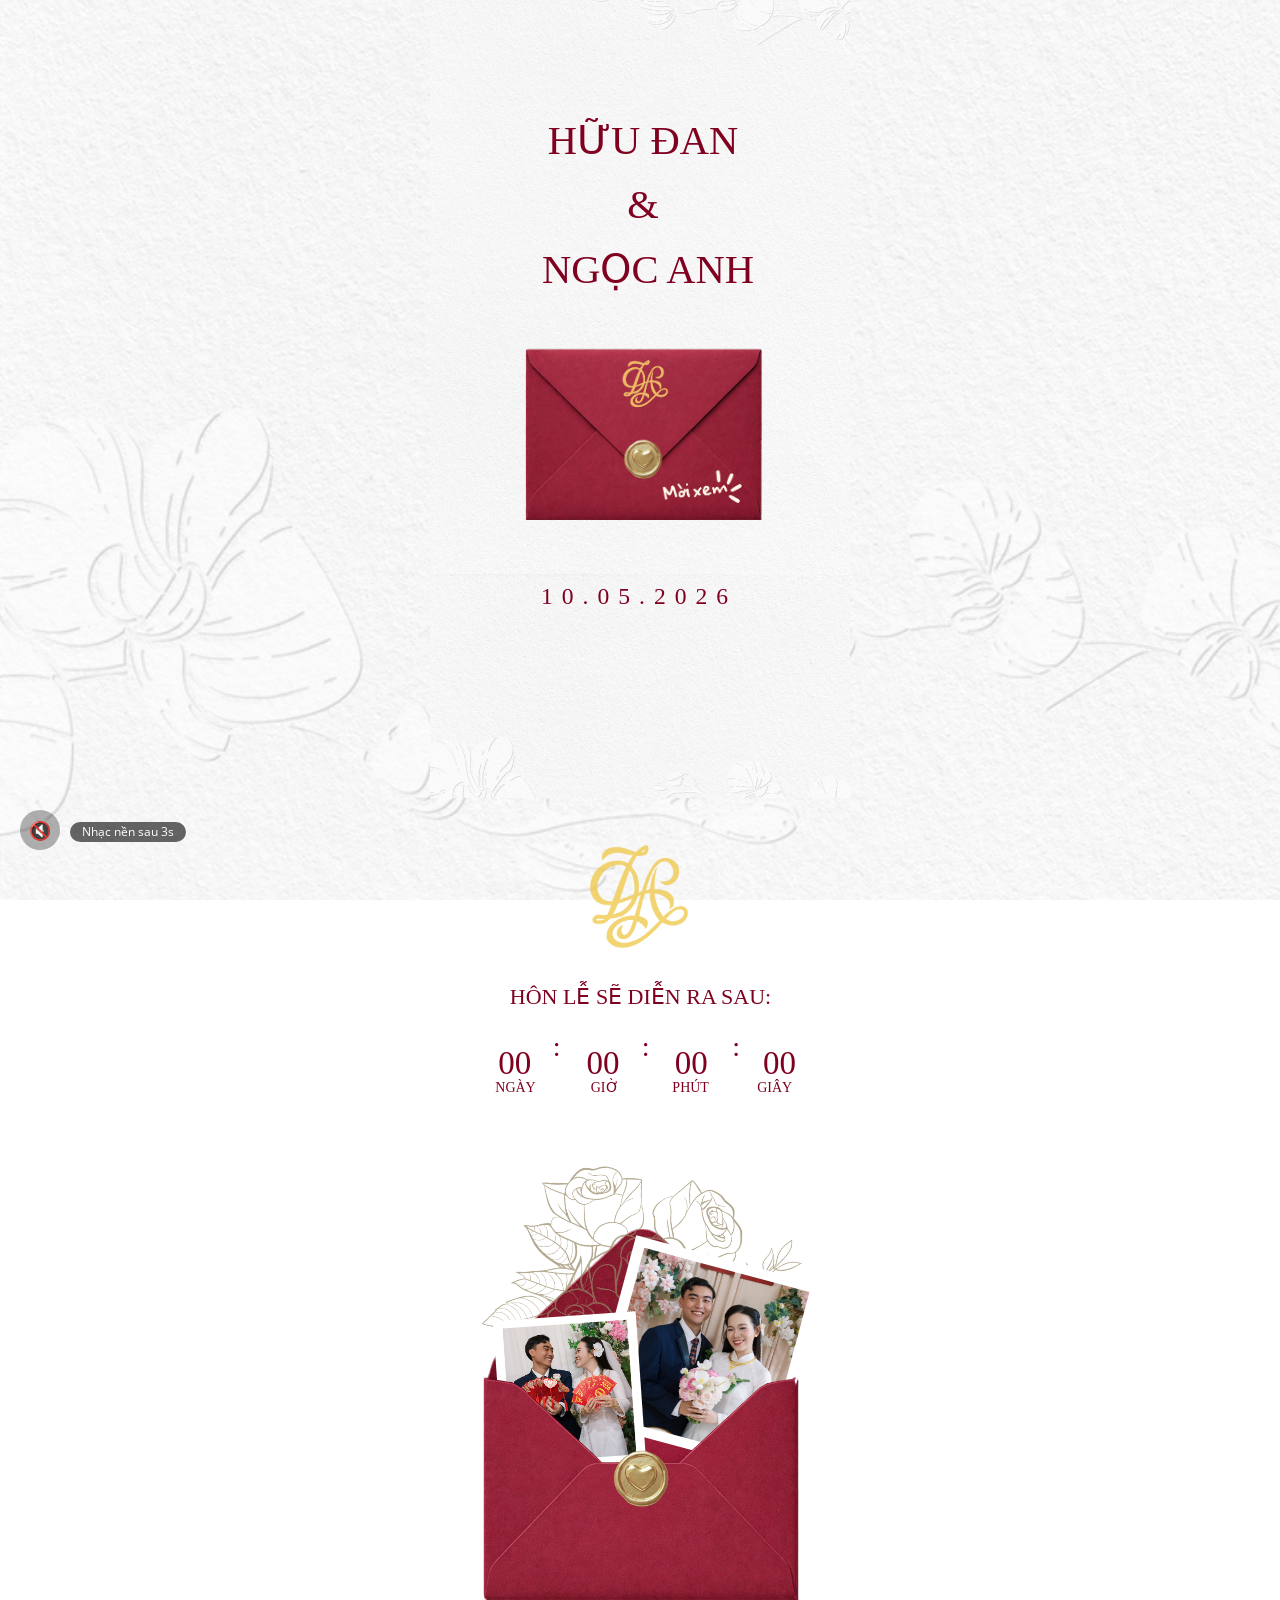
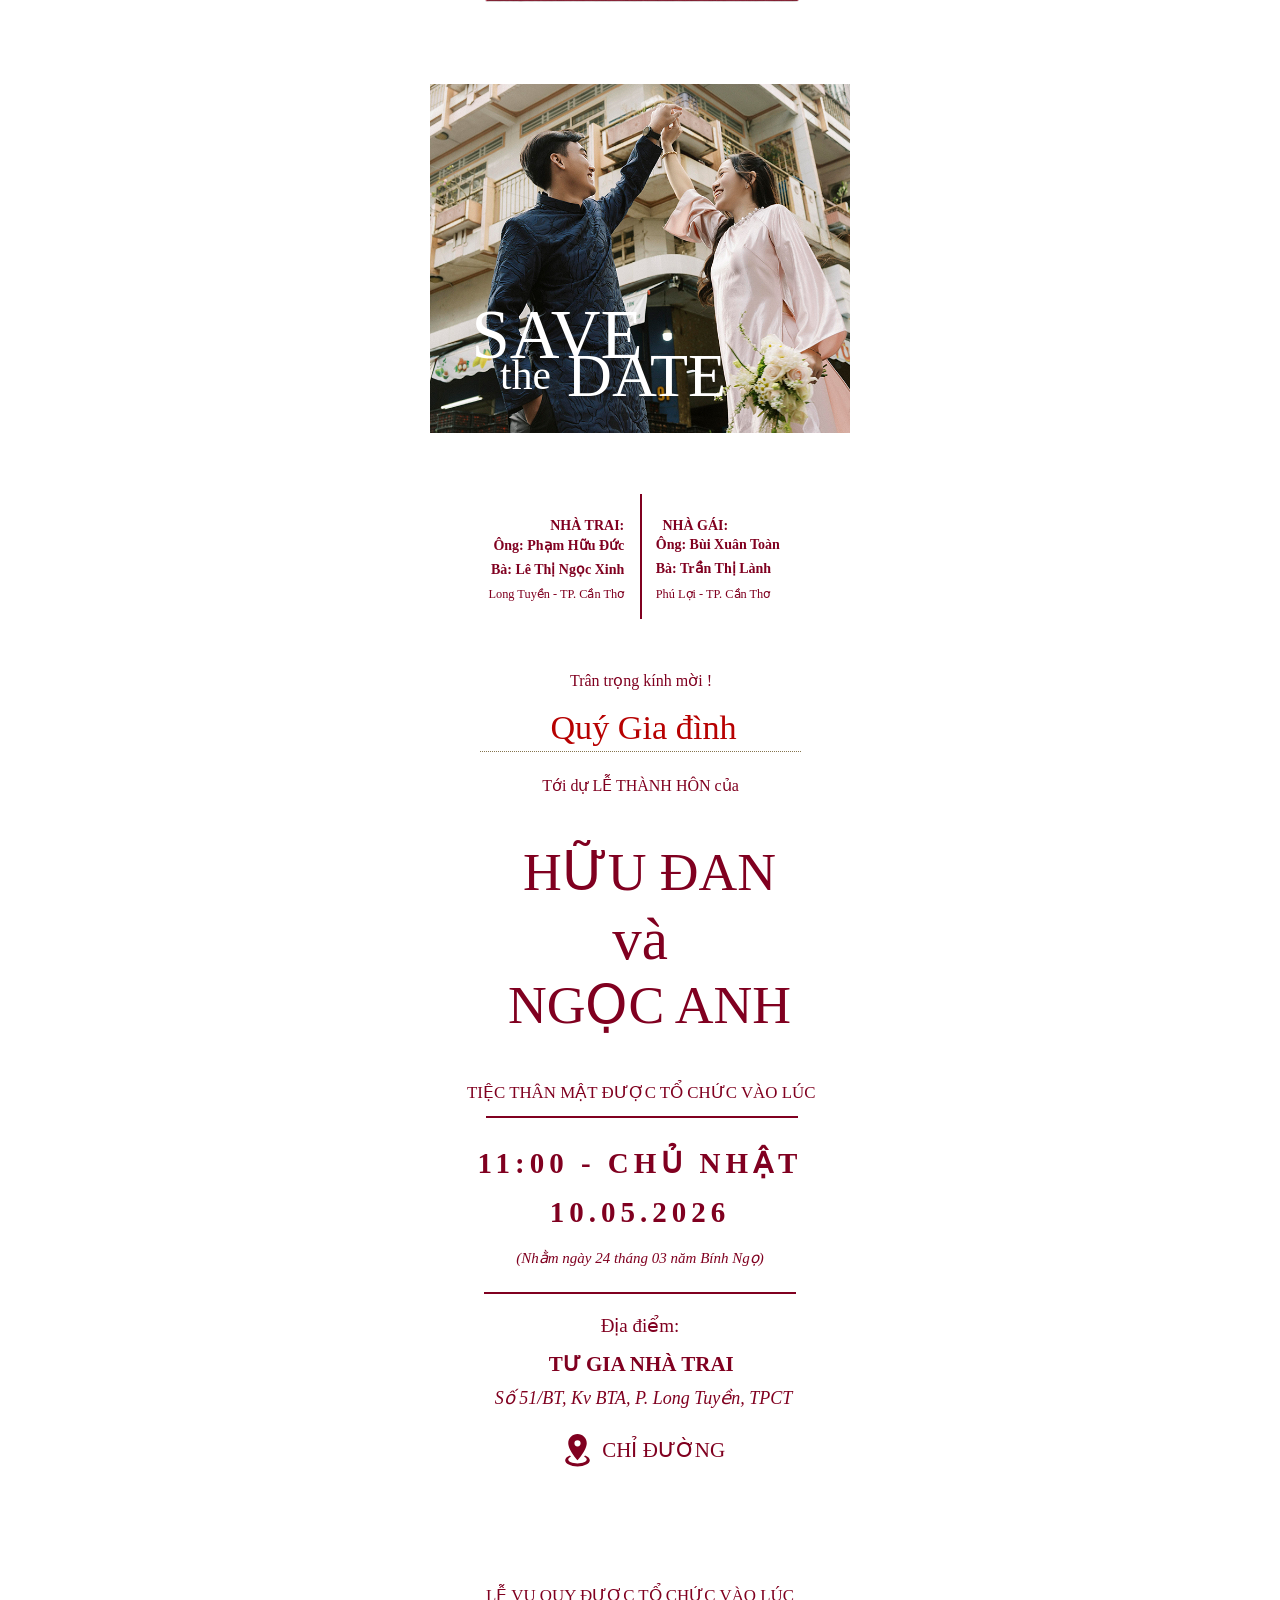
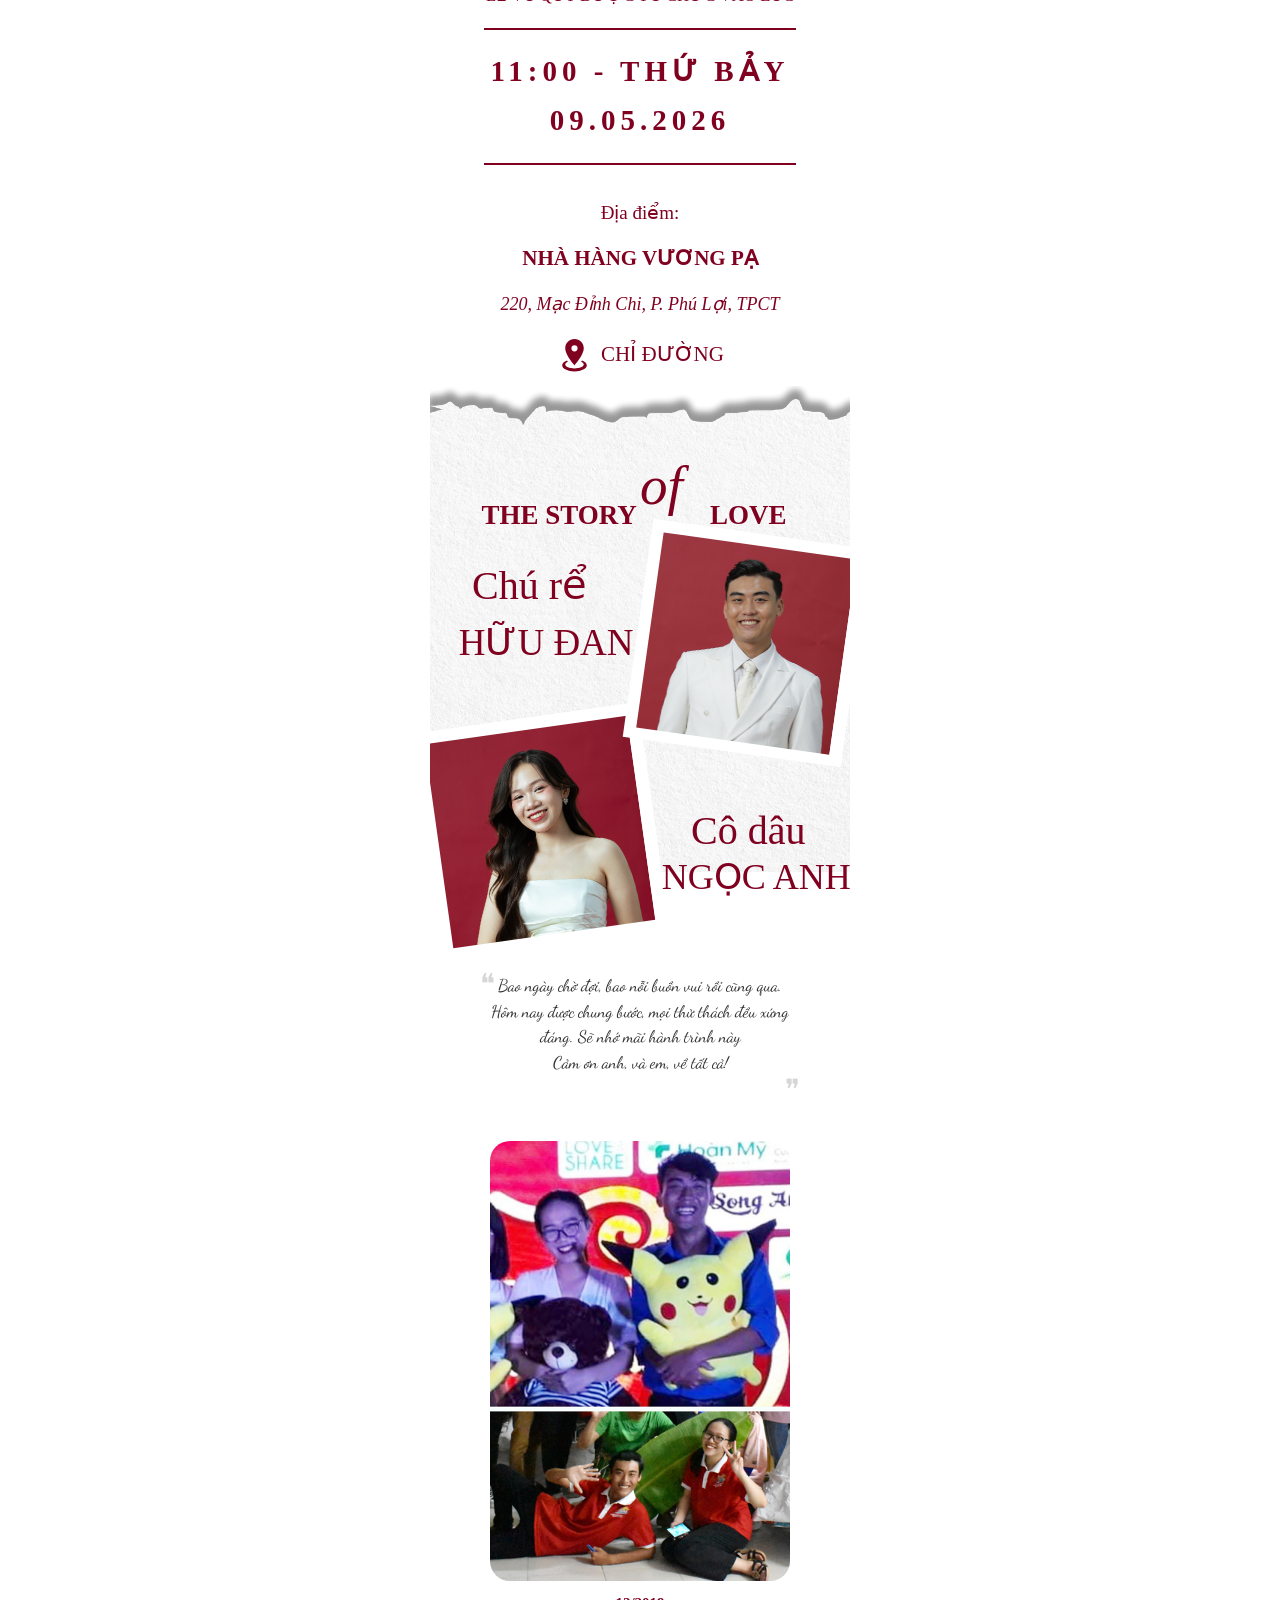
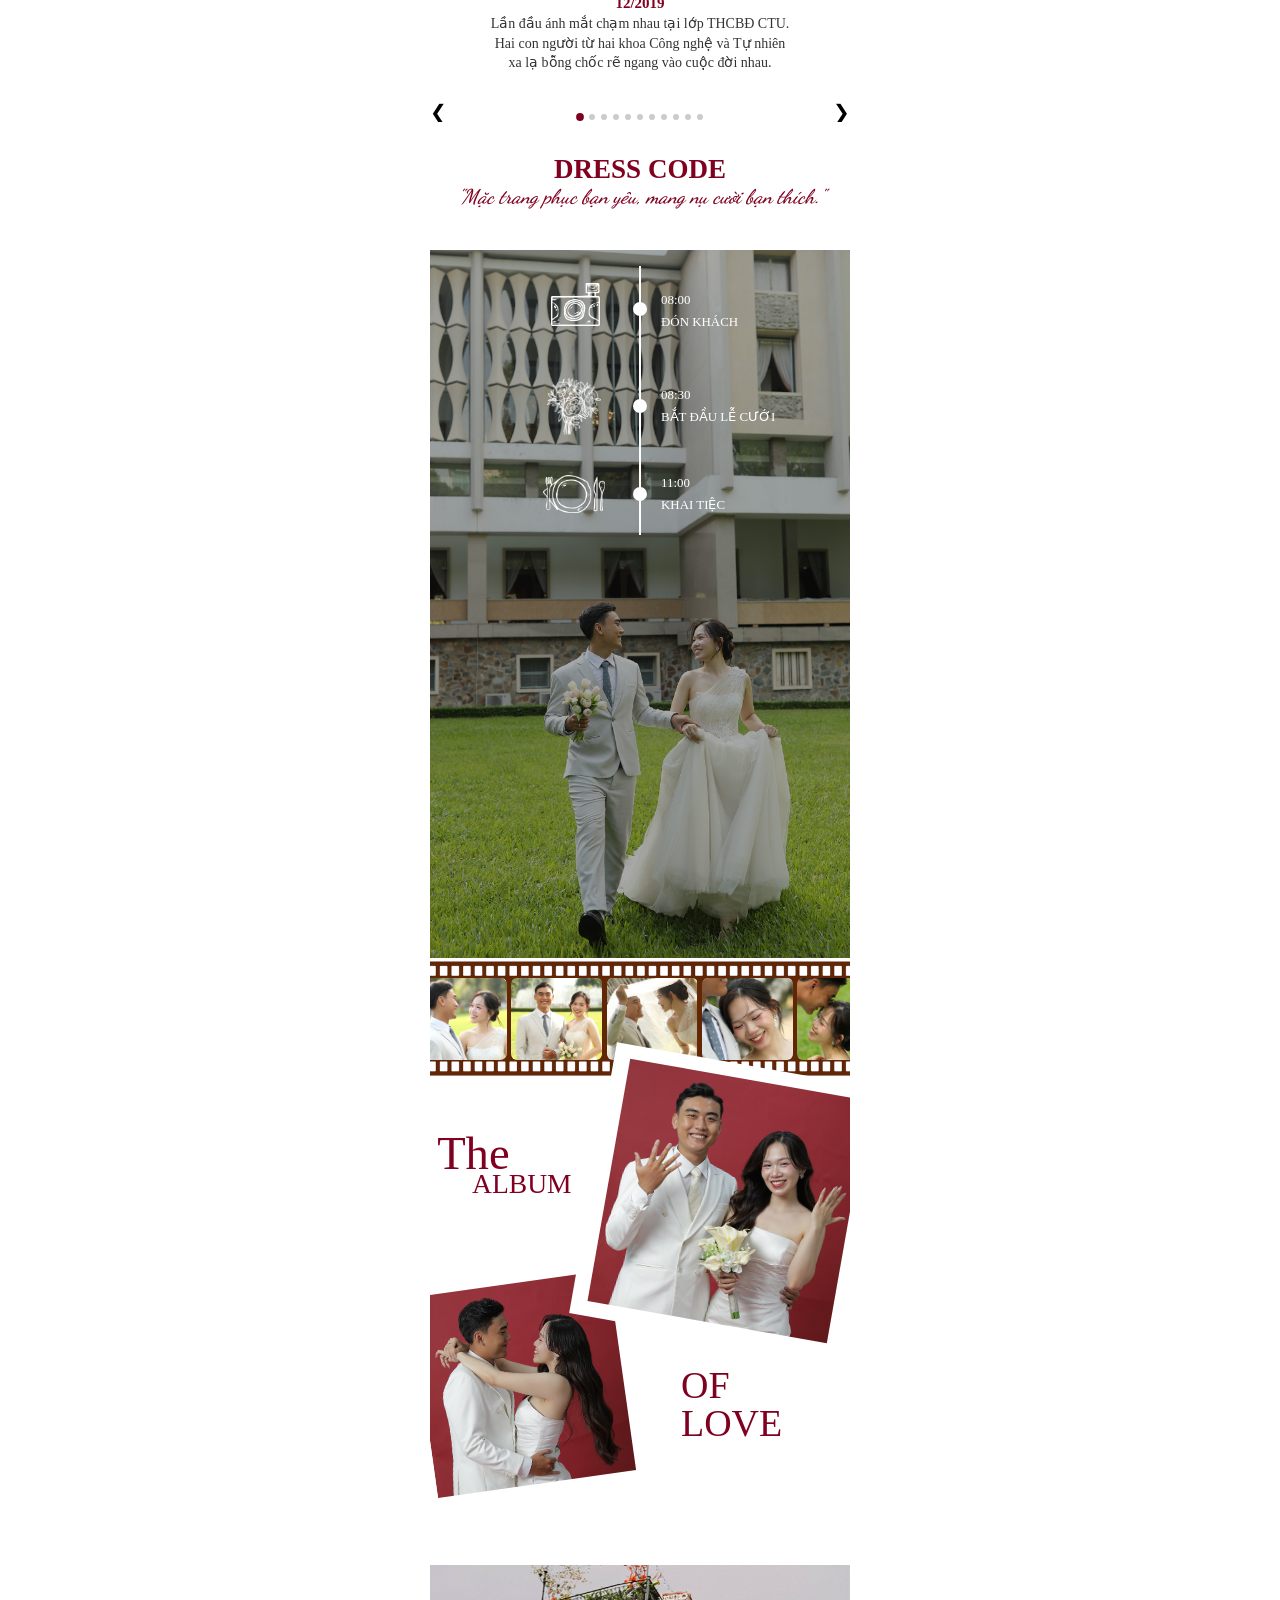
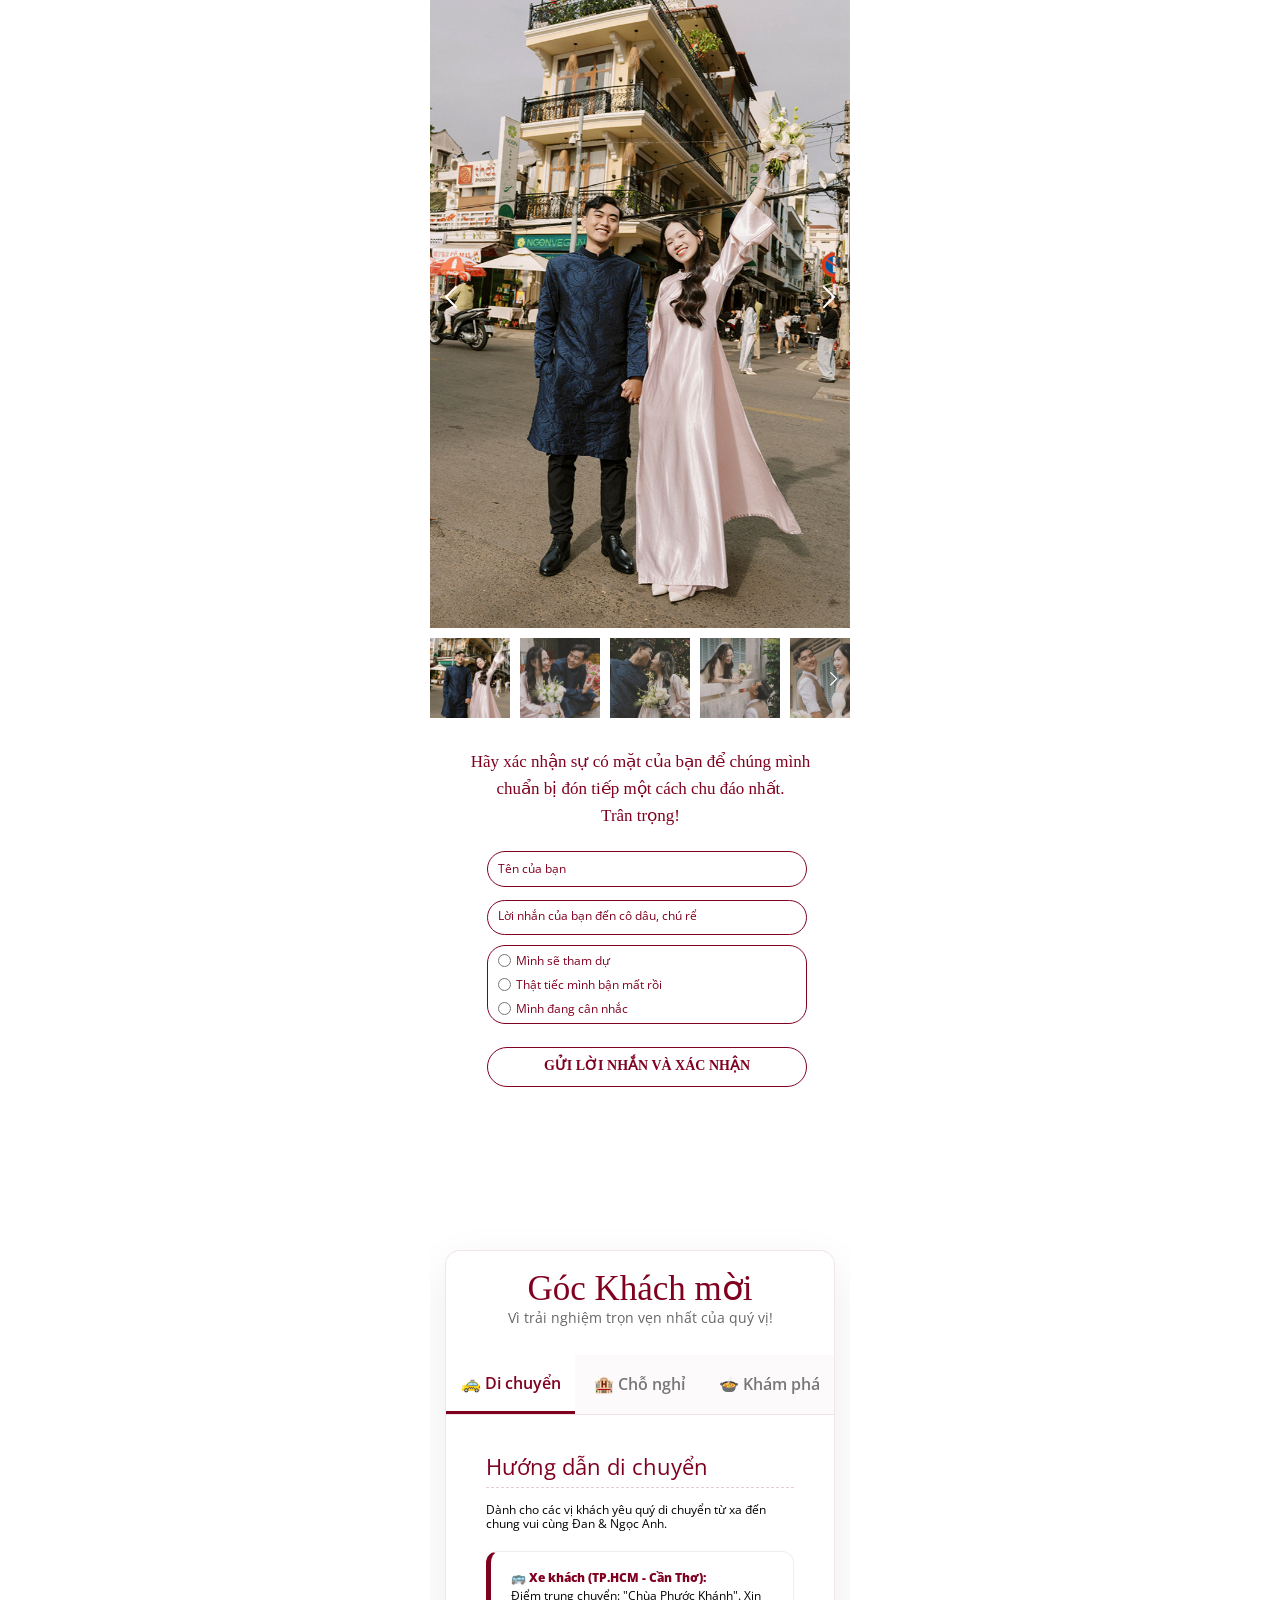
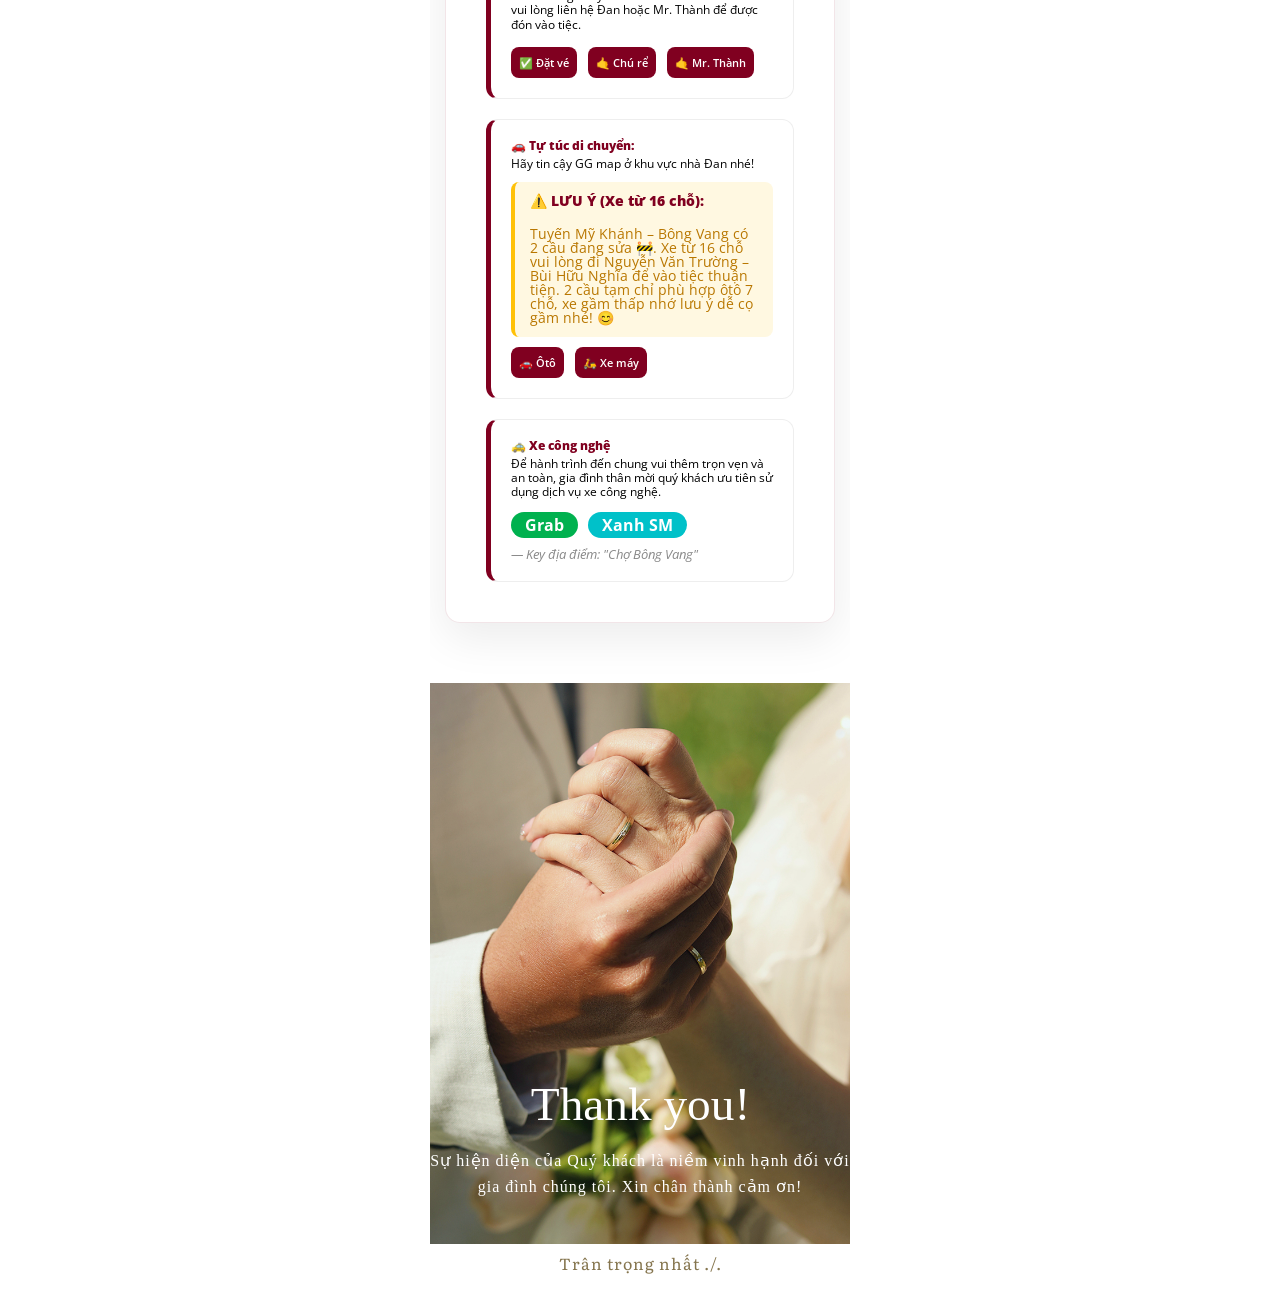
==== dananh-100526/index.html @ b5637a64 "thêm scroll hint, chỉnh text" ====
<!doctype html>
<html lang="vi">
  <head>
    <meta charset="UTF-8" />
    <title>Đám cưới Đan & Anh | 10.05.26</title>
    <link rel="icon" type="image/svg+xml" href="scr/img/favicon_adan.svg" />
    <meta http-equiv="Cache-Control" content="no-cache" />
    <meta http-equiv="X-UA-Compatible" content="IE=edge" />
    <meta http-equiv="Expires" content="-1" />
    <meta name="keywords" content="" />
    <meta name="description" content="Thiệp cưới Online" />
    <meta name="viewport" content="width=device-width, initial-scale=1" />
    <script type="text/javascript">
      window.ladi_viewport = function (b) {
        var a = document;
        b = b ? b : "innerWidth";
        var c = window[b];
        var d = true;
        if (
          typeof window.ladi_is_desktop == "undefined" ||
          window.ladi_is_desktop == undefined
        ) {
          window.ladi_is_desktop = !d;
        }
        var e = 960;
        var f = 420;
        var g = "";
        if (!d) {
          g = "width=" + e + ",user-scalable=no,initial-scale=1.0";
        } else {
          var h = 1;
          var i = f;
          if (i != c) {
            h = c / i;
          }
          g =
            "width=" +
            i +
            ",user-scalable=no,initial-scale=" +
            h +
            ",minimum-scale=" +
            h +
            ",maximum-scale=" +
            h;
        }
        var j = a.getElementById("viewport");
        if (!j) {
          j = a.createElement("meta");
          j.id = "viewport";
          j.name = "viewport";
          a.head.appendChild(j);
        }
        j.setAttribute("content", g);
      };
      window.ladi_viewport();
      window.ladi_fbq_data = [];
      window.ladi_fbq = function () {
        window.ladi_fbq_data.push(arguments);
      };
      window.ladi_ttq_data = [];
      window.ladi_ttq = function () {
        window.ladi_ttq_data.push(arguments);
      };
    </script>
    <link rel="canonical" href="index.html" />
    <link
      href="https://fonts.googleapis.com/css2?family=Dancing+Script:wght@400;600&display=swap"
      rel="stylesheet"
    />
    <meta property="og:url" content="https://plhuudan.io.vn/dananh-100526/" />
    <meta property="og:title" content="Đám cưới Đan & Anh | 10.05.26" />
    <meta property="og:type" content="website" />
    <meta property="og:image" content="scr/img/save_theday.jpg" />
    <meta property="og:description" content="Thiệp cưới Online" />
    <meta name="format-detection" content="telephone=no" />
    <link rel="dns-prefetch" />
    <link rel="preconnect" href="https://fonts.googleapis.com/" crossorigin />
    <link rel="preconnect" href="https://fonts.gstatic.com/" crossorigin />
    <link rel="preconnect" href="https://w.ladicdn.com/" crossorigin />
    <link rel="preconnect" href="https://s.ladicdn.com/" crossorigin />
    <link rel="preconnect" href="https://api1.ldpform.com/" crossorigin />
    <link rel="preconnect" href="https://a.ladipage.com/" crossorigin />
    <link rel="preconnect" href="https://api.sales.ldpform.net/" crossorigin />
    <link
      rel="preload"
      href="https://fonts.googleapis.com/css2?family=Open+Sans:wght@400;700&amp;family=Tinos:wght@400;700&amp;family=Literata:wght@400;700&amp;display=swap"
      as="style"
      onload="
        this.onload = null;
        this.rel = 'stylesheet';
      "
    />
    <link
      rel="preload"
      href="scr/v5/source/ladipagev3.min7676.js?v=1773896661130"
      as="script"
    />
    <style id="style_ladi" type="text/css">
      a,
      abbr,
      acronym,
      address,
      applet,
      article,
      aside,
      audio,
      b,
      big,
      blockquote,
      body,
      button,
      canvas,
      caption,
      center,
      cite,
      code,
      dd,
      del,
      details,
      dfn,
      div,
      dl,
      dt,
      em,
      embed,
      fieldset,
      figcaption,
      figure,
      footer,
      form,
      h1,
      h2,
      h3,
      h4,
      h5,
      h6,
      header,
      hgroup,
      html,
      i,
      iframe,
      img,
      input,
      ins,
      kbd,
      label,
      legend,
      li,
      mark,
      menu,
      nav,
      object,
      ol,
      output,
      p,
      pre,
      q,
      ruby,
      s,
      samp,
      section,
      select,
      small,
      span,
      strike,
      strong,
      sub,
      summary,
      sup,
      table,
      tbody,
      td,
      textarea,
      tfoot,
      th,
      thead,
      time,
      tr,
      tt,
      u,
      ul,
      var,
      video {
        margin: 0;
        padding: 0;
        border: 0;
        outline: 0;
        font-size: 100%;
        font: inherit;
        vertical-align: baseline;
        box-sizing: border-box;
        -webkit-font-smoothing: antialiased;
        -moz-osx-font-smoothing: grayscale;
      }
      article,
      aside,
      details,
      figcaption,
      figure,
      footer,
      header,
      hgroup,
      menu,
      nav,
      section {
        display: block;
      }
      body {
        line-height: 1;
      }
      a {
        text-decoration: none;
      }
      ol,
      ul {
        list-style: none;
      }
      blockquote,
      q {
        quotes: none;
      }
      blockquote:after,
      blockquote:before,
      q:after,
      q:before {
        content: "";
        content: none;
      }
      table {
        border-collapse: collapse;
        border-spacing: 0;
      }
      .ladi-loading {
        z-index: 900000000000;
        position: fixed;
        width: 100%;
        height: 100%;
        top: 0;
        left: 0;
        background-color: rgba(0, 0, 0, 0.1);
      }
      .ladi-loading .loading {
        width: 80px;
        height: 80px;
        top: 0;
        left: 0;
        bottom: 0;
        right: 0;
        margin: auto;
        overflow: hidden;
        position: absolute;
      }
      .ladi-loading .loading div {
        position: absolute;
        width: 6px;
        height: 6px;
        background: #fff;
        border-radius: 50%;
        animation: ladi-loading 1.2s linear infinite;
      }
      .ladi-loading .loading div:nth-child(1) {
        animation-delay: 0s;
        top: 37px;
        left: 66px;
      }
      .ladi-loading .loading div:nth-child(2) {
        animation-delay: -0.1s;
        top: 22px;
        left: 62px;
      }
      .ladi-loading .loading div:nth-child(3) {
        animation-delay: -0.2s;
        top: 11px;
        left: 52px;
      }
      .ladi-loading .loading div:nth-child(4) {
        animation-delay: -0.3s;
        top: 7px;
        left: 37px;
      }
      .ladi-loading .loading div:nth-child(5) {
        animation-delay: -0.4s;
        top: 11px;
        left: 22px;
      }
      .ladi-loading .loading div:nth-child(6) {
        animation-delay: -0.5s;
        top: 22px;
        left: 11px;
      }
      .ladi-loading .loading div:nth-child(7) {
        animation-delay: -0.6s;
        top: 37px;
        left: 7px;
      }
      .ladi-loading .loading div:nth-child(8) {
        animation-delay: -0.7s;
        top: 52px;
        left: 11px;
      }
      .ladi-loading .loading div:nth-child(9) {
        animation-delay: -0.8s;
        top: 62px;
        left: 22px;
      }
      .ladi-loading .loading div:nth-child(10) {
        animation-delay: -0.9s;
        top: 66px;
        left: 37px;
      }
      .ladi-loading .loading div:nth-child(11) {
        animation-delay: -1s;
        top: 62px;
        left: 52px;
      }
      .ladi-loading .loading div:nth-child(12) {
        animation-delay: -1.1s;
        top: 52px;
        left: 62px;
      }
      @keyframes ladi-loading {
        0%,
        100%,
        20%,
        80% {
          transform: scale(1);
        }
        50% {
          transform: scale(1.5);
        }
      }
      .ladipage-message {
        position: fixed;
        width: 100%;
        height: 100%;
        top: 0;
        left: 0;
        z-index: 10000000000;
        background: rgba(0, 0, 0, 0.3);
      }
      .ladipage-message .ladipage-message-box {
        width: 400px;
        max-width: calc(100% - 50px);
        height: 160px;
        border: 1px solid rgba(0, 0, 0, 0.3);
        background-color: #fff;
        position: fixed;
        top: calc(50% - 155px);
        left: 0;
        right: 0;
        margin: auto;
        border-radius: 10px;
      }
      .ladipage-message .ladipage-message-box span {
        display: block;
        background-color: rgba(6, 21, 40, 0.05);
        color: #000;
        padding: 12px 15px;
        font-weight: 600;
        font-size: 16px;
        line-height: 16px;
        border-top-left-radius: 10px;
        border-top-right-radius: 10px;
      }
      .ladipage-message .ladipage-message-box .ladipage-message-text {
        display: -webkit-box;
        font-size: 14px;
        padding: 0 20px;
        margin-top: 16px;
        line-height: 20px;
        -webkit-line-clamp: 3;
        -webkit-box-orient: vertical;
        overflow: hidden;
        text-overflow: ellipsis;
        word-break: break-word;
      }
      .ladipage-message .ladipage-message-box .ladipage-message-close {
        display: block;
        position: absolute;
        right: 15px;
        bottom: 10px;
        margin: 0 auto;
        padding: 10px 0;
        border: none;
        width: 80px;
        text-transform: uppercase;
        text-align: center;
        color: #000;
        background-color: #e6e6e6;
        border-radius: 5px;
        text-decoration: none;
        font-size: 14px;
        line-height: 14px;
        font-weight: 600;
        cursor: pointer;
        outline: 0;
      }
      .lightbox-screen {
        display: none;
        position: fixed;
        width: 100%;
        height: 100%;
        top: 0;
        left: 0;
        bottom: 0;
        right: 0;
        margin: auto;
        z-index: 9000000080;
        background: #7f7f7f;
        user-select: none;
        -webkit-user-select: none;
        -moz-user-select: none;
        -ms-user-select: none;
      }
      .lightbox-screen * {
        user-select: none;
        -webkit-user-select: none;
        -moz-user-select: none;
        -ms-user-select: none;
      }
      .lightbox-screen img {
        -webkit-user-drag: none;
        -khtml-user-drag: none;
        -moz-user-drag: none;
        -o-user-drag: none;
        user-drag: none;
        pointer-events: auto;
      }
      .lightbox-screen .lightbox-close {
        position: absolute;
        z-index: 9000000090;
        cursor: pointer;
      }
      .lightbox-screen .lightbox-hidden {
        display: none;
      }
      .lightbox-screen .lightbox-close {
        width: 16px;
        height: 16px;
        margin: 10px;
        background-repeat: no-repeat;
        background-position: center center;
        background-image: url("data:image/svg+xml;utf8, %3Csvg%20width%3D%2224%22%20height%3D%2224%22%20viewBox%3D%220%200%2024%2024%22%20xmlns%3D%22http%3A%2F%2Fwww.w3.org%2F2000%2Fsvg%22%20fill%3D%22%23fff%22%3E%3Cpath%20fill-rule%3D%22evenodd%22%20clip-rule%3D%22evenodd%22%20d%3D%22M23.4144%202.00015L2.00015%2023.4144L0.585938%2022.0002L22.0002%200.585938L23.4144%202.00015Z%22%3E%3C%2Fpath%3E%3Cpath%20fill-rule%3D%22evenodd%22%20clip-rule%3D%22evenodd%22%20d%3D%22M2.00015%200.585938L23.4144%2022.0002L22.0002%2023.4144L0.585938%202.00015L2.00015%200.585938Z%22%3E%3C%2Fpath%3E%3C%2Fsvg%3E");
      }
      .lightbox-screen img.lightbox-item {
        max-width: none;
      }
      .lightbox-gallery-track {
        touch-action: none;
        display: flex;
        align-items: center;
        justify-content: center;
      }
      .lightbox-gallery-track .lightbox-gallery-preview,
      .lightbox-gallery-track .lightbox-item {
        will-change: transform;
        backface-visibility: hidden;
        margin: 0 !important;
        transform-origin: center center;
        position: absolute;
        left: 50%;
        top: 50%;
      }
      .lightbox-nav-btn {
        position: fixed;
        top: 50%;
        transform: translateY(-50%);
        width: 50px;
        height: 50px;
        background-color: rgba(0, 0, 0, 0.5);
        color: #fff;
        border-radius: 50%;
        display: flex;
        justify-content: center;
        align-items: center;
        cursor: pointer;
        z-index: 9999;
        user-select: none;
        font-size: 24px;
        font-weight: 700;
      }
      .lightbox-nav-btn:hover {
        background-color: rgba(0, 0, 0, 0.8);
      }
      .lightbox-prev {
        left: 20px;
      }
      .lightbox-next {
        right: 20px;
      }
      * {
        -webkit-tap-highlight-color: #fff0;
      }
      body {
        font-size: 12px;
        -ms-text-size-adjust: none;
        -moz-text-size-adjust: none;
        -o-text-size-adjust: none;
        -webkit-text-size-adjust: none;
        background-color: #fff;
      }
      .overflow-hidden {
        overflow: hidden;
      }
      .ladi-transition {
        transition: all 150ms linear 0s;
      }
      .z-index-1 {
        z-index: 1;
      }
      .opacity-0 {
        opacity: 0;
      }
      .height-0 {
        height: 0 !important;
      }
      .pointer-events-none {
        pointer-events: none;
      }
      .transition-parent-collapse-height {
        transition: height 150ms linear 0s;
      }
      .transition-parent-collapse-top {
        transition: top 150ms linear 0s;
      }
      .transition-readmore {
        transition: height 350ms linear 0s;
      }
      .transition-collapse {
        transition: height 150ms linear 0s;
      }
      body.grab {
        cursor: grab;
      }
      .ladi-wraper {
        width: 100%;
        min-height: 100%;
        overflow: hidden;
        touch-action: manipulation;
      }
      .ladi-container {
        position: relative;
        margin: 0 auto;
        height: 100%;
      }
      .ladi-overlay {
        position: absolute;
        top: 0;
        left: 0;
        height: 100%;
        width: 100%;
        pointer-events: none;
      }
      .ladi-element {
        position: absolute;
      }
      @media (hover: hover) {
        .ladi-check-hover {
          opacity: 0;
        }
      }
      .ladi-section {
        margin: 0 auto;
        position: relative;
      }
      .ladi-section[data-tab-id] {
        display: none;
      }
      .ladi-section.selected[data-tab-id] {
        display: block;
      }
      .ladi-section .ladi-section-background {
        position: absolute;
        width: 100%;
        height: 100%;
        top: 0;
        left: 0;
        pointer-events: none;
        overflow: hidden;
      }
      .ladi-gallery {
        position: absolute;
        width: 100%;
        height: 100%;
        overflow: hidden;
      }
      .ladi-gallery .ladi-gallery-view {
        position: absolute;
        overflow: hidden;
      }
      .ladi-gallery .ladi-gallery-view > .ladi-gallery-view-item {
        background-size: cover;
        background-repeat: no-repeat;
        background-position: center center;
        width: 100%;
        height: 100%;
        position: relative;
        display: none;
        transition: transform 500ms ease-in-out;
        -webkit-backface-visibility: hidden;
        backface-visibility: hidden;
        -webkit-perspective: 1000px;
        perspective: 1000px;
      }
      .ladi-gallery .ladi-gallery-view > .ladi-gallery-view-item.play-video {
        cursor: pointer;
      }
      .ladi-gallery
        .ladi-gallery-view
        > .ladi-gallery-view-item.play-video:after {
        content: "";
        position: absolute;
        top: 0;
        left: 0;
        right: 0;
        bottom: 0;
        margin: auto;
        width: 60px;
        height: 60px;
        background: url(https://w.ladicdn.com/source/ladipage-play.svg?v=1.0)
          no-repeat center center;
        background-size: contain;
        pointer-events: none;
        cursor: pointer;
      }
      .ladi-gallery .ladi-gallery-view > .ladi-gallery-view-item.next,
      .ladi-gallery
        .ladi-gallery-view
        > .ladi-gallery-view-item.selected.right {
        left: 0;
        transform: translate3d(100%, 0, 0);
      }
      .ladi-gallery .ladi-gallery-view > .ladi-gallery-view-item.prev,
      .ladi-gallery .ladi-gallery-view > .ladi-gallery-view-item.selected.left {
        left: 0;
        transform: translate3d(-100%, 0, 0);
      }
      .ladi-gallery .ladi-gallery-view > .ladi-gallery-view-item.next.left,
      .ladi-gallery .ladi-gallery-view > .ladi-gallery-view-item.prev.right,
      .ladi-gallery .ladi-gallery-view > .ladi-gallery-view-item.selected {
        left: 0;
        transform: translate3d(0, 0, 0);
      }
      .ladi-gallery .ladi-gallery-view > .selected,
      .ladi-gallery .ladi-gallery-view > .next,
      .ladi-gallery .ladi-gallery-view > .prev {
        display: block;
      }
      .ladi-gallery .ladi-gallery-view > .selected {
        left: 0;
      }
      .ladi-gallery .ladi-gallery-view > .next,
      .ladi-gallery .ladi-gallery-view > .prev {
        position: absolute;
        top: 0;
        width: 100%;
      }
      .ladi-gallery .ladi-gallery-view > .next {
        left: 100%;
      }
      .ladi-gallery .ladi-gallery-view > .prev {
        left: -100%;
      }
      .ladi-gallery .ladi-gallery-view > .next.left,
      .ladi-gallery .ladi-gallery-view > .prev.right {
        left: 0;
      }
      .ladi-gallery .ladi-gallery-view > .selected.left {
        left: -100%;
      }
      .ladi-gallery .ladi-gallery-view > .selected.right {
        left: 100%;
      }
      .ladi-gallery .ladi-gallery-control {
        position: absolute;
        overflow: hidden;
      }
      .ladi-gallery .ladi-gallery-view .ladi-gallery-view-arrow {
        position: absolute;
        top: calc(50% - (33px) / 2);
        cursor: pointer;
        z-index: 90000040;
      }
      .ladi-gallery .ladi-gallery-view .ladi-gallery-view-arrow-left {
        left: 5px;
        transform: rotateY(180deg);
        -webkit-transform: rotateY(180deg);
      }
      .ladi-gallery .ladi-gallery-view .ladi-gallery-view-arrow-right {
        right: 5px;
      }
      .ladi-gallery .ladi-gallery-control .ladi-gallery-control-arrow {
        position: absolute;
        cursor: pointer;
        z-index: 90000040;
      }
      .ladi-gallery .ladi-gallery-control .ladi-gallery-control-box {
        position: relative;
      }
      .ladi-gallery
        .ladi-gallery-control
        .ladi-gallery-control-box
        .ladi-gallery-control-item {
        background-size: cover;
        background-repeat: no-repeat;
        background-position: center center;
        float: left;
        position: relative;
        cursor: pointer;
        filter: invert(15%);
      }
      .ladi-gallery
        .ladi-gallery-control
        .ladi-gallery-control-box
        .ladi-gallery-control-item.play-video:after {
        content: "";
        position: absolute;
        top: 0;
        left: 0;
        right: 0;
        bottom: 0;
        margin: auto;
        width: 30px;
        height: 30px;
        background: url(https://w.ladicdn.com/source/ladipage-play.svg?v=1.0)
          no-repeat center center;
        background-size: contain;
        pointer-events: none;
        cursor: pointer;
      }
      .ladi-gallery
        .ladi-gallery-control
        .ladi-gallery-control-box
        .ladi-gallery-control-item:hover {
        filter: none;
      }
      .ladi-gallery
        .ladi-gallery-control
        .ladi-gallery-control-box
        .ladi-gallery-control-item.selected {
        filter: none;
      }
      .ladi-gallery
        .ladi-gallery-control
        .ladi-gallery-control-box
        .ladi-gallery-control-item:last-child {
        margin-right: 0 !important;
        margin-bottom: 0 !important;
      }
      .ladi-gallery .ladi-gallery-view .ladi-gallery-view-arrow,
      .ladi-gallery .ladi-gallery-control .ladi-gallery-control-arrow {
        width: 33px;
        height: 33px;
        background-repeat: no-repeat;
        background-position: center center;
        background-image: url("data:image/svg+xml;utf8, %3Csvg%20width%3D%2224%22%20height%3D%2224%22%20viewBox%3D%220%200%2024%2024%22%20xmlns%3D%22http%3A%2F%2Fwww.w3.org%2F2000%2Fsvg%22%20fill%3D%22%23000%22%3E%3Cpath%20fill-rule%3D%22evenodd%22%20clip-rule%3D%22evenodd%22%20d%3D%22M7.00015%200.585938L18.4144%2012.0002L7.00015%2023.4144L5.58594%2022.0002L15.5859%2012.0002L5.58594%202.00015L7.00015%200.585938Z%22%3E%3C%2Fpath%3E%3C%2Fsvg%3E");
      }
      .ladi-gallery.ladi-gallery-bottom .ladi-gallery-view {
        top: 0;
        width: 100%;
      }
      .ladi-gallery.ladi-gallery-bottom .ladi-gallery-control {
        width: 100%;
        bottom: 0;
      }
      .ladi-gallery.ladi-gallery-bottom
        .ladi-gallery-control
        .ladi-gallery-control-arrow {
        top: calc(50% - (33px) / 2);
      }
      .ladi-gallery.ladi-gallery-bottom
        .ladi-gallery-control
        .ladi-gallery-control-arrow-left {
        left: 0px;
        transform: rotateY(180deg) scale(0.6);
        -webkit-transform: rotateY(180deg) scale(0.6);
      }
      .ladi-gallery.ladi-gallery-bottom
        .ladi-gallery-control
        .ladi-gallery-control-arrow-right {
        right: 0px;
        transform: scale(0.6);
        -webkit-transform: scale(0.6);
      }
      .ladi-gallery.ladi-gallery-bottom
        .ladi-gallery-control
        .ladi-gallery-control-box {
        display: -webkit-inline-flex;
        display: inline-flex;
        left: 0;
        transition: left 150ms ease-in-out;
      }
      .ladi-box {
        position: absolute;
        width: 100%;
        height: 100%;
        overflow: hidden;
      }
      #SECTION_POPUP .ladi-container {
        z-index: 90000070;
      }
      #SECTION_POPUP .ladi-container > .ladi-element {
        z-index: 90000070;
        position: fixed;
        display: none;
      }
      #SECTION_POPUP .ladi-container > .ladi-element[data-fixed-close="true"] {
        position: relative !important;
      }
      #SECTION_POPUP .ladi-container > .ladi-element.hide-visibility {
        display: block !important;
        visibility: hidden !important;
      }
      #SECTION_POPUP .popup-close {
        position: absolute;
        right: 0px;
        top: 0px;
        z-index: 9000000080;
        cursor: pointer;
        width: 16px;
        height: 16px;
        margin: 10px;
        background-repeat: no-repeat;
        background-position: center center;
        background-image: url("data:image/svg+xml;utf8, %3Csvg%20width%3D%2224%22%20height%3D%2224%22%20viewBox%3D%220%200%2024%2024%22%20xmlns%3D%22http%3A%2F%2Fwww.w3.org%2F2000%2Fsvg%22%20fill%3D%22%23000%22%3E%3Cpath%20fill-rule%3D%22evenodd%22%20clip-rule%3D%22evenodd%22%20d%3D%22M23.4144%202.00015L2.00015%2023.4144L0.585938%2022.0002L22.0002%200.585938L23.4144%202.00015Z%22%3E%3C%2Fpath%3E%3Cpath%20fill-rule%3D%22evenodd%22%20clip-rule%3D%22evenodd%22%20d%3D%22M2.00015%200.585938L23.4144%2022.0002L22.0002%2023.4144L0.585938%202.00015L2.00015%200.585938Z%22%3E%3C%2Fpath%3E%3C%2Fsvg%3E");
      }
      .ladi-popup {
        position: absolute;
        width: 100%;
        height: 100%;
      }
      .ladi-popup .ladi-popup-background {
        height: 100%;
        width: 100%;
        pointer-events: none;
      }
      .ladi-countdown {
        position: absolute;
        width: 100%;
        height: 100%;
        display: flex;
      }
      .ladi-countdown .ladi-countdown-background {
        position: absolute;
        width: 100%;
        height: 100%;
        top: 0;
        left: 0;
        background-size: inherit;
        background-attachment: inherit;
        background-origin: inherit;
        display: table;
        pointer-events: none;
      }
      .ladi-countdown .ladi-countdown-text {
        position: absolute;
        width: 100%;
        height: 100%;
        text-decoration: inherit;
        display: table;
        pointer-events: none;
      }
      .ladi-countdown .ladi-countdown-text span {
        display: table-cell;
        vertical-align: middle;
      }
      .ladi-countdown > .ladi-element {
        text-decoration: inherit;
        background-size: inherit;
        background-attachment: inherit;
        background-origin: inherit;
        position: relative;
        display: inline-block;
      }
      .ladi-countdown > .ladi-element:last-child {
        margin-right: 0px !important;
      }
      .ladi-button {
        position: absolute;
        width: 100%;
        height: 100%;
        overflow: hidden;
      }
      .ladi-button:active {
        transform: translateY(2px);
        transition: transform 0.2s linear;
      }
      .ladi-button .ladi-button-background {
        height: 100%;
        width: 100%;
        pointer-events: none;
        transition: inherit;
      }
      .ladi-button > .ladi-button-headline,
      .ladi-button > .ladi-button-shape {
        width: 100% !important;
        height: 100% !important;
        top: 0 !important;
        left: 0 !important;
        display: table;
        user-select: none;
        -webkit-user-select: none;
        -moz-user-select: none;
        -ms-user-select: none;
      }
      .ladi-button > .ladi-button-shape .ladi-shape {
        margin: auto;
        top: 0;
        bottom: 0;
      }
      .ladi-button > .ladi-button-headline .ladi-headline {
        display: table-cell;
        vertical-align: middle;
      }
      .ladi-checkout-product-cart-icon .ladi-cart-number {
        position: absolute;
        top: -2px;
        right: -7px;
        background: #f36e36;
        text-align: center;
        min-width: 18px;
        min-height: 18px;
        font-size: 12px;
        font-weight: 700;
        color: #fff;
        border-radius: 100%;
        z-index: 90000000;
        padding: 3px 4px;
      }
      .ladi-checkout-product-add-to-cart .ladi-button .loading-dots {
        width: 100%;
        height: 100%;
        top: 0;
        left: 0;
        position: absolute;
        display: flex;
        align-items: center;
        justify-content: center;
      }
      .ladi-checkout-product-add-to-cart .ladi-button .loading-dots p {
        display: inline-block;
        font-size: 32px;
        line-height: 1;
        animation: 0.6s infinite loading;
      }
      .ladi-checkout-product-add-to-cart
        .ladi-button
        .loading-dots
        p:first-child {
        animation-delay: 0s;
      }
      .ladi-checkout-product-add-to-cart
        .ladi-button
        .loading-dots
        p:nth-child(2) {
        animation-delay: 0.2s;
      }
      .ladi-checkout-product-add-to-cart
        .ladi-button
        .loading-dots
        p:nth-child(3) {
        animation-delay: 0.4s;
      }
      @keyframes loading {
        0%,
        100% {
          opacity: 0;
        }
        50% {
          opacity: 1;
        }
      }
      .ladi-form .ladi-form-checkout-bump-offer-check.multiple.checked:before,
      .ladi-form .ladi-form-checkout-payment-check.multiple.checked:before {
        --url: url("data:image/svg+xml,%0A%3Csvg%20width%3D%2224%22%20height%3D%2224%22%20viewBox%3D%220%200%2024%2024%22%20fill%3D%22none%22%20xmlns%3D%22http%3A%2F%2Fwww.w3.org%2F2000%2Fsvg%22%3E%0A%3Cpath%20d%3D%22M18.71%207.20998C18.617%207.11625%2018.5064%207.04186%2018.3846%206.99109C18.2627%206.94032%2018.132%206.91418%2018%206.91418C17.868%206.91418%2017.7373%206.94032%2017.6154%206.99109C17.4936%207.04186%2017.383%207.11625%2017.29%207.20998L9.84%2014.67L6.71%2011.53C6.61348%2011.4367%206.49954%2011.3634%206.37468%2011.3142C6.24983%2011.265%206.1165%2011.2409%205.98232%2011.2432C5.84814%2011.2455%205.71573%2011.2743%205.59265%2011.3278C5.46957%2011.3812%205.35824%2011.4585%205.265%2011.555C5.17176%2011.6515%205.09845%2011.7654%205.04924%2011.8903C5.00004%2012.0152%204.97591%2012.1485%204.97823%2012.2827C4.98055%2012.4168%205.00928%2012.5492%205.06277%2012.6723C5.11627%2012.7954%205.19348%2012.9067%205.29%2013L9.13%2016.84C9.22296%2016.9337%209.33356%2017.0081%209.45542%2017.0589C9.57728%2017.1096%209.70799%2017.1358%209.84%2017.1358C9.97201%2017.1358%2010.1027%2017.1096%2010.2246%2017.0589C10.3464%2017.0081%2010.457%2016.9337%2010.55%2016.84L18.71%208.67998C18.8115%208.58634%2018.8925%208.47269%2018.9479%208.34619C19.0033%208.21969%2019.0319%208.08308%2019.0319%207.94498C19.0319%207.80688%2019.0033%207.67028%2018.9479%207.54378C18.8925%207.41728%2018.8115%207.30363%2018.71%207.20998Z%22%20fill%3D%22%231852FA%22%2F%3E%0A%3C%2Fsvg%3E%0A");
        pointer-events: none;
        top: -1px;
        left: -1px;
        transform: none;
      }
      .ladi-form,
      .ladi-form .ladi-form-item-container {
        position: absolute;
        width: 100%;
        height: 100%;
      }
      .ladi-form > .ladi-element,
      .ladi-form > .ladi-element .ladi-form-item-container,
      .ladi-form
        > .ladi-element
        .ladi-form-item-container
        .ladi-form-item
        .ladi-form-checkbox-item
        span[data-checked="true"],
      .ladi-form
        > .ladi-element
        .ladi-form-item-container
        .ladi-form-item
        .ladi-form-control:not(.ladi-form-control-select) {
        text-transform: inherit;
        text-decoration: inherit;
        text-align: inherit;
        letter-spacing: inherit;
        color: inherit;
        background-size: inherit;
        background-attachment: inherit;
        background-origin: inherit;
      }
      .ladi-form .ladi-button > .ladi-button-headline {
        color: initial;
        font-size: initial;
        font-weight: initial;
        text-transform: initial;
        text-decoration: initial;
        font-style: initial;
        text-align: initial;
        letter-spacing: initial;
        line-height: initial;
      }
      .ladi-form [data-form-checkout-item="bump_offer"] .ladi-form-item,
      .ladi-form > [data-quantity="true"] .ladi-form-item-container {
        overflow: hidden;
      }
      .ladi-form > .ladi-element .ladi-form-item-container .ladi-form-item {
        text-transform: inherit;
        text-decoration: inherit;
        text-align: inherit;
        letter-spacing: inherit;
        color: inherit;
      }
      .ladi-form
        > .ladi-element
        .ladi-form-item-container
        .ladi-form-item-background {
        background-size: inherit;
        background-attachment: inherit;
        background-origin: inherit;
      }
      .ladi-form
        > .ladi-element
        .ladi-form-item-container
        .ladi-form-item
        .ladi-form-control-select {
        -webkit-appearance: none;
        -moz-appearance: none;
        appearance: none;
        background-size: 9px 6px !important;
        background-position: right 0.5rem center;
        background-repeat: no-repeat;
        padding-right: 24px;
        text-transform: inherit;
        text-align: inherit;
        letter-spacing: inherit;
        color: inherit;
        background-size: inherit;
        background-attachment: inherit;
        background-origin: inherit;
      }
      .ladi-form
        > .ladi-element
        .ladi-form-item-container
        .ladi-form-item
        .ladi-form-checkbox-item,
      .ladi-form
        > .ladi-element
        .ladi-form-item-container
        .ladi-form-item
        .ladi-form-checkbox-item
        span[data-checked="false"] {
        text-transform: inherit;
        text-align: inherit;
        letter-spacing: inherit;
        background-size: inherit;
        background-attachment: inherit;
        background-origin: inherit;
        color: inherit;
      }
      .ladi-form
        > .ladi-element
        .ladi-form-item-container
        .ladi-form-item
        .ladi-form-control-select-2 {
        width: calc(100% / 2 - 5px);
        max-width: calc(100% / 2 - 5px);
        min-width: calc(100% / 2 - 5px);
      }
      .ladi-form
        > .ladi-element
        .ladi-form-item-container
        .ladi-form-item
        .ladi-form-control-select-2:nth-child(3),
      .ladi-form
        > .ladi-element
        .ladi-form-item-container
        .ladi-form-item
        .ladi-form-control-select-3:nth-child(3),
      .ladi-form
        > .ladi-element
        .ladi-form-item-container
        .ladi-form-item
        .ladi-form-control-select-3:nth-child(4) {
        margin-left: 7.5px;
      }
      .ladi-form
        > .ladi-element
        .ladi-form-item-container
        .ladi-form-item
        .ladi-form-control-select-3 {
        width: calc(100% / 3 - 5px);
        max-width: calc(100% / 3 - 5px);
        min-width: calc(100% / 3 - 5px);
      }
      .ladi-form
        > .ladi-element
        .ladi-form-item-container
        .ladi-form-item
        .ladi-form-control-select
        option {
        color: initial;
      }
      .ladi-form
        > .ladi-element
        .ladi-form-item-container
        .ladi-form-item
        .ladi-form-control-select:not([data-selected=""]) {
        text-decoration: inherit;
      }
      .ladi-form
        > .ladi-element
        .ladi-form-item-container
        .ladi-form-item
        .ladi-form-checkbox-item {
        text-decoration: inherit;
        vertical-align: middle;
      }
      .ladi-form
        > .ladi-element
        .ladi-form-item-container
        .ladi-form-item
        .ladi-form-checkbox-box-item {
        display: inline-block;
        width: fit-content;
      }
      .ladi-form
        > .ladi-element
        .ladi-form-item-container
        .ladi-form-item
        .ladi-form-checkbox-item
        span {
        user-select: none;
        -webkit-user-select: none;
        -moz-user-select: none;
        -ms-user-select: none;
      }
      .ladi-form .ladi-form-item-title-value {
        font-weight: 700;
        word-break: break-word;
      }
      .ladi-form .ladi-form-label-container {
        position: relative;
        width: 100%;
      }
      .ladi-form .ladi-form-control-file {
        background-repeat: no-repeat;
        background-position: calc(100% - 5px) center;
      }
      .ladi-form .ladi-form-label-container .ladi-form-label-item {
        display: inline-block;
        cursor: pointer;
        position: relative;
        border-radius: 0 !important;
        user-select: none;
        -webkit-user-select: none;
        -moz-user-select: none;
        -ms-user-select: none;
      }
      .ladi-form .ladi-form-label-container .ladi-form-label-item.image {
        background-size: cover;
        background-repeat: no-repeat;
        background-position: center;
      }
      .ladi-form .ladi-form-label-container .ladi-form-label-item.no-value {
        display: none !important;
      }
      .ladi-form
        .ladi-form-label-container
        .ladi-form-label-item.text.disabled {
        opacity: 0.35;
      }
      .ladi-form
        .ladi-form-label-container
        .ladi-form-label-item.image.disabled {
        opacity: 0.2;
      }
      .ladi-form
        .ladi-form-label-container
        .ladi-form-label-item.color.disabled {
        opacity: 0.15;
      }
      .ladi-form
        .ladi-form-label-container
        .ladi-form-label-item.selected:before {
        content: "";
        width: 0;
        height: 0;
        bottom: -1px;
        right: -1px;
        position: absolute;
        border-width: 0 0 15px 15px;
        border-color: transparent;
        border-style: solid;
      }
      .ladi-form
        .ladi-form-label-container
        .ladi-form-label-item.selected:after {
        content: "";
        background-image: url("data:image/svg+xml;utf8,%3Csvg xmlns='http://www.w3.org/2000/svg' enable-background='new 0 0 12 12' viewBox='0 0 12 12' x='0' fill='%23fff' y='0'%3E%3Cg%3E%3Cpath d='m5.2 10.9c-.2 0-.5-.1-.7-.2l-4.2-3.7c-.4-.4-.5-1-.1-1.4s1-.5 1.4-.1l3.4 3 5.1-7c .3-.4 1-.5 1.4-.2s.5 1 .2 1.4l-5.7 7.9c-.2.2-.4.4-.7.4 0-.1 0-.1-.1-.1z'%3E%3C/path%3E%3C/g%3E%3C/svg%3E");
        background-repeat: no-repeat;
        background-position: bottom right;
        width: 7px;
        height: 7px;
        bottom: 0;
        right: 0;
        position: absolute;
      }
      .ladi-form .ladi-form-item {
        width: 100%;
        height: 100%;
        position: absolute;
      }
      .ladi-form .ladi-form-item-background {
        position: absolute;
        width: 100%;
        height: 100%;
        top: 0;
        left: 0;
        pointer-events: none;
      }
      .ladi-form .ladi-form-item.ladi-form-checkbox {
        height: auto;
        padding: 0 5px;
      }
      .ladi-form .ladi-form-item .ladi-form-control {
        background-color: transparent;
        min-width: 100%;
        min-height: 100%;
        max-width: 100%;
        max-height: 100%;
        width: 100%;
        height: 100%;
        padding: 0 5px;
        color: inherit;
        font-size: inherit;
        border: none;
      }
      .ladi-form
        .ladi-form-item.ladi-form-checkbox.ladi-form-checkbox-vertical
        .ladi-form-checkbox-item {
        margin-top: 0 !important;
        margin-left: 0 !important;
        margin-right: 0 !important;
        display: flex;
        align-items: center;
        border: none;
      }
      .ladi-form
        .ladi-form-item.ladi-form-checkbox.ladi-form-checkbox-horizontal
        .ladi-form-checkbox-item {
        margin-top: 0 !important;
        margin-left: 0 !important;
        margin-right: 10px !important;
        display: inline-flex;
        align-items: center;
        border: none;
        position: relative;
      }
      .ladi-form
        .ladi-form-item.ladi-form-checkbox
        .ladi-form-checkbox-item
        input {
        margin-right: 5px;
        display: block;
      }
      .ladi-form
        .ladi-form-item.ladi-form-checkbox
        .ladi-form-checkbox-item
        span {
        cursor: default;
        word-break: break-word;
      }
      .ladi-form .ladi-form-item textarea.ladi-form-control {
        resize: none;
        padding: 5px;
      }
      .ladi-form .ladi-button {
        cursor: pointer;
      }
      .ladi-form .ladi-button .ladi-headline {
        cursor: pointer;
        user-select: none;
      }
      .ladi-form .ladi-element .ladi-form-otp::-webkit-inner-spin-button,
      .ladi-form .ladi-element .ladi-form-otp::-webkit-outer-spin-button {
        -webkit-appearance: none;
        margin: 0;
      }
      .ladi-form .ladi-element .ladi-form-item .button-get-code {
        display: none;
        position: absolute;
        right: 0;
        top: 0;
        bottom: 0;
        margin: auto 0;
        line-height: initial;
        padding: 5px 10px;
        height: max-content;
        cursor: pointer;
        user-select: none;
        -webkit-user-select: none;
        -moz-user-select: none;
        -ms-user-select: none;
      }
      .ladi-form
        .ladi-element
        .ladi-form-item
        .button-get-code.hide-visibility {
        display: block !important;
        visibility: hidden !important;
      }
      .ladi-form .ladi-form-checkout-bump-offer-product.option-2,
      .ladi-form .ladi-form-item.otp-resend .button-get-code,
      .ladi-form
        [data-form-checkout-item="payment"]
        .ladi-form-checkout-payment-content
        div
        > span {
        display: block;
      }
      .ladi-form .ladi-form-item.otp-countdown:before {
        content: attr(data-countdown-time) "s";
        position: absolute;
        top: 0;
        bottom: 0;
        margin: auto 0;
        height: max-content;
        line-height: initial;
      }
      .ladi-form [data-variant="true"] select option[disabled] {
        background: #fff;
        color: #b8b8b8 !important;
      }
      .ladi-google-recaptcha-checkbox {
        position: absolute;
        display: inline-block;
        transform: translateY(-100%);
        margin-top: -5px;
        z-index: 90000010;
      }
      .ladi-element[data-form-checkout-item] {
        padding: 0;
      }
      .ladi-form .ladi-form-checkout-title {
        margin-bottom: 8px;
      }
      .ladi-form .ladi-element[data-form-checkout-item] .ladi-form-item,
      .ladi-form
        .ladi-element[data-form-checkout-item]
        .ladi-form-item-container {
        height: auto !important;
        position: unset !important;
      }
      .ladi-form .ladi-form-checkout-box {
        gap: 12px;
        display: flex;
        flex-flow: column;
        margin: 8px 12px;
        margin-top: 14px !important;
        padding-bottom: 14px;
        border-left: none !important;
        border-right: none !important;
        border-top: none !important;
        border-radius: 0 !important;
      }
      .ladi-form .ladi-form-checkout-box:last-child {
        border: none !important;
        padding-bottom: 4px;
      }
      .ladi-form .ladi-form-checkout-box:first-child,
      .ladi-form
        .ladi-form-checkout-bump-offer-product
        .item-product:first-child {
        margin-top: 0;
      }
      .ladi-form .ladi-form-checkout-payment-item {
        display: flex;
        flex-flow: row;
        gap: 12px;
        align-items: center;
        --check-size: 18px;
        --width-quantity: 65px;
      }
      .ladi-form .ladi-form-checkout-payment-check {
        --border-size: 1px;
        width: var(--check-size);
        height: var(--check-size);
        flex: 0 0 var(--check-size);
        border: var(--border-size) solid;
        border-radius: 100%;
        display: block;
        position: relative;
      }
      .ladi-form .ladi-form-checkout-payment-check.checked:before {
        content: "";
        width: calc(var(--check-size) / 2);
        height: calc(var(--check-size) / 2);
        border-radius: inherit;
        display: block;
        position: absolute;
        top: 0;
        left: 0;
        transform: translate(
          calc(50% - var(--border-size)),
          calc(50% - var(--border-size))
        );
      }
      .ladi-form .ladi-form-checkout-bump-offer-check.multiple,
      .ladi-form .ladi-form-checkout-payment-check.multiple {
        border-radius: 4px;
      }
      .ladi-form .ladi-form-checkout-payment-check.multiple.checked:before {
        content: "";
        -webkit-mask-image: var(--url);
        mask-image: var(--url);
        width: var(--check-size);
        height: var(--check-size);
        -webkit-mask-size: var(--check-size);
        mask-size: var(--check-size);
        background-color: #fff;
        position: absolute;
      }
      .ladi-form .ladi-form-checkout-payment-content,
      .ladi-form .ladi-form-checkout-product-content {
        display: flex;
        flex-flow: row;
        --gap: 10px;
        gap: var(--gap);
        align-items: center;
        width: calc(
          100% - var(--width-quantity) - var(--check-size) - var(--gap) * 2
        );
      }
      .ladi-form .ladi-form-checkout-payment-content img,
      .ladi-form .ladi-form-checkout-product-content img {
        width: 36px;
        max-height: 36px;
        border-radius: 4px;
      }
      .ladi-form .ladi-form-checkout-payment-content div,
      .ladi-form .ladi-form-checkout-product-content div {
        display: flex;
        flex-flow: column;
      }
      .ladi-form .ladi-form-checkout-payment-content div > span,
      .ladi-form .ladi-form-checkout-product-content div > span {
        font-size: inherit;
      }
      .ladi-form .ladi-form-checkout-payment-content div > span.small,
      .ladi-form .ladi-form-checkout-product-content div > span.small {
        font-size: 80%;
        opacity: 0.8;
      }
      .ladi-form .ladi-form-checkout-payment-content div .price.price-compare,
      .ladi-form .ladi-form-checkout-product-content div .price.price-compare {
        display: flex;
        align-items: center;
        gap: 8px;
        flex-direction: row !important;
      }
      .ladi-form .ladi-form-checkout-payment-quantity,
      .ladi-form .ladi-form-checkout-product-quantity {
        position: relative;
        --icon-size: calc(var(--check-size) * 0.8);
      }
      .ladi-form .ladi-form-checkout-payment-quantity input,
      .ladi-form .ladi-form-checkout-product-quantity input {
        padding: 4px calc(var(--check-size)) 4px 8px;
        border-radius: 8px;
        position: relative;
        width: var(--width-quantity);
        min-height: 34px;
        border: 1px solid;
        background-color: transparent;
        top: 0;
        left: 0;
        display: block;
      }
      .ladi-form
        .ladi-form-checkout-payment-quantity
        input::-webkit-inner-spin-button,
      .ladi-form
        .ladi-form-checkout-payment-quantity
        input::-webkit-outer-spin-button {
        -webkit-appearance: none;
        margin: 0;
      }
      .ladi-form .ladi-form-checkout-payment-quantity .up {
        width: var(--icon-size);
        height: var(--icon-size);
        top: -1px;
        right: 5px;
        cursor: pointer;
        display: block;
        position: absolute;
      }
      .ladi-form .ladi-form-checkout-payment-quantity .up:before {
        content: "";
        --url: url("data:image/svg+xml,%3Csvg%20width%3D%2216%22%20height%3D%2216%22%20viewBox%3D%220%200%2016%2016%22%20fill%3D%22none%22%20xmlns%3D%22http%3A%2F%2Fwww.w3.org%2F2000%2Fsvg%22%3E%3Cpath%20fill-rule%3D%22evenodd%22%20clip-rule%3D%22evenodd%22%20d%3D%22M3.14645%206.14645C3.34171%205.95118%203.65829%205.95118%203.85355%206.14645L8%2010.2929L12.1464%206.14645C12.3417%205.95118%2012.6583%205.95118%2012.8536%206.14645C13.0488%206.34171%2013.0488%206.65829%2012.8536%206.85355L8.35355%2011.3536C8.15829%2011.5488%207.84171%2011.5488%207.64645%2011.3536L3.14645%206.85355C2.95118%206.65829%202.95118%206.34171%203.14645%206.14645Z%22%20fill%3D%22black%22%20transform%3D%22rotate(180%208%208)%22%2F%3E%3C%2Fsvg%3E");
        -webkit-mask-image: var(--url);
        mask-image: var(--url);
        display: block;
        position: absolute;
        width: var(--icon-size);
        height: var(--icon-size);
        pointer-events: none;
        top: 4px;
        left: 2px;
        -webkit-mask-size: var(--icon-size);
        mask-size: var(--icon-size);
      }
      .ladi-form .ladi-form-checkout-payment-quantity .down {
        width: var(--icon-size);
        height: var(--icon-size);
        right: 5px;
        cursor: pointer;
        display: block;
        position: absolute;
        bottom: 3px;
      }
      .ladi-form .ladi-form-checkout-payment-quantity .down:before {
        content: "";
        --url: url("data:image/svg+xml,%3Csvg%20width%3D%2216%22%20height%3D%2216%22%20viewBox%3D%220%200%2016%2016%22%20fill%3D%22none%22%20xmlns%3D%22http%3A%2F%2Fwww.w3.org%2F2000%2Fsvg%22%3E%0A%3Cpath%20fill-rule%3D%22evenodd%22%20clip-rule%3D%22evenodd%22%20d%3D%22M3.14645%206.14645C3.34171%205.95118%203.65829%205.95118%203.85355%206.14645L8%2010.2929L12.1464%206.14645C12.3417%205.95118%2012.6583%205.95118%2012.8536%206.14645C13.0488%206.34171%2013.0488%206.65829%2012.8536%206.85355L8.35355%2011.3536C8.15829%2011.5488%207.84171%2011.5488%207.64645%2011.3536L3.14645%206.85355C2.95118%206.65829%202.95118%206.34171%203.14645%206.14645Z%22%20fill%3D%22black%22%2F%3E%0A%3C%2Fsvg%3E");
        -webkit-mask-image: var(--url);
        mask-image: var(--url);
        display: block;
        position: absolute;
        width: var(--icon-size);
        height: var(--icon-size);
        pointer-events: none;
        left: 2px;
        -webkit-mask-size: var(--icon-size);
        mask-size: var(--icon-size);
      }
      .ladi-form [data-form-checkout-item="payment"] .ladi-form-item {
        display: table;
      }
      .ladi-form
        [data-form-checkout-item="payment"]
        .ladi-form-item
        .ladi-form-checkout-payment-content {
        width: calc(100% - 18px);
      }
      .ladi-form
        [data-form-checkout-item="payment"]
        .ladi-form-item
        .ladi-form-checkout-payment-content
        div {
        display: table-cell;
        vertical-align: middle;
        padding: 0 6px;
        cursor: pointer;
        width: 100%;
        position: relative;
      }
      .ladi-form
        [data-form-checkout-item="payment"]
        .ladi-form-item
        .ladi-form-checkout-payment-content
        div.arrow:before {
        content: "";
        --url: url("data:image/svg+xml,%3Csvg%20width%3D%2216%22%20height%3D%2216%22%20viewBox%3D%220%200%2016%2016%22%20fill%3D%22none%22%20xmlns%3D%22http%3A%2F%2Fwww.w3.org%2F2000%2Fsvg%22%3E%0A%3Cpath%20fill-rule%3D%22evenodd%22%20clip-rule%3D%22evenodd%22%20d%3D%22M6.14645%203.14645C6.34171%202.95118%206.65829%202.95118%206.85355%203.14645L11.3536%207.64645C11.5488%207.84171%2011.5488%208.15829%2011.3536%208.35355L6.85355%2012.8536C6.65829%2013.0488%206.34171%2013.0488%206.14645%2012.8536C5.95118%2012.6583%205.95118%2012.3417%206.14645%2012.1464L10.2929%208L6.14645%203.85355C5.95118%203.65829%205.95118%203.34171%206.14645%203.14645Z%22%20fill%3D%22black%22%2F%3E%0A%3C%2Fsvg%3E");
        -webkit-mask-image: var(--url);
        mask-image: var(--url);
        position: absolute;
        width: 20px;
        height: 20px;
        top: 0;
        right: 0;
        bottom: 0;
        display: block;
        margin: auto;
        -webkit-mask-size: 100%;
        mask-size: 100%;
      }
      .ladi-form [data-form-checkout-item="total_price"] {
        display: flex;
        flex-flow: column;
        gap: 3px;
        justify-content: center;
      }
      .ladi-form [data-form-checkout-item="total_price"] .line {
        display: inline-flex;
        justify-content: space-between;
        align-items: center;
      }
      .ladi-form
        [data-form-checkout-item="total_price"]
        .title-number-price.big,
      .ladi-form [data-form-checkout-item="total_price"] .title-price.big {
        font-weight: 700;
        font-size: 130%;
      }
      .ladi-form [data-form-checkout-item="total_price"] .title-number-price {
        font-size: 115%;
      }
      .ladi-form [data-form-checkout-item="total_price"] .space {
        border-top: 1px solid;
        margin: 15px 0 10px;
      }
      .ladi-form .ladi-form-checkout-bump-offer-checkbox {
        display: flex;
        flex-flow: row;
        gap: 8px;
        padding: 8px;
        margin: 12px 8px 0;
        border-radius: 8px;
        align-items: center;
        --check-size-bumpoffer: 18px;
        --width-quantity-bumpoffer: 60px;
      }
      .ladi-form .ladi-form-checkout-bump-offer-checkbox.checkbox-bump-offer-1 {
        background-color: #3c72f9;
        margin: 0;
      }
      .ladi-form
        .ladi-form-checkout-bump-offer-checkbox.checkbox-bump-offer-1
        p {
        color: #fff;
      }
      .ladi-form .ladi-form-checkout-bump-offer-checkbox.checkbox-bump-offer-2 {
        background-color: #fde298;
        margin: 12px 0 4px;
      }
      .ladi-form .ladi-form-checkout-bump-offer-checkbox.checkbox-bump-offer-3 {
        background-color: #f3f4f5;
        margin: 8px 0 0;
        padding: 4px 8px;
        width: max-content;
      }
      .ladi-form
        .ladi-form-checkout-bump-offer-checkbox.checkbox-bump-offer-3
        .ladi-form-checkout-bump-offer-check {
        width: 12px;
        height: 12px;
        flex: 0 0 12px;
      }
      .ladi-form .ladi-form-checkout-bump-offer-check {
        --border-size: 1px;
        width: var(--check-size-bumpoffer);
        height: var(--check-size-bumpoffer);
        flex: 0 0 var(--check-size-bumpoffer);
        border: var(--border-size) solid #cfd3d8;
        background-color: #fff;
        border-radius: 100%;
        display: block;
        position: relative;
      }
      .ladi-form .ladi-form-checkout-bump-offer-check.checked:before {
        content: "";
        width: calc(var(--check-size-bumpoffer) / 2);
        height: calc(var(--check-size-bumpoffer) / 2);
        border-radius: inherit;
        display: block;
        position: absolute;
        top: 0;
        left: 0;
        transform: translate(
          calc(50% - var(--border-size)),
          calc(50% - var(--border-size))
        );
      }
      .ladi-form .ladi-form-checkout-bump-offer-check.multiple.checked:before {
        content: "";
        -webkit-mask-image: var(--url);
        mask-image: var(--url);
        width: var(--check-size-bumpoffer);
        height: var(--check-size-bumpoffer);
        -webkit-mask-size: var(--check-size-bumpoffer);
        mask-size: var(--check-size-bumpoffer);
        background-color: #000;
        position: absolute;
      }
      .ladi-form
        .ladi-form-checkout-bump-offer-checkbox.checkbox-bump-offer-3
        .ladi-form-checkout-bump-offer-check.multiple.checked:before {
        top: -5px;
        left: -3px;
      }
      .ladi-form .ladi-form-checkout-bump-offer-product {
        display: flex;
        flex-flow: row;
        gap: 16px;
        margin: 8px 12px;
        align-items: center;
        border-left: none !important;
        border-right: none !important;
        border-top: none !important;
        border-radius: 0 !important;
      }
      .ladi-form .ladi-form-checkout-bump-offer-product.option-1 {
        display: block !important;
        padding-bottom: 8px;
      }
      .ladi-form
        .ladi-form-item:last-child
        .ladi-form-checkout-bump-offer-product {
        border: none !important;
      }
      .ladi-form .ladi-form-checkout-bump-offer-product .item-product {
        display: flex;
        gap: 16px;
        align-items: flex-start;
        margin-top: 16px;
        margin-bottom: 12px;
      }
      .ladi-form
        .ladi-form-checkout-bump-offer-product
        .item-product:last-child {
        margin-bottom: 0;
      }
      .ladi-form .ladi-form-checkout-bump-offer-product .item-product img {
        width: 48px;
        height: 48px;
        border-radius: 4px;
        overflow: hidden;
      }
      .ladi-form
        .ladi-form-checkout-bump-offer-product
        .item-product
        .item-product-title {
        font-size: 90%;
        opacity: 0.6;
      }
      .ladi-form
        .ladi-form-checkout-bump-offer-product
        .item-product
        .item-product-description {
        color: #9fa7b1;
        text-overflow: ellipsis;
        overflow: hidden;
        -webkit-line-clamp: 2;
        display: -webkit-box;
        -webkit-box-orient: vertical;
      }
      .ladi-form .ladi-form-checkout-bump-offer-product .item-detail {
        display: flex;
        flex-direction: column;
      }
      .ladi-form
        .ladi-form-checkout-bump-offer-product
        .item-detail
        .shock-promotion-label {
        background-color: #ef9300;
        width: max-content;
        border-radius: 4px;
        padding: 2px 8px;
        color: #fff;
        margin-bottom: 4px;
        font-weight: 600;
      }
      .ladi-form .ladi-form-checkout-bump-offer-product .item-detail .pr-name {
        font-weight: 400;
        font-size: 120%;
        line-height: 1.4;
      }
      .ladi-form .ladi-form-checkout-bump-offer-product .item-detail .pr-price {
        font-weight: 400;
        line-height: 1.4;
      }
      .ladi-form .ladi-form-checkout-bump-offer-product .item-detail span a {
        text-decoration: line-through;
        opacity: 0.6;
      }
      .ladi-form .ladi-form-checkout-bump-offer-product .item-detail .special {
        background-color: #e01a1a;
        padding: 2px 8px;
        margin-right: 6px;
        color: #fff;
        border-radius: 4px;
        font-size: 80%;
      }
      .ladi-form
        [data-form-checkout-item="coupon_code"]
        .content-discount-block {
        padding: 12px;
        border-radius: 4px;
        display: flex;
        align-items: center;
        justify-content: space-between;
      }
      .ladi-form [data-form-checkout-item="coupon_code"] .ladi-form-item {
        display: flex;
        align-items: center;
        justify-content: space-between;
      }
      .ladi-form
        [data-form-checkout-item="coupon_code"]
        .content-discount-block
        .title {
        display: flex;
        align-items: center;
        gap: 8px;
      }
      .ladi-form
        [data-form-checkout-item="coupon_code"]
        .content-discount-block
        .placeholder
        span,
      .ladi-form
        [data-form-checkout-item="coupon_code"]
        .content-discount-block
        .title
        span {
        font-weight: 400;
        font-size: 100%;
        line-height: 1.4;
      }
      .ladi-form
        [data-form-checkout-item="coupon_code"]
        .content-discount-block
        .title
        i {
        width: 16px;
        height: 16px;
        mask-image: url(https://w.ladicdn.com/ladiui/icons/ldicon-discount-coupon.svg);
        display: inline-block;
        mask-size: cover;
      }
      .ladi-form
        [data-form-checkout-item="coupon_code"]
        .content-discount-block
        .placeholder {
        display: flex;
        align-items: center;
        gap: 8px;
        cursor: pointer;
      }
      .ladi-form
        [data-form-checkout-item="coupon_code"]
        .content-discount-block
        .placeholder
        i {
        width: 16px;
        height: 16px;
        mask-image: url(https://w.ladicdn.com/ladiui/icons/new-ldicon-arrow-left.svg);
        display: inline-block;
        mask-size: cover;
        background-color: #6d6d6d !important;
      }
      .ladi-group {
        position: absolute;
        width: 100%;
        height: 100%;
      }
      .ladi-shape {
        position: absolute;
        width: 100%;
        height: 100%;
        pointer-events: none;
      }
      .ladi-shape .ladi-cart-number {
        position: absolute;
        top: -2px;
        right: -7px;
        background: #f36e36;
        text-align: center;
        width: 18px;
        height: 18px;
        line-height: 18px;
        font-size: 12px;
        font-weight: bold;
        color: #fff;
        border-radius: 100%;
      }
      .ladi-image {
        position: absolute;
        width: 100%;
        height: 100%;
        overflow: hidden;
      }
      .ladi-image .ladi-image-background {
        background-repeat: no-repeat;
        background-position: left top;
        background-size: cover;
        background-attachment: scroll;
        background-origin: content-box;
        position: absolute;
        margin: 0 auto;
        width: 100%;
        height: 100%;
        pointer-events: none;
      }
      .ladi-headline {
        width: 100%;
        display: inline-block;
        word-break: break-word;
        background-size: cover;
        background-position: center center;
      }
      .ladi-headline a {
        text-decoration: underline;
      }
      .ladi-line {
        position: relative;
      }
      .ladi-line .ladi-line-container {
        border-bottom: 0 !important;
        border-right: 0 !important;
        width: 100%;
        height: 100%;
      }
      a[data-action] {
        user-select: none;
        -webkit-user-select: none;
        -moz-user-select: none;
        -ms-user-select: none;
        cursor: pointer;
      }
      a:visited {
        color: inherit;
      }
      a:link {
        color: inherit;
      }
      [data-opacity="0"] {
        opacity: 0;
      }
      [data-hidden="true"] {
        display: none;
      }
      [data-action="true"] {
        cursor: pointer;
      }
      .ladi-hidden {
        display: none;
      }
      .ladi-animation-hidden {
        visibility: hidden !important;
        opacity: 0 !important;
      }
      .element-click-selected {
        cursor: pointer;
      }
      .is-2nd-click {
        cursor: pointer;
      }
      .ladi-button-shape.is-2nd-click,
      .ladi-accordion-shape.is-2nd-click {
        z-index: 3;
      }
      .backdrop-popup {
        display: none;
        position: fixed;
        top: 0;
        left: 0;
        right: 0;
        bottom: 0;
        z-index: 90000060;
      }
      .backdrop-dropbox {
        display: none;
        position: fixed;
        top: 0;
        left: 0;
        right: 0;
        bottom: 0;
        z-index: 90000040;
      }
      #BODY_BACKGROUND {
        position: fixed;
        pointer-events: none;
        top: 0;
        left: 0;
        right: 0;
        margin: 0 auto;
        height: 100vh !important;
      }
      .ladi-element.ladi-auto-scroll {
        overflow-x: auto;
        overflow-y: hidden;
        width: 100% !important;
        left: 0 !important;
        -webkit-overflow-scrolling: touch;
      }
      [data-hint]:not([data-timeout-id-copied]):before,
      [data-hint]:not([data-timeout-id-copied]):after {
        display: none !important;
      }
      .ladi-section.ladi-auto-scroll {
        overflow-x: auto;
        overflow-y: hidden;
        -webkit-overflow-scrolling: touch;
      }
      .ladi-gallery .ladi-gallery-view > .ladi-gallery-view-item {
        transition: transform 300ms ease-in-out;
      }
    </style>
    <style type="text/css" id="style_animation">
      @media (min-width: 768px) {
        #HEADLINE17,
        #HEADLINE18,
        #HEADLINE19,
        #HEADLINE20,
        #HEADLINE22,
        #HEADLINE23,
        #HEADLINE24,
        #HEADLINE25,
        #HEADLINE26,
        #HEADLINE27,
        #HEADLINE28,
        #HEADLINE29,
        #HEADLINE30,
        #HEADLINE31,
        #HEADLINE32,
        #HEADLINE33,
        #HEADLINE35,
        #HEADLINE36,
        #HEADLINE37,
        #HEADLINE38,
        #HEADLINE39,
        #HEADLINE40,
        #HEADLINE41,
        #HEADLINE42,
        #HEADLINE43,
        #HEADLINE45,
        #HEADLINE47,
        #HEADLINE48,
        #HEADLINE49,
        #HEADLINE50,
        #HEADLINE51,
        #HEADLINE53,
        #HEADLINE54,
        #HEADLINE55,
        #HEADLINE56,
        #HEADLINE57,
        #HEADLINE58,
        #HEADLINE68,
        #HEADLINE69,
        #HEADLINE70,
        #HEADLINE71,
        #HEADLINE72,
        #HEADLINE73,
        #HEADLINE74,
        #HEADLINE75,
        #HEADLINE76,
        #HEADLINE77,
        #HEADLINE78,
        #HEADLINE79,
        #HEADLINE84,
        #HEADLINE89,
        #HEADLINE90,
        #HEADLINE91 {
          opacity: 0 !important;
          pointer-events: none !important;
        }
      }
      @media (max-width: 767px) {
        #IMAGE3,
        #HEADLINE3,
        #HEADLINE17,
        #HEADLINE18,
        #HEADLINE19,
        #HEADLINE20,
        #HEADLINE22,
        #HEADLINE23,
        #HEADLINE24,
        #HEADLINE25,
        #HEADLINE26,
        #GROUP6,
        #HEADLINE28,
        #HEADLINE29,
        #GROUP7,
        #GROUP9,
        #HEADLINE30,
        #HEADLINE31,
        #HEADLINE32,
        #HEADLINE33,
        #HEADLINE35,
        #HEADLINE36,
        #HEADLINE37,
        #HEADLINE38,
        #HEADLINE39,
        #HEADLINE40,
        #GROUP16,
        #GROUP17,
        #IMAGE39,
        #HEADLINE41,
        #HEADLINE42,
        #HEADLINE43,
        #HEADLINE45,
        #BUTTON3,
        #HEADLINE46,
        #HEADLINE47,
        #HEADLINE48,
        #HEADLINE49,
        #HEADLINE50,
        #HEADLINE51,
        #IMAGE52,
        #IMAGE56,
        #HEADLINE53,
        #HEADLINE54,
        #HEADLINE55,
        #HEADLINE56,
        #HEADLINE57,
        #HEADLINE58,
        #GROUP44,
        #HEADLINE65,
        #HEADLINE66,
        #HEADLINE67,
        #HEADLINE68,
        #BOX12,
        #BOX13,
        #BOX14,
        #BOX15,
        #HEADLINE69,
        #HEADLINE70,
        #HEADLINE71,
        #HEADLINE72,
        #HEADLINE73,
        #HEADLINE74,
        #HEADLINE75,
        #HEADLINE76,
        #HEADLINE77,
        #HEADLINE78,
        #IMAGE75,
        #HEADLINE79,
        #HEADLINE84,
        #IMAGE78,
        #IMAGE79,
        #IMAGE80,
        #HEADLINE89,
        #HEADLINE90,
        #HEADLINE91 {
          opacity: 0 !important;
          pointer-events: none !important;
        }
      }
    </style>
    <style id="style_page" type="text/css">
      body {
        direction: ltr;
      }
      .ladi-wraper {
        margin: 0 auto;
        width: 420px;
      }
      @font-face {
        font-family: "MUZUViWSVAtQmVsaWkYSBdmVudWUtcmVndWxhcivdGY";
        src: url("https://w.ladicdn.com/649340684a3700001217851c/1ftv-vip-belinda-avenue-regular-20250317143100-bzur3.otf");
      }
      @font-face {
        font-family: "MUZUVlZJUEFsYnJhRGlzcGxheSMaWdodCdGY";
        src: url("https://w.ladicdn.com/649340684a3700001217851c/1ftvvipalbradisplay-light-20250527041101-zjp2q.ttf")
          format("truetype");
      }
      @font-face {
        font-family: "VVRNIEFWTyUVEY";
        src: url("https://w.ladicdn.com/649340684a3700001217851c/utm-avo-20250418075341-itwii.ttf")
          format("truetype");
      }
      @font-face {
        font-family: "MUZUViWSVAtVmVuZHlhLmZg";
        src: url("https://w.ladicdn.com/649340684a3700001217851c/1ftv-vip-vendya-20250527035116-mhdne.otf");
      }
      @font-face {
        font-family: "MUZUViWSVAtTnVyYSBclpZmEubRm";
        src: url("https://w.ladicdn.com/649340684a3700001217851c/1ftv-vip-nura-asyifa-20250317143241-dxivo.otf");
      }
      @font-face {
        font-family: "MUZUViWSVAtUGFsaXNhZGUudHRm";
        src: url("https://w.ladicdn.com/649340684a3700001217851c/1ftv-vip-palisade-20251212171919-elnud.ttf")
          format("truetype");
      }
      @font-face {
        font-family: "RnotTXJhdHRvbMtUlnbmFdXJlLnRZg";
        src: url("https://w.ladicdn.com/649340684a3700001217851c/fz-mrattoos-signature-20250416034244-wvqej.ttf")
          format("truetype");
      }
      @font-face {
        font-family: "VVRNIFRJTUVTLlRURg";
        src: url("https://w.ladicdn.com/649340684a3700001217851c/utm-times-20250418055107-icis3.ttf")
          format("truetype");
      }
      @font-face {
        font-family: "TlROIFYyLnRZg";
        src: url("https://w.ladicdn.com/649340684a3700001217851c/ntn-v2-20250514141132-ljxdl.ttf")
          format("truetype");
      }
      @font-face {
        font-family: "MUZUViWSVAtQXNraWxvbivdGY";
        src: url("https://w.ladicdn.com/649340684a3700001217851c/1ftv-vip-askilon-20250527035116-t2uat.otf");
      }
      @font-face {
        font-family: "VVRNIFdlZGRpbmcgSyZULnRZg";
        src: url("https://w.ladicdn.com/649340684a3700001217851c/utm-wedding-kt-20250321035205-zgf_m.ttf")
          format("truetype");
      }
      body {
        font-family: "Open Sans", sans-serif;
      }
    </style>
    <style id="style_element" type="text/css">
      #BODY_BACKGROUND,
      #SECTION_POPUP {
        height: 0px;
      }
      #BODY_BACKGROUND > .ladi-section-background {
        background-image: url("scr/s768x0/649340684a3700001217851c/imgi_17_0012_14-20251020190433-xq7wr-20251212165248-wrqrm.png");
        background-size: cover;
        background-origin: content-box;
        background-position: center bottom;
        background-repeat: repeat;
        background-attachment: scroll;
      }
      #SECTION1 {
        height: 1684.3px;
      }
      #IMAGE62 {
        width: 361.656px;
        height: 195.637px;
        top: 843.492px;
        left: -550px;
      }
      #IMAGE62 > .ladi-image > .ladi-image-background {
        width: 361.656px;
        height: 361.656px;
        background-image: url("scr/s700x700/649340684a3700001217851c/hoa-tang-20250825073356-yyt-h.png");
      }
      #IMAGE62 > .ladi-image > .ladi-image-background,
      #IMAGE3 > .ladi-image > .ladi-image-background,
      #IMAGE13 > .ladi-image > .ladi-image-background,
      #IMAGE10 > .ladi-image > .ladi-image-background,
      #IMAGE11 > .ladi-image > .ladi-image-background,
      #BOX2,
      #BOX3,
      #IMAGE12,
      #IMAGE46 > .ladi-image > .ladi-image-background,
      #IMAGE8 > .ladi-image > .ladi-image-background,
      #HEADLINE51,
      #GROUP23,
      #IMAGE48 > .ladi-image > .ladi-image-background,
      #IMAGE49 > .ladi-image > .ladi-image-background,
      #IMAGE50,
      #IMAGE50 > .ladi-image > .ladi-image-background,
      #IMAGE56 > .ladi-image > .ladi-image-background,
      #IMAGE51 > .ladi-image > .ladi-image-background,
      #HEADLINE3,
      #IMAGE71 > .ladi-image > .ladi-image-background,
      #SHAPE1,
      #IMAGE75 > .ladi-image > .ladi-image-background,
      #BOX4,
      #BOX5,
      #LINE4,
      #HEADLINE68,
      #IMAGE73 > .ladi-image > .ladi-image-background,
      #IMAGE78 > .ladi-image > .ladi-image-background,
      #IMAGE79 > .ladi-image > .ladi-image-background,
      #IMAGE80 > .ladi-image > .ladi-image-background,
      #IMAGE66 > .ladi-image > .ladi-image-background,
      #IMAGE33 > .ladi-image > .ladi-image-background,
      #BOX9,
      #IMAGE72 > .ladi-image > .ladi-image-background,
      #GALLERY1,
      #FORM_ITEM2,
      #IMAGE77,
      #HEADLINE83,
      #POPUP1,
      #IMAGE53 > .ladi-image > .ladi-image-background,
      #POPUP2,
      #IMAGE54,
      #POPUP3,
      #IMAGE76 > .ladi-image > .ladi-image-background,
      #POPUP4,
      #HEADLINE82 {
        top: 0px;
        left: 0px;
      }
      #IMAGE67 {
        width: 433.2px;
        height: 316.2px;
        top: 367.1px;
        left: -536.7px;
      }
      #IMAGE67 > .ladi-image > .ladi-image-background {
        width: 459.2px;
        height: 459.2px;
        top: -1px;
        left: 30px;
      }
      #IMAGE67 > .ladi-image > .ladi-image-background,
      #IMAGE8 > .ladi-image > .ladi-image-background {
        background-image: url("scr/s800x800/649340684a3700001217851c/hoa-tang-20250825073356-yyt-h.png");
      }
      #IMAGE67 > .ladi-image {
        transform: perspective(1000px) rotate(2deg) rotateY(180deg);
      }
      #IMAGE3 {
        width: 176.208px;
        height: 139px;
        top: 817.65px;
        left: 120.646px;
      }
      #IMAGE3 > .ladi-image > .ladi-image-background {
        width: 176.208px;
        height: 176.208px;
        background-image: url("scr/s500x500/649340684a3700001217851c/rbg/logo-na-20250527032723-ypoxa.png");
      }
      #IMAGE3 > .ladi-image {
        opacity: 0.74;
        filter: contrast(92%) saturate(88%);
      }
      #IMAGE3.ladi-animation > .ladi-image,
      #HEADLINE25.ladi-animation > .ladi-headline {
        animation-name: pulse;
        animation-delay: 0s;
        animation-duration: 2s;
        animation-iteration-count: 1;
      }
      #IMAGE13,
      #IMAGE13 > .ladi-image > .ladi-image-background {
        width: 140px;
        height: 140px;
      }
      #IMAGE13 {
        top: 1332.6px;
        left: -220.5px;
      }
      #IMAGE13 > .ladi-image > .ladi-image-background {
        background-image: url("scr/s450x450/649340684a3700001217851c/on-1-20250527042256-cgmj9.png");
      }
      #IMAGE13 > .ladi-image {
        transform: rotate(13deg);
      }
      #GROUP36 {
        width: 455.5px;
        height: 513.48px;
        top: 1126.62px;
        left: -19px;
      }
      #IMAGE10,
      #IMAGE10 > .ladi-image > .ladi-image-background,
      #IMAGE12 > .ladi-image > .ladi-image-background {
        width: 450px;
        height: 450px;
      }
      #IMAGE10 {
        top: 63.48px;
        left: 5.5px;
      }
      #IMAGE10 > .ladi-image > .ladi-image-background {
        background-image: url("scr/s800x800/649340684a3700001217851c/phong-bi-mo-20250527045312--nmhl.png");
      }
      #IMAGE10 > .ladi-image {
        filter: contrast(95%) brightness(105%) saturate(96%);
      }
      #IMAGE11,
      #IMAGE11 > .ladi-image > .ladi-image-background {
        width: 349px;
        height: 349px;
      }
      #IMAGE11 {
        top: 0px;
        left: 50.5px;
      }
      #IMAGE11 > .ladi-image > .ladi-image-background {
        background-image: url("scr/s650x650/649340684a3700001217851c/logo-na-20250527045520-ccnwm.png");
      }
      #IMAGE11 > .ladi-image {
        transform: rotate(28deg);
        opacity: 0.71;
      }
      #GROUP7,
      #BOX2 {
        width: 193px;
        height: 193px;
      }
      #GROUP7 {
        top: 130.48px;
        left: 197px;
      }
      #GROUP7.ladi-animation > .ladi-group {
        animation-name: fadeInUp;
        animation-delay: 1s;
        animation-duration: 1s;
        animation-iteration-count: 1;
      }
      #BOX2 > .ladi-box,
      #BOX3 > .ladi-box,
      #BOX4 > .ladi-box,
      #BOX5 > .ladi-box,
      #BOX10 > .ladi-box,
      #BOX9 > .ladi-box,
      #BOX11 > .ladi-box {
        border-radius: 0px;
      }
      #BOX2 > .ladi-box,
      #BOX3 > .ladi-box,
      #BOX4 > .ladi-box,
      #BOX5 > .ladi-box,
      #BOX12 > .ladi-box,
      #BOX16 > .ladi-box,
      #BOX17 > .ladi-box,
      #BOX18 > .ladi-box,
      #BOX10 > .ladi-box,
      #BOX9 > .ladi-box,
      #POPUP1 > .ladi-popup > .ladi-popup-background,
      #POPUP2 > .ladi-popup > .ladi-popup-background,
      #POPUP3 > .ladi-popup > .ladi-popup-background,
      #POPUP4 > .ladi-popup > .ladi-popup-background {
        background-color: rgb(255, 255, 255);
      }
      #BOX2 > .ladi-box,
      #IMAGE21 > .ladi-image {
        transform: rotate(15deg);
      }
      #BOX2 > .ladi-box:hover,
      #BOX3 > .ladi-box:hover,
      #BOX4 > .ladi-box:hover,
      #BOX5 > .ladi-box:hover,
      #BOX10 > .ladi-box:hover,
      #BOX9 > .ladi-box:hover {
        transform: rotate(0deg);
        opacity: 1;
      }
      #IMAGE21 {
        width: 171px;
        height: 173px;
        top: 10px;
        left: 11px;
      }
      #IMAGE21 > .ladi-image > .ladi-image-background {
        width: 174px;
        height: 261px;
        top: -21px;
        left: -2.33333px;
        background-image: url("scr/img/pbi_1.jpg");
      }
      #GROUP44,
      #BOX3 {
        width: 142.606px;
        height: 150px;
      }
      #GROUP44 {
        top: 189.08px;
        left: 87px;
      }
      #GROUP44.ladi-animation > .ladi-group {
        animation-name: fadeInUp;
        animation-delay: 0s;
        animation-duration: 2s;
        animation-iteration-count: 1;
      }
      #BOX3 > .ladi-box,
      #IMAGE22 > .ladi-image {
        transform: rotate(-4deg);
      }
      #IMAGE22 {
        width: 124.627px;
        height: 135.197px;
        top: 8.401px;
        left: 8.5954px;
      }
      #IMAGE22 > .ladi-image > .ladi-image-background {
        width: 124.627px;
        height: 188.435px;
        top: -37.4737px;
        left: 0px;
        background-image: url("scr/img/pbi_2.jpg");
      }
      #GROUP32,
      #IMAGE12 {
        width: 450px;
        height: 266px;
      }
      #GROUP32 {
        top: 232.98px;
        left: 0px;
      }
      #IMAGE12 > .ladi-image > .ladi-image-background {
        top: -101px;
        left: 4px;
        background-image: url("scr/s800x800/649340684a3700001217851c/phong-bi-mo-1-20250527045312-74ir8.png");
      }
      #IMAGE12 > .ladi-image {
        filter: contrast(95%) brightness(105%) saturate(96%);
      }
      #IMAGE46,
      #IMAGE46 > .ladi-image > .ladi-image-background {
        width: 134px;
        height: 134px;
      }
      #IMAGE46 {
        top: 66px;
        left: 163px;
      }
      #IMAGE46 > .ladi-image > .ladi-image-background {
        background-image: url("scr/s450x450/649340684a3700001217851c/rbg/z6644255860270_53a3283f2ce14a10720ed12d696a94ef-20250527085021-hynni.png");
      }
      #IMAGE8,
      #IMAGE8 > .ladi-image > .ladi-image-background {
        width: 457.2px;
        height: 457.2px;
      }
      #IMAGE8 {
        top: 472.1px;
        left: -653.4px;
      }
      #IMAGE8 > .ladi-image {
        transform: rotate(2deg);
      }
      #IMAGE1 {
        width: 431.958px;
        height: 799.12px;
        top: -1.02px;
        left: -5px;
      }
      #IMAGE1 > .ladi-image > .ladi-image-background {
        width: 529.18px;
        height: 800.12px;
        top: -3px;
        left: -33px;
        background-image: url("scr/img/main_pic.jpg");
      }
      #GROUP26 {
        width: 548px;
        height: 687.3px;
        top: 27.9px;
        left: -56.8194px;
        display: none !important;
      }
      #HEADLINE51 {
        width: 548px;
      }
      #HEADLINE51 > .ladi-headline {
        font-family: MUZUViWSVAtVmVuZHlhLmZg;
        font-size: 39.67px;
        line-height: 1.7;
        color: rgb(255, 255, 255);
        text-transform: uppercase;
        text-align: center;
        text-shadow: rgb(0, 0, 0) 3px 2px 3px;
      }
      #HEADLINE51.ladi-animation > .ladi-headline {
        animation-name: fadeInDown;
        animation-delay: 0s;
        animation-duration: 3s;
        animation-iteration-count: 1;
      }
      #HEADLINE51 > .ladi-headline:hover,
      #HEADLINE47 > .ladi-headline:hover,
      #HEADLINE48 > .ladi-headline:hover,
      #HEADLINE49 > .ladi-headline:hover,
      #HEADLINE50 > .ladi-headline:hover,
      #HEADLINE3 > .ladi-headline:hover,
      #HEADLINE4 > .ladi-headline:hover,
      #HEADLINE5 > .ladi-headline:hover,
      #HEADLINE6 > .ladi-headline:hover,
      #HEADLINE85 > .ladi-headline:hover,
      #HEADLINE86 > .ladi-headline:hover,
      #HEADLINE87 > .ladi-headline:hover,
      #HEADLINE88 > .ladi-headline:hover,
      #HEADLINE58 > .ladi-headline:hover,
      #HEADLINE57 > .ladi-headline:hover,
      #HEADLINE56 > .ladi-headline:hover,
      #HEADLINE55 > .ladi-headline:hover,
      #HEADLINE54 > .ladi-headline:hover,
      #HEADLINE53 > .ladi-headline:hover,
      #HEADLINE17 > .ladi-headline:hover,
      #HEADLINE18 > .ladi-headline:hover,
      #HEADLINE19 > .ladi-headline:hover,
      #HEADLINE20 > .ladi-headline:hover,
      #HEADLINE22 > .ladi-headline:hover,
      #HEADLINE23 > .ladi-headline:hover,
      #HEADLINE24 > .ladi-headline:hover,
      #HEADLINE25 > .ladi-headline:hover,
      #HEADLINE27 > .ladi-headline:hover,
      #HEADLINE33 > .ladi-headline:hover,
      #HEADLINE78 > .ladi-headline:hover,
      #HEADLINE79 > .ladi-headline:hover,
      #HEADLINE76 > .ladi-headline:hover,
      #HEADLINE77 > .ladi-headline:hover,
      #HEADLINE28 > .ladi-headline:hover,
      #HEADLINE29 > .ladi-headline:hover,
      #HEADLINE26 > .ladi-headline:hover,
      #HEADLINE30 > .ladi-headline:hover,
      #HEADLINE31 > .ladi-headline:hover,
      #HEADLINE32 > .ladi-headline:hover,
      #BOX6 > .ladi-box:hover,
      #BOX7 > .ladi-box:hover,
      #BOX8 > .ladi-box:hover,
      #HEADLINE37 > .ladi-headline:hover,
      #HEADLINE38 > .ladi-headline:hover,
      #HEADLINE35 > .ladi-headline:hover,
      #HEADLINE36 > .ladi-headline:hover,
      #HEADLINE39 > .ladi-headline:hover,
      #HEADLINE40 > .ladi-headline:hover,
      #BOX15 > .ladi-box:hover,
      #BOX14 > .ladi-box:hover,
      #HEADLINE68 > .ladi-headline:hover,
      #BOX13 > .ladi-box:hover,
      #BOX12 > .ladi-box:hover,
      #HEADLINE69 > .ladi-headline:hover,
      #HEADLINE70 > .ladi-headline:hover,
      #HEADLINE71 > .ladi-headline:hover,
      #HEADLINE72 > .ladi-headline:hover,
      #HEADLINE73 > .ladi-headline:hover,
      #HEADLINE74 > .ladi-headline:hover,
      #HEADLINE75 > .ladi-headline:hover,
      #BOX16 > .ladi-box:hover,
      #BOX17 > .ladi-box:hover,
      #BOX18 > .ladi-box:hover,
      #HEADLINE89 > .ladi-headline:hover,
      #HEADLINE90 > .ladi-headline:hover,
      #HEADLINE91 > .ladi-headline:hover,
      #HEADLINE41 > .ladi-headline:hover,
      #HEADLINE42 > .ladi-headline:hover,
      #HEADLINE43 > .ladi-headline:hover,
      #BUTTON3 > .ladi-button:hover,
      #BUTTON_TEXT3 > .ladi-headline:hover,
      #HEADLINE45 > .ladi-headline:hover,
      #BUTTON2 > .ladi-button:hover,
      #BUTTON_TEXT2 > .ladi-headline:hover,
      #HEADLINE46 > .ladi-headline:hover,
      #BOX11 > .ladi-box:hover {
        opacity: 1;
      }
      #HEADLINE47,
      #HEADLINE48 {
        width: 387px;
      }
      #HEADLINE47 {
        top: 598.3px;
        left: 70.021px;
      }
      #HEADLINE47 > .ladi-headline {
        font-family: MUZUViWSVAtVmVuZHlhLmZg;
        font-size: 28px;
        line-height: 1.7;
        color: rgb(255, 255, 255);
        text-transform: uppercase;
        text-align: center;
      }
      #HEADLINE47.ladi-animation > .ladi-headline,
      #HEADLINE56.ladi-animation > .ladi-headline,
      #HEADLINE55.ladi-animation > .ladi-headline {
        animation-name: fadeInLeft;
        animation-delay: 0s;
        animation-duration: 3s;
        animation-iteration-count: 1;
      }
      #HEADLINE48 {
        top: 640.3px;
        left: 70.021px;
      }
      #HEADLINE48 > .ladi-headline {
        font-family: MUZUViWSVAtVmVuZHlhLmZg;
        font-size: 23.6px;
        line-height: 2;
        color: rgb(255, 255, 255);
        text-transform: uppercase;
        letter-spacing: 9px;
        text-align: center;
      }
      #HEADLINE48.ladi-animation > .ladi-headline {
        animation-name: fadeInUp;
        animation-delay: 0s;
        animation-duration: 4s;
        animation-iteration-count: 1;
      }
      #GROUP40 {
        width: 1478.62px;
        height: 933.7px;
        top: -135.6px;
        left: -983.14px;
      }
      #IMAGE47 {
        width: 424.508px;
        height: 803.6px;
        top: 130.1px;
        left: 978.807px;
      }
      #IMAGE47 > .ladi-image > .ladi-image-background {
        width: 429.277px;
        height: 973.6px;
        top: -67px;
        left: -3.0018px;
        background-image: url("scr/s750x1300/649340684a3700001217851c/imgi_17_0012_14-20251020190433-xq7wr-20251212165248-wrqrm.png");
      }
      #GROUP23 {
        width: 579.317px;
        height: 361.2px;
      }
      #IMAGE48,
      #IMAGE48 > .ladi-image > .ladi-image-background {
        width: 315.551px;
        height: 312.2px;
      }
      #IMAGE48 {
        top: 0px;
        left: 263.766px;
      }
      #IMAGE48 > .ladi-image > .ladi-image-background,
      #IMAGE49 > .ladi-image > .ladi-image-background,
      #IMAGE69 > .ladi-image > .ladi-image-background,
      #IMAGE65 > .ladi-image > .ladi-image-background,
      #IMAGE66 > .ladi-image > .ladi-image-background,
      #IMAGE72 > .ladi-image > .ladi-image-background {
        background-image: url("scr/s650x650/649340684a3700001217851c/hoa-tang-20250825073356-yyt-h.png");
      }
      #IMAGE48 > .ladi-image {
        transform: perspective(1000px) rotate(4deg) rotateX(180deg)
          rotateY(180deg);
      }
      #IMAGE49,
      #IMAGE49 > .ladi-image > .ladi-image-background {
        width: 342.841px;
        height: 339.2px;
      }
      #IMAGE49 {
        top: 22px;
        left: 0px;
      }
      #IMAGE49 > .ladi-image {
        transform: rotate(-12deg);
        opacity: 0.9;
      }
      #HEADLINE49 {
        width: 565px;
        top: 244.3px;
        left: 913.615px;
      }
      #HEADLINE49 > .ladi-headline {
        font-family: MUZUViWSVAtVmVuZHlhLmZg;
        font-size: 40.48px;
        line-height: 1.6;
        color: rgb(128, 0, 32);
        text-transform: uppercase;
        text-align: center;
      }
      #HEADLINE49.ladi-animation > .ladi-headline,
      #HEADLINE3.ladi-animation > .ladi-headline,
      #HEADLINE57.ladi-animation > .ladi-headline,
      #HEADLINE54.ladi-animation > .ladi-headline,
      #HEADLINE53.ladi-animation > .ladi-headline,
      #HEADLINE17.ladi-animation > .ladi-headline,
      #HEADLINE22.ladi-animation > .ladi-headline,
      #HEADLINE69.ladi-animation > .ladi-headline,
      #HEADLINE45.ladi-animation > .ladi-headline,
      #HEADLINE46.ladi-animation > .ladi-headline {
        animation-name: fadeInDown;
        animation-delay: 0s;
        animation-duration: 2s;
        animation-iteration-count: 1;
      }
      #HEADLINE50 {
        width: 391px;
        top: 708.3px;
        left: 996.636px;
      }
      #HEADLINE50 > .ladi-headline {
        font-family: MUZUViWSVAtVmVuZHlhLmZg;
        font-size: 23.6px;
        line-height: 2;
        color: rgb(128, 0, 32);
        text-transform: uppercase;
        letter-spacing: 9px;
        text-align: center;
      }
      #HEADLINE50.ladi-animation > .ladi-headline {
        animation-name: fadeInUpBig;
        animation-delay: 0s;
        animation-duration: 1s;
        animation-iteration-count: 1;
      }
      #GROUP39,
      #IMAGE50 {
        width: 263.117px;
        height: 216.8px;
      }
      #GROUP39 {
        top: 438.3px;
        left: 1064.56px;
      }
      #IMAGE50 > .ladi-image > .ladi-image-background {
        width: 263.117px;
        height: 260.323px;
        background-image: url("scr/s600x600/649340684a3700001217851c/rbg/phong-bi-be-dong-20250527045312-nqgn9.png");
      }
      #IMAGE50 > .ladi-image {
        filter: contrast(95%) brightness(105%) saturate(96%);
      }
      #IMAGE56 {
        width: 79.44px;
        height: 62px;
        top: 45.3px;
        left: 93.8607px;
      }
      #IMAGE56 > .ladi-image > .ladi-image-background {
        width: 79.44px;
        height: 78.5964px;
        background-image: url("scr/s400x400/649340684a3700001217851c/rbg/logo-na-20250527032723-ypoxa.png");
      }
      #IMAGE56 > .ladi-image {
        opacity: 1;
        filter: contrast(92%) saturate(88%);
      }
      #IMAGE56.ladi-animation > .ladi-image {
        animation-name: pulse;
        animation-delay: 1s;
        animation-duration: 3s;
        animation-iteration-count: infinite;
      }
      #IMAGE51,
      #IMAGE51 > .ladi-image > .ladi-image-background {
        width: 92.1047px;
        height: 91.1267px;
      }
      #IMAGE51 {
        top: 101.531px;
        left: 85.506px;
      }
      #IMAGE51 > .ladi-image > .ladi-image-background {
        background-image: url("scr/s400x400/649340684a3700001217851c/rbg/z6644255860270_53a3283f2ce14a10720ed12d696a94ef-20250527085021-hynni.png");
      }

      #IMAGE52 {
        width: 91.1704px;
        height: 81px;
        top: 145.8px;
        left: 149.398px;
      }

      #IMAGE52 > .ladi-image > .ladi-image-background {
        width: 84.6457px;
        height: 85.5708px;
        top: -2.5604px;
        left: -0.47528px;
        background-image: url("scr/s400x400/649340684a3700001217851c/imgi_8_fff-20250420034256-byv87-20251212170558-mogh7.png");
      }

      #IMAGE52.ladi-animation > .ladi-image {
        animation-name: pulse;
        animation-delay: 0s;
        animation-duration: 1s;
        animation-iteration-count: infinite;
      }

      #GROUP60 {
        width: 421px;
        height: 120px;
        top: 979.4px;
        left: 0px;
      }
      #HEADLINE3,
      #HEADLINE46 {
        width: 421px;
      }
      #HEADLINE3 > .ladi-headline {
        font-family: MUZUVlZJUEFsYnJhRGlzcGxheSMaWdodCdGY;
        font-size: 22px;
        line-height: 1.6;
        color: rgb(128, 0, 32);
        text-transform: uppercase;
        text-align: center;
      }
      #GROUP29 {
        width: 320px;
        height: 68px;
        top: 44.22px;
        left: 57.1806px;
      }
      #HEADLINE4 {
        width: 76px;
        top: 0px;
        left: 31.5px;
      }
      #HEADLINE4 > .ladi-headline,
      #HEADLINE5 > .ladi-headline,
      #HEADLINE6 > .ladi-headline {
        font-family: VVRNIEFWTyUVEY;
        font-size: 28.27px;
        line-height: 1.6;
        color: rgb(128, 0, 32);
        text-transform: uppercase;
        text-align: center;
      }
      #HEADLINE5 {
        width: 80px;
        top: 0px;
        left: 118.5px;
      }
      #HEADLINE6 {
        width: 142px;
        top: 0px;
        left: 178px;
      }
      #COUNTDOWN1 {
        width: 320px;
        height: 57px;
        top: 11px;
        left: 0px;
      }
      #COUNTDOWN1 > .ladi-countdown {
        font-family: MUZUViWSVAtQmVsaWkYSBdmVudWUtcmVndWxhcivdGY;
        font-size: 33px;
        color: rgb(128, 0, 32);
        text-align: center;
      }
      #COUNTDOWN1 > .ladi-countdown > .ladi-element {
        width: calc(25% - 24.75px);
        height: 100%;
        margin-right: 33px;
      }
      #COUNTDOWN1 > .ladi-countdown .ladi-countdown-background {
        border-width: 1px;
        border-color: rgb(128, 0, 32);
      }
      #HEADLINE85,
      #HEADLINE86,
      #HEADLINE87,
      #HEADLINE88 {
        width: 108px;
      }
      #HEADLINE85 {
        top: 98px;
        left: 31.5px;
      }
      #HEADLINE85 > .ladi-headline,
      #HEADLINE86 > .ladi-headline,
      #HEADLINE87 > .ladi-headline,
      #HEADLINE88 > .ladi-headline {
        font-family: MUZUVlZJUEFsYnJhRGlzcGxheSMaWdodCdGY;
        font-size: 14px;
        line-height: 1.6;
        color: rgb(128, 0, 32);
        text-transform: uppercase;
        text-align: center;
      }
      #HEADLINE86 {
        top: 98px;
        left: 120.646px;
      }
      #HEADLINE87 {
        top: 98px;
        left: 206.646px;
      }
      #HEADLINE88 {
        top: 98px;
        left: 290.646px;
      }
      #SECTION4 {
        height: 351.979px;
      }
      #SECTION10 {
        height: 211.1px;
      }
      #IMAGE69,
      #IMAGE65 {
        width: 339.2px;
        height: 280.567px;
      }
      #IMAGE69 {
        top: -799.179px;
        left: -701px;
      }
      #IMAGE69 > .ladi-image > .ladi-image-background,
      #IMAGE65 > .ladi-image > .ladi-image-background,
      #IMAGE66,
      #IMAGE66 > .ladi-image > .ladi-image-background,
      #IMAGE72,
      #IMAGE72 > .ladi-image > .ladi-image-background {
        width: 339.2px;
        height: 339.2px;
      }
      #IMAGE69 > .ladi-image > .ladi-image-background,
      #IMAGE65 > .ladi-image > .ladi-image-background {
        top: 5px;
        left: 4px;
      }
      #IMAGE69 > .ladi-image {
        transform: perspective(1000px) rotate(5deg) rotateX(180deg)
          rotateY(180deg);
      }
      #IMAGE65 {
        top: -762.785px;
        left: -990.1px;
      }
      #IMAGE65 > .ladi-image {
        transform: rotate(5deg);
      }
      #GROUP47 {
        width: 765px;
        height: 348.979px;
        top: -351.979px;
        left: -255.5px;
      }
      #IMAGE71,
      #IMAGE71 > .ladi-image > .ladi-image-background {
        width: 524.864px;
        height: 348.979px;
      }
      #IMAGE71 {
        top: 0px;
        left: 216px;
      }
      #IMAGE71 > .ladi-image > .ladi-image-background {
        background-image: url("scr/img/save_theday.jpg");
      }
      #HEADLINE65 {
        width: 765px;
        top: 195.3px;
        left: 0px;
      }
      #HEADLINE65 > .ladi-headline {
        font-family: MUZUViWSVAtQmVsaWkYSBdmVudWUtcmVndWxhcivdGY;
        font-size: 68.9px;
        line-height: 1.6;
        color: rgb(255, 255, 255);
        text-transform: uppercase;
        text-align: center;
      }
      #HEADLINE65.ladi-animation > .ladi-headline,
      #HEADLINE78.ladi-animation > .ladi-headline {
        animation-name: fadeInDown;
        animation-delay: 0s;
        animation-duration: 1s;
        animation-iteration-count: 1;
      }
      #HEADLINE66 {
        width: 462px;
        top: 257.979px;
        left: 120px;
      }
      #HEADLINE66 > .ladi-headline {
        font-family: RnotTXJhdHRvbMtUlnbmFdXJlLnRZg;
        font-size: 41.59px;
        line-height: 1.6;
        color: rgb(255, 255, 255);
        text-align: center;
      }
      #HEADLINE66.ladi-animation > .ladi-headline,
      #HEADLINE38.ladi-animation > .ladi-headline,
      #HEADLINE36.ladi-animation > .ladi-headline,
      #IMAGE39.ladi-animation > .ladi-image {
        animation-name: fadeInRight;
        animation-delay: 1s;
        animation-duration: 1s;
        animation-iteration-count: 1;
      }
      #HEADLINE67 {
        width: 220px;
        top: 241.479px;
        left: 362px;
      }
      #HEADLINE67 > .ladi-headline {
        font-family: MUZUVlZJUEFsYnJhRGlzcGxheSMaWdodCdGY;
        font-size: 62.19px;
        line-height: 1.6;
        color: rgb(255, 255, 255);
        text-transform: uppercase;
        text-align: center;
      }
      #HEADLINE67.ladi-animation > .ladi-headline,
      #HEADLINE23.ladi-animation > .ladi-headline,
      #HEADLINE30.ladi-animation > .ladi-headline,
      #BOX13.ladi-animation > .ladi-box {
        animation-name: fadeInLeft;
        animation-delay: 1s;
        animation-duration: 1s;
        animation-iteration-count: 1;
      }
      #HEADLINE58,
      #HEADLINE57,
      #HEADLINE56,
      #HEADLINE55,
      #HEADLINE54 {
        width: 165px;
      }
      #HEADLINE58 {
        top: 97.849px;
        left: 29.2503px;
      }
      #HEADLINE58 > .ladi-headline {
        font-family: MUZUViWSVAtQXNraWxvbivdGY;
        font-size: 14px;
        font-weight: bold;
        line-height: 1.7;
        color: rgb(128, 0, 32);
        text-align: right;
      }
      #HEADLINE58.ladi-animation > .ladi-headline,
      #HEADLINE20.ladi-animation > .ladi-headline,
      #HEADLINE24.ladi-animation > .ladi-headline,
      #HEADLINE33.ladi-animation > .ladi-headline,
      #HEADLINE79.ladi-animation > .ladi-headline,
      #HEADLINE32.ladi-animation > .ladi-headline {
        animation-name: fadeInLeft;
        animation-delay: 0s;
        animation-duration: 2s;
        animation-iteration-count: 1;
      }
      #HEADLINE57 {
        top: 96.549px;
        left: 225.75px;
      }
      #HEADLINE57 > .ladi-headline {
        font-family: MUZUViWSVAtQXNraWxvbivdGY;
        font-size: 14px;
        font-weight: bold;
        line-height: 1.7;
        color: rgb(128, 0, 32);
        text-align: left;
      }
      #HEADLINE56 {
        top: 148.849px;
        left: 225.75px;
      }
      #HEADLINE56 > .ladi-headline {
        font-family: VVRNIEFWTyUVEY;
        font-size: 12.35px;
        line-height: 1.6;
        color: rgb(128, 0, 32);
        text-align: left;
      }
      #HEADLINE55 {
        top: 148.849px;
        left: 29.2503px;
      }
      #HEADLINE55 > .ladi-headline {
        font-family: VVRNIEFWTyUVEY;
        font-size: 12.35px;
        line-height: 1.6;
        color: rgb(128, 0, 32);
        text-align: right;
      }
      #HEADLINE54 {
        top: 77.849px;
        left: 232.5px;
      }
      #HEADLINE54 > .ladi-headline {
        font-family: MUZUViWSVAtQmVsaWkYSBdmVudWUtcmVndWxhcivdGY;
        font-size: 14px;
        font-weight: bold;
        line-height: 1.7;
        color: rgb(128, 0, 32);
        text-transform: uppercase;
        text-align: left;
      }
      #HEADLINE53 {
        width: 127px;
        top: 77.849px;
        left: 67.2503px;
      }
      #HEADLINE53 > .ladi-headline {
        font-family: MUZUViWSVAtQmVsaWkYSBdmVudWUtcmVndWxhcivdGY;
        font-size: 14px;
        font-weight: bold;
        line-height: 1.7;
        color: rgb(128, 0, 32);
        text-transform: uppercase;
        text-align: right;
      }
      #LINE5 {
        height: 125px;
        top: 58.049px;
        left: 201.75px;
      }
      #LINE5 > .ladi-line > .ladi-line-container,
      #LINE4 > .ladi-line > .ladi-line-container {
        border-top: 0px !important;
        border-right: 2px solid rgb(128, 0, 32);
        border-bottom: 2px solid rgb(128, 0, 32);
        border-left: 2px solid rgb(128, 0, 32);
      }
      #LINE5 > .ladi-line,
      #LINE4 > .ladi-line,
      #LINE7 > .ladi-line {
        height: 100%;
        padding: 0px 8px;
      }
      #SECTION5 {
        height: 875.1px;
      }
      #HEADLINE17,
      #HEADLINE18 {
        width: 453px;
      }
      #HEADLINE17 {
        top: 180px;
        left: -7px;
      }
      #HEADLINE17 > .ladi-headline,
      #HEADLINE18 > .ladi-headline {
        font-family: MUZUViWSVAtVmVuZHlhLmZg;
        font-size: 53.68px;
        line-height: 1.7;
        color: rgb(128, 0, 32);
        text-transform: uppercase;
        text-align: center;
      }
      #HEADLINE18 {
        top: 313px;
        left: -7px;
      }
      #HEADLINE18.ladi-animation > .ladi-headline,
      #HEADLINE35.ladi-animation > .ladi-headline,
      #HEADLINE40.ladi-animation > .ladi-headline,
      #HEADLINE68.ladi-animation > .ladi-headline,
      #HEADLINE89.ladi-animation > .ladi-headline,
      #HEADLINE90.ladi-animation > .ladi-headline,
      #HEADLINE91.ladi-animation > .ladi-headline {
        animation-name: fadeInRight;
        animation-delay: 0s;
        animation-duration: 2s;
        animation-iteration-count: 1;
      }
      #HEADLINE19 {
        width: 314px;
        top: 242px;
        left: 53px;
      }
      #HEADLINE19 > .ladi-headline {
        font-family: MUZUViWSVAtTnVyYSBclpZmEubRm;
        font-size: 59px;
        line-height: 1.7;
        color: rgb(128, 0, 32);
        text-align: center;
      }
      #HEADLINE19.ladi-animation > .ladi-headline,
      #BOX14.ladi-animation > .ladi-box {
        animation-name: fadeInLeft;
        animation-delay: 1s;
        animation-duration: 2s;
        animation-iteration-count: 1;
      }
      #HEADLINE20 {
        width: 375px;
        top: 431.521px;
        left: 23.75px;
      }
      #HEADLINE20 > .ladi-headline {
        font-family: MUZUVlZJUEFsYnJhRGlzcGxheSMaWdodCdGY;
        font-size: 16.89px;
        line-height: 1.7;
        color: rgb(128, 0, 32);
        text-transform: uppercase;
        text-align: center;
      }
      #LINE2,
      #LINE3 {
        width: 312px;
      }
      #LINE2 {
        top: 460.521px;
        left: 55.5px;
      }
      #LINE2 > .ladi-line > .ladi-line-container,
      #LINE3 > .ladi-line > .ladi-line-container {
        border-top: 2px solid rgb(128, 0, 32);
        border-right: 2px solid rgb(128, 0, 32);
        border-bottom: 2px solid rgb(128, 0, 32);
        border-left: 0px !important;
      }
      #LINE2 > .ladi-line,
      #LINE3 > .ladi-line,
      #LINE6 > .ladi-line {
        width: 100%;
        padding: 8px 0px;
      }
      #LINE3 {
        top: 636.521px;
        left: 54px;
      }
      #HEADLINE22,
      #HEADLINE24,
      #HEADLINE25,
      #HEADLINE76,
      #HEADLINE77,
      #HEADLINE28,
      #HEADLINE37,
      #HEADLINE35,
      #HEADLINE39,
      #HEADLINE68,
      #HEADLINE69 {
        width: 396px;
      }
      #HEADLINE22 {
        top: 491.521px;
        left: 12.0003px;
      }
      #HEADLINE22 > .ladi-headline {
        font-family: MUZUVlZJUEFsYnJhRGlzcGxheSMaWdodCdGY;
        font-size: 29px;
        font-weight: bold;
        line-height: 1.7;
        color: rgb(128, 0, 32);
        text-transform: uppercase;
        letter-spacing: 5px;
        text-align: center;
      }
      #HEADLINE23,
      #HEADLINE79,
      #HEADLINE84 {
        width: 420px;
      }
      #HEADLINE23 {
        top: 647.3px;
        left: -632px;
      }
      #HEADLINE23 > .ladi-headline {
        font-family: MUZUVlZJUEFsYnJhRGlzcGxheSMaWdodCdGY;
        font-size: 23.8px;
        line-height: 1.7;
        color: rgb(128, 0, 32);
        text-transform: uppercase;
        text-align: center;
      }
      #HEADLINE24 {
        top: 663px;
        left: 12px;
      }
      #HEADLINE24 > .ladi-headline {
        font-family: MUZUVlZJUEFsYnJhRGlzcGxheSMaWdodCdGY;
        font-size: 19px;
        line-height: 1.7;
        color: rgb(128, 0, 32);
        text-align: center;
      }
      #HEADLINE25 {
        top: 699.35px;
        left: 13.25px;
      }
      #HEADLINE25 > .ladi-headline {
        font-family: MUZUVlZJUEFsYnJhRGlzcGxheSMaWdodCdGY;
        font-size: 21px;
        font-weight: bold;
        line-height: 1.7;
        color: rgb(128, 0, 32);
        text-transform: uppercase;
        text-align: center;
      }
      #GROUP6 {
        width: 180.5px;
        height: 38px;
        top: 783.221px;
        left: 129.25px;
      }
      #GROUP6.ladi-animation > .ladi-group,
      #IMAGE75.ladi-animation > .ladi-image,
      #BUTTON3.ladi-animation > .ladi-button {
        animation-name: pulse;
        animation-delay: 1s;
        animation-duration: 1s;
        animation-iteration-count: infinite;
      }
      #SHAPE1 {
        width: 37px;
        height: 37px;
      }
      #SHAPE1 svg:last-child {
        fill: rgb(128, 0, 32);
      }
      #HEADLINE27 {
        width: 152px;
        top: 2px;
        left: 28.5px;
      }
      #HEADLINE27 > .ladi-headline {
        font-family: MUZUVlZJUEFsYnJhRGlzcGxheSMaWdodCdGY;
        font-size: 21px;
        line-height: 1.7;
        color: rgb(128, 0, 32);
        text-transform: uppercase;
        text-align: center;
      }
      #HEADLINE33 {
        width: 427px;
        top: 735.699px;
        left: 0px;
      }
      #HEADLINE33 > .ladi-headline {
        font-family: MUZUVlZJUEFsYnJhRGlzcGxheSMaWdodCdGY;
        font-size: 18px;
        font-style: italic;
        line-height: 1.7;
        color: rgb(128, 0, 32);
        text-align: center;
      }
      #HEADLINE78 {
        width: 368px;
        top: 52.121px;
        left: 29.5px;
      }
      #HEADLINE78 > .ladi-headline {
        font-family: VVRNIFdlZGRpbmcgSyZULnRZg;
        font-size: 34.21px;
        line-height: 1.7;
        color: rgb(183, 1, 1);
        text-align: center;
      }
      #IMAGE75,
      #IMAGE75 > .ladi-image > .ladi-image-background {
        width: 73.9767px;
        height: 73.9767px;
      }
      #IMAGE75 {
        top: 560.521px;
        left: -487.988px;
      }
      #IMAGE75 > .ladi-image > .ladi-image-background {
        background-image: url("scr/s400x400/649340684a3700001217851c/rbg/dau-re-12-20250529061737-xb-5n.png");
      }
      #HEADLINE79 {
        top: 598.621px;
        left: 0px;
      }
      #HEADLINE79 > .ladi-headline {
        font-family: MUZUVlZJUEFsYnJhRGlzcGxheSMaWdodCdGY;
        font-size: 15px;
        font-style: italic;
        line-height: 1.7;
        color: rgb(128, 0, 32);
        text-align: center;
      }
      #LINE6 {
        width: 321px;
        top: 96.121px;
        left: 49.5003px;
      }
      #LINE6 > .ladi-line > .ladi-line-container {
        border-top: 1px dotted rgb(133, 117, 78);
        border-right: 1px dotted rgb(133, 117, 78);
        border-bottom: 1px dotted rgb(133, 117, 78);
        border-left: 0px !important;
      }
      #HEADLINE76 {
        top: 19.621px;
        left: 13px;
      }
      #HEADLINE76 > .ladi-headline,
      #HEADLINE77 > .ladi-headline {
        font-family: MUZUVlZJUEFsYnJhRGlzcGxheSMaWdodCdGY;
        font-size: 16px;
        line-height: 1.7;
        color: rgb(128, 0, 32);
        text-align: center;
      }
      #HEADLINE76.ladi-animation > .ladi-headline {
        animation-name: bounceIn;
        animation-delay: 0s;
        animation-duration: 2s;
        animation-iteration-count: 1;
      }
      #HEADLINE77 {
        top: 124.621px;
        left: 12.5px;
      }
      #HEADLINE77.ladi-animation > .ladi-headline,
      #HEADLINE28.ladi-animation > .ladi-headline,
      #HEADLINE26.ladi-animation > .ladi-headline,
      #HEADLINE31.ladi-animation > .ladi-headline,
      #BOX12.ladi-animation > .ladi-box {
        animation-name: fadeInLeft;
        animation-delay: 0s;
        animation-duration: 1s;
        animation-iteration-count: 1;
      }
      #SECTION6 {
        height: 1276.1px;
      }
      #IMAGE28 {
        width: 420px;
        height: 485.212px;
        top: -36.879px;
        left: 0px;
      }
      #IMAGE28 > .ladi-image > .ladi-image-background {
        width: 420px;
        height: 664.212px;
        top: -170px;
        left: 0px;
        background-image: url("scr/s750x1000/649340684a3700001217851c/nen-be-doc-cat-20250527032724-_q-ip.png");
      }
      #IMAGE28 > .ladi-image {
        opacity: 0.7;
      }
      #GROUP17,
      #BOX4,
      #BOX10 {
        width: 229.701px;
        height: 229.702px;
      }
      #GROUP17 {
        top: 293.319px;
        left: -4.897px;
      }
      #GROUP17.ladi-animation > .ladi-group {
        animation-name: rotateInDownLeft;
        animation-delay: 1s;
        animation-duration: 1s;
        animation-iteration-count: 1;
      }
      #BOX4 > .ladi-box,
      #IMAGE29 > .ladi-image,
      #BOX10 > .ladi-box,
      #IMAGE39 > .ladi-image {
        transform: rotate(-8deg);
      }
      #IMAGE29 {
        width: 203.517px;
        height: 205.898px;
        top: 11.901px;
        left: 13.0918px;
      }
      #IMAGE29 > .ladi-image > .ladi-image-background {
        width: 204.902px;
        height: 310.632px;
        top: -2.9934px;
        left: -0.77703px;
        background-image: url("scr/img/na.jpg");
      }
      #GROUP9,
      #BOX5 {
        width: 219.627px;
        height: 219.627px;
      }
      #GROUP9 {
        top: 109.9px;
        left: 206.56px;
      }
      #GROUP9.ladi-animation > .ladi-group {
        animation-name: rotateInDownRight;
        animation-delay: 1s;
        animation-duration: 1s;
        animation-iteration-count: 1;
      }
      #BOX5 > .ladi-box,
      #IMAGE30 > .ladi-image {
        transform: rotate(8deg);
      }
      #IMAGE30 {
        width: 194.591px;
        height: 196.867px;
        top: 11.3796px;
        left: 12.5176px;
      }
      #IMAGE30 > .ladi-image > .ladi-image-background {
        width: 198.005px;
        height: 297.007px;
        top: -23.8972px;
        left: -2.65523px;
        background-image: url("scr/img/dan.jpg");
      }
      #GROUP56 {
        width: 396px;
        height: 94px;
        top: 15.9px;
        left: 6px;
      }
      #HEADLINE28 {
        top: 24px;
        left: 0px;
      }
      #HEADLINE28 > .ladi-headline,
      #HEADLINE68 > .ladi-headline {
        font-family: MUZUVlZJUEFsYnJhRGlzcGxheSMaWdodCdGY;
        font-size: 27px;
        font-weight: bold;
        margin-top: 30px;
        line-height: 1.7;
        color: rgb(128, 0, 32);
        text-transform: uppercase;
        text-align: center;
      }
      #HEADLINE29 {
        width: 118px;
        top: 0px;
        left: 166.5px;
      }
      #HEADLINE29 > .ladi-headline {
        font-family: RnotTXJhdHRvbMtUlnbmFdXJlLnRZg;
        font-size: 55px;
        font-style: italic;
        line-height: 1.7;
        color: rgb(128, 0, 32);
        text-align: center;
      }
      #HEADLINE29.ladi-animation > .ladi-headline {
        animation-name: bounceIn;
        animation-delay: 1s;
        animation-duration: 1s;
        animation-iteration-count: 1;
      }
      #HEADLINE26,
      #HEADLINE31 {
        width: 187px;
      }
      #HEADLINE26 {
        top: 128.9px;
        left: 6px;
      }
      #HEADLINE26 > .ladi-headline,
      #HEADLINE31 > .ladi-headline {
        font-family: MUZUViWSVAtUGFsaXNhZGUudHRm;
        font-size: 40px;
        line-height: 1.7;
        color: rgb(128, 0, 32);
        text-align: center;
      }
      #HEADLINE30,
      #HEADLINE32 {
        width: 319px;
      }
      #HEADLINE30 {
        top: 188.214px;
        left: -43.3734px;
      }
      #HEADLINE30 > .ladi-headline {
        font-family: MUZUViWSVAtVmVuZHlhLmZg;
        font-size: 37px;
        line-height: 1.7;
        color: rgb(128, 0, 32);
        text-transform: uppercase;
        text-align: center;
      }
      #HEADLINE31 {
        top: 374.17px;
        left: 224.804px;
      }
      #HEADLINE32 {
        top: 423.781px;
        left: 166.873px;
      }
      #HEADLINE32 > .ladi-headline {
        font-family: MUZUViWSVAtVmVuZHlhLmZg;
        font-size: 36px;
        line-height: 1.7;
        color: rgb(128, 0, 32);
        text-transform: uppercase;
        text-align: center;
      }
      #BOX6,
      #BOX7,
      #BOX8,
      #BOX16,
      #BOX17,
      #BOX18 {
        width: 14px;
        height: 14px;
      }
      #BOX6 {
        top: 1008.12px;
        left: 8px;
      }
      #BOX6 > .ladi-box,
      #BOX7 > .ladi-box,
      #BOX8 > .ladi-box,
      #BOX15 > .ladi-box,
      #BOX14 > .ladi-box,
      #BOX13 > .ladi-box,
      #BOX12 > .ladi-box,
      #BOX16 > .ladi-box,
      #BOX17 > .ladi-box,
      #BOX18 > .ladi-box,
      #BUTTON4 > .ladi-button,
      #BUTTON5 > .ladi-button {
        border-radius: 100px;
      }
      #BOX6 > .ladi-box,
      #BOX7 > .ladi-box,
      #BOX8 > .ladi-box,
      #FORM2
        .ladi-form
        [data-form-checkout-item="product"]
        .ladi-form-checkout-payment-check.multiple.checked:before,
      #FORM2
        .ladi-form
        [data-form-checkout-item="product"]
        .ladi-form-checkout-payment-check:not(.multiple).checked:before,
      #FORM2
        .ladi-form
        [data-form-checkout-item="payment"]
        .ladi-form-checkout-payment-check.checked:before,
      #FORM2
        .ladi-form
        [data-form-checkout-item="fee_shipping"]
        .ladi-form-checkout-payment-check.checked:before,
      #FORM2 .ladi-form-item-container .ladi-form-quantity .button,
      #FORM2
        .ladi-form
        [data-form-checkout-item="coupon_code"]
        .content-discount-block
        .placeholder
        i,
      #FORM2 .ladi-form-checkout-payment-quantity .up:before,
      #FORM2 .ladi-form-checkout-payment-quantity .down:before,
      #FORM2
        [data-form-checkout-item="payment"]
        .ladi-form-item
        .ladi-form-checkout-payment-content
        div:before {
        background-color: rgb(128, 0, 32);
      }
      #BOX7 {
        top: 805.521px;
        left: 8px;
      }
      #BOX8 {
        top: 600.121px;
        left: 8px;
      }
      #GROUP62 {
        width: 430px;
        height: 656px;
        top: 576.421px;
        left: 6px;
      }
      #LINE4 {
        height: 656px;
      }
      #HEADLINE37 {
        top: 210px;
        left: 34px;
      }
      #HEADLINE37 > .ladi-headline,
      #HEADLINE35 > .ladi-headline,
      #HEADLINE39 > .ladi-headline {
        font-family: MUZUVlZJUEFsYnJhRGlzcGxheSMaWdodCdGY;
        font-size: 27px;
        font-weight: bold;
        line-height: 1.7;
        color: rgb(128, 0, 32);
        text-transform: uppercase;
        text-align: left;
      }
      #HEADLINE37.ladi-animation > .ladi-headline,
      #HEADLINE39.ladi-animation > .ladi-headline {
        animation-name: fadeInRight;
        animation-delay: 0s;
        animation-duration: 1s;
        animation-iteration-count: 1;
      }
      #HEADLINE38,
      #HEADLINE36,
      #HEADLINE40 {
        width: 358px;
      }
      #HEADLINE38 {
        top: 261px;
        left: 34px;
      }
      #HEADLINE38 > .ladi-headline,
      #HEADLINE36 > .ladi-headline,
      #HEADLINE40 > .ladi-headline {
        font-family: MUZUVlZJUEFsYnJhRGlzcGxheSMaWdodCdGY;
        font-size: 14.08px;
        line-height: 1.7;
        color: rgb(128, 0, 32);
        text-align: left;
      }
      #HEADLINE35 {
        top: 6px;
        left: 34px;
      }
      #HEADLINE36 {
        top: 57px;
        left: 53px;
      }
      #HEADLINE39 {
        top: 414px;
        left: 34px;
      }
      #HEADLINE40 {
        top: 464.999px;
        left: 34px;
      }
      #SECTION11 {
        height: 156px;
      }
      #GROUP55 {
        width: 396px;
        height: 107px;
        top: 17.699px;
        left: 12px;
      }
      #BOX15,
      #BOX14,
      #BOX13,
      #BOX12 {
        width: 50px;
        height: 50px;
      }
      #BOX15 {
        top: 57px;
        left: 229.5px;
      }

      /* Định dạng dòng chữ Dresscode mới */
      #DRESSCODE_TEXT {
        width: 396px; /* Bằng chiều rộng của GROUP55 */
        top: 70px; /* Nằm dưới chữ DRESS CODE */
        left: 0;
        z-index: 10;
      }

      #DRESSCODE_TEXT .ladi-headline {
        font-family:
          "Dancing Script", cursive; /* Font chữ nghệ thuật giống phần Story */
        font-size: 20px;
        color: rgb(128, 0, 32); /* Màu đỏ đô chuẩn thiệp */
        text-align: center;
        font-style: italic;
        font-weight: 600;
      }

      /* Xóa hoặc comment lại các dòng cũ này để tránh rác code */
      #BOX12,
      #BOX13,
      #BOX14,
      #BOX15 {
        display: none !important;
      }

      #BOX15 > .ladi-box {
        background-color: rgb(128, 0, 32);
      }
      #BOX15 > .ladi-box,
      #BOX14 > .ladi-box,
      #BOX13 > .ladi-box,
      #BOX12 > .ladi-box {
        box-shadow: rgb(0, 0, 0) 0px 15px 20px -15px;
      }
      #BOX15.ladi-animation > .ladi-box {
        animation-name: fadeInLeft;
        animation-delay: 1s;
        animation-duration: 3s;
        animation-iteration-count: 1;
      }
      #BOX14 {
        top: 57px;
        left: 193.576px;
      }
      #BOX14 > .ladi-box {
        background-color: rgb(55, 86, 57);
      }
      #BOX13 {
        top: 57px;
        left: 156.5px;
      }
      #BOX13 > .ladi-box {
        background-color: rgb(205, 191, 159);
      }
      #BOX12 {
        top: 57px;
        left: 116.5px;
      }
      #SECTION12 {
        height: 707.7px;
      }
      #IMAGE73,
      #IMAGE73 > .ladi-image > .ladi-image-background {
        width: 420px;
        height: 707.7px;
      }
      #IMAGE73,
      #IMAGE34 > .ladi-image > .ladi-image-background {
        top: -5px;
        left: 0px;
      }
      #IMAGE73 > .ladi-image > .ladi-image-background {
        background-image: url("scr/img/time_line.jpg");
      }
      #IMAGE73 > .ladi-image {
        filter: brightness(66%);
      }
      #GROUP53 {
        width: 564.844px;
        height: 289.138px;
        top: 0px;
        left: -669px;
      }
      #HEADLINE69 {
        top: 0px;
        left: 97px;
      }
      #HEADLINE69 > .ladi-headline {
        font-family: MUZUVlZJUEFsYnJhRGlzcGxheSMaWdodCdGY;
        font-size: 27px;
        font-weight: bold;
        line-height: 1.7;
        color: rgb(255, 255, 255);
        text-transform: uppercase;
        text-align: center;
      }
      #IMAGE74 {
        width: 564.844px;
        height: 196.351px;
        top: 46px;
        left: 0px;
      }
      #IMAGE74 > .ladi-image > .ladi-image-background {
        width: 568.783px;
        height: 575.119px;
        top: -178.616px;
        left: -2.53355px;
        background-image: url("scr/s900x900/649340684a3700001217851c/timeline-20250825085930-9trgx.png");
      }
      #HEADLINE70,
      #HEADLINE71,
      #HEADLINE72,
      #HEADLINE73,
      #HEADLINE74,
      #HEADLINE75 {
        width: 159px;
      }
      #HEADLINE70 {
        top: 71.547px;
        left: 102.21px;
      }
      #HEADLINE70 > .ladi-headline,
      #HEADLINE71 > .ladi-headline,
      #HEADLINE72 > .ladi-headline {
        font-family: MUZUVlZJUEFsYnJhRGlzcGxheSMaWdodCdGY;
        font-size: 12px;
        line-height: 1.7;
        color: rgb(255, 255, 255);
        text-transform: uppercase;
        text-align: center;
      }
      #HEADLINE70.ladi-animation > .ladi-headline,
      #HEADLINE41.ladi-animation > .ladi-headline {
        animation-name: fadeInDown;
        animation-delay: 1s;
        animation-duration: 2s;
        animation-iteration-count: 1;
      }
      #HEADLINE71 {
        top: 248.138px;
        left: 212.144px;
      }
      #HEADLINE71.ladi-animation > .ladi-headline,
      #HEADLINE43.ladi-animation > .ladi-headline {
        animation-name: fadeInUp;
        animation-delay: 1s;
        animation-duration: 2s;
        animation-iteration-count: 1;
      }
      #HEADLINE72 {
        top: 71.547px;
        left: 322.785px;
      }
      #HEADLINE72.ladi-animation > .ladi-headline,
      #IMAGE78.ladi-animation > .ladi-image,
      #IMAGE79.ladi-animation > .ladi-image,
      #IMAGE80.ladi-animation > .ladi-image,
      #GROUP16.ladi-animation > .ladi-group {
        animation-name: fadeInDown;
        animation-delay: 1s;
        animation-duration: 1s;
        animation-iteration-count: 1;
      }
      #HEADLINE73 {
        top: 158.67px;
        left: 100.21px;
      }
      #HEADLINE73 > .ladi-headline,
      #HEADLINE74 > .ladi-headline,
      #HEADLINE75 > .ladi-headline {
        font-family: MUZUVlZJUEFsYnJhRGlzcGxheSMaWdodCdGY;
        font-size: 17px;
        line-height: 1.7;
        color: rgb(133, 117, 78);
        text-transform: uppercase;
        text-align: center;
      }
      #HEADLINE73.ladi-animation > .ladi-headline,
      #HEADLINE74.ladi-animation > .ladi-headline,
      #HEADLINE75.ladi-animation > .ladi-headline {
        animation-name: pulse;
        animation-delay: 1s;
        animation-duration: 2s;
        animation-iteration-count: 1;
      }
      #HEADLINE74 {
        top: 158.67px;
        left: 212.084px;
      }
      #HEADLINE75 {
        top: 158.67px;
        left: 322.785px;
      }
      #BOX16 {
        top: 231.421px;
        left: 203px;
      }
      #BOX17 {
        top: 143.921px;
        left: 203px;
      }
      #BOX18 {
        top: 46.921px;
        left: 203px;
      }
      #GROUP61 {
        width: 307px;
        height: 269px;
        top: 10.921px;
        left: 113px;
      }
      #IMAGE78,
      #IMAGE78 > .ladi-image > .ladi-image-background {
        width: 54.15px;
        height: 57px;
      }
      #IMAGE78 {
        top: 111.5px;
        left: 3.687px;
      }
      #IMAGE78 > .ladi-image > .ladi-image-background {
        background-image: url("scr/s400x400/649340684a3700001217851c/imgi_23_thiep-ly-ly-copy_0002_vector-smart-object-20250607182940-cftzt-20251212180154-xyakc.png");
      }
      #IMAGE79,
      #IMAGE79 > .ladi-image > .ladi-image-background {
        width: 61.5238px;
        height: 38px;
      }
      #IMAGE79 {
        top: 208.5px;
        left: 0px;
      }
      #IMAGE79 > .ladi-image > .ladi-image-background {
        background-image: url("scr/s400x350/649340684a3700001217851c/imgi_22_0009_17-20251020191322-zx5cy-20251212180154-8e6lx.png");
      }
      #IMAGE80,
      #IMAGE80 > .ladi-image > .ladi-image-background {
        width: 49.6154px;
        height: 43px;
      }
      #IMAGE80 {
        top: 16.5px;
        left: 7.5px;
      }
      #IMAGE80 > .ladi-image > .ladi-image-background {
        background-image: url("scr/s350x350/649340684a3700001217851c/imgi_21_0010_16-20251020191322-6wqva-20251212180154-r_k9l.png");
      }
      #LINE7 {
        height: 269px;
        top: 0px;
        left: 88px;
      }
      #LINE7 > .ladi-line > .ladi-line-container {
        border-top: 0px !important;
        border-right: 2px solid rgb(255, 255, 255);
        border-bottom: 2px solid rgb(255, 255, 255);
        border-left: 2px solid rgb(255, 255, 255);
      }
      #HEADLINE89,
      #HEADLINE90,
      #HEADLINE91 {
        width: 189px;
      }
      #HEADLINE89 {
        top: 23px;
        left: 118px;
      }
      #HEADLINE89 > .ladi-headline,
      #HEADLINE90 > .ladi-headline,
      #HEADLINE91 > .ladi-headline {
        font-family: MUZUVlZJUEFsYnJhRGlzcGxheSMaWdodCdGY;
        font-size: 12.91px;
        line-height: 1.7;
        color: rgb(255, 255, 255);
        text-transform: uppercase;
        text-align: left;
      }
      #HEADLINE90 {
        top: 118px;
        left: 118px;
      }
      #HEADLINE91 {
        top: 205.5px;
        left: 118px;
      }
      #SECTION7 {
        height: 601.969px;
      }
      #IMAGE66 {
        top: 87.769px;
        left: -636.1px;
      }
      #IMAGE66 > .ladi-image {
        transform: rotate(-27deg);
        opacity: 0.9;
      }
      #IMAGE32 {
        width: 477px;
        height: 126px;
        top: -5px;
        left: -17px;
      }
      #IMAGE32 > .ladi-image > .ladi-image-background {
        width: 477px;
        height: 477px;
        top: -178px;
        left: 1px;
        background-image: url("scr/s800x800/649340684a3700001217851c/rbg/tam-phim-20250527032730-8ey_o.png");
      }
      #IMAGE33,
      #IMAGE34,
      #IMAGE35,
      #IMAGE36,
      #IMAGE37 {
        width: 90.849px;
        height: 82.4px;
      }
      #IMAGE33 {
        top: 14.921px;
        left: -14px;
      }
      #IMAGE33 > .ladi-image > .ladi-image-background {
        width: 90.849px;
        height: 137.364px;
        background-image: url("scr/img/sq_1.jpg");
      }
      #IMAGE33 > .ladi-image {
        border-radius: 7px;
      }
      #IMAGE34 {
        top: 14.921px;
        left: 81px;
      }
      #IMAGE34 > .ladi-image > .ladi-image-background,
      #IMAGE36 > .ladi-image > .ladi-image-background {
        width: 90.6095px;
        height: 137.364px;
      }
      #IMAGE34 > .ladi-image > .ladi-image-background {
        background-image: url("scr/img/sq_2.jpg");
      }
      #IMAGE34 > .ladi-image,
      #IMAGE35 > .ladi-image,
      #IMAGE36 > .ladi-image,
      #IMAGE37 > .ladi-image {
        border-radius: 6px;
      }
      #IMAGE35 {
        top: 14.921px;
        left: 177.076px;
      }
      #IMAGE35 > .ladi-image > .ladi-image-background {
        width: 90.8492px;
        height: 137.364px;
        top: -52px;
        left: -1px;
        background-image: url("scr/img/sq_3.jpg");
      }
      #IMAGE36 {
        top: 14.921px;
        left: 272.076px;
      }
      #IMAGE36 > .ladi-image > .ladi-image-background {
        top: -29px;
        left: 0px;
        background-image: url("scr/img/sq_4.jpg");
      }
      #IMAGE37 {
        top: 14.921px;
        left: 367.076px;
      }
      #IMAGE37 > .ladi-image > .ladi-image-background {
        width: 91.0902px;
        height: 137.364px;
        top: -25px;
        left: -14px;
        background-image: url("scr/img/sq_5.jpg");
      }
      #BOX10 {
        top: 305.97px;
        left: -21.8505px;
      }
      #IMAGE39 {
        width: 199.563px;
        height: 201.898px;
        top: 319.872px;
        left: -6.7815px;
      }
      #IMAGE39 > .ladi-image > .ladi-image-background {
        width: 200.921px;
        height: 304.597px;
        top: -101.973px;
        left: 0.218638px;
        background-image: url("scr/img/story_2.jpg");
      }
      #GROUP16,
      #BOX9 {
        width: 274.627px;
        height: 274.627px;
      }
      #GROUP16 {
        top: 100.407px;
        left: 161.186px;
      }
      #BOX9 > .ladi-box,
      #IMAGE38 > .ladi-image {
        transform: rotate(10deg);
      }
      #IMAGE38 {
        width: 243.321px;
        height: 246.167px;
        top: 14.2298px;
        left: 15.6528px;
      }
      #IMAGE38 > .ladi-image > .ladi-image-background {
        width: 247.59px;
        height: 371.384px;
        top: -29.8816px;
        left: -3.32016px;
        background-image: url("scr/img/story_1.jpg");
      }
      #HEADLINE41,
      #HEADLINE42 {
        width: 139px;
      }
      #HEADLINE41 {
        top: 151.05px;
        left: 7.1495px;
      }
      #HEADLINE41 > .ladi-headline {
        font-family: RnotTXJhdHRvbMtUlnbmFdXJlLnRZg;
        font-size: 46.6px;
        line-height: 1.7;
        color: rgb(128, 0, 32);
        text-align: left;
      }
      #HEADLINE42 {
        top: 198.05px;
        left: 42px;
      }
      #HEADLINE42 > .ladi-headline {
        font-family: MUZUVlZJUEFsYnJhRGlzcGxheSMaWdodCdGY;
        font-size: 27.57px;
        line-height: 1.7;
        color: rgb(128, 0, 32);
        text-transform: uppercase;
        text-align: left;
      }
      #HEADLINE42.ladi-animation > .ladi-headline {
        animation-name: fadeInRight;
        animation-delay: 1s;
        animation-duration: 2s;
        animation-iteration-count: 1;
      }
      #HEADLINE43 {
        width: 192px;
        top: 404.05px;
        left: 251px;
      }
      #HEADLINE43 > .ladi-headline {
        font-family: MUZUVlZJUEFsYnJhRGlzcGxheSMaWdodCdGY;
        font-size: 37.97px;
        line-height: 1;
        color: rgb(128, 0, 32);
        text-transform: uppercase;
        text-align: left;
      }
      #IMAGE72 {
        top: 186.233px;
        left: 604.851px;
      }
      #IMAGE72 > .ladi-image {
        transform: perspective(1000px) rotate(-27deg) rotateY(180deg);
      }
      #SECTION8 {
        height: 754px;
      }
      #GALLERY1 {
        width: 420px;
        height: 753px;
      }
      #GALLERY1 > .ladi-gallery {
        border-width: 0px;
        border-style: solid;
        border-color: rgb(133, 117, 78);
      }
      #GALLERY1 .ladi-gallery .ladi-gallery-view .ladi-gallery-view-arrow,
      #GALLERY1
        .ladi-gallery
        .ladi-gallery-control
        .ladi-gallery-control-arrow {
        background-image: url("data:image/svg+xml;utf8, %3Csvg%20width%3D%2224%22%20height%3D%2224%22%20viewBox%3D%220%200%2024%2024%22%20xmlns%3D%22http%3A%2F%2Fwww.w3.org%2F2000%2Fsvg%22%20fill%3D%22%23FFFFFF%22%3E%3Cpath%20fill-rule%3D%22evenodd%22%20clip-rule%3D%22evenodd%22%20d%3D%22M7.00015%200.585938L18.4144%2012.0002L7.00015%2023.4144L5.58594%2022.0002L15.5859%2012.0002L5.58594%202.00015L7.00015%200.585938Z%22%3E%3C%2Fpath%3E%3C%2Fsvg%3E");
      }
      #GALLERY1 > .ladi-gallery > .ladi-gallery-view {
        height: calc(100% - 90px);
      }
      #GALLERY1 > .ladi-gallery > .ladi-gallery-control {
        height: 80px;
      }
      #GALLERY1
        > .ladi-gallery
        > .ladi-gallery-control
        > .ladi-gallery-control-box
        > .ladi-gallery-control-item {
        width: 80px;
        height: 80px;
        margin-right: 10px;
      }
      #GALLERY1 .ladi-gallery .ladi-gallery-view-item[data-index="0"] {
        background-image: url("scr/img/Gallery/glr_1.jpg");
      }
      #GALLERY1 .ladi-gallery .ladi-gallery-control-item[data-index="0"] {
        background-image: url("scr/img/Gallery/glr_1_thumb.jpg");
      }

      #GALLERY1 .ladi-gallery .ladi-gallery-view-item[data-index="1"] {
        background-image: url("scr/img/Gallery/glr_2.jpg");
      }
      #GALLERY1 .ladi-gallery .ladi-gallery-control-item[data-index="1"] {
        background-image: url("scr/img/Gallery/glr_2_thumb.jpg");
      }

      #GALLERY1 .ladi-gallery .ladi-gallery-view-item[data-index="2"] {
        background-image: url("scr/img/Gallery/glr_3.jpg");
      }
      #GALLERY1 .ladi-gallery .ladi-gallery-control-item[data-index="2"] {
        background-image: url("scr/img/Gallery/glr_3_thumb.jpg");
      }

      #GALLERY1 .ladi-gallery .ladi-gallery-view-item[data-index="3"] {
        background-image: url("scr/img/Gallery/glr_4.jpg");
      }
      #GALLERY1 .ladi-gallery .ladi-gallery-control-item[data-index="3"] {
        background-image: url("scr/img/Gallery/glr_4_thumb.jpg");
      }

      #GALLERY1 .ladi-gallery .ladi-gallery-view-item[data-index="4"] {
        background-image: url("scr/img/Gallery/glr_5.jpg");
      }
      #GALLERY1 .ladi-gallery .ladi-gallery-control-item[data-index="4"] {
        background-image: url("scr/img/Gallery/glr_5_thumb.jpg");
      }

      #GALLERY1 .ladi-gallery .ladi-gallery-view-item[data-index="5"] {
        background-image: url("scr/img/Gallery/glr_6.jpg");
      }
      #GALLERY1 .ladi-gallery .ladi-gallery-control-item[data-index="5"] {
        background-image: url("scr/img/Gallery/glr_6_thumb.jpg");
      }

      #GALLERY1 .ladi-gallery .ladi-gallery-view-item[data-index="6"] {
        background-image: url("scr/img/Gallery/glr_7.jpg");
      }
      #GALLERY1 .ladi-gallery .ladi-gallery-control-item[data-index="6"] {
        background-image: url("scr/img/Gallery/glr_7_thumb.jpg");
      }

      #GALLERY1 .ladi-gallery .ladi-gallery-view-item[data-index="7"] {
        background-image: url("scr/img/Gallery/glr_8.jpg");
      }
      #GALLERY1 .ladi-gallery .ladi-gallery-control-item[data-index="7"] {
        background-image: url("scr/img/Gallery/glr_8_thumb.jpg");
      }

      #GALLERY1 .ladi-gallery .ladi-gallery-view-item[data-index="8"] {
        background-image: url("scr/img/Gallery/glr_9.jpg");
      }
      #GALLERY1 .ladi-gallery .ladi-gallery-control-item[data-index="8"] {
        background-image: url("scr/img/Gallery/glr_9_thumb.jpg");
      }

      #GALLERY1 .ladi-gallery .ladi-gallery-view-item[data-index="9"] {
        background-image: url("scr/img/Gallery/glr_10.jpg");
      }
      #GALLERY1 .ladi-gallery .ladi-gallery-control-item[data-index="9"] {
        background-image: url("scr/img/Gallery/glr_10_thumb.jpg");
      }

      #GALLERY1 .ladi-gallery .ladi-gallery-view-item[data-index="10"] {
        background-image: url("scr/img/Gallery/glr_11.jpg");
      }
      #GALLERY1 .ladi-gallery .ladi-gallery-control-item[data-index="10"] {
        background-image: url("scr/img/Gallery/glr_11_thumb.jpg");
      }

      #GALLERY1 .ladi-gallery .ladi-gallery-view-item[data-index="11"] {
        background-image: url("scr/img/Gallery/glr_12.jpg");
      }
      #GALLERY1 .ladi-gallery .ladi-gallery-control-item[data-index="11"] {
        background-image: url("scr/img/Gallery/glr_12_thumb.jpg");
      }

      #GALLERY1 .ladi-gallery .ladi-gallery-view-item[data-index="12"] {
        background-image: url("scr/img/Gallery/glr_13.jpg");
      }
      #GALLERY1 .ladi-gallery .ladi-gallery-control-item[data-index="12"] {
        background-image: url("scr/img/Gallery/glr_13_thumb.jpg");
      }

      #GALLERY1 .ladi-gallery .ladi-gallery-view-item[data-index="13"] {
        background-image: url("scr/img/Gallery/glr_14.jpg");
      }
      #GALLERY1 .ladi-gallery .ladi-gallery-control-item[data-index="13"] {
        background-image: url("scr/img/Gallery/glr_14_thumb.jpg");
      }

      #GALLERY1 .ladi-gallery .ladi-gallery-view-item[data-index="14"] {
        background-image: url("scr/img/Gallery/glr_15.jpg");
      }
      #GALLERY1 .ladi-gallery .ladi-gallery-control-item[data-index="14"] {
        background-image: url("scr/img/Gallery/glr_15_thumb.jpg");
      }

      #SECTION9 {
        height: 470.767px;
      }
      #BUTTON3,
      #BUTTON2 {
        width: 320px;
        height: 40px;
      }
      #BUTTON3 {
        top: 384.566px;
        left: 57px;
      }
      #BUTTON3 > .ladi-button > .ladi-button-background {
        background-color: rgb(128, 0, 32);
      }
      #BUTTON3 > .ladi-button,
      #BUTTON2 > .ladi-button {
        border-width: 1px;
        border-radius: 25px;
        border-style: solid;
        border-color: rgb(128, 0, 32);
      }
      #BUTTON_TEXT3,
      #BUTTON_TEXT2 {
        width: 318px;
      }
      #BUTTON_TEXT3,
      #BUTTON_TEXT2,
      #BUTTON_TEXT4,
      #BUTTON_TEXT5 {
        top: 9px;
        left: 0px;
      }
      #BUTTON_TEXT3 > .ladi-headline {
        font-family: VVRNIFRJTUVTLlRURg;
        font-size: 14px;
        font-weight: bold;
        line-height: 1.6;
        color: rgb(255, 255, 255);
        text-transform: uppercase;
        text-align: center;
      }
      #HEADLINE45 {
        width: 452px;
        top: 28.566px;
        left: -15.5px;
      }
      #HEADLINE45 > .ladi-headline {
        font-family: MUZUVlZJUEFsYnJhRGlzcGxheSMaWdodCdGY;
        font-size: 17px;
        line-height: 1.6;
        color: rgb(128, 0, 32);
        text-align: center;
      }
      #FORM2 {
        width: 320px;
        height: 236px;
        top: 131.566px;
        left: 57px;
      }
      #FORM2 > .ladi-form {
        font-size: 12px;
        line-height: 1.6;
        color: rgb(128, 0, 32);
      }
      #FORM2 .ladi-form .ladi-form-checkout-payment-item {
        --check-size: calc(12px * 1.5);
        --width-quantity: calc(12px * 2.5 + 30px);
      }
      #FORM2
        .ladi-form
        .ladi-form-item.ladi-form-checkbox
        .ladi-form-checkbox-item
        span[data-checked="false"],
      #FORM2
        .ladi-form
        .ladi-form-item.ladi-form-checkbox
        .ladi-form-checkbox-item
        .ladi-editing,
      #FORM2
        .ladi-form
        .ladi-form-item.ladi-form-checkbox
        .ladi-form-checkbox-item
        .ladi-editing::placeholder,
      #FORM2 .ladi-form .ladi-survey-option .ladi-survey-option-label,
      #FORM2 .ladi-form-item .ladi-form-control::placeholder,
      #FORM2 .ladi-form-item select.ladi-form-control[data-selected=""],
      #FORM2 .ladi-form-checkout-payment-quantity input {
        color: rgb(128, 0, 32);
      }
      #FORM2:hover .overlay-checkout {
        display: flex !important;
      }
      #FORM2 .ladi-form-item {
        padding-left: 5px;
        padding-right: 5px;
      }
      #FORM2 .ladi-form-item.otp-countdown:before {
        right: 10px;
      }
      #FORM2 .ladi-form-item.ladi-form-checkbox {
        padding-left: 10px;
        padding-right: 10px;
      }
      #FORM2
        .ladi-form-item-container
        .ladi-form-item
        .ladi-form-control-select {
        background-image: url("data:image/svg+xml;utf8, %3Csvg%20width%3D%2232%22%20height%3D%2224%22%20viewBox%3D%220%200%2032%2024%22%20xmlns%3D%22http%3A%2F%2Fwww.w3.org%2F2000%2Fsvg%22%3E%3Cpolygon%20points%3D%220%2C0%2032%2C0%2016%2C24%22%20style%3D%22fill%3A%20rgb(146%2C%20132%2C%2098)%22%3E%3C%2Fpolygon%3E%3C%2Fsvg%3E");
      }
      #FORM2 .ladi-survey-option {
        text-align: left;
      }
      #FORM2 .ladi-form-item-container,
      #FORM2 .ladi-form-checkout-box,
      #FORM2 .ladi-form-checkout-bump-offer-product,
      #FORM2 .ladi-form-label-container .ladi-form-label-item {
        border-width: 1px;
        border-radius: 18px;
        border-style: solid;
        border-color: rgb(128, 0, 32);
      }
      #FORM2 .ladi-form-item-container .ladi-form-item.ladi-form-quantity {
        width: calc(100% + 1px);
      }
      #FORM2 .ladi-form [data-form-checkout-item="total_price"] .space,
      #FORM2 .ladi-form-checkout-payment-quantity input {
        border-color: rgb(128, 0, 32);
      }
      #FORM2 .ladi-form-checkout-payment-quantity input {
        width: 65px;
      }
      #FORM2 .ladi-form-item-background {
        border-radius: 17px;
      }
      #FORM2 .ladi-form-item-background,
      #BUTTON2 > .ladi-button > .ladi-button-background {
        background-color: rgba(147, 133, 99, 0);
      }
      #BUTTON2 {
        top: 196px;
        left: 0px;
      }
      #BUTTON_TEXT2 > .ladi-headline {
        font-family: VVRNIFRJTUVTLlRURg;
        font-size: 14px;
        font-weight: bold;
        line-height: 1.6;
        color: rgb(128, 0, 32);
        text-transform: uppercase;
        text-align: center;
      }
      #FORM_ITEM2 {
        width: 320px;
        height: 36px;
      }
      #FORM_ITEM2 .ladi-form-item,
      #FORM_ITEM3 .ladi-form-item,
      #FORM_ITEM4 .ladi-form-item {
        background-image: none !important;
      }
      #FORM_ITEM3 {
        width: 320px;
        height: 35px;
        top: 49px;
        left: 0px;
      }
      #FORM_ITEM4 {
        width: 320px;
        height: 79px;
        top: 94px;
        left: 0px;
      }
      #FORM_ITEM4 .ladi-form-checkbox-item {
        margin: 5px;
      }
      #FORM_ITEM4 .ladi-form-item.ladi-form-checkbox {
        padding-top: 5px;
        padding-bottom: 5px;
      }
      #FORM_ITEM4
        .ladi-form-item.ladi-form-checkbox
        .ladi-form-checkbox-item
        input {
        width: 13px;
        height: 13px;
      }
      #FORM_ITEM4
        .ladi-form-item.ladi-form-checkbox
        .ladi-form-checkbox-item
        span {
        width: calc(100% - 17px);
      }
      #SECTION13 {
        height: 608.7px;
      }
      #IMAGE77 {
        width: 420px;
        height: 561.7px;
      }
      #IMAGE77 > .ladi-image > .ladi-image-background {
        width: 457.734px;
        height: 689.7px;
        top: -128px;
        left: -37.1656px;
        background-image: url("scr/img/thanks.jpg");
      }
      #GROUP59,
      #GROUP58 {
        width: 344.925px;
        height: 26px;
      }
      #GROUP59 {
        top: 568.7px;
        left: 38.0375px;
      }
      #SHAPE6,
      #SHAPE3 {
        width: 18.9197px;
        height: 18.9197px;
        top: 3.32012px;
        left: 292.139px;
      }
      #SHAPE6 svg:last-child,
      #SHAPE7 svg:last-child,
      #SHAPE8 svg:last-child,
      #SHAPE3 svg:last-child,
      #SHAPE4 svg:last-child,
      #SHAPE5 svg:last-child {
        fill: rgb(133, 117, 78);
      }
      #SHAPE7,
      #SHAPE4 {
        width: 21.319px;
        height: 21.319px;
        top: 2.92702px;
        left: 323.606px;
      }
      #SHAPE8,
      #SHAPE5 {
        width: 23.5599px;
        height: 23.5599px;
        top: 1px;
        left: 256.737px;
      }
      #HEADLINE83,
      #HEADLINE82 {
        width: 252px;
      }
      #HEADLINE83 > .ladi-headline,
      #HEADLINE82 > .ladi-headline {
        font-family: Literata, serif;
        font-size: 16px;
        line-height: 1.6;
        color: rgb(133, 117, 78);
        letter-spacing: 1px;
        text-align: center;
      }
      #HEADLINE46 {
        top: 384.349px;
        left: 0px;
      }
      #HEADLINE46 > .ladi-headline {
        font-family: TlROIFYyLnRZg;
        font-size: 47.3px;
        line-height: 1.6;
        color: rgb(255, 255, 255);
        text-align: center;
      }
      #HEADLINE84 {
        top: 465.449px;
        left: 0px;
      }
      #HEADLINE84 > .ladi-headline {
        font-family: MUZUViWSVAtQXNraWxvbivdGY;
        font-size: 16px;
        line-height: 1.6;
        color: rgb(255, 255, 255);
        letter-spacing: 1px;
        text-align: center;
      }
      #HEADLINE84.ladi-animation > .ladi-headline {
        animation-name: fadeInUp;
        animation-delay: 0s;
        animation-duration: 1s;
        animation-iteration-count: 1;
      }
      #POPUP1,
      #POPUP3 {
        width: 281px;
        height: 400px;
      }
      #POPUP1,
      #POPUP2,
      #POPUP3,
      #POPUP4 {
        right: 0px;
        bottom: 0px;
        margin: auto;
      }
      #IMAGE53,
      #IMAGE53 > .ladi-image > .ladi-image-background,
      #IMAGE76,
      #IMAGE76 > .ladi-image > .ladi-image-background {
        width: 258.793px;
        height: 276px;
      }
      #IMAGE53 {
        top: 62px;
        left: 11px;
      }
      #IMAGE53 > .ladi-image > .ladi-image-background,
      #IMAGE76 > .ladi-image > .ladi-image-background {
        background-image: url("scr/img/gift.jpg");
      }
      #POPUP2 {
        width: 422px;
        height: 495px;
      }
      #IMAGE54 {
        width: 420px;
        height: 495px;
      }
      #IMAGE54 > .ladi-image > .ladi-image-background {
        width: 420.001px;
        height: 636.041px;
        top: -64px;
        left: 1px;
        background-image: url("scr/s750x950/649340684a3700001217851c/z6642320153213_e4c91d2722a5ac970f29f3fea38950e6-20250527032523-_vagz.jpg");
      }
      #BOX11 {
        width: 431px;
        height: 105px;
        top: 232.821px;
        left: -5.5px;
      }
      #BOX11 > .ladi-box {
        background-color: rgba(242, 243, 244, 0.8);
      }
      #HEADLINE52 {
        width: 406px;
        top: 258.321px;
        left: 8px;
      }
      #HEADLINE52 > .ladi-headline {
        font-family: MUZUViWSVAtQXNraWxvbivdGY;
        font-size: 17px;
        font-weight: bold;
        line-height: 1.6;
        color: rgb(100, 1, 1);
        text-align: center;
      }
      #IMAGE76 {
        top: 8px;
        left: 11.1035px;
      }
      #BUTTON4,
      #BUTTON5 {
        width: 160px;
        height: 40px;
      }
      #BUTTON4 {
        top: 297px;
        left: 60.5px;
      }
      #BUTTON4 > .ladi-button > .ladi-button-background,
      #BUTTON5 > .ladi-button > .ladi-button-background {
        background-color: rgb(28, 0, 194);
      }
      #BUTTON_TEXT4,
      #BUTTON_TEXT5 {
        width: 160px;
      }
      #BUTTON_TEXT4 > .ladi-headline,
      #BUTTON_TEXT5 > .ladi-headline {
        font-size: 14px;
        font-weight: bold;
        line-height: 1.6;
        color: rgb(255, 255, 255);
        text-align: center;
      }
      #BUTTON5 {
        top: 345px;
        left: 60.5px;
      }
      #POPUP4 {
        width: 420px;
        height: 400px;
      }
      #GROUP58 {
        top: 187px;
        left: 37.5375px;
      }

      .timeline-slider {
        width: 100%;
        max-width: 420px; /* Vừa khít khung LadiPage mobile */
        margin: 40px auto 0; /* margin: auto giúp toàn bộ cụm nằm giữa trang */
        overflow: hidden;
        position: relative;
        top: 550px;
      }

      .slider-container {
        display: flex;
        transition: transform 0.6s cubic-bezier(0.22, 1, 0.36, 1);
      }

      .slide {
        min-width: 300px; /* Chốt cứng chiều rộng 300px */
        margin: 0 60px; /* 420px tổng - 300px ảnh = 120px dư. Chia đều mỗi lề 60px để ép ảnh vào giữa */
        opacity: 0.3;
        transform: scale(0.8) rotateY(20deg);
        transition: all 0.6s ease;
        text-align: center;
      }

      /* 3. Chốt kích thước ảnh hiển thị */
      .slide img {
        width: 300px;
        height: auto; /* Chiều cao 400px fen muốn */
        object-fit: cover; /* Đảm bảo ảnh không bị bóp méo hình */
        border-radius: 20px;
        display: block;
        margin: 0 auto;
      }

      /* card chính */
      .slide.active {
        opacity: 1;
        transform: scale(1) rotateY(0deg);
        z-index: 2;
      }

      /* card bên trái */
      .slide.prev {
        opacity: 0.5;
        transform: scale(0.9) rotateY(10deg);
      }

      /* card bên phải */
      .slide.next {
        opacity: 0.5;
        transform: scale(0.9) rotateY(-10deg);
      }

      /* nav */
      .nav {
        display: flex;
        justify-content: space-between;
        align-items: center;
        margin-top: 10px;
      }

      .prev,
      .next {
        cursor: pointer;
        font-size: 20px;
      }

      .dots {
        display: flex;
        justify-content: center;
        gap: 6px;
        margin-top: 10px;
      }

      .dots span {
        width: 6px;
        height: 6px;
        background: #ccc; /* xám */
        border-radius: 50%;
        transition: all 0.3s ease;
        display: inline-block !important;
      }

      /* dot active */
      .dots span.active {
        background: rgb(128, 0, 32); /* đỏ đô cho hợp thiệp */
        transform: scale(1.3);
      }

      .timeline-text {
        margin-top: 12px;
        line-height: 1.4;
        text-align: center;
        font-family: "Tinos", serif; /* giống style thiệp */
        font-size: 14px;
      }

      .timeline-text .time {
        display: block;
        font-weight: bold;
        font-size: 15px;
        color: rgb(128, 0, 32);
      }

      .timeline-text .desc {
        display: block;
        font-weight: normal;
        opacity: 0.8;
      }

      #LOVE_QUOTE {
        position: relative !important;
        width: 100%;
        margin-top: 30px;
        top: 550px;
        display: flex;
        justify-content: center;
        margin-bottom: 20px;
      }

      .love-quote {
        max-width: 300px;
        text-align: center;
        font-family: "Dancing Script", cursive;
        font-size: 17px;
        line-height: 1.5;
        color: #333;
        position: relative;
      }

      /* dấu quote */
      .love-quote::before {
        content: "❝";
        font-size: 28px;
        position: absolute;
        left: -10px;
        top: -10px;
        opacity: 0.2;
      }

      .love-quote::after {
        content: "❞";
        font-size: 28px;
        position: absolute;
        right: -10px;
        bottom: -10px;
        opacity: 0.2;
      }

      #LOVE_QUOTE {
        opacity: 0;
        transform: translateY(20px);
        animation: fadeUp 1s ease forwards;
      }

      @keyframes fadeUp {
        to {
          opacity: 1;
          transform: translateY(0);
        }
      }
      .cinematic p {
        opacity: 0;
        transform: translateY(20px);
        animation: fadeLine 0.8s ease forwards;
      }

      /* delay từng dòng */
      .cinematic p:nth-child(1) {
        animation-delay: 0.2s;
      }
      .cinematic p:nth-child(2) {
        animation-delay: 0.6s;
      }
      .cinematic p:nth-child(3) {
        animation-delay: 1s;
      }
      .cinematic p:nth-child(4) {
        animation-delay: 1.4s;
      }

      @keyframes fadeLine {
        to {
          opacity: 1;
          transform: translateY(0);
        }
      }

      /* Căn giữa tuyệt đối cho dòng Trân trọng nhất */
      #GROUP59 {
        width: 100% !important;
        left: 0 !important;
        display: flex !important;
        justify-content: center !important;
      }

      #HEADLINE83 {
        width: 100% !important;
        left: 0 !important;
      }

      #HEADLINE83 .ladi-headline {
        text-align: center !important;
      }

      /* Ẩn cái icon/dấu chấm nhỏ đi để text nằm ngay ngắn ở giữa */
      #SHAPE6 {
        display: none !important;
      }
    </style>

    <style>
      /* CSS CHO KHU VỰC DỊCH VỤ KHÁCH MỜI (Đã fix đụng độ LadiPage) */
      /* CSS CẬP NHẬT: MÀU BURGUNDY & FIX ĐỘ RỘNG */
      #guest-services {
        padding: 60px 15px;
        background-color: #fff; /* Chuyển về nền trắng để nổi bật màu đỏ */
        font-family:
          "Montserrat", "Open Sans", sans-serif; /* Font chuẩn của LadiPage */
        position: relative;
        z-index: 10;
      }

      .guest-container {
        max-width: 800px; /* Tăng độ rộng để nội dung thoáng hơn */
        width: 100%;
        margin: 0 auto;
        background: #fff;
        border-radius: 15px;
        box-shadow: 0 15px 45px rgba(0, 0, 0, 0.08);
        overflow: hidden;
        border: 1px solid rgba(128, 0, 32, 0.1);
      }

      .guest-title h2 {
        font-family:
          "MUZUVlZJUEFsYnJhRGlzcGxheSMaWdodCdGY", cursive !important; /* Font nghệ thuật đúng như phần trên */
        font-size: 35px !important;
        color: rgb(128, 0, 32) !important;
        text-align: center;
        margin-bottom: 10px;
        margin-top: 20px;
      }

      .guest-title p {
        text-align: center;
        color: #555;
        font-size: 15px;
        margin-bottom: 30px;
      }

      .gs-tab-buttons {
        display: flex;
        background: #fcfafb;
        border-bottom: 1px solid rgba(128, 0, 32, 0.1);
        width: 100%;
      }

      .gs-tab-btn {
        flex: 1;
        padding: 20px 10px;
        border: none;
        background: none;
        font-size: 16px;
        font-weight: 600;
        color: #777;
        cursor: pointer;
        transition: all 0.3s ease;
        font-family: inherit;
      }

      .gs-tab-btn.gs-active {
        background: #fff !important;
        color: rgb(128, 0, 32) !important;
        border-bottom: 3px solid rgb(128, 0, 32) !important;
        position: relative;
      }

      .gs-tab-content {
        display: none !important;
        padding: 40px;
        width: 100%;
        box-sizing: border-box; /* Fix lỗi độ rộng không đều */
        animation: fadeIn 0.4s ease-out;
      }

      .gs-tab-content.gs-active {
        display: block !important;
      }

      .gs-tab-content h3 {
        color: rgb(128, 0, 32);
        font-size: 22px;
        margin-top: 0;
        margin-bottom: 15px;
        border-bottom: 1px dashed rgba(128, 0, 32, 0.2);
        padding-bottom: 10px;
      }

      .service-list {
        display: flex;
        flex-direction: column;
        gap: 20px;
        width: 100%;
      }

      .service-item {
        background: #fff;
        padding: 20px;
        border-radius: 12px;
        border: 1px solid #eee;
        border-left: 5px solid rgb(128, 0, 32);
        width: 100%;
        box-sizing: border-box; /* Đảm bảo padding không làm lệch độ rộng */
      }

      .service-link {
        display: inline-block;
        padding: 10px 8px;
        margin-top: 10px;
        margin-right: 8px;
        background: rgb(128, 0, 32);
        color: #fff !important;
        text-decoration: none;
        border-radius: 8px;
        font-size: 11px;
        font-weight: 600;
        transition: opacity 0.3s;
      }

      .service-link:hover {
        opacity: 0.9;
      }

      /* Giữ nguyên màu đặc trưng của các app vận chuyển */
      .grab-btn {
        background: #00b14f !important;
      }
      .xanhsm-btn {
        background: #00c1c9 !important;
      }
      .map-btn {
        background: #ea4335 !important;
      }

      @keyframes fadeIn {
        from {
          opacity: 0;
          transform: translateY(15px);
        }
        to {
          opacity: 1;
          transform: translateY(0);
        }
      }

      /* Responsive cho điện thoại */
      @media (max-width: 600px) {
        .gs-tab-content {
          padding: 25px 15px;
        }
        .gs-tab-btn {
          font-size: 14px;
          padding: 15px 5px;
        }
        .guest-title h2 {
          font-size: 40px !important;
        }
      }

      /* Tùy chỉnh giãn dòng và ép in đậm */
      .gs-tab-content p,
      .service-item p,
      .service-item li {
        line-height: 1.2 !important; /* Giãn khoảng cách giữa các dòng cho thoáng */
        margin-bottom: 5px !important; /* Tăng khoảng cách giữa các đoạn */
      }

      .service-item li {
        margin-bottom: 8px !important; /* Các mục trong danh sách cách nhau một chút */
      }

      .gs-tab-content strong,
      .service-item strong {
        font-weight: 800 !important; /* Ép buộc in đậm (từ 700-900 là rất đậm) */
        color: rgb(
          128,
          0,
          32
        ) !important; /* Tô luôn màu đỏ rượu cho đồng điệu và nổi bật */
        display: block; /* Cho nó đứng riêng 1 dòng nếu cần */
        margin-bottom: 5px;
      }
    </style>
  </head>
  <body>
    <svg
      xmlns="http://www.w3.org/2000/svg"
      style="
        width: 0px;
        height: 0px;
        position: absolute;
        overflow: hidden;
        display: none;
      "
    ></svg>
    <div class="ladi-wraper">
      <div id="BODY_BACKGROUND" class="ladi-section">
        <div class="ladi-section-background"></div>
      </div>
      <div id="SECTION1" class="ladi-section">
        <div class="ladi-section-background"></div>
        <div class="ladi-container">
          <div id="IMAGE62" class="ladi-element">
            <div class="ladi-image">
              <div class="ladi-image-background"></div>
            </div>
          </div>
          <div id="IMAGE67" class="ladi-element">
            <div class="ladi-image">
              <div class="ladi-image-background"></div>
            </div>
          </div>
          <div id="IMAGE3" class="ladi-element">
            <div class="ladi-image">
              <div class="ladi-image-background"></div>
            </div>
          </div>
          <div id="IMAGE13" class="ladi-element">
            <div class="ladi-image">
              <div class="ladi-image-background"></div>
            </div>
          </div>
          <div id="GROUP36" class="ladi-element">
            <div class="ladi-group">
              <div id="IMAGE10" class="ladi-element">
                <div class="ladi-image">
                  <div class="ladi-image-background"></div>
                </div>
              </div>
              <div id="IMAGE11" class="ladi-element">
                <div class="ladi-image">
                  <div class="ladi-image-background"></div>
                </div>
              </div>
              <div id="GROUP7" class="ladi-element">
                <div class="ladi-group">
                  <div id="BOX2" class="ladi-element">
                    <div class="ladi-box ladi-transition"></div>
                  </div>
                  <div id="IMAGE21" class="ladi-element">
                    <div class="ladi-image">
                      <div class="ladi-image-background"></div>
                    </div>
                  </div>
                </div>
              </div>
              <div id="GROUP44" class="ladi-element">
                <div class="ladi-group">
                  <div id="BOX3" class="ladi-element">
                    <div class="ladi-box ladi-transition"></div>
                  </div>
                  <div id="IMAGE22" class="ladi-element">
                    <div class="ladi-image">
                      <div class="ladi-image-background"></div>
                    </div>
                  </div>
                </div>
              </div>
              <div id="GROUP32" class="ladi-element">
                <div class="ladi-group">
                  <div id="IMAGE12" class="ladi-element">
                    <div class="ladi-image">
                      <div class="ladi-image-background"></div>
                    </div>
                  </div>
                  <div id="IMAGE46" class="ladi-element">
                    <div class="ladi-image">
                      <div class="ladi-image-background"></div>
                    </div>
                  </div>
                </div>
              </div>
            </div>
          </div>
          <div id="IMAGE8" class="ladi-element">
            <div class="ladi-image">
              <div class="ladi-image-background"></div>
            </div>
          </div>
          <div id="IMAGE1" class="ladi-element">
            <div class="ladi-image">
              <div class="ladi-image-background"></div>
            </div>
          </div>
          <div id="GROUP26" class="ladi-element">
            <div class="ladi-group">
              <div id="HEADLINE51" class="ladi-element data-aos">
                <h3 class="ladi-headline ladi-transition">
                  save the date<br />
                </h3>
              </div>
              <div id="HEADLINE47" class="ladi-element data-aos">
                <h3 class="ladi-headline ladi-transition">
                  Hữu Đan &amp; Ngọc Anh<br />
                </h3>
              </div>
              <div id="HEADLINE48" class="ladi-element data-aos">
                <h3 class="ladi-headline ladi-transition">10.05.2026<br /></h3>
              </div>
            </div>
          </div>
          <div id="GROUP40" class="ladi-element">
            <div class="ladi-group">
              <div id="IMAGE47" class="ladi-element">
                <div class="ladi-image">
                  <div class="ladi-image-background"></div>
                </div>
              </div>
              <div id="GROUP23" class="ladi-element">
                <div class="ladi-group">
                  <div id="IMAGE48" class="ladi-element">
                    <div class="ladi-image">
                      <div class="ladi-image-background"></div>
                    </div>
                  </div>
                  <div id="IMAGE49" class="ladi-element">
                    <div class="ladi-image">
                      <div class="ladi-image-background"></div>
                    </div>
                  </div>
                </div>
              </div>
              <div id="HEADLINE49" class="ladi-element data-aos">
                <h3 class="ladi-headline ladi-transition">
                  Hữu Đan<br />&amp;<br />&nbsp;Ngọc Anh<br />
                </h3>
              </div>
              <div id="HEADLINE50" class="ladi-element data-aos">
                <h3 class="ladi-headline ladi-transition">10.05.2026<br /></h3>
              </div>
              <div data-action="true" id="GROUP39" class="ladi-element">
                <div class="ladi-group">
                  <div id="IMAGE50" class="ladi-element">
                    <div class="ladi-image">
                      <div class="ladi-image-background"></div>
                    </div>
                  </div>
                  <div id="IMAGE56" class="ladi-element">
                    <div class="ladi-image">
                      <div class="ladi-image-background"></div>
                    </div>
                  </div>
                  <div id="IMAGE51" class="ladi-element">
                    <div class="ladi-image">
                      <div class="ladi-image-background"></div>
                    </div>
                  </div>
                  <div id="IMAGE52" class="ladi-element">
                    <div class="ladi-image">
                      <div class="ladi-image-background"></div>
                    </div>
                  </div>
                </div>
              </div>
            </div>
          </div>
          <div id="GROUP60" class="ladi-element">
            <div class="ladi-group">
              <div id="HEADLINE3" class="ladi-element">
                <h3 class="ladi-headline ladi-transition">
                  Hôn lễ sẽ diễn ra sau:
                </h3>
              </div>
              <div id="GROUP29" class="ladi-element">
                <div class="ladi-group">
                  <div id="HEADLINE4" class="ladi-element">
                    <h3 class="ladi-headline ladi-transition">:</h3>
                  </div>
                  <div id="HEADLINE5" class="ladi-element">
                    <h3 class="ladi-headline ladi-transition">:</h3>
                  </div>
                  <div id="HEADLINE6" class="ladi-element">
                    <h3 class="ladi-headline ladi-transition">:</h3>
                  </div>
                  <div id="COUNTDOWN1" class="ladi-element">
                    <div class="ladi-countdown">
                      <div id="COUNTDOWN_ITEM1" class="ladi-element">
                        <div class="ladi-countdown-background"></div>
                        <div class="ladi-countdown-text"><span>00</span></div>
                      </div>
                      <div id="COUNTDOWN_ITEM2" class="ladi-element">
                        <div class="ladi-countdown-background"></div>
                        <div class="ladi-countdown-text"><span>00</span></div>
                      </div>
                      <div id="COUNTDOWN_ITEM3" class="ladi-element">
                        <div class="ladi-countdown-background"></div>
                        <div class="ladi-countdown-text"><span>00</span></div>
                      </div>
                      <div id="COUNTDOWN_ITEM4" class="ladi-element">
                        <div class="ladi-countdown-background"></div>
                        <div class="ladi-countdown-text"><span>00</span></div>
                      </div>
                    </div>
                  </div>
                </div>
              </div>
              <div id="HEADLINE85" class="ladi-element">
                <h3 class="ladi-headline ladi-transition">Ngày</h3>
              </div>
              <div id="HEADLINE86" class="ladi-element">
                <h3 class="ladi-headline ladi-transition">Giờ</h3>
              </div>
              <div id="HEADLINE87" class="ladi-element">
                <h3 class="ladi-headline ladi-transition">Phút</h3>
              </div>
              <div id="HEADLINE88" class="ladi-element">
                <h3 class="ladi-headline ladi-transition">Giây</h3>
              </div>
            </div>
          </div>
        </div>
      </div>
      <div id="SECTION4" class="ladi-section">
        <div class="ladi-section-background"></div>
        <div class="ladi-container"></div>
      </div>
      <div id="SECTION10" class="ladi-section">
        <div class="ladi-section-background"></div>
        <div class="ladi-container">
          <div id="IMAGE69" class="ladi-element">
            <div class="ladi-image">
              <div class="ladi-image-background"></div>
            </div>
          </div>
          <div id="IMAGE65" class="ladi-element">
            <div class="ladi-image">
              <div class="ladi-image-background"></div>
            </div>
          </div>
          <div id="GROUP47" class="ladi-element">
            <div class="ladi-group">
              <div id="IMAGE71" class="ladi-element">
                <div class="ladi-image">
                  <div class="ladi-image-background"></div>
                </div>
              </div>
              <div id="HEADLINE65" class="ladi-element">
                <h3 class="ladi-headline">Save<br /></h3>
              </div>
              <div id="HEADLINE66" class="ladi-element">
                <h3 class="ladi-headline">the<br /></h3>
              </div>
              <div id="HEADLINE67" class="ladi-element">
                <h3 class="ladi-headline">Date<br /></h3>
              </div>
            </div>
          </div>
          <div id="HEADLINE58" class="ladi-element data-aos">
            <h3 class="ladi-headline ladi-transition">
              Ông: Phạm Hữu Đức <br />Bà: Lê Thị Ngọc Xinh<br />
            </h3>
          </div>
          <div id="HEADLINE57" class="ladi-element data-aos">
            <h3 class="ladi-headline ladi-transition">
              Ông: Bùi Xuân Toàn <br />Bà: Trần Thị Lành<br />
            </h3>
          </div>
          <div id="HEADLINE56" class="ladi-element data-aos">
            <h3 class="ladi-headline ladi-transition">
              Phú Lợi - TP. Cần Thơ<br />
            </h3>
          </div>
          <div id="HEADLINE55" class="ladi-element data-aos">
            <h3 class="ladi-headline ladi-transition">
              Long Tuyền - TP. Cần Thơ
            </h3>
          </div>
          <div id="HEADLINE54" class="ladi-element data-aos">
            <h3 class="ladi-headline ladi-transition">Nhà gái:<br /></h3>
          </div>
          <div id="HEADLINE53" class="ladi-element data-aos">
            <h3 class="ladi-headline ladi-transition">Nhà Trai:<br /></h3>
          </div>
          <div id="LINE5" class="ladi-element">
            <div class="ladi-line"><div class="ladi-line-container"></div></div>
          </div>
        </div>
      </div>
      <div id="SECTION5" class="ladi-section">
        <div class="ladi-section-background"></div>
        <div class="ladi-container">
          <div id="HEADLINE17" class="ladi-element data-aos">
            <h3 class="ladi-headline ladi-transition">Hữu Đan<br /></h3>
          </div>
          <div id="HEADLINE18" class="ladi-element data-aos">
            <h3 class="ladi-headline ladi-transition">Ngọc Anh<br /></h3>
          </div>
          <div id="HEADLINE19" class="ladi-element data-aos">
            <h3 class="ladi-headline ladi-transition">và<br /></h3>
          </div>
          <div id="HEADLINE20" class="ladi-element data-aos">
            <h3 class="ladi-headline ladi-transition">
              TIệc thân mật được tổ chức vào lúc<br />
            </h3>
          </div>
          <div id="LINE2" class="ladi-element">
            <div class="ladi-line"><div class="ladi-line-container"></div></div>
          </div>
          <div id="LINE3" class="ladi-element">
            <div class="ladi-line"><div class="ladi-line-container"></div></div>
          </div>
          <div id="HEADLINE22" class="ladi-element data-aos">
            <h3 class="ladi-headline ladi-transition">
              11:00 - Chủ Nhật<br />10.05.2026<br />
            </h3>
          </div>
          <div id="HEADLINE23" class="ladi-element data-aos">
            <h3 class="ladi-headline ladi-transition">
              lễ thành hôn được tổ chức<br />Vào lúc 09:00 - ngày 10.05.2026<br />
            </h3>
          </div>
          <div id="HEADLINE24" class="ladi-element data-aos">
            <h3 class="ladi-headline ladi-transition">Địa điểm:</h3>
          </div>
          <div id="HEADLINE25" class="ladi-element data-aos">
            <h3 class="ladi-headline ladi-transition">Tư gia Nhà Trai</h3>
          </div>
          <a
            href="https://maps.app.goo.gl/GEFEVAFwpsZsYanb7"
            target="_blank"
            id="GROUP6"
            class="ladi-element"
            ><div class="ladi-group">
              <div id="SHAPE1" class="ladi-element">
                <div class="ladi-shape">
                  <svg
                    xmlns="http://www.w3.org/2000/svg"
                    width="100%"
                    height="100%"
                    preserveAspectRatio="none"
                    viewBox="0 0 24 24"
                    class=""
                    fill="rgba(146, 132, 98, 1)"
                  >
                    <path
                      d="M12,2C15.31,2 18,4.66 18,7.95C18,12.41 12,19 12,19C12,19 6,12.41 6,7.95C6,4.66 8.69,2 12,2M12,6A2,2 0 0,0 10,8A2,2 0 0,0 12,10A2,2 0 0,0 14,8A2,2 0 0,0 12,6M20,19C20,21.21 16.42,23 12,23C7.58,23 4,21.21 4,19C4,17.71 5.22,16.56 7.11,15.83L7.75,16.74C6.67,17.19 6,17.81 6,18.5C6,19.88 8.69,21 12,21C15.31,21 18,19.88 18,18.5C18,17.81 17.33,17.19 16.25,16.74L16.89,15.83C18.78,16.56 20,17.71 20,19Z"
                    ></path>
                  </svg>
                </div>
              </div>
              <div id="HEADLINE27" class="ladi-element data-aos">
                <h3 class="ladi-headline ladi-transition">Chỉ đường</h3>
              </div>
            </div></a
          >
          <div id="HEADLINE33" class="ladi-element data-aos">
            <h3 class="ladi-headline ladi-transition">
              Số 51/BT, Kv BTA, P. Long Tuyền, TPCT<br />
            </h3>
          </div>
          <div id="HEADLINE78" class="ladi-element data-aos">
            <h3 class="ladi-headline ladi-transition">Quý Gia đình<br /></h3>
          </div>
          <div id="IMAGE75" class="ladi-element">
            <div class="ladi-image">
              <div class="ladi-image-background"></div>
            </div>
          </div>
          <div id="HEADLINE79" class="ladi-element data-aos">
            <h3 class="ladi-headline ladi-transition">
              (Nhằm ngày 24 tháng 03 năm Bính Ngọ)<br />
            </h3>
          </div>
          <div id="LINE6" class="ladi-element">
            <div class="ladi-line"><div class="ladi-line-container"></div></div>
          </div>
          <div id="HEADLINE76" class="ladi-element data-aos">
            <h3 class="ladi-headline ladi-transition">Trân trọng kính mời !</h3>
          </div>
          <div id="HEADLINE77" class="ladi-element data-aos">
            <h3 class="ladi-headline ladi-transition">
              Tới dự LỄ THÀNH HÔN của
            </h3>
          </div>
        </div>
      </div>
      <div
        id="SECTION_NHAGAI"
        class="ladi-section"
        style="
          padding: 60px 0 20px 0;
          text-align: center;
          display: flex;
          justify-content: center;
          position: relative;
        "
      >
        <div
          style="
            display: flex;
            flex-direction: column;
            align-items: center;
            gap: 12px;
            width: 100%;
          "
        >
          <h3
            style="
              font-family: MUZUVlZJUEFsYnJhRGlzcGxheSMaWdodCdGY;
              font-size: 16.89px;
              line-height: 1.7;
              color: rgb(128, 0, 32);
              text-transform: uppercase;
              margin: 0;
            "
          >
            LỄ VU QUY ĐƯỢC TỔ CHỨC VÀO LÚC
          </h3>

          <div
            style="
              width: 312px;
              border-top: 2px solid rgb(128, 0, 32);
              margin: 5px 0;
            "
          ></div>

          <h3
            style="
              font-family: MUZUVlZJUEFsYnJhRGlzcGxheSMaWdodCdGY;
              font-size: 29px;
              font-weight: bold;
              line-height: 1.7;
              color: rgb(128, 0, 32);
              text-transform: uppercase;
              letter-spacing: 5px;
              margin: 0;
            "
          >
            11:00 - Thứ Bảy<br />09.05.2026
          </h3>

          <div
            style="
              width: 312px;
              border-top: 2px solid rgb(128, 0, 32);
              margin: 5px 0;
            "
          ></div>

          <h3
            style="
              font-family: MUZUVlZJUEFsYnJhRGlzcGxheSMaWdodCdGY;
              font-size: 19px;
              line-height: 1.7;
              color: rgb(128, 0, 32);
              margin: 15px 0 0 0;
            "
          >
            Địa điểm:
          </h3>

          <h3
            style="
              font-family: MUZUVlZJUEFsYnJhRGlzcGxheSMaWdodCdGY;
              font-size: 21px;
              font-weight: bold;
              line-height: 1.7;
              color: rgb(128, 0, 32);
              text-transform: uppercase;
              margin: 0;
            "
          >
            NHÀ HÀNG VƯƠNG PẠ
          </h3>

          <h3
            style="
              font-family: MUZUVlZJUEFsYnJhRGlzcGxheSMaWdodCdGY;
              font-size: 18px;
              font-style: italic;
              line-height: 1.7;
              color: rgb(128, 0, 32);
              margin: 0;
              padding: 0 20px;
            "
          >
            220, Mạc Đỉnh Chi, P. Phú Lợi, TPCT
          </h3>

          <a
            href="https://maps.app.goo.gl/vwYmW5uiNwjCS4uZA"
            target="_blank"
            style="
              display: flex;
              align-items: center;
              justify-content: center;
              gap: 8px;
              text-decoration: none;
              margin-top: 5px;
              cursor: pointer;
            "
          >
            <svg
              xmlns="http://www.w3.org/2000/svg"
              width="37"
              height="37"
              preserveAspectRatio="none"
              viewBox="0 0 24 24"
              fill="rgb(128, 0, 32)"
            >
              <path
                d="M12,2C15.31,2 18,4.66 18,7.95C18,12.41 12,19 12,19C12,19 6,12.41 6,7.95C6,4.66 8.69,2 12,2M12,6A2,2 0 0,0 10,8A2,2 0 0,0 12,10A2,2 0 0,0 14,8A2,2 0 0,0 12,6M20,19C20,21.21 16.42,23 12,23C7.58,23 4,21.21 4,19C4,17.71 5.22,16.56 7.11,15.83L7.75,16.74C6.67,17.19 6,17.81 6,18.5C6,19.88 8.69,21 12,21C15.31,21 18,19.88 18,18.5C18,17.81 17.33,17.19 16.25,16.74L16.89,15.83C18.78,16.56 20,17.71 20,19Z"
              ></path>
            </svg>
            <span
              style="
                font-family: MUZUVlZJUEFsYnJhRGlzcGxheSMaWdodCdGY;
                font-size: 21px;
                line-height: 1.7;
                color: rgb(128, 0, 32);
                text-transform: uppercase;
              "
              >Chỉ đường</span
            >
          </a>
        </div>
      </div>

      <div id="SECTION6" class="ladi-section">
        <div class="ladi-section-background"></div>
        <div class="ladi-container">
          <div id="IMAGE28" class="ladi-element">
            <div class="ladi-image">
              <div class="ladi-image-background"></div>
            </div>
          </div>
          <div id="GROUP17" class="ladi-element">
            <div class="ladi-group">
              <div id="BOX4" class="ladi-element">
                <div class="ladi-box ladi-transition"></div>
              </div>
              <div id="IMAGE29" class="ladi-element">
                <div class="ladi-image">
                  <div class="ladi-image-background"></div>
                </div>
              </div>
            </div>
          </div>
          <div id="GROUP9" class="ladi-element">
            <div class="ladi-group">
              <div id="BOX5" class="ladi-element">
                <div class="ladi-box ladi-transition"></div>
              </div>
              <div id="IMAGE30" class="ladi-element">
                <div class="ladi-image">
                  <div class="ladi-image-background"></div>
                </div>
              </div>
            </div>
          </div>
          <div id="GROUP56" class="ladi-element">
            <div class="ladi-group">
              <div id="HEADLINE28" class="ladi-element data-aos">
                <h3 class="ladi-headline ladi-transition">
                  the story&nbsp; &nbsp; &nbsp; &nbsp; &nbsp; &nbsp;love<br />
                </h3>
              </div>
              <div id="HEADLINE29" class="ladi-element data-aos">
                <h3 class="ladi-headline ladi-transition">of</h3>
              </div>
            </div>
          </div>
          <div id="HEADLINE26" class="ladi-element data-aos">
            <h3 class="ladi-headline ladi-transition">Chú rể</h3>
          </div>
          <div id="HEADLINE30" class="ladi-element data-aos">
            <h3 class="ladi-headline ladi-transition">Hữu Đan<br /></h3>
          </div>
          <div id="HEADLINE31" class="ladi-element data-aos">
            <h3 class="ladi-headline ladi-transition">Cô dâu</h3>
          </div>
          <div id="HEADLINE32" class="ladi-element data-aos">
            <h3 class="ladi-headline ladi-transition">Ngọc Anh<br /></h3>
          </div>

          <div id="LOVE_QUOTE" class="ladi-element">
            <div class="love-quote cinematic">
              <p>
                Bao ngày chờ đợi, bao nỗi buồn vui rồi cũng qua. Hôm nay được
                chung bước, mọi thử thách đều xứng đáng. Sẽ nhớ mãi hành trình
                này
              </p>
              <p>Cảm ơn anh, và em, về tất cả!</p>
              <br />
            </div>
          </div>

          <div class="timeline-slider">
            <div class="slider-container">
              <div class="slide active">
                <img src="scr/img/Story/story_1.jpg" />
                <p class="timeline-text">
                  <span class="time">12/2019</span>
                  <span class="desc"
                    >Lần đầu ánh mắt chạm nhau tại lớp THCBĐ CTU. Hai con người
                    từ hai khoa Công nghệ và Tự nhiên xa lạ bỗng chốc rẽ ngang
                    vào cuộc đời nhau.</span
                  >
                </p>
              </div>

              <div class="slide">
                <img src="scr/img/Story/story_2.jpg" />
                <p class="timeline-text">
                  <span class="time">08/2020</span>
                  <span class="desc"
                    >Những buổi học nhóm đã kéo chúng mình lại gần. Nhận ra sự
                    đồng điệu trong tâm hồn, sau 9 tháng làm bạn, hai trái tim
                    đã chính thức chung một nhịp đập.</span
                  >
                </p>
              </div>

              <div class="slide">
                <img src="scr/img/Story/story_3.jpg" />
                <p class="timeline-text">
                  <span class="time">và sau đó...</span>
                  <span class="desc"
                    >Tình yêu lớn dần qua những tháng ngày sinh viên rực rỡ.
                    Chúng mình cùng nhau dạo bước, cùng cười và vẽ nên vô vàn kỷ
                    niệm ngọt ngào của thanh xuân.</span
                  >
                </p>
              </div>

              <div class="slide">
                <img src="scr/img/Story/story_4.jpg" />
                <p class="timeline-text">
                  <span class="time">07/2021</span>
                  <span class="desc"
                    >Thử thách xa cách đầu tiên vì đại dịch. Dẫu Ngọc Anh kẹt
                    lại khu trọ và áp lực đồ án những năm cuối bủa vây cả hai,
                    tình yêu vẫn là ngọn lửa ấm áp giúp tụi mình vững
                    bước.</span
                  >
                </p>
              </div>

              <div class="slide">
                <img src="scr/img/Story/story_5.jpg" />
                <p class="timeline-text">
                  <span class="time">05/2022</span>
                  <span class="desc"
                    >Mùa hè năm ấy, chúng mình cùng khoác lên chiếc áo cử nhân.
                    Khép lại chặng đường đại học trọn vẹn, sẵn sàng nắm tay nhau
                    bước sang một trang mới của tuổi trẻ.</span
                  >
                </p>
              </div>

              <div class="slide">
                <img src="scr/img/Story/story_6.jpg" />
                <p class="timeline-text">
                  <span class="time">10/2022</span>
                  <span class="desc"
                    >Cuộc sống trưởng thành mang theo thử thách yêu xa lần hai.
                    Làm việc ở hai thành phố, những cái ôm phải đếm bằng tháng,
                    nhưng khoảng cách chẳng thể làm phai nhạt tình yêu.</span
                  >
                </p>
              </div>

              <div class="slide">
                <img src="scr/img/Story/story_7.jpg" />
                <p class="timeline-text">
                  <span class="time">và sau đó...</span>
                  <span class="desc"
                    >Khoảng cách địa lý đành gục ngã trước những chuyến xe vội
                    vã. Chúng mình luôn trân trọng từng phút giây quý giá bên
                    nhau để tình yêu mãi luôn nồng nhiệt, đắm say.</span
                  >
                </p>
              </div>

              <div class="slide">
                <img src="scr/img/Story/story_8.jpg" />
                <p class="timeline-text">
                  <span class="time">và sau đó...</span>
                  <span class="desc"
                    >Tình yêu thêm phần sâu sắc khi có sự yêu thương từ gia
                    đình. Những bữa cơm ấm cúng, lời hỏi han chân thành đã gắn
                    kết hai mái ấm lại gần nhau hơn.</span
                  >
                </p>
              </div>

              <div class="slide">
                <img src="scr/img/Story/story_9.jpg" />
                <p class="timeline-text">
                  <span class="time">02/2026</span>
                  <span class="desc"
                    >Trở lại CTU - nơi tình yêu bắt đầu, Đan trao chiếc nhẫn cầu
                    hôn cùng lời hẹn ước trăm năm. Ngọc Anh gật đầu, chúng mình
                    bắt đầu vẽ nên ngôi nhà mơ ước.</span
                  >
                </p>
              </div>

              <div class="slide">
                <img src="scr/img/Story/story_10.jpg" />
                <p class="timeline-text">
                  <span class="time">03/2026</span>
                  <span class="desc"
                    >Lễ đính hôn diễn ra trong sự ấm áp và lời chúc phúc từ hai
                    họ. Chặng đường mới mở ra, Đan và Ngọc Anh viên mãn bước vào
                    hành trình xây đắp tổ ấm.</span
                  >
                </p>
              </div>

              <div class="slide">
                <img src="scr/img/Story/story_11.jpg" />
                <p class="timeline-text">
                  <span class="time">04/2026</span>
                  <span class="desc"
                    >Đặt bút ký lên tờ giấy hôn thú, hai cái tên từ nay chính
                    thức chung một hộ khẩu. Khép lại 6 năm thanh xuân rực rỡ để
                    mở ra một đời bình yên mang tên "Vợ Chồng".</span
                  >
                </p>
              </div>
            </div>

            <div class="nav">
              <span class="prev">&#10094;</span>
              <div class="dots"></div>
              <span class="next">&#10095;</span>
            </div>
          </div>

          <!-- <div id="BOX6" class="ladi-element">
            <div class="ladi-box ladi-transition"></div>
          </div>
          <div id="BOX7" class="ladi-element">
            <div class="ladi-box ladi-transition"></div>
          </div>
          <div id="BOX8" class="ladi-element">
            <div class="ladi-box ladi-transition"></div>
          </div> -->

          <!-- <div id="GROUP62" class="ladi-element">
            <div class="ladi-group">
              <div id="LINE4" class="ladi-element">
                <div class="ladi-line">
                  <div class="ladi-line-container"></div>
                </div>
              </div>
              <div id="HEADLINE37" class="ladi-element data-aos">
                <h3 class="ladi-headline ladi-transition">
                  Thử Thách Và Gắn Kết
                </h3>
              </div>
              <div id="HEADLINE38" class="ladi-element data-aos">
                <h3 class="ladi-headline ladi-transition">
                  Chúng mình bắt đầu bằng một cái “thả tim” lặng lẽ suốt nửa năm
                  và một lời chúc cho kế hoạch 5 năm đầy mơ hồ. Tưởng chỉ là
                  thoáng qua, nhưng lại là điểm khởi đầu cho hành trình của hai
                  người học cách yêu – yêu chính mình, yêu đối phương và trở
                  thành phiên bản tốt hơn cùng nhau.
                </h3>
              </div>
              <div id="HEADLINE35" class="ladi-element data-aos">
                <h3 class="ladi-headline ladi-transition">Gặp gỡ định mệnh</h3>
              </div>
              <div id="HEADLINE36" class="ladi-element data-aos">
                <h3 class="ladi-headline ladi-transition">
                  Chúng mình bắt đầu bằng một cái “thả tim” lặng lẽ suốt nửa năm
                  và một lời chúc cho kế hoạch 5 năm đầy mơ hồ. Tưởng chỉ là
                  thoáng qua, nhưng lại là điểm khởi đầu cho hành trình của hai
                  người học cách yêu – yêu chính mình, yêu đối phương và trở
                  thành phiên bản tốt hơn cùng nhau.
                </h3>
              </div>
              <div id="HEADLINE39" class="ladi-element data-aos">
                <h3 class="ladi-headline ladi-transition">
                  Hạnh Phúc Viên Mãn
                </h3>
              </div>
              <div id="HEADLINE40" class="ladi-element data-aos">
                <h3 class="ladi-headline ladi-transition">
                  Chúng mình sẽ có nhau – trong tất cả những kế hoạch sắp tới.
                  <br />Cùng đi dạo, cùng du lịch, tập thể dục, giận nhau rồi
                  làm lành… <br />Làm những điều bình thường – và cùng nhau già
                  đi. <br />Và hôm đó – ngày chúng mình cưới nhau – là một phần
                  trong kế hoạch dài lâu ấy.<br />
                </h3>
              </div>
            </div>
          </div> -->
        </div>
      </div>
      <div id="SECTION11" class="ladi-section">
        <div class="ladi-section-background"></div>
        <div class="ladi-container">
          <div id="GROUP55" class="ladi-element">
            <div class="ladi-group">
              <div id="HEADLINE68" class="ladi-element data-aos">
                <h3 class="ladi-headline ladi-transition">DRESS CODE</h3>
              </div>

              <div id="DRESSCODE_TEXT" class="ladi-element">
                <h3 class="ladi-headline">
                  "Mặc trang phục bạn yêu, mang nụ cười bạn thích."
                </h3>
              </div>
            </div>
          </div>
        </div>
      </div>
      <div id="SECTION12" class="ladi-section">
        <div class="ladi-section-background"></div>
        <div class="ladi-container">
          <div id="IMAGE73" class="ladi-element">
            <div class="ladi-image">
              <div class="ladi-image-background"></div>
            </div>
          </div>
          <div id="GROUP53" class="ladi-element">
            <div class="ladi-group">
              <div id="HEADLINE69" class="ladi-element data-aos">
                <h3 class="ladi-headline ladi-transition">Timeline</h3>
              </div>
              <div id="IMAGE74" class="ladi-element">
                <div class="ladi-image">
                  <div class="ladi-image-background"></div>
                </div>
              </div>
              <div id="HEADLINE70" class="ladi-element data-aos">
                <h3 class="ladi-headline ladi-transition">Đón Khách</h3>
              </div>
              <div id="HEADLINE71" class="ladi-element data-aos">
                <h3 class="ladi-headline ladi-transition">
                  Bắt đầu<br />lễ thành hôn<br />
                </h3>
              </div>
              <div id="HEADLINE72" class="ladi-element data-aos">
                <h3 class="ladi-headline ladi-transition">Khai tiệc<br /></h3>
              </div>
              <div id="HEADLINE73" class="ladi-element data-aos">
                <h3 class="ladi-headline ladi-transition">10:00</h3>
              </div>
              <div id="HEADLINE74" class="ladi-element data-aos">
                <h3 class="ladi-headline ladi-transition">11:00</h3>
              </div>
              <div id="HEADLINE75" class="ladi-element data-aos">
                <h3 class="ladi-headline ladi-transition">11:30</h3>
              </div>
            </div>
          </div>
          <div id="BOX16" class="ladi-element">
            <div class="ladi-box ladi-transition"></div>
          </div>
          <div id="BOX17" class="ladi-element">
            <div class="ladi-box ladi-transition"></div>
          </div>
          <div id="BOX18" class="ladi-element">
            <div class="ladi-box ladi-transition"></div>
          </div>
          <div id="GROUP61" class="ladi-element">
            <div class="ladi-group">
              <div id="IMAGE78" class="ladi-element">
                <div class="ladi-image">
                  <div class="ladi-image-background"></div>
                </div>
              </div>
              <div id="IMAGE79" class="ladi-element">
                <div class="ladi-image">
                  <div class="ladi-image-background"></div>
                </div>
              </div>
              <div id="IMAGE80" class="ladi-element">
                <div class="ladi-image">
                  <div class="ladi-image-background"></div>
                </div>
              </div>
              <div id="LINE7" class="ladi-element">
                <div class="ladi-line">
                  <div class="ladi-line-container"></div>
                </div>
              </div>
              <div id="HEADLINE89" class="ladi-element data-aos">
                <h3 class="ladi-headline ladi-transition">
                  08:00<br />đón khách<br />
                </h3>
              </div>
              <div id="HEADLINE90" class="ladi-element data-aos">
                <h3 class="ladi-headline ladi-transition">
                  08:30<br />Bắt đầu lễ cưới<br />
                </h3>
              </div>
              <div id="HEADLINE91" class="ladi-element data-aos">
                <h3 class="ladi-headline ladi-transition">
                  11:00<br />khai tiệc<br />
                </h3>
              </div>
            </div>
          </div>
        </div>
      </div>
      <div id="SECTION7" class="ladi-section">
        <div class="ladi-section-background"></div>
        <div class="ladi-container">
          <div id="IMAGE66" class="ladi-element">
            <div class="ladi-image">
              <div class="ladi-image-background"></div>
            </div>
          </div>
          <div id="IMAGE32" class="ladi-element">
            <div class="ladi-image">
              <div class="ladi-image-background"></div>
            </div>
          </div>
          <div id="IMAGE33" class="ladi-element">
            <div class="ladi-image">
              <div class="ladi-image-background"></div>
            </div>
          </div>
          <div id="IMAGE34" class="ladi-element">
            <div class="ladi-image">
              <div class="ladi-image-background"></div>
            </div>
          </div>
          <div id="IMAGE35" class="ladi-element">
            <div class="ladi-image">
              <div class="ladi-image-background"></div>
            </div>
          </div>
          <div id="IMAGE36" class="ladi-element">
            <div class="ladi-image">
              <div class="ladi-image-background"></div>
            </div>
          </div>
          <div id="IMAGE37" class="ladi-element">
            <div class="ladi-image">
              <div class="ladi-image-background"></div>
            </div>
          </div>
          <div id="BOX10" class="ladi-element">
            <div class="ladi-box ladi-transition"></div>
          </div>
          <div id="IMAGE39" class="ladi-element">
            <div class="ladi-image">
              <div class="ladi-image-background"></div>
            </div>
          </div>
          <div id="GROUP16" class="ladi-element">
            <div class="ladi-group">
              <div id="BOX9" class="ladi-element">
                <div class="ladi-box ladi-transition"></div>
              </div>
              <div id="IMAGE38" class="ladi-element">
                <div class="ladi-image">
                  <div class="ladi-image-background"></div>
                </div>
              </div>
            </div>
          </div>
          <div id="HEADLINE41" class="ladi-element data-aos">
            <h3 class="ladi-headline ladi-transition">The</h3>
          </div>
          <div id="HEADLINE42" class="ladi-element data-aos">
            <h3 class="ladi-headline ladi-transition">Album<br /></h3>
          </div>
          <div id="HEADLINE43" class="ladi-element data-aos">
            <h3 class="ladi-headline ladi-transition">of<br />Love<br /></h3>
          </div>
          <div id="IMAGE72" class="ladi-element">
            <div class="ladi-image">
              <div class="ladi-image-background"></div>
            </div>
          </div>
        </div>
      </div>

      <div id="SECTION8" class="ladi-section">
        <div class="ladi-section-background"></div>
        <div class="ladi-container">
          <div id="GALLERY1" class="ladi-element">
            <div class="ladi-gallery ladi-gallery-bottom">
              <div class="ladi-gallery-view">
                <div
                  class="ladi-gallery-view-arrow ladi-gallery-view-arrow-left opacity-0"
                ></div>
                <div
                  class="ladi-gallery-view-arrow ladi-gallery-view-arrow-right opacity-0"
                ></div>
                <div
                  class="ladi-gallery-view-item selected"
                  data-index="0"
                ></div>
                <div class="ladi-gallery-view-item" data-index="1"></div>
                <div class="ladi-gallery-view-item" data-index="2"></div>
                <div class="ladi-gallery-view-item" data-index="3"></div>
                <div class="ladi-gallery-view-item" data-index="4"></div>
                <div class="ladi-gallery-view-item" data-index="5"></div>
                <div class="ladi-gallery-view-item" data-index="6"></div>
                <div class="ladi-gallery-view-item" data-index="7"></div>
                <div class="ladi-gallery-view-item" data-index="8"></div>
                <div class="ladi-gallery-view-item" data-index="9"></div>
                <div class="ladi-gallery-view-item" data-index="10"></div>
                <div class="ladi-gallery-view-item" data-index="11"></div>
                <div class="ladi-gallery-view-item" data-index="12"></div>
                <div class="ladi-gallery-view-item" data-index="13"></div>
                <div class="ladi-gallery-view-item" data-index="14"></div>
              </div>
              <div class="ladi-gallery-control">
                <div class="ladi-gallery-control-box">
                  <div
                    class="ladi-gallery-control-item selected"
                    data-index="0"
                  ></div>
                  <div class="ladi-gallery-control-item" data-index="1"></div>
                  <div class="ladi-gallery-control-item" data-index="2"></div>
                  <div class="ladi-gallery-control-item" data-index="3"></div>
                  <div class="ladi-gallery-control-item" data-index="4"></div>
                  <div class="ladi-gallery-control-item" data-index="5"></div>
                  <div class="ladi-gallery-control-item" data-index="6"></div>
                  <div class="ladi-gallery-control-item" data-index="7"></div>
                  <div class="ladi-gallery-control-item" data-index="8"></div>
                  <div class="ladi-gallery-control-item" data-index="9"></div>
                  <div class="ladi-gallery-control-item" data-index="10"></div>
                  <div class="ladi-gallery-control-item" data-index="11"></div>
                  <div class="ladi-gallery-control-item" data-index="12"></div>
                  <div class="ladi-gallery-control-item" data-index="13"></div>
                  <div class="ladi-gallery-control-item" data-index="14"></div>
                </div>
                <div
                  class="ladi-gallery-control-arrow ladi-gallery-control-arrow-left opacity-0"
                ></div>
                <div
                  class="ladi-gallery-control-arrow ladi-gallery-control-arrow-right opacity-0"
                ></div>
              </div>
            </div>
          </div>
        </div>
      </div>
      <div id="SECTION9" class="ladi-section">
        <div class="ladi-section-background"></div>
        <div class="ladi-container">
          <div data-action="true" id="BUTTON3" class="ladi-element">
            <div class="ladi-button ladi-transition">
              <div class="ladi-button-background"></div>
              <div id="BUTTON_TEXT3" class="ladi-element ladi-button-headline">
                <p class="ladi-headline ladi-transition">Hộp quà yêu thương</p>
              </div>
            </div>
          </div>
          <div id="HEADLINE45" class="ladi-element data-aos">
            <h3 class="ladi-headline ladi-transition">
              Hãy xác nhận sự có mặt của bạn để chúng mình <br />chuẩn bị đón
              tiếp một cách chu đáo nhất.<br />Trân trọng!<br />
            </h3>
          </div>
          <div
            id="FORM2"
            is_auto_funnel=""
            data-config-id="683588c1fb5c5500129608dc"
            class="ladi-element"
          >
            <form
              action="https://script.google.com/macros/s/AKfycbwiwQdpQi8Gm2Sw7AerP7HCFTwg5CDPFe8VrK9GhMK5RD4KFNRukA9-q1f_fkIX18eb/exec"
              method="POST"
              class="ladi-form"
              autocomplete="off"
            >
              <div id="BUTTON2" class="ladi-element">
                <div class="ladi-button ladi-transition">
                  <div class="ladi-button-background"></div>
                  <div
                    id="BUTTON_TEXT2"
                    class="ladi-element ladi-button-headline"
                  >
                    <p class="ladi-headline ladi-transition">
                      Gửi lời nhắn và xác nhận
                    </p>
                  </div>
                </div>
              </div>
              <div id="FORM_ITEM2" class="ladi-element">
                <div class="ladi-form-item-container">
                  <div class="ladi-form-item-background"></div>
                  <div class="ladi-form-item">
                    <input
                      autocomplete="off"
                      tabindex="1"
                      name="name"
                      required
                      class="ladi-form-control"
                      type="text"
                      placeholder="Tên của bạn"
                      value=""
                    />
                  </div>
                </div>
              </div>
              <div id="FORM_ITEM3" class="ladi-element">
                <div class="ladi-form-item-container">
                  <div class="ladi-form-item-background"></div>
                  <div class="ladi-form-item">
                    <textarea
                      autocomplete="off"
                      tabindex="4"
                      name="message"
                      required
                      class="ladi-form-control"
                      placeholder="Lời nhắn của bạn đến cô dâu, chú rể"
                    ></textarea>
                  </div>
                </div>
              </div>
              <div id="FORM_ITEM4" class="ladi-element">
                <div class="ladi-form-item-container">
                  <div class="ladi-form-item-background"></div>
                  <div
                    class="ladi-form-item ladi-form-checkbox ladi-form-checkbox-vertical"
                  >
                    <div class="ladi-form-checkbox-box-item">
                      <div class="ladi-form-checkbox-item">
                        <input
                          tabindex="3"
                          name="form_item6"
                          type="radio"
                          value="Mình sẽ tham dự"
                        /><span data-checked="false">Mình sẽ tham dự</span>
                      </div>
                      <div class="ladi-form-checkbox-item">
                        <input
                          tabindex="3"
                          name="form_item6"
                          type="radio"
                          value="Thật tiếc mình bận mất rồi"
                        /><span data-checked="false"
                          >Thật tiếc mình bận mất rồi</span
                        >
                      </div>
                      <div class="ladi-form-checkbox-item">
                        <input
                          tabindex="3"
                          name="form_item6"
                          type="radio"
                          value="Mình đang cân nhắc"
                        /><span data-checked="false">Mình đang cân nhắc</span>
                      </div>
                    </div>
                  </div>
                </div>
              </div>
              <button type="submit" class="ladi-hidden"></button>
            </form>
          </div>
        </div>
      </div>

      <section id="guest-services">
        <div class="guest-container">
          <div class="guest-title">
            <h2
              style="
                font-family: MUZUVlZJUEFsYnJhRGlzcGxheSMaWdodCdGY, cursive;
                font-size: 45px;
                color: #d4a373;
                margin-bottom: 5px;
              "
            >
              Góc Khách mời
            </h2>
            <p style="color: #666; font-size: 14px">
              Vì trải nghiệm trọn vẹn nhất của quý vị!
            </p>
          </div>

          <div class="gs-tab-buttons">
            <button
              class="gs-tab-btn gs-active"
              onclick="openGuestTab(event, 'tab-move')"
            >
              🚕 Di chuyển
            </button>
            <button
              class="gs-tab-btn"
              onclick="openGuestTab(event, 'tab-stay')"
            >
              🏨 Chỗ nghỉ
            </button>
            <button
              class="gs-tab-btn"
              onclick="openGuestTab(event, 'tab-play')"
            >
              🍲 Khám phá
            </button>
          </div>

          <div id="tab-move" class="gs-tab-content gs-active">
            <h3>Hướng dẫn di chuyển</h3>
            <p>
              Dành cho các vị khách yêu quý di chuyển từ xa đến chung vui cùng
              Đan & Ngọc Anh.
              <br /><br />
            </p>

            <div class="service-list">
              <div class="service-item">
                <strong>🚌 Xe khách (TP.HCM - Cần Thơ):</strong>
                <p>
                  Điểm trung chuyển: "Chùa Phước Khánh". Xin vui lòng liên hệ
                  Đan hoặc Mr. Thành để được đón vào tiệc.
                </p>
                <a
                  href="https://futabus.vn/dat-ve?fromAreaId=421741fc-2746-7e55-a5a4-eec23c50c986&fromDepartmentId=11f09e78-0e69-3b72-a90c-42964ca74856&fromName=B%E1%BA%BFn%20xe%20Mi%E1%BB%81n%20T%C3%A2y&fromTime=04-19-2026&isReturn=false&ticketCount=1&toAreaId=4b56a120-5277-208a-be28-5bcb1fd83b74&toDepartmentId&toName=C%E1%BA%A7n%20Th%C6%A1&toTime="
                  target="_blank"
                  class="service-link"
                  >✅ Đặt vé</a
                >
                <a href="tel:0911600013" class="service-link">🤙 Chú rể</a>
                <a href="tel:0911600013" class="service-link">🤙 Mr. Thành</a>
              </div>
              <div class="service-item">
                <strong>🚗 Tự túc di chuyển:</strong>
                <p>Hãy tin cậy GG map ở khu vực nhà Đan nhé!</p>

                <div
                  style="
                    background: #fff8e1;
                    color: #b97700;
                    padding: 12px 15px;
                    border-radius: 8px;
                    margin-top: 10px;
                    font-size: 14px;
                    border-left: 4px solid #ffc107;
                  "
                >
                  <strong>⚠️ LƯU Ý (Xe từ 16 chỗ):</strong><br />
                  Tuyến Mỹ Khánh – Bông Vang có 2 cầu đang sửa 🚧. Xe từ 16 chỗ
                  vui lòng đi Nguyễn Văn Trường – Bùi Hữu Nghĩa để vào tiệc
                  thuận tiện. 2 cầu tạm chỉ phù hợp ôtô 7 chỗ, xe gầm thấp nhớ
                  lưu ý dễ cọ gầm nhé! 😊
                </div>
                <a
                  href="https://www.google.com/maps/dir/?api=1&destination=10.0165388,105.704444&travelmode=driving"
                  target="_blank"
                  class="service-link"
                >
                  🚗 Ôtô
                </a>

                <a
                  href="https://www.google.com/maps/dir/?api=1&destination=10.0165388,105.704444&travelmode=two-wheeler"
                  target="_blank"
                  class="service-link"
                >
                  🛵 Xe máy
                </a>
              </div>

              <div class="service-item">
                <strong>🚕 Xe công nghệ</strong>

                <p>
                  Để hành trình đến chung vui thêm trọn vẹn và an toàn, gia đình
                  thân mời quý khách ưu tiên sử dụng dịch vụ xe công nghệ.
                </p>

                <div
                  style="
                    display: flex;
                    gap: 10px;
                    margin-top: 12px;
                    align-items: center;
                    flex-wrap: wrap;
                  "
                >
                  <span
                    style="
                      background: #00b14f;
                      color: white;
                      padding: 5px 14px;
                      border-radius: 20px;
                      font-weight: 700;
                      font-size: 16px;
                    "
                  >
                    Grab
                  </span>

                  <span
                    style="
                      background: #00c1c9;
                      color: white;
                      padding: 5px 14px;
                      border-radius: 20px;
                      font-weight: 700;
                      font-size: 16px;
                    "
                  >
                    Xanh SM
                  </span>

                  <span
                    style="color: #888; font-size: 13px; font-style: italic"
                  >
                    — Key địa điểm: "Chợ Bông Vang"
                  </span>
                </div>
              </div>
            </div>
          </div>

          <div id="tab-stay" class="gs-tab-content">
            <h3>Gợi ý Khách sạn gần nhà</h3>
            <p>
              Một số địa điểm lưu trú sạch sẽ, tiện nghi và gần khu vực tổ chức
              tiệc để bạn tiện nghỉ ngơi.
            </p>

            <div class="service-list">
              <div class="service-item">
                <strong>Cato Homestay</strong>
                <p>~5p để di chuyển đến tiệc. Đủ tiện nghi để nghỉ ngơi</p>
                <a href="tel:0399301068" class="service-link">🤙 Đặt chỗ</a>
                <a
                  href="https://maps.app.goo.gl/Yj1cs1MAsBA3Bmty8"
                  target="_blank"
                  class="service-link map-btn"
                  >📍 Vị trí</a
                >
              </div>
              <div class="service-item">
                <strong>Song Ngư Homestay (RCM)</strong>
                <p>~5p để di chuyển đến tiệc. Đủ tiện nghi để nghỉ ngơi</p>
                <a href="tel:0975124848" class="service-link">🤙 Đặt chỗ</a>
                <a
                  href="https://maps.app.goo.gl/PZRbGzu6aNqnHauk8"
                  target="_blank"
                  class="service-link map-btn"
                  >📍 Vị trí</a
                >
              </div>
              <div class="service-item">
                <strong>Khách sạn Lion 11</strong>
                <p>
                  ~30p để di chuyển đến tiệc. Cao cấp, gần trung tâm TP, Bến
                  Ninh Kiều
                </p>
                <a href="tel:0788 857 108" class="service-link">🤙 Đặt chỗ</a>
                <a
                  href="https://maps.app.goo.gl/uXUJEKLhDn44J2VT7"
                  target="_blank"
                  class="service-link map-btn"
                  >📍 Vị trí</a
                >
              </div>
            </div>
          </div>

          <div id="tab-play" class="gs-tab-content">
            <h3>Gợi ý Vui chơi & Ẩm thực</h3>
            <p>
              Nếu bạn đến sớm, đừng bỏ lỡ những nét đặc trưng này của CT bên
              cạnh đám cưới Đan & Anh nhé!
            </p>

            <div class="service-list">
              <div class="service-item">
                <strong>📸 Địa điểm Check-in:</strong>
                <ul>
                  <li>
                    Bến Ninh Kiều & Cầu Tình Yêu (Đi dạo buổi tối siêu đẹp).
                  </li>
                  <li>Chợ Nổi Cái Răng (Đi xuồng ăn sáng lúc 5h sáng).</li>
                  <li>Thiền viện Trúc Lâm Phương Nam (Điểm đến tâm linh).</li>
                </ul>
              </div>
              <div class="service-item">
                <strong>🍲 Đặc sản nức tiếng:</strong>
                <ul>
                  <li>Bánh xèo Bảy Tới (Đường Hoàng Quốc Việt).</li>
                  <li>Lẩu mắm Dạ Lý (Đường 3/2).</li>
                  <li>Bún mắm 173 (Đường 30/4).</li>
                </ul>
              </div>
            </div>
          </div>
        </div>
      </section>

      <div id="SECTION13" class="ladi-section">
        <div class="ladi-section-background"></div>
        <div class="ladi-container">
          <div id="IMAGE77" class="ladi-element">
            <div class="ladi-image">
              <div class="ladi-image-background"></div>
            </div>
          </div>
          <div data-action="true" id="GROUP59" class="ladi-element">
            <div class="ladi-group">
              <div data-action="true" id="SHAPE6" class="ladi-element">
                <div class="ladi-shape">
                  <svg
                    xmlns="http://www.w3.org/2000/svg"
                    width="100%"
                    height="100%"
                    preserveAspectRatio="none"
                    viewBox="0 0 32 32"
                    class=""
                    fill="rgb(133, 117, 78)"
                  >
                    <use xlink:href="#shape_rgHCAoPUJz"></use>
                  </svg>
                </div>
              </div>
              <div id="HEADLINE83" class="ladi-element">
                <h3 class="ladi-headline">Trân trọng nhất ./.<br /></h3>
              </div>
            </div>
          </div>
          <div id="HEADLINE46" class="ladi-element">
            <h3 class="ladi-headline ladi-transition">Thank you!</h3>
          </div>
          <div id="HEADLINE84" class="ladi-element">
            <h3 class="ladi-headline">
              Sự hiện diện của Quý khách là niềm vinh hạnh đối với gia đình
              chúng tôi. Xin chân thành cảm ơn!<br />
            </h3>
          </div>
        </div>
      </div>
      <div id="SECTION_POPUP" class="ladi-section">
        <div class="ladi-section-background"></div>
        <div class="ladi-container">
          <div id="POPUP1" class="ladi-element">
            <div class="ladi-popup">
              <div class="ladi-popup-background"></div>
              <div id="IMAGE53" class="ladi-element">
                <div class="ladi-image">
                  <div class="ladi-image-background"></div>
                </div>
              </div>
            </div>
          </div>
          <div id="POPUP2" class="ladi-element">
            <div class="ladi-popup">
              <div class="ladi-popup-background"></div>
              <div id="IMAGE54" class="ladi-element">
                <div class="ladi-image">
                  <div class="ladi-image-background"></div>
                </div>
              </div>
              <div id="BOX11" class="ladi-element">
                <div class="ladi-box ladi-transition"></div>
              </div>
              <div id="HEADLINE52" class="ladi-element">
                <h3 class="ladi-headline">
                  Cảm ơn bạn đã dành thời gian phản hồi!<br />Chúng mình vô cùng
                  trân quý sự quan tâm của bạn!<br />
                </h3>
              </div>
            </div>
          </div>
          <div id="POPUP3" class="ladi-element">
            <div class="ladi-popup">
              <div class="ladi-popup-background"></div>
              <div id="IMAGE76" class="ladi-element">
                <div class="ladi-image">
                  <div class="ladi-image-background"></div>
                </div>
              </div>
              <div data-action="true" id="BUTTON4" class="ladi-element">
                <div class="ladi-button">
                  <div class="ladi-button-background"></div>
                  <div
                    id="BUTTON_TEXT4"
                    class="ladi-element ladi-button-headline"
                  >
                    <p class="ladi-headline">Copy số điện thoại</p>
                  </div>
                </div>
              </div>
              <a href="tel:0363969323" id="BUTTON5" class="ladi-element"
                ><div class="ladi-button">
                  <div class="ladi-button-background"></div>
                  <div
                    id="BUTTON_TEXT5"
                    class="ladi-element ladi-button-headline"
                  >
                    <p class="ladi-headline">Gọi điện</p>
                  </div>
                </div></a
              >
            </div>
          </div>
          <div id="POPUP4" class="ladi-element">
            <div class="ladi-popup">
              <div class="ladi-popup-background"></div>
              <div data-action="true" id="GROUP58" class="ladi-element">
                <div class="ladi-group">
                  <div data-action="true" id="SHAPE3" class="ladi-element">
                    <div class="ladi-shape">
                      <svg
                        xmlns="http://www.w3.org/2000/svg"
                        width="100%"
                        height="100%"
                        preserveAspectRatio="none"
                        viewBox="0 0 32 32"
                        class=""
                        fill="rgb(133, 117, 78)"
                      >
                        <use xlink:href="#shape_rgHCAoPUJz"></use>
                      </svg>
                    </div>
                  </div>
                  <div id="HEADLINE82" class="ladi-element">
                    <h3 class="ladi-headline">tESTTTTTTTT<br /></h3>
                  </div>
                </div>
              </div>
            </div>
          </div>
        </div>
      </div>
    </div>
    <div id="backdrop-popup" class="backdrop-popup"></div>
    <div id="backdrop-dropbox" class="backdrop-dropbox"></div>
    <div id="lightbox-screen" class="lightbox-screen"></div>
    <!--[if lt IE 9
      ]><script src="https://w.ladicdn.com/v5/source/html5shiv.min.js?v=1773896661130"></script>
      <script src="https://w.ladicdn.com/v5/source/respond.min.js?v=1773896661130"></script><!
    [endif]--><link
      href="https://fonts.googleapis.com/css2?family=Open+Sans:wght@400;700&amp;family=Tinos:wght@400;700&amp;family=Literata:wght@400;700&amp;display=swap"
      rel="stylesheet"
      type="text/css"
    /><style type="text/css">
      @-webkit-keyframes pulse {
        0% {
          -webkit-transform: scale(1);
          transform: scale(1);
        }
        50% {
          -webkit-transform: scale(1.1);
          transform: scale(1.1);
        }
        100% {
          -webkit-transform: scale(1);
          transform: scale(1);
        }
      }
      @keyframes pulse {
        0% {
          -webkit-transform: scale(1);
          -ms-transform: scale(1);
          transform: scale(1);
        }
        50% {
          -webkit-transform: scale(1.1);
          -ms-transform: scale(1.1);
          transform: scale(1.1);
        }
        100% {
          -webkit-transform: scale(1);
          -ms-transform: scale(1);
          transform: scale(1);
        }
      }
      @-webkit-keyframes fadeInUp {
        0% {
          opacity: 0;
          -webkit-transform: translateY(20px);
          transform: translateY(20px);
        }
        100% {
          opacity: 1;
          -webkit-transform: translateY(0);
          transform: translateY(0);
        }
      }
      @keyframes fadeInUp {
        0% {
          opacity: 0;
          -webkit-transform: translateY(20px);
          -ms-transform: translateY(20px);
          transform: translateY(20px);
        }
        100% {
          opacity: 1;
          -webkit-transform: translateY(0);
          -ms-transform: translateY(0);
          transform: translateY(0);
        }
      }
      @-webkit-keyframes fadeInLeft {
        0% {
          opacity: 0;
          -webkit-transform: translateX(-20px);
          transform: translateX(-20px);
        }
        100% {
          opacity: 1;
          -webkit-transform: translateX(0);
          transform: translateX(0);
        }
      }
      @keyframes fadeInLeft {
        0% {
          opacity: 0;
          -webkit-transform: translateX(-20px);
          -ms-transform: translateX(-20px);
          transform: translateX(-20px);
        }
        100% {
          opacity: 1;
          -webkit-transform: translateX(0);
          -ms-transform: translateX(0);
          transform: translateX(0);
        }
      }
      @-webkit-keyframes fadeInDown {
        0% {
          opacity: 0;
          -webkit-transform: translateY(-20px);
          transform: translateY(-20px);
        }
        100% {
          opacity: 1;
          -webkit-transform: translateY(0);
          transform: translateY(0);
        }
      }
      @keyframes fadeInDown {
        0% {
          opacity: 0;
          -webkit-transform: translateY(-20px);
          -ms-transform: translateY(-20px);
          transform: translateY(-20px);
        }
        100% {
          opacity: 1;
          -webkit-transform: translateY(0);
          -ms-transform: translateY(0);
          transform: translateY(0);
        }
      }
      @-webkit-keyframes fadeInUpBig {
        0% {
          opacity: 0;
          -webkit-transform: translateY(2000px);
          transform: translateY(2000px);
        }
        100% {
          opacity: 1;
          -webkit-transform: translateY(0);
          transform: translateY(0);
        }
      }
      @keyframes fadeInUpBig {
        0% {
          opacity: 0;
          -webkit-transform: translateY(2000px);
          -ms-transform: translateY(2000px);
          transform: translateY(2000px);
        }
        100% {
          opacity: 1;
          -webkit-transform: translateY(0);
          -ms-transform: translateY(0);
          transform: translateY(0);
        }
      }
      @-webkit-keyframes fadeInRight {
        0% {
          opacity: 0;
          -webkit-transform: translateX(20px);
          transform: translateX(20px);
        }
        100% {
          opacity: 1;
          -webkit-transform: translateX(0);
          transform: translateX(0);
        }
      }
      @keyframes fadeInRight {
        0% {
          opacity: 0;
          -webkit-transform: translateX(40px);
          -ms-transform: translateX(40px);
          transform: translateX(40px);
        }
        100% {
          opacity: 1;
          -webkit-transform: translateX(0);
          -ms-transform: translateX(0);
          transform: translateX(0);
        }
      }
      @-webkit-keyframes bounceIn {
        0% {
          opacity: 0;
          -webkit-transform: scale(0.3);
          transform: scale(0.3);
        }
        50% {
          opacity: 1;
          -webkit-transform: scale(1.05);
          transform: scale(1.05);
        }
        70% {
          -webkit-transform: scale(0.9);
          transform: scale(0.9);
        }
        100% {
          opacity: 1;
          -webkit-transform: scale(1);
          transform: scale(1);
        }
      }
      @keyframes bounceIn {
        0% {
          opacity: 0;
          -webkit-transform: scale(0.3);
          -ms-transform: scale(0.3);
          transform: scale(0.3);
        }
        50% {
          opacity: 1;
          -webkit-transform: scale(1.05);
          -ms-transform: scale(1.05);
          transform: scale(1.05);
        }
        70% {
          -webkit-transform: scale(0.9);
          -ms-transform: scale(0.9);
          transform: scale(0.9);
        }
        100% {
          opacity: 1;
          -webkit-transform: scale(1);
          -ms-transform: scale(1);
          transform: scale(1);
        }
      }
      @-webkit-keyframes rotateInDownLeft {
        0% {
          -webkit-transform-origin: left bottom;
          transform-origin: left bottom;
          -webkit-transform: rotate(-90deg);
          transform: rotate(-90deg);
          opacity: 0;
        }
        100% {
          -webkit-transform-origin: left bottom;
          transform-origin: left bottom;
          -webkit-transform: rotate(0);
          transform: rotate(0);
          opacity: 1;
        }
      }
      @keyframes rotateInDownLeft {
        0% {
          -webkit-transform-origin: left bottom;
          -ms-transform-origin: left bottom;
          transform-origin: left bottom;
          -webkit-transform: rotate(-90deg);
          -ms-transform: rotate(-90deg);
          transform: rotate(-90deg);
          opacity: 0;
        }
        100% {
          -webkit-transform-origin: left bottom;
          -ms-transform-origin: left bottom;
          transform-origin: left bottom;
          -webkit-transform: rotate(0);
          -ms-transform: rotate(0);
          transform: rotate(0);
          opacity: 1;
        }
      }
      @-webkit-keyframes rotateInDownRight {
        0% {
          -webkit-transform-origin: right bottom;
          transform-origin: right bottom;
          -webkit-transform: rotate(90deg);
          transform: rotate(90deg);
          opacity: 0;
        }
        100% {
          -webkit-transform-origin: right bottom;
          transform-origin: right bottom;
          -webkit-transform: rotate(0);
          transform: rotate(0);
          opacity: 1;
        }
      }
      @keyframes rotateInDownRight {
        0% {
          -webkit-transform-origin: right bottom;
          -ms-transform-origin: right bottom;
          transform-origin: right bottom;
          -webkit-transform: rotate(90deg);
          -ms-transform: rotate(90deg);
          transform: rotate(90deg);
          opacity: 0;
        }
        100% {
          -webkit-transform-origin: right bottom;
          -ms-transform-origin: right bottom;
          transform-origin: right bottom;
          -webkit-transform: rotate(0);
          -ms-transform: rotate(0);
          transform: rotate(0);
          opacity: 1;
        }
      }
      @-webkit-keyframes bounceInUp {
        0% {
          opacity: 0;
          -webkit-transform: translateY(2000px);
          transform: translateY(2000px);
        }
        60% {
          opacity: 1;
          -webkit-transform: translateY(-30px);
          transform: translateY(-30px);
        }
        80% {
          -webkit-transform: translateY(10px);
          transform: translateY(10px);
        }
        100% {
          -webkit-transform: translateY(0);
          transform: translateY(0);
        }
      }
      @keyframes bounceInUp {
        0% {
          opacity: 0;
          -webkit-transform: translateY(2000px);
          -ms-transform: translateY(2000px);
          transform: translateY(2000px);
        }
        60% {
          opacity: 1;
          -webkit-transform: translateY(-30px);
          -ms-transform: translateY(-30px);
          transform: translateY(-30px);
        }
        80% {
          -webkit-transform: translateY(10px);
          -ms-transform: translateY(10px);
          transform: translateY(10px);
        }
        100% {
          -webkit-transform: translateY(0);
          -ms-transform: translateY(0);
          transform: translateY(0);
        }
      }
      [data-hint]:after {
        content: attr(data-hint);
        text-align: center;
        white-space: nowrap;
        z-index: 9999;
        background: #292929;
        padding: 3px 7px;
        border-radius: 2px;
        color: white;
        font-weight: 400;
        font-size: 12px;
        line-height: 16px;
      }
      [data-hint]:after,
      [data-hint]:before {
        display: inline-block;
        pointer-events: none;
        position: absolute;
        visibility: hidden;
      }
      [data-hint]:hover:after,
      [data-hint]:hover:before {
        visibility: visible;
      }
      [data-hint]:before {
        content: "";
        border: 5px solid transparent;
        z-index: 9998;
      }
      .hint-persist:before,
      .hint-persist:after {
        visibility: visible;
      }
      @media only screen and (max-width: 768px) {
        [class*="hint-"][class*="-mobile"]:after,
        [class*="hint-"][class*="-mobile"]:before {
          display: none;
        }
      }
      .hint-d-short:hover:after,
      .hint-d-short:hover:before {
        -webkit-transition: visibility 0s 0.3s ease;
        transition: visibility 0s 0.3s ease;
      }
      [class*="hint-fade"][class*="-d-short"]:hover:before,
      [class*="hint-fade"][class*="-d-short"]:hover:after,
      [class*="hint-anim"][class*="-d-short"]:hover:before,
      [class*="hint-anim"][class*="-d-short"]:hover:after {
        -webkit-transition-delay: 0.3s;
        transition-delay: 0.3s;
      }
      [class*="hint-fade"]:before,
      [class*="hint-fade"]:after {
        -webkit-transition:
          opacity 0.2s ease-out,
          visibility 0.2s ease-out;
        transition:
          opacity 0.2s ease-out,
          visibility 0.2s ease-out;
        opacity: 0;
      }
      [class*="hint-fade"]:hover:before,
      [class*="hint-fade"]:hover:after {
        opacity: 1;
      }
      [class*="hint-"][class*="-s-small"]:after {
        max-width: 200px;
        width: -webkit-max-content;
        width: -moz-max-content;
        width: max-content;
        white-space: normal;
      }
      [class*="hint-top"]:before {
        border-top-color: #292929;
        bottom: 100%;
        margin-bottom: 0px;
      }
      [class*="hint-top"]:after {
        bottom: 100%;
        margin-bottom: 10px;
      }
      [class*="hint-anim"][class*="hint-top"]:after,
      [class*="hint-anim"][class*="hint-top"]:before {
        bottom: 125%;
        opacity: 0;
        -webkit-transition:
          opacity 0.3s ease-out,
          visibility 0.3s ease-out,
          bottom 0.3s ease-out;
        transition:
          opacity 0.3s ease-out,
          visibility 0.3s ease-out,
          bottom 0.3s ease-out;
      }
      [class*="hint-anim"][class*="hint-top"]:hover:after,
      [class*="hint-anim"][class*="hint-top"]:hover:before {
        opacity: 1;
        bottom: 100%;
      }
      [class*="hint-top-middle"]:before {
        right: 50%;
        margin-right: -5px;
      }
      [class*="hint-top-middle"]:after {
        left: 50%;
        -webkit-transform: translateX(-50%);
        -ms-transform: translateX(-50%);
        transform: translateX(-50%);
      }
      [class*="hint-bottom"]:before {
        border-bottom-color: #292929;
        top: 100%;
        margin-top: 0px;
      }
      [class*="hint-bottom"]:after {
        margin-top: 10px;
        top: 100%;
      }
      [class*="hint-anim"][class*="hint-bottom"]:after,
      [class*="hint-anim"][class*="hint-bottom"]:before {
        top: 125%;
        opacity: 0;
        -webkit-transition:
          opacity 0.3s ease,
          visibility 0.3s ease,
          top 0.3s ease;
        transition:
          opacity 0.3s ease,
          visibility 0.3s ease,
          top 0.3s ease;
      }
      [class*="hint-anim"][class*="hint-bottom"]:hover:after,
      [class*="hint-anim"][class*="hint-bottom"]:hover:before {
        top: 100%;
        opacity: 1;
      }
      [class*="hint-bottom-middle"]:before {
        right: 50%;
        margin-right: -5px;
      }
      [class*="hint-bottom-middle"]:after {
        left: 50%;
        -webkit-transform: translateX(-50%);
        -ms-transform: translateX(-50%);
        transform: translateX(-50%);
      }
    </style>
    <script
      src="scr/v5/source/ladipagev3.min7676.js?v=1773896661130"
      type="text/javascript"
    ></script>
    <script id="script_event_data" type="application/json">
      {
        "IMAGE3": { "a": "image", "D": "pulse", "A": "0s" },
        "COUNTDOWN_ITEM1": { "a": "countdown_item", "bY": "day" },
        "COUNTDOWN_ITEM2": { "a": "countdown_item", "bY": "hour" },
        "COUNTDOWN_ITEM3": { "a": "countdown_item", "bY": "minute" },
        "COUNTDOWN_ITEM4": { "a": "countdown_item", "bY": "seconds" },
        "COUNTDOWN1": {
          "a": "countdown",
          "bX": "endtime",
          "bT": 1778374800000
        },
        "HEADLINE3": {
          "option.is_product_mapping_name_custom": true,
          "a": "headline",
          "D": "fadeInDown",
          "A": "0s"
        },
        "HEADLINE4": {
          "option.is_product_mapping_name_custom": true,
          "a": "headline"
        },
        "HEADLINE5": {
          "option.is_product_mapping_name_custom": true,
          "a": "headline"
        },
        "HEADLINE6": {
          "option.is_product_mapping_name_custom": true,
          "a": "headline"
        },
        "HEADLINE17": {
          "option.is_product_mapping_name_custom": true,
          "a": "headline",
          "F": "fadeInDown",
          "C": "0s"
        },
        "HEADLINE18": {
          "option.is_product_mapping_name_custom": true,
          "a": "headline",
          "F": "fadeInRight",
          "C": "0s"
        },
        "HEADLINE19": {
          "option.is_product_mapping_name_custom": true,
          "a": "headline",
          "F": "fadeInLeft",
          "C": "1s"
        },
        "HEADLINE20": {
          "option.is_product_mapping_name_custom": true,
          "a": "headline",
          "F": "fadeInLeft",
          "C": "0s"
        },
        "HEADLINE22": {
          "option.is_product_mapping_name_custom": true,
          "a": "headline",
          "F": "fadeInDown",
          "C": "0s"
        },
        "HEADLINE23": {
          "option.is_product_mapping_name_custom": true,
          "a": "headline",
          "F": "fadeInLeft",
          "C": "1s"
        },
        "HEADLINE24": {
          "option.is_product_mapping_name_custom": true,
          "a": "headline",
          "F": "fadeInLeft",
          "C": "0s"
        },
        "HEADLINE25": {
          "option.is_product_mapping_name_custom": true,
          "a": "headline",
          "F": "pulse",
          "C": "0s"
        },
        "HEADLINE26": {
          "option.is_product_mapping_name_custom": true,
          "a": "headline",
          "F": "fadeInLeft",
          "C": "0s"
        },
        "HEADLINE27": {
          "option.is_product_mapping_name_custom": true,
          "a": "headline"
        },
        "GROUP6": {
          "a": "group",
          "cs": [
            {
              "dr": "action",
              "dv": "_blank",
              "dw": "https://maps.app.goo.gl/EqgrhhWk7vfXXbVN7",
              "a": "link"
            }
          ],
          "D": "pulse",
          "A": "1s"
        },
        "HEADLINE28": {
          "option.is_product_mapping_name_custom": true,
          "a": "headline",
          "F": "fadeInLeft",
          "C": "0s"
        },
        "HEADLINE29": {
          "option.is_product_mapping_name_custom": true,
          "a": "headline",
          "F": "bounceIn",
          "C": "1s"
        },
        "GROUP7": { "a": "group", "D": "fadeInUp", "A": "1s" },
        "GROUP9": { "a": "group", "D": "rotateInDownRight", "A": "1s" },
        "HEADLINE30": {
          "option.is_product_mapping_name_custom": true,
          "a": "headline",
          "F": "fadeInLeft",
          "C": "1s"
        },
        "HEADLINE31": {
          "option.is_product_mapping_name_custom": true,
          "a": "headline",
          "F": "fadeInLeft",
          "C": "0s"
        },
        "HEADLINE32": {
          "option.is_product_mapping_name_custom": true,
          "a": "headline",
          "F": "fadeInLeft",
          "C": "0s"
        },
        "HEADLINE33": {
          "option.is_product_mapping_name_custom": true,
          "a": "headline",
          "F": "fadeInLeft",
          "C": "0s"
        },
        "HEADLINE35": {
          "option.is_product_mapping_name_custom": true,
          "a": "headline",
          "F": "fadeInRight",
          "C": "0s"
        },
        "HEADLINE36": {
          "option.is_product_mapping_name_custom": true,
          "a": "headline",
          "F": "fadeInRight",
          "C": "1s"
        },
        "HEADLINE37": {
          "option.is_product_mapping_name_custom": true,
          "a": "headline",
          "F": "fadeInRight",
          "C": "0s"
        },
        "HEADLINE38": {
          "option.is_product_mapping_name_custom": true,
          "a": "headline",
          "F": "fadeInRight",
          "C": "1s"
        },
        "HEADLINE39": {
          "option.is_product_mapping_name_custom": true,
          "a": "headline",
          "F": "fadeInRight",
          "C": "0s"
        },
        "HEADLINE40": {
          "option.is_product_mapping_name_custom": true,
          "a": "headline",
          "F": "fadeInRight",
          "C": "0s"
        },
        "GROUP16": { "a": "group", "D": "fadeInDown", "A": "1s" },
        "GROUP17": { "a": "group", "D": "rotateInDownLeft", "A": "1s" },
        "IMAGE39": { "a": "image", "D": "fadeInRight", "A": "1s" },
        "HEADLINE41": {
          "option.is_product_mapping_name_custom": true,
          "a": "headline",
          "F": "fadeInDown",
          "C": "1s"
        },
        "HEADLINE42": {
          "option.is_product_mapping_name_custom": true,
          "a": "headline",
          "F": "fadeInRight",
          "C": "1s"
        },
        "HEADLINE43": {
          "option.is_product_mapping_name_custom": true,
          "a": "headline",
          "F": "fadeInUp",
          "C": "1s"
        },
        "GALLERY1": { "a": "gallery", "ah": true, "ae": 5 },
        "HEADLINE45": {
          "option.is_product_mapping_name_custom": true,
          "a": "headline",
          "F": "fadeInDown",
          "C": "0s"
        },
        "BUTTON_TEXT2": {
          "option.is_product_mapping_name_custom": true,
          "a": "headline"
        },
        "FORM_ITEM2": { "a": "form_item", "bS": "text", "bQ": 1 },
        "FORM_ITEM3": { "a": "form_item", "bS": "textarea", "bQ": 4 },
        "FORM_ITEM4": { "a": "form_item", "bS": "radio", "bQ": 3 },
        "FORM2": {
          "option.use_data_leads": true,
          "option.dynamic_form_config": "&#123;&#34;configs&#34;:[],&#34;default_actions&#34;:[&#123;&#34;text_thankyou_value&#34;:&#34;Cảm ơn bạn đã quan tâm!&#34;,&#34;type&#34;:&#34;form_open_popup&#34;,&#34;no_delete&#34;:true,&#34;id_open_popup&#34;:&#34;POPUP2&#34;&#125;]&#125;",
          "a": "form",
          "bP": "683588c1fb5c5500129608dc",
          "bM": true,
          "by": true,
          "bx": true
        },
        "BUTTON_TEXT3": {
          "option.is_product_mapping_name_custom": true,
          "a": "headline"
        },
        "BUTTON3": {
          "a": "button",
          "cs": [{ "dr": "action", "dw": "POPUP1", "a": "popup" }],
          "D": "pulse",
          "A": "1s"
        },
        "HEADLINE46": {
          "option.is_product_mapping_name_custom": true,
          "a": "headline",
          "D": "fadeInDown",
          "A": "0s"
        },
        "HEADLINE47": {
          "option.is_product_mapping_name_custom": true,
          "a": "headline",
          "F": "fadeInLeft",
          "C": "0s"
        },
        "HEADLINE48": {
          "option.is_product_mapping_name_custom": true,
          "a": "headline",
          "F": "fadeInUp",
          "C": "0s"
        },
        "HEADLINE49": {
          "option.is_product_mapping_name_custom": true,
          "a": "headline",
          "F": "fadeInDown",
          "C": "0s"
        },
        "HEADLINE50": {
          "option.is_product_mapping_name_custom": true,
          "a": "headline",
          "F": "fadeInUpBig",
          "C": "0s"
        },
        "HEADLINE51": {
          "option.is_product_mapping_name_custom": true,
          "a": "headline",
          "F": "fadeInDown",
          "C": "0s"
        },
        "IMAGE52": { "a": "image", "D": "pulse", "A": "0s" },
        "POPUP1": {
          "a": "popup",
          "X": "default",
          "U": "background-color: rgba(0, 0, 0, 0.5);"
        },
        "POPUP2": {
          "a": "popup",
          "X": "default",
          "U": "background-color: rgba(0, 0, 0, 0.5);"
        },
        "HEADLINE52": {
          "option.is_product_mapping_name_custom": true,
          "a": "headline"
        },
        "IMAGE56": { "a": "image", "D": "pulse", "A": "1s" },
        "HEADLINE53": {
          "option.is_product_mapping_name_custom": true,
          "a": "headline",
          "F": "fadeInDown",
          "C": "0s"
        },
        "HEADLINE54": {
          "option.is_product_mapping_name_custom": true,
          "a": "headline",
          "F": "fadeInDown",
          "C": "0s"
        },
        "HEADLINE55": {
          "option.is_product_mapping_name_custom": true,
          "a": "headline",
          "F": "fadeInLeft",
          "C": "0s"
        },
        "HEADLINE56": {
          "option.is_product_mapping_name_custom": true,
          "a": "headline",
          "F": "fadeInLeft",
          "C": "0s"
        },
        "HEADLINE57": {
          "option.is_product_mapping_name_custom": true,
          "a": "headline",
          "F": "fadeInDown",
          "C": "0s"
        },
        "HEADLINE58": {
          "option.is_product_mapping_name_custom": true,
          "a": "headline",
          "F": "fadeInLeft",
          "C": "0s"
        },
        "GROUP39": {
          "a": "group",
          "cs": [
            {
              "dr": "action",
              "dE": ["GROUP40"],
              "dD": ["GROUP26"],
              "a": "hidden_show"
            }
          ]
        },
        "GROUP44": { "a": "group", "D": "fadeInUp", "A": "0s" },
        "HEADLINE65": {
          "option.is_product_mapping_name_custom": true,
          "a": "headline",
          "D": "fadeInDown",
          "A": "0s"
        },
        "HEADLINE66": {
          "option.is_product_mapping_name_custom": true,
          "a": "headline",
          "D": "fadeInRight",
          "A": "1s"
        },
        "HEADLINE67": {
          "option.is_product_mapping_name_custom": true,
          "a": "headline",
          "D": "fadeInLeft",
          "A": "1s"
        },
        "HEADLINE68": {
          "option.is_product_mapping_name_custom": true,
          "a": "headline",
          "F": "fadeInRight",
          "C": "0s"
        },
        "BOX12": { "a": "box", "D": "fadeInLeft", "A": "0s" },
        "BOX13": { "a": "box", "D": "fadeInLeft", "A": "1s" },
        "BOX14": { "a": "box", "D": "fadeInLeft", "A": "1s" },
        "BOX15": { "a": "box", "D": "fadeInLeft", "A": "1s" },
        "HEADLINE69": {
          "option.is_product_mapping_name_custom": true,
          "a": "headline",
          "F": "fadeInDown",
          "C": "0s"
        },
        "HEADLINE70": {
          "option.is_product_mapping_name_custom": true,
          "a": "headline",
          "F": "fadeInDown",
          "C": "1s"
        },
        "HEADLINE71": {
          "option.is_product_mapping_name_custom": true,
          "a": "headline",
          "F": "fadeInUp",
          "C": "1s"
        },
        "HEADLINE72": {
          "option.is_product_mapping_name_custom": true,
          "a": "headline",
          "F": "fadeInDown",
          "C": "1s"
        },
        "HEADLINE73": {
          "option.is_product_mapping_name_custom": true,
          "a": "headline",
          "F": "pulse",
          "C": "1s"
        },
        "HEADLINE74": {
          "option.is_product_mapping_name_custom": true,
          "a": "headline",
          "F": "pulse",
          "C": "1s"
        },
        "HEADLINE75": {
          "option.is_product_mapping_name_custom": true,
          "a": "headline",
          "F": "pulse",
          "C": "1s"
        },
        "HEADLINE76": {
          "option.is_product_mapping_name_custom": true,
          "a": "headline",
          "F": "bounceIn",
          "C": "0s"
        },
        "HEADLINE77": {
          "option.is_product_mapping_name_custom": true,
          "a": "headline",
          "F": "fadeInLeft",
          "C": "0s"
        },
        "HEADLINE78": {
          "option.is_product_mapping_name_custom": true,
          "a": "headline",
          "F": "fadeInDown",
          "C": "0s"
        },
        "IMAGE75": { "a": "image", "D": "pulse", "A": "1s" },
        "HEADLINE79": {
          "option.is_product_mapping_name_custom": true,
          "a": "headline",
          "F": "fadeInLeft",
          "C": "0s"
        },
        "POPUP3": {
          "a": "popup",
          "X": "default",
          "U": "background-color: rgba(0, 0, 0, 0.5);"
        },
        "BUTTON4": {
          "a": "button",
          "cs": [{ "dr": "action", "dL": "0363969323", "a": "copy_clipboard" }]
        },
        "BUTTON_TEXT4": {
          "option.is_product_mapping_name_custom": true,
          "a": "headline"
        },
        "BUTTON5": {
          "a": "button",
          "cs": [{ "dr": "action", "dw": "0363969323", "a": "phone" }]
        },
        "BUTTON_TEXT5": {
          "option.is_product_mapping_name_custom": true,
          "a": "headline"
        },
        "POPUP4": {
          "a": "popup",
          "X": "default",
          "U": "background-color: rgba(0, 0, 0, 0.5);"
        },
        "SHAPE3": {
          "a": "shape",
          "cs": [{ "dr": "action", "dw": "POPUP1", "a": "popup" }]
        },
        "SHAPE4": {
          "a": "shape",
          "cs": [
            {
              "dr": "action",
              "dv": "_blank",
              "dw": "https://www.tiktok.com/@duylinhwedding186",
              "a": "link"
            }
          ]
        },
        "SHAPE5": {
          "a": "shape",
          "cs": [
            {
              "dr": "action",
              "dv": "_blank",
              "dw": "https://www.facebook.com/zuylinh.vn",
              "a": "link"
            }
          ]
        },
        "HEADLINE82": {
          "option.is_product_mapping_name_custom": true,
          "a": "headline"
        },
        "SHAPE6": {
          "a": "shape",
          "cs": [{ "dr": "action", "dw": "POPUP1", "a": "popup" }]
        },
        "SHAPE7": {
          "a": "shape",
          "cs": [
            {
              "dr": "action",
              "dv": "_blank",
              "dw": "https://www.tiktok.com/@duylinhwedding186",
              "a": "link"
            }
          ]
        },
        "SHAPE8": {
          "a": "shape",
          "cs": [
            {
              "dr": "action",
              "dv": "_blank",
              "dw": "https://www.facebook.com/zuylinh.vn",
              "a": "link"
            }
          ]
        },
        "HEADLINE83": {
          "option.is_product_mapping_name_custom": true,
          "a": "headline"
        },
        "HEADLINE84": {
          "option.is_product_mapping_name_custom": true,
          "a": "headline",
          "F": "fadeInUp",
          "C": "0s"
        },
        "HEADLINE85": {
          "option.is_product_mapping_name_custom": true,
          "a": "headline"
        },
        "HEADLINE86": {
          "option.is_product_mapping_name_custom": true,
          "a": "headline"
        },
        "HEADLINE87": {
          "option.is_product_mapping_name_custom": true,
          "a": "headline"
        },
        "HEADLINE88": {
          "option.is_product_mapping_name_custom": true,
          "a": "headline"
        },
        "IMAGE78": { "a": "image", "D": "fadeInDown", "A": "1s" },
        "IMAGE79": { "a": "image", "D": "fadeInDown", "A": "1s" },
        "IMAGE80": { "a": "image", "D": "fadeInDown", "A": "1s" },
        "HEADLINE89": {
          "option.is_product_mapping_name_custom": true,
          "a": "headline",
          "F": "fadeInRight",
          "C": "0s"
        },
        "HEADLINE90": {
          "option.is_product_mapping_name_custom": true,
          "a": "headline",
          "F": "fadeInRight",
          "C": "0s"
        },
        "HEADLINE91": {
          "option.is_product_mapping_name_custom": true,
          "a": "headline",
          "F": "fadeInRight",
          "C": "0s"
        }
      }
    </script>
    <script id="script_ladipage_run" type="text/javascript">
      (function () {
        var run = function () {
          if (
            typeof window.LadiPageScript == "undefined" ||
            typeof window.ladi == "undefined" ||
            window.ladi == undefined
          ) {
            setTimeout(run, 100);
            return;
          }
          window.LadiPageApp = window.LadiPageApp || new window.LadiPageAppV2();
          window.LadiPageScript.runtime.ladipage_id =
            "6834996e4d9ca600120acf75";
          window.LadiPageScript.runtime.publish_platform = "LADIPAGEDNS";
          window.LadiPageScript.runtime.is_mobile_only = true;
          window.LadiPageScript.runtime.version = "1773896661130";
          window.LadiPageScript.runtime.cdn_url =
            "https://w.ladicdn.com/v5/source/";
          window.LadiPageScript.runtime.DOMAIN_SET_COOKIE = ["ziuwedding.site"];
          window.LadiPageScript.runtime.DOMAIN_FREE = [
            "preview.ldpdemo.com",
            "ldp.page",
          ];
          window.LadiPageScript.runtime.bodyFontSize = 12;
          window.LadiPageScript.runtime.store_id = "649340684a3700001217851c";
          window.LadiPageScript.runtime.store_ladiuid =
            "64934067c7f1780012c2a80c";
          window.LadiPageScript.runtime.time_zone = 7;
          window.LadiPageScript.runtime.currency = "VND";
          window.LadiPageScript.runtime.convert_replace_str = true;
          window.LadiPageScript.runtime.desktop_width = 960;
          window.LadiPageScript.runtime.mobile_width = 420;
          window.LadiPageScript.runtime.formdata = true;
          window.LadiPageScript.runtime.tracking_button_click = true;
          window.LadiPageScript.runtime.publish_time = 1773902037268;
          window.LadiPageScript.runtime.lang = "vi";
          window.LadiPageScript.run(true);
          window.LadiPageScript.runEventScroll();
        };
        run();
      })();
    </script>
    <meta charset="UTF-8" />
    <title>Toggle Music với Icon Tròn Xoay</title>
    <style>
      /* Nút tròn, nền đen mờ */
      /* Nút tròn, nền đen mờ */
      #toggle-music {
        position: fixed;
        bottom: 50px; /* Đã dời lên cao hơn xíu */
        left: 20px;
        width: 40px;
        height: 40px;
        background: rgba(0, 0, 0, 0.3);
        border: none;
        border-radius: 50%;
        display: flex;
        align-items: center;
        justify-content: center;
        font-size: 18px;
        color: white;
        cursor: pointer;
        z-index: 1000;
        transition: background 0.5s ease;
      }
      #toggle-music:hover {
        background: rgba(0, 0, 0, 0.5);
      }

      /* Khung chữ đếm ngược */
      #music-countdown {
        position: fixed;
        bottom: 58px; /* Căn giữa so với cái nút */
        left: 70px; /* Nằm ngay bên phải cái nút */
        background: rgba(0, 0, 0, 0.6);
        color: white;
        padding: 4px 12px;
        border-radius: 20px;
        font-family: "Open Sans", sans-serif;
        font-size: 12px;
        z-index: 1000;
        pointer-events: none; /* Không cản trở nếu lỡ bấm trúng */
        transition: opacity 0.5s ease;
      }

      /* Keyframes xoay */
      @keyframes rotate {
        from {
          transform: rotate(0deg);
        }
        to {
          transform: rotate(360deg);
        }
      }

      /* Heart fall (giữ nguyên nếu cần) */
      @keyframes fall {
        0% {
          transform: translateY(0);
          opacity: 1;
        }
        100% {
          transform: translateY(100vh);
          opacity: 0;
        }
      }
      .heart {
        position: fixed;
        color: red;
        font-size: 20px;
        top: -10px;
        z-index: 9999;
        pointer-events: none;
        animation: fall linear infinite;
      }
    </style>

    <!-- Audio -->
    <audio id="background-music" loop="">
      <source src="https://files.catbox.moe/jznfpz.mp3" type="audio/mpeg" />
      Trình duyệt không hỗ trợ HTML5 Audio.
    </audio>

    <!-- Toggle button -->
    <button id="toggle-music" aria-label="Bật/tắt nhạc">🔇</button>
    <div id="music-countdown">Nhạc nền sau 5s</div>

    <script>
      document.addEventListener("DOMContentLoaded", function () {
        const audio = document.getElementById("background-music");
        const btn = document.getElementById("toggle-music");
        const countdownEl = document.getElementById("music-countdown");

        audio.volume = 0.8;
        let timeLeft = 5; // Set 5 giây
        let timer = null;
        let isMusicHandled = false;

        function startRotate() {
          btn.style.animation = "rotate 2s linear infinite";
        }
        function stopRotate() {
          btn.style.animation = "none";
        }

        // Bắt đầu đếm ngược
        function startCountdown() {
          timer = setInterval(() => {
            timeLeft--;
            if (countdownEl) {
              countdownEl.textContent = `Nhạc nền sau ${timeLeft}s`;
            }

            // Khi hết 5 giây
            if (timeLeft <= 0) {
              clearInterval(timer);
              if (countdownEl) countdownEl.style.opacity = "0"; // Ẩn dòng chữ đi

              if (!isMusicHandled && audio.paused) {
                audio
                  .play()
                  .then(() => {
                    btn.textContent = "🔊";
                    startRotate();
                    isMusicHandled = true;
                  })
                  .catch(() => {
                    /* Nếu khách chưa tương tác (chạm/vuốt màn hình) thì trình duyệt sẽ chặn tự động phát. 
                     Không sao, khi khách lướt web hệ thống sẽ tự phát ở event bên dưới. */
                  });
              }
            }
          }, 1000);
        }

        // Nếu khách chủ động bấm nút LOA trước khi hết 5 giây
        btn.addEventListener("click", () => {
          isMusicHandled = true;
          clearInterval(timer); // Hủy đếm ngược
          if (countdownEl) countdownEl.style.opacity = "0"; // Ẩn chữ ngay lập tức

          if (audio.paused) {
            audio.play();
            btn.textContent = "🔊";
            startRotate();
          } else {
            audio.pause();
            btn.textContent = "🔇";
            stopRotate();
          }
        });

        // Bắt đầu đếm ngược ngay khi web load xong
        startCountdown();

        // Dự phòng: Nếu sau 5s mà web bị trình duyệt chặn phát nhạc (do khách chưa chạm tay vào màn hình)
        // thì ngay khi khách vuốt/chạm lần đầu, nhạc sẽ tự động nổi lên.
        function playOnFirstInteract() {
          if (!isMusicHandled && timeLeft <= 0 && audio.paused) {
            audio
              .play()
              .then(() => {
                btn.textContent = "🔊";
                startRotate();
                isMusicHandled = true;
              })
              .catch(() => {});
          }
        }
        window.addEventListener("scroll", playOnFirstInteract, { once: true });
        document.addEventListener("touchstart", playOnFirstInteract, {
          once: true,
        });
        document.addEventListener("click", playOnFirstInteract, { once: true });
      });
    </script>

    <script>
      window.onload = function () {
        let index = 0;
        let direction = 1;

        const slides = document.querySelectorAll(".slide");
        const container = document.querySelector(".slider-container");
        const dotsContainer = document.querySelector(".dots");

        let auto;

        // 🔥 tạo dot
        dotsContainer.innerHTML = "";
        slides.forEach((_, i) => {
          const dot = document.createElement("span");

          dot.addEventListener("click", () => {
            index = i;
            updateSlider();
            resetAuto();
          });

          dotsContainer.appendChild(dot);
        });

        function updateSlider() {
          container.style.transform = `translateX(-${index * 100}%)`;

          slides.forEach((s, i) => {
            s.classList.remove("active", "prev", "next");

            if (i === index) s.classList.add("active");
            else if (i === (index - 1 + slides.length) % slides.length)
              s.classList.add("prev");
            else if (i === (index + 1) % slides.length) s.classList.add("next");
          });

          // update dot
          const dots = document.querySelectorAll(".dots span");
          dots.forEach((d, i) => {
            d.classList.toggle("active", i === index);
          });
        }

        function autoSlide() {
          index = (index + 1) % slides.length;
          updateSlider();
        }

        function startAuto() {
          auto = setInterval(autoSlide, 15000);
        }

        function resetAuto() {
          clearInterval(auto);
          startAuto();
        }

        // nút
        document.querySelector(".next").onclick = () => {
          index = (index + 1) % slides.length;
          updateSlider();
          resetAuto();
        };

        document.querySelector(".prev").onclick = () => {
          index = (index - 1 + slides.length) % slides.length;
          updateSlider();
          resetAuto();
        };

        // swipe - Đã tối ưu khóa cuộn trang khi vuốt ngang
        let startX = 0;
        let startY = 0; // Thêm biến lưu tọa độ Y

        container.addEventListener(
          "touchstart",
          (e) => {
            startX = e.touches[0].clientX;
            startY = e.touches[0].clientY;
          },
          { passive: false },
        );

        // Thêm sự kiện touchmove để bắt chuyển động lúc đang vuốt
        container.addEventListener(
          "touchmove",
          (e) => {
            let currentX = e.touches[0].clientX;
            let currentY = e.touches[0].clientY;

            let diffX = Math.abs(currentX - startX);
            let diffY = Math.abs(currentY - startY);

            // Trọng tâm ở đây: Nếu vuốt ngang nhiều hơn vuốt dọc -> Chặn trình duyệt cuộn trang
            if (diffX > diffY) {
              e.preventDefault();
            }
          },
          { passive: false },
        ); // Phải có passive: false thì preventDefault mới hoạt động

        container.addEventListener("touchend", (e) => {
          let endX = e.changedTouches[0].clientX;

          if (startX - endX > 50) {
            index = (index + 1) % slides.length;
          } else if (endX - startX > 50) {
            index = (index - 1 + slides.length) % slides.length;
          }

          updateSlider();
          resetAuto();
        });

        updateSlider();
        startAuto();
      };
    </script>

    <script>
      document.addEventListener("DOMContentLoaded", function () {
        var form = document.querySelector("#FORM2 form");
        var buttonText = document.querySelector("#BUTTON_TEXT2 p");

        if (form) {
          form.addEventListener("submit", function (e) {
            // 1. Chặn LadiPage và chặn load lại trang
            e.preventDefault();
            e.stopImmediatePropagation();

            // 2. Lấy dữ liệu từ form
            var formData = new FormData(form);
            var originalText = buttonText.innerText;
            buttonText.innerText = "Đang gửi..."; // Hiệu ứng cho khách biết đang xử lý

            // 3. Gửi ngầm về Google Apps Script
            fetch(form.action, {
              method: "POST",
              body: formData,
              mode: "no-cors", // Rất quan trọng để không bị chặn bảo mật trình duyệt
            })
              .then(function () {
                // Báo thành công và xóa trắng form
                buttonText.innerText = "Đã gửi thành công!";
                form.reset();

                // Sau 3 giây trả lại chữ cũ
                setTimeout(() => {
                  buttonText.innerText = originalText;
                }, 3000);
              })
              .catch(function (error) {
                console.error("Lỗi:", error);
                buttonText.innerText = "Lỗi, vui lòng thử lại!";
                setTimeout(() => {
                  buttonText.innerText = originalText;
                }, 3000);
              });
          });
        }
      });
    </script>

    <script>
      function openGuestTab(evt, tabName) {
        // Ẩn tất cả nội dung tab
        var tabcontent = document.getElementsByClassName("gs-tab-content");
        for (var i = 0; i < tabcontent.length; i++) {
          tabcontent[i].classList.remove("gs-active");
        }
        // Bỏ tô sáng tất cả các nút
        var tablinks = document.getElementsByClassName("gs-tab-btn");
        for (var i = 0; i < tablinks.length; i++) {
          tablinks[i].classList.remove("gs-active");
        }
        // Hiển thị tab được chọn và tô sáng nút đó
        document.getElementById(tabName).classList.add("gs-active");
        evt.currentTarget.classList.add("gs-active");
      }
    </script>

    <script>
      document.addEventListener("DOMContentLoaded", function () {
        const btn = document.getElementById("invitation-btn");
        const popup = document.getElementById("invitation-popup");
        const card = document.getElementById("wedding-card");
        const closeBtn = document.getElementById("close-invitation");
        const overlay = popup.querySelector(".popup-overlay");

        // 1. Mở Popup
        btn.onclick = () => {
          popup.style.display = "flex";
          popup.style.opacity = "1";
          document.body.style.overflow = "hidden";
        };

        // 2. Click lật và bung thiệp (Giữ nguyên trạng thái)
        card.onclick = (e) => {
          e.stopPropagation();
          if (!card.classList.contains("flipped")) {
            card.classList.add("flipped");
            setTimeout(() => {
              card.classList.add("opened");
            }, 800);
          }
        };

        // 3. Đóng Popup với hiệu ứng gập ngược (Animate Reverse)
        const closeInvitation = () => {
          // Bước A: Gập các cánh lại
          card.classList.remove("opened");

          // Bước B: Sau 0.8s gập xong, xoay mặt thiệp về phía trước
          setTimeout(() => {
            card.classList.remove("flipped");
          }, 800);

          // Bước C: Sau khi xoay xong, mờ dần popup và ẩn đi
          setTimeout(() => {
            popup.style.opacity = "0";
            setTimeout(() => {
              popup.style.display = "none";
              document.body.style.overflow = "";
            }, 500);
          }, 1600);
        };

        closeBtn.onclick = closeInvitation;
        overlay.onclick = closeInvitation;
      });
    </script>

    <div id="scroll-hint">
      <div class="hint-text">Vuốt xuống để xem</div>
      <div class="hint-arrow">↓</div>
    </div>

    <style>
      /* Định dạng nút nhắc nhở */
      #scroll-hint {
        position: fixed;
        bottom: 30px; /* Nằm cách viền dưới 30px */
        left: 50%;
        transform: translateX(-50%);
        display: flex;
        flex-direction: column;
        align-items: center;
        background: rgba(0, 0, 0, 0.4); /* Nền đen mờ 50% */
        color: #fff;
        padding: 6px 16px;
        border-radius: 16px;
        font-family: "Open Sans", sans-serif;
        font-size: 12px;
        z-index: 9998; /* Nằm dưới popup thiệp 3D một chút */
        pointer-events: none; /* Khách lỡ bấm trúng cũng không bị kẹt */
        opacity: 0; /* Mặc định vô hình */
        visibility: hidden;
        transition:
          opacity 0.5s ease,
          visibility 0.5s ease;
      }

      /* Hiệu ứng hiện ra */
      #scroll-hint.show-hint {
        opacity: 1;
        visibility: visible;
      }

      /* Mũi tên nảy lên nảy xuống */
      .hint-arrow {
        font-size: 16px;
        margin-top: 2px;
        animation: bounceArrow 1.5s infinite;
      }

      @keyframes bounceArrow {
        0%,
        100% {
          transform: translateY(0);
        }
        50% {
          transform: translateY(5px);
        }
      }
    </style>

    <script>
      document.addEventListener("DOMContentLoaded", function () {
        const scrollHint = document.getElementById("scroll-hint");
        let idleTimer = null;
        const IDLE_TIME = 5000;

        // Hàm hiện chỉ dẫn
        function showHint() {
          if (scrollHint) scrollHint.classList.add("show-hint");
        }

        // Hàm ẩn chỉ dẫn
        function hideHint() {
          if (scrollHint) scrollHint.classList.remove("show-hint");
        }

        // Hàm reset lại bộ đếm thời gian
        function resetIdleTimer() {
          hideHint(); // Khách vừa đụng tay là ẩn ngay
          clearTimeout(idleTimer); // Xóa bộ đếm cũ
          idleTimer = setTimeout(showHint, IDLE_TIME); // Đặt lại bộ đếm
        }

        // Lắng nghe mọi động tĩnh của khách (cuộn, chạm, di chuột, click)
        window.addEventListener("scroll", resetIdleTimer, { passive: true });
        window.addEventListener("touchstart", resetIdleTimer, {
          passive: true,
        });
        window.addEventListener("mousemove", resetIdleTimer, { passive: true });
        window.addEventListener("click", resetIdleTimer, { passive: true });

        // Kích hoạt đếm ngược 8s ngay khi khách vừa vào web
        resetIdleTimer();
      });
    </script>
  </body>
</html>
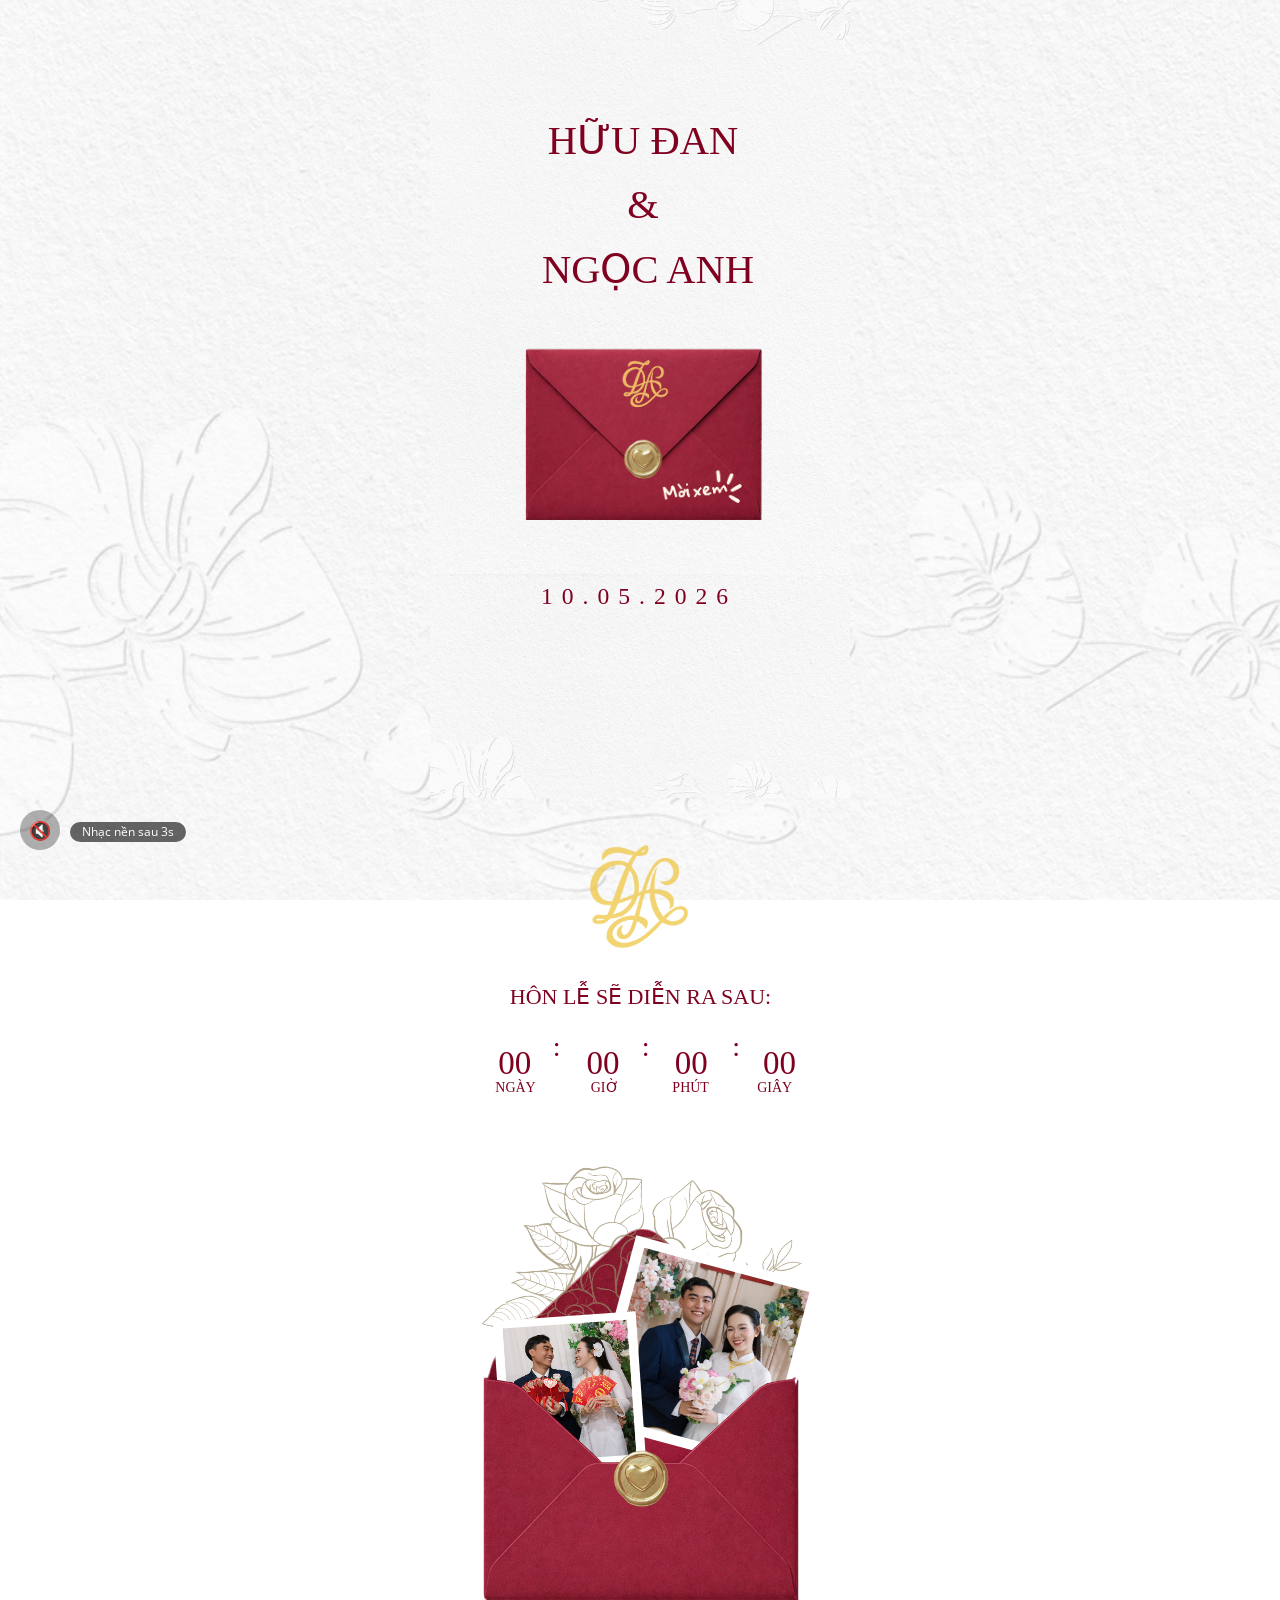
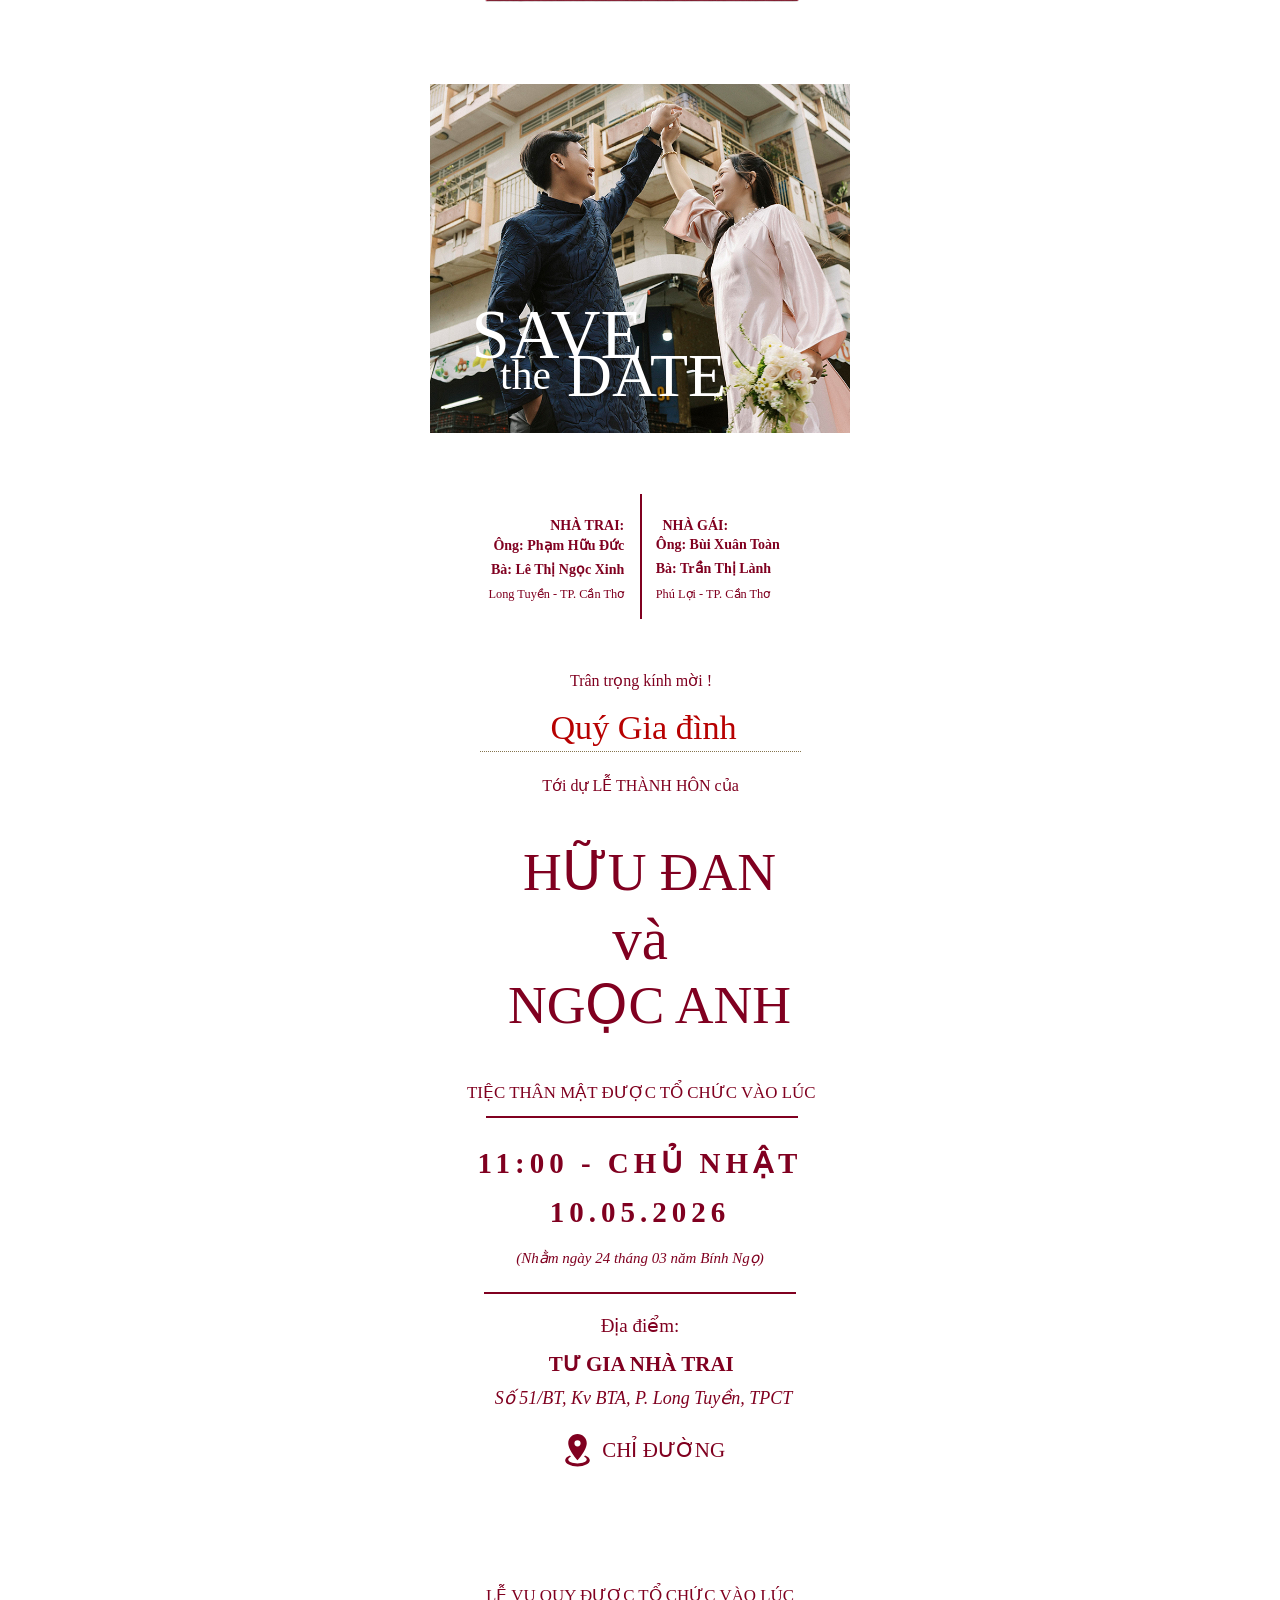
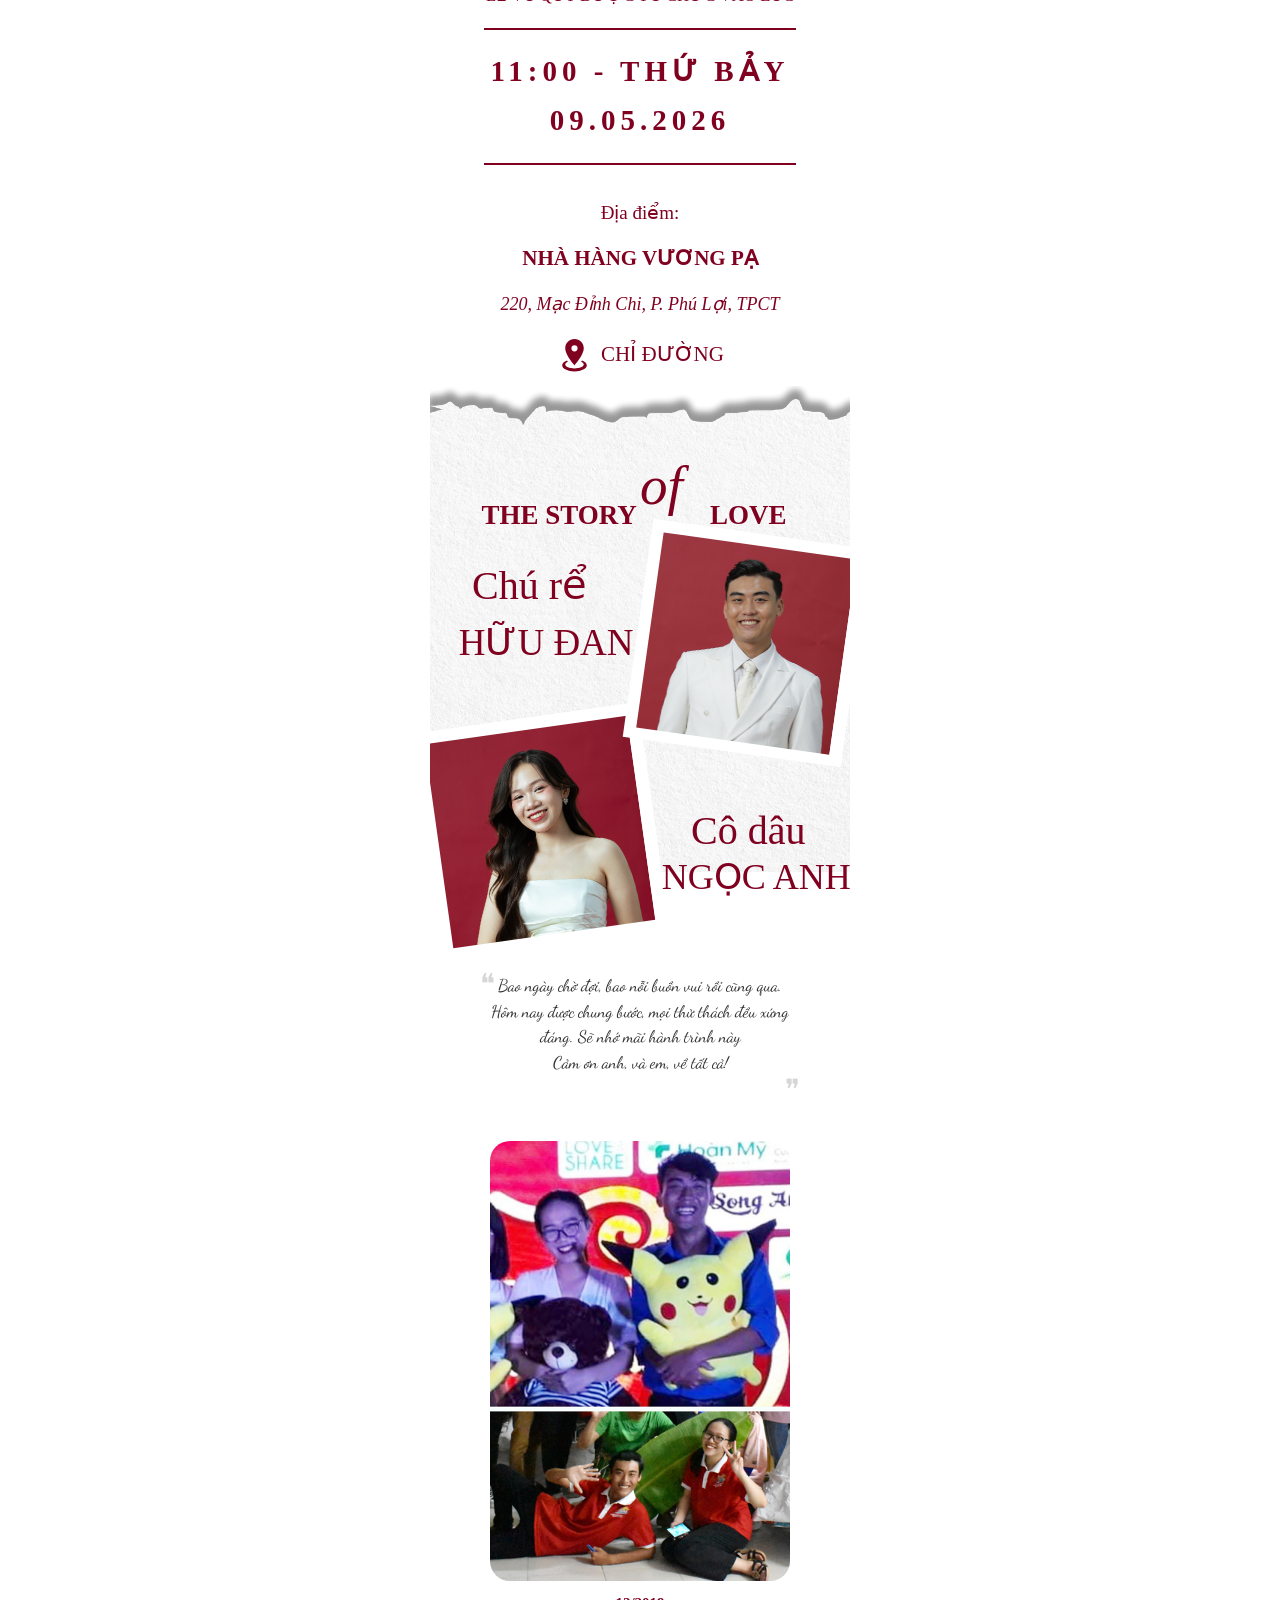
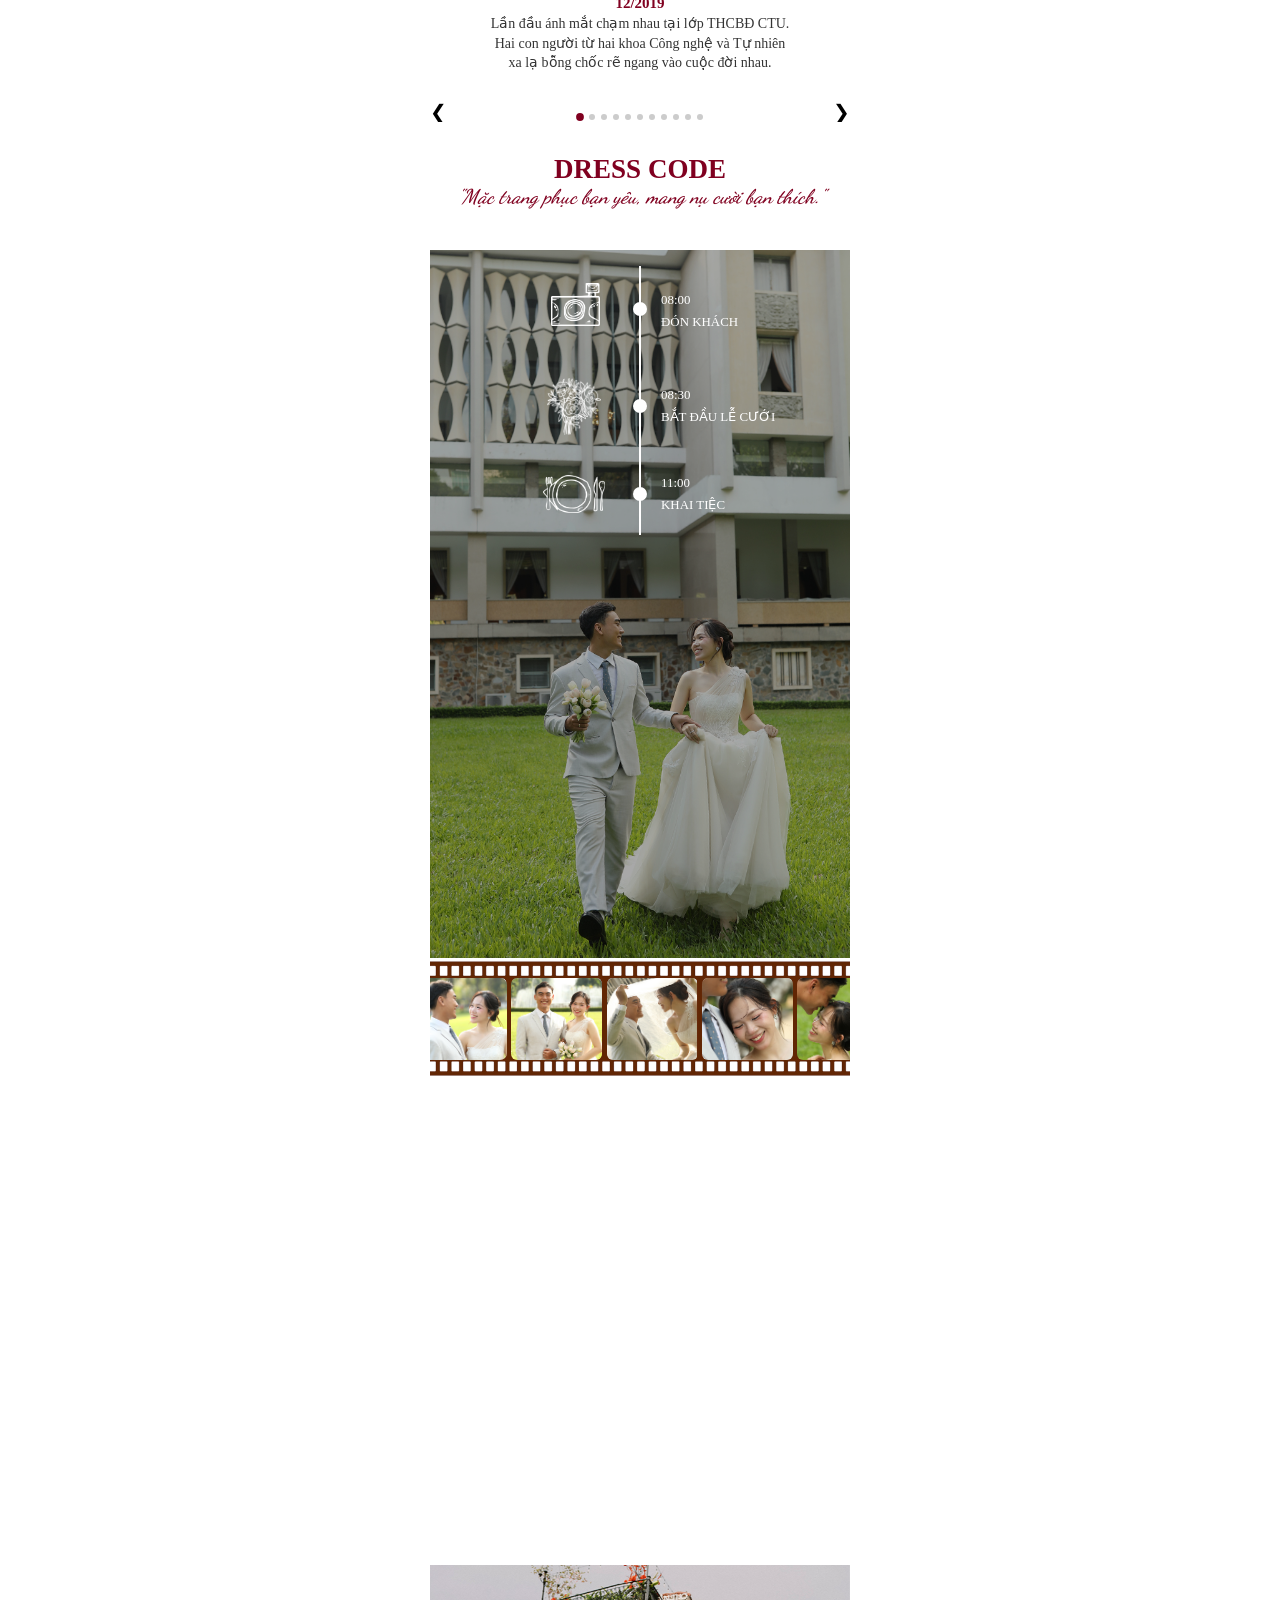
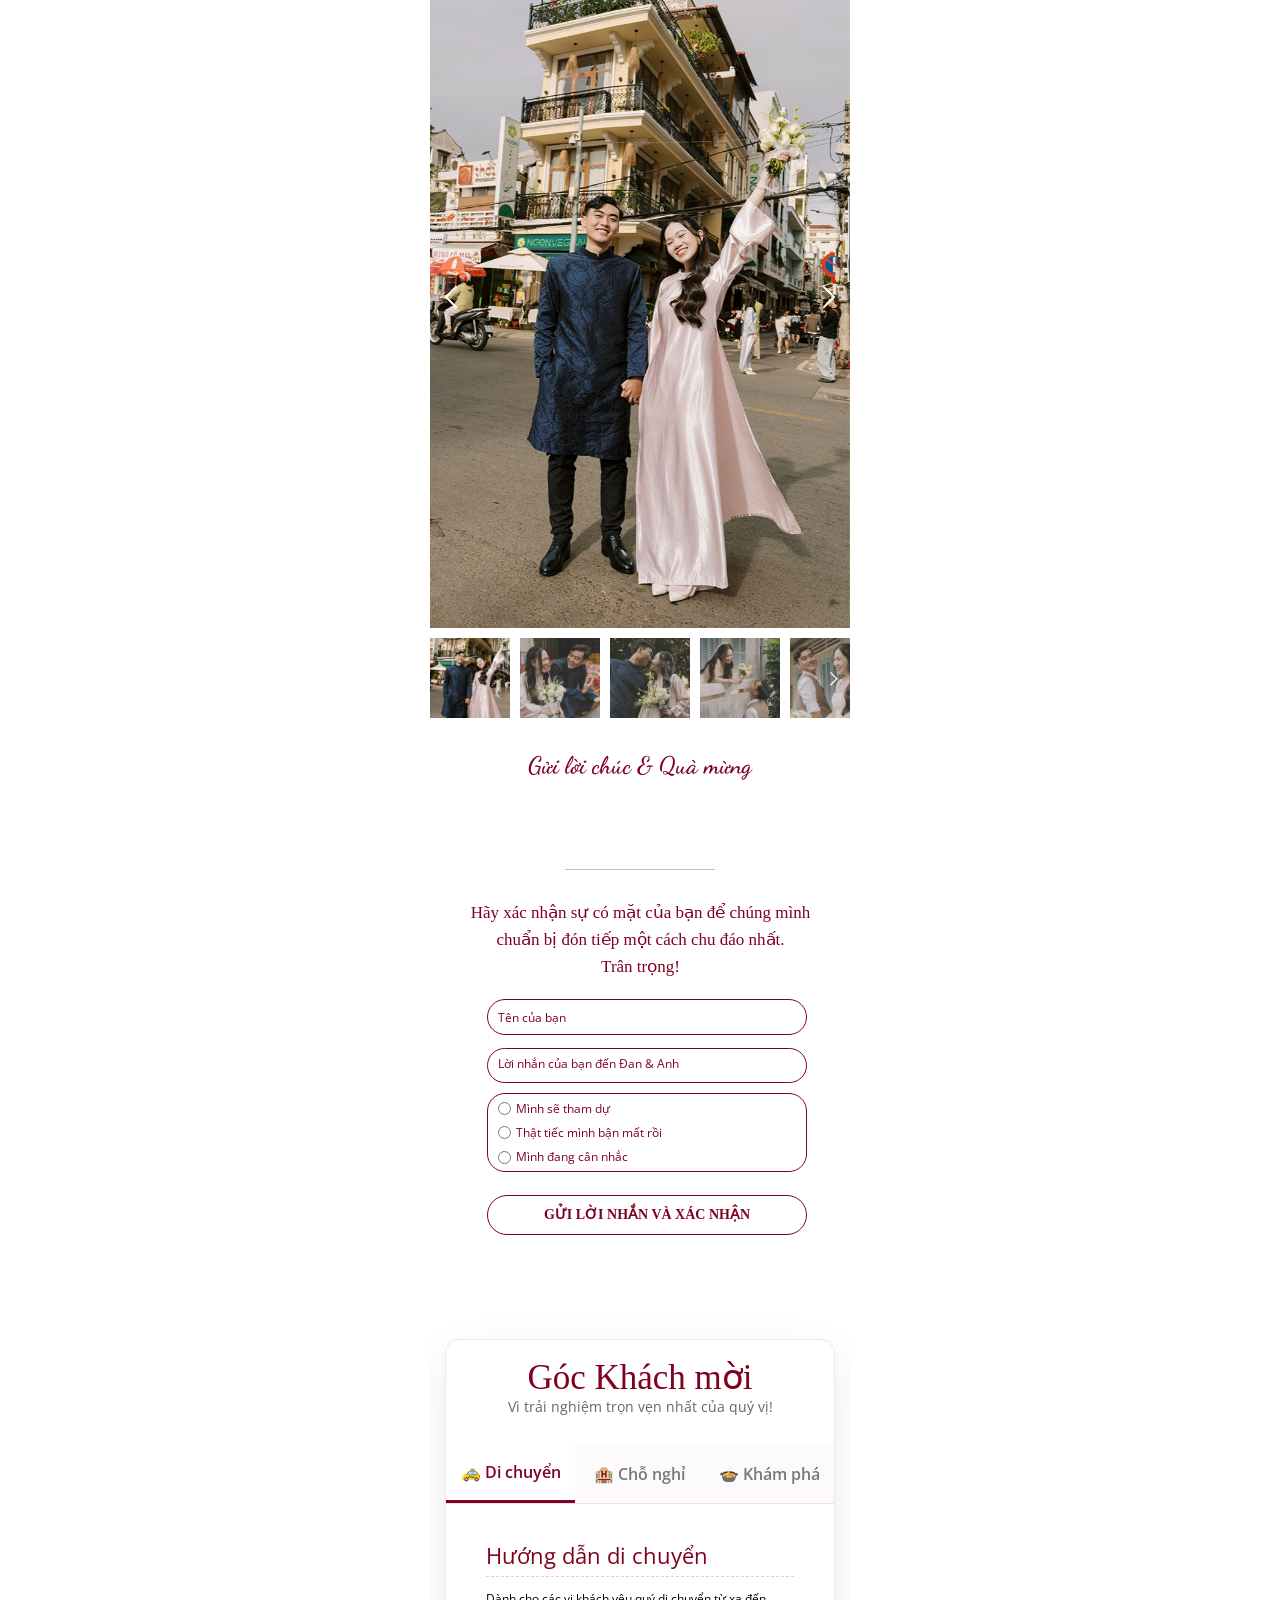
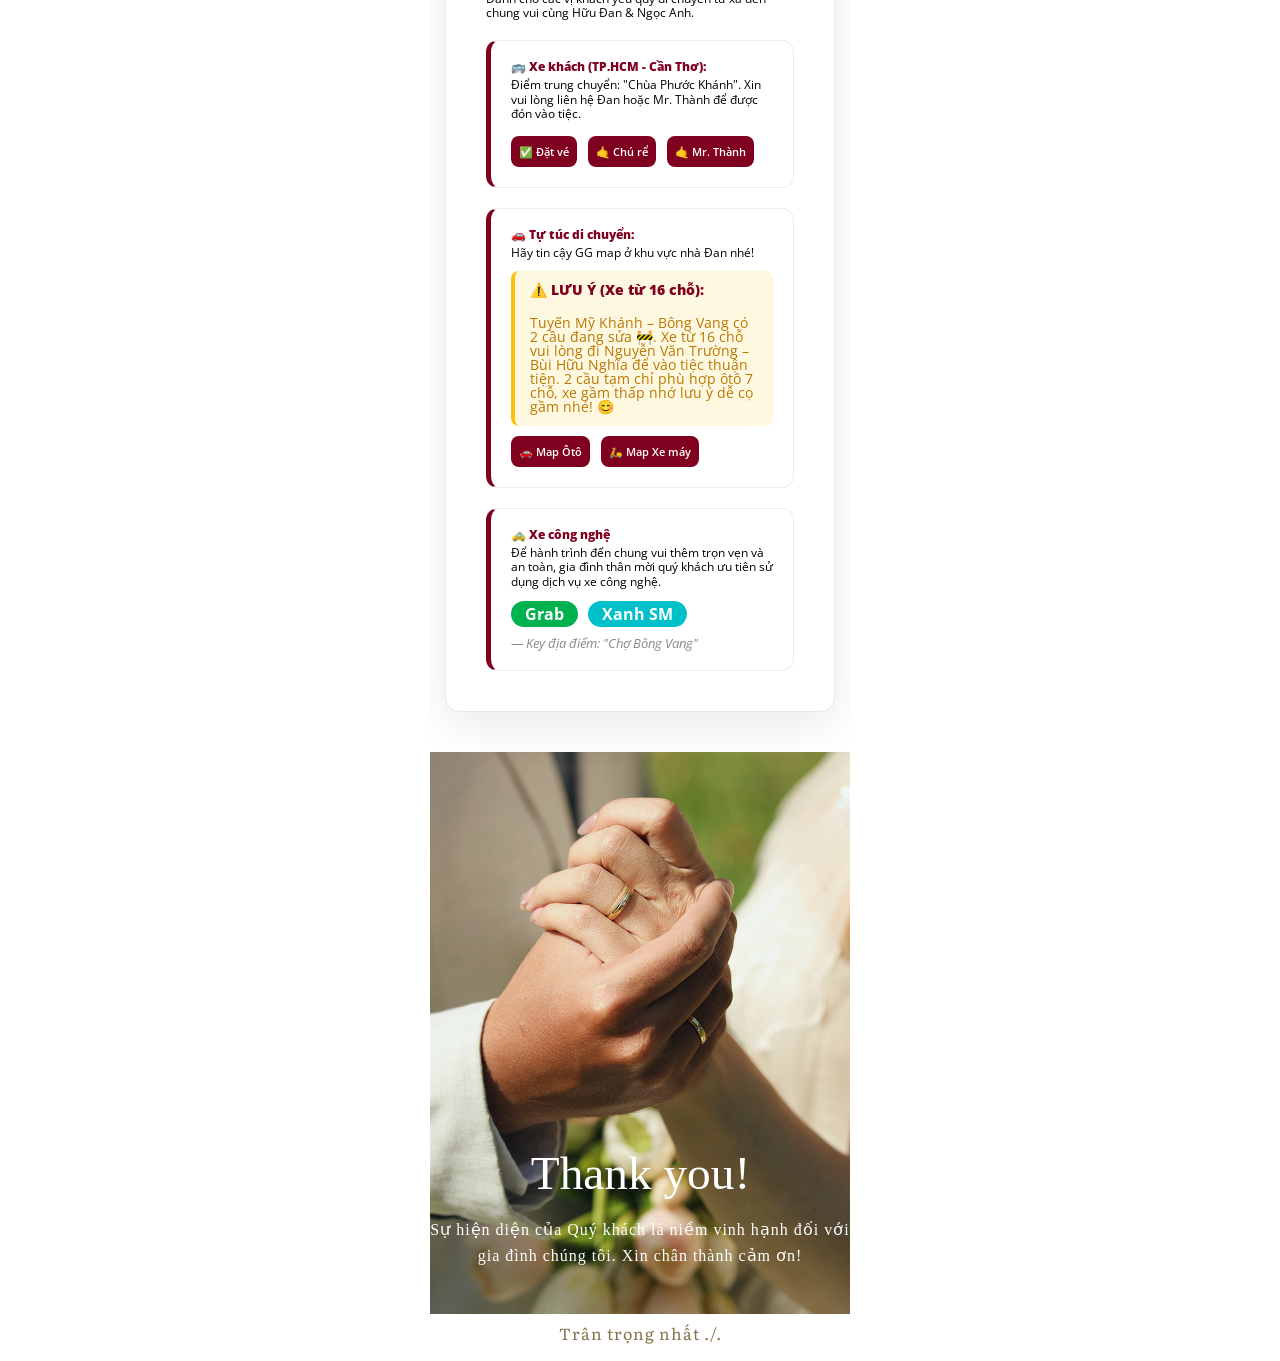
==== commit e357a44b: "update phản hồi, hint vuốt ngang" ====
--- a/dananh-100526/index.html
+++ b/dananh-100526/index.html
@@ -4418,8 +4418,52 @@
         background-image: url("scr/img/Gallery/glr_15_thumb.jpg");
       }
 
+      /* --- BỐ CỤC LẠI PHẦN QUÀ MỪNG VÀ XÁC NHẬN --- */
       #SECTION9 {
-        height: 470.767px;
+        height: 580px !important; /* Chỉnh lại độ cao vùng này cho vừa vặn */
+      }
+
+      /* Nút Hộp quà bay lên trên */
+      #BUTTON3 {
+        top: 80px !important;
+      }
+
+      /* Lời ngỏ xác nhận tụt xuống dưới */
+      #HEADLINE45 {
+        top: 180px !important;
+      }
+
+      /* Form xác nhận tụt xuống dưới */
+      #FORM2 {
+        top: 280px !important;
+      }
+
+      /* Tiêu đề phần Quà mừng */
+      .gift-title {
+        position: absolute;
+        top: 35px;
+        width: 100%;
+        text-align: center;
+        font-family: "Dancing Script", cursive;
+        font-size: 24px;
+        color: rgb(128, 0, 32);
+        font-weight: 600;
+      }
+
+      /* Đường kẻ ngăn cách mảnh mai */
+      .divider-line-only {
+        position: absolute;
+        top: 150px;
+        width: 150px;
+        height: 1px;
+        background: rgba(128, 0, 32, 0.3);
+        left: 50%;
+        transform: translateX(-50%);
+      }
+
+      /* Ẩn cái dải phân cách có chữ cũ (nếu ní chưa xóa) */
+      .divider-wrap {
+        display: none !important;
       }
       #BUTTON3,
       #BUTTON2 {
@@ -4746,7 +4790,7 @@
         height: 636.041px;
         top: -64px;
         left: 1px;
-        background-image: url("scr/s750x950/649340684a3700001217851c/z6642320153213_e4c91d2722a5ac970f29f3fea38950e6-20250527032523-_vagz.jpg");
+        background-image: url("scr/img/rep.jpg");
       }
       #BOX11 {
         width: 431px;
@@ -4759,7 +4803,7 @@
       }
       #HEADLINE52 {
         width: 406px;
-        top: 258.321px;
+        top: 50px;
         left: 8px;
       }
       #HEADLINE52 > .ladi-headline {
@@ -5026,7 +5070,7 @@
       /* CSS CHO KHU VỰC DỊCH VỤ KHÁCH MỜI (Đã fix đụng độ LadiPage) */
       /* CSS CẬP NHẬT: MÀU BURGUNDY & FIX ĐỘ RỘNG */
       #guest-services {
-        padding: 60px 15px;
+        padding: 40px 15px;
         background-color: #fff; /* Chuyển về nền trắng để nổi bật màu đỏ */
         font-family:
           "Montserrat", "Open Sans", sans-serif; /* Font chuẩn của LadiPage */
@@ -5811,6 +5855,10 @@
           </div>
 
           <div class="timeline-slider">
+            <div id="story-swipe-hint">
+              <!-- <div class="hint-hand"><></div> -->
+              <div class="hint-text">Vuốt để chuyển</div>
+            </div>
             <div class="slider-container">
               <div class="slide active">
                 <img src="scr/img/Story/story_1.jpg" />
@@ -6263,11 +6311,16 @@
       <div id="SECTION9" class="ladi-section">
         <div class="ladi-section-background"></div>
         <div class="ladi-container">
+          <div class="gift-title">Gửi lời chúc & Quà mừng</div>
+
+          <div class="divider-line-only"></div>
           <div data-action="true" id="BUTTON3" class="ladi-element">
             <div class="ladi-button ladi-transition">
               <div class="ladi-button-background"></div>
               <div id="BUTTON_TEXT3" class="ladi-element ladi-button-headline">
-                <p class="ladi-headline ladi-transition">Hộp quà yêu thương</p>
+                <p class="ladi-headline ladi-transition">
+                  🎁 Hộp quà yêu thương 💝
+                </p>
               </div>
             </div>
           </div>
@@ -6329,7 +6382,7 @@
                       name="message"
                       required
                       class="ladi-form-control"
-                      placeholder="Lời nhắn của bạn đến cô dâu, chú rể"
+                      placeholder="Lời nhắn của bạn đến Đan & Anh"
                     ></textarea>
                   </div>
                 </div>
@@ -6420,7 +6473,7 @@
             <h3>Hướng dẫn di chuyển</h3>
             <p>
               Dành cho các vị khách yêu quý di chuyển từ xa đến chung vui cùng
-              Đan & Ngọc Anh.
+              Hữu Đan & Ngọc Anh.
               <br /><br />
             </p>
 
@@ -6466,7 +6519,7 @@
                   target="_blank"
                   class="service-link"
                 >
-                  🚗 Ôtô
+                  🚗 Map Ôtô
                 </a>
 
                 <a
@@ -6474,7 +6527,7 @@
                   target="_blank"
                   class="service-link"
                 >
-                  🛵 Xe máy
+                  🛵 Map Xe máy
                 </a>
               </div>
 
@@ -8013,6 +8066,29 @@
 
         let auto;
 
+        // Logic cho Story Hint
+        const storyHint = document.getElementById("story-swipe-hint");
+        let storyTimer;
+
+        function showStoryHint() {
+          if (storyHint) storyHint.classList.add("active");
+        }
+
+        function hideStoryHint() {
+          if (storyHint) storyHint.classList.remove("active");
+          clearTimeout(storyTimer);
+          // Sau khi ẩn, nếu khách lại đứng im 3s thì hiện lại (hoặc bỏ dòng dưới nếu muốn hiện 1 lần duy nhất)
+          storyTimer = setTimeout(showStoryHint, 6000);
+        }
+
+        // Lắng nghe sự kiện chạm vào container để ẩn hint ngay lập tức
+        container.addEventListener("touchstart", hideStoryHint, {
+          passive: true,
+        });
+
+        // Bắt đầu đếm 3s ngay khi load xong
+        storyTimer = setTimeout(showStoryHint, 6000);
+
         // 🔥 tạo dot
         dotsContainer.innerHTML = "";
         slides.forEach((_, i) => {
@@ -8073,7 +8149,6 @@
           resetAuto();
         };
 
-        // swipe - Đã tối ưu khóa cuộn trang khi vuốt ngang
         let startX = 0;
         let startY = 0; // Thêm biến lưu tọa độ Y
 
@@ -8249,10 +8324,11 @@
         transform: translateX(-50%);
         display: flex;
         flex-direction: column;
+        line-height: 0.8;
         align-items: center;
         background: rgba(0, 0, 0, 0.4); /* Nền đen mờ 50% */
         color: #fff;
-        padding: 6px 16px;
+        padding: 8px 18px 12px 18px;
         border-radius: 16px;
         font-family: "Open Sans", sans-serif;
         font-size: 12px;
@@ -8287,6 +8363,59 @@
           transform: translateY(5px);
         }
       }
+
+      /* Style cho hint vuốt ngang Story */
+      #story-swipe-hint {
+        position: absolute;
+        top: 40%; /* Nằm giữa tấm ảnh */
+        left: 50%;
+        transform: translate(-50%, -50%);
+        z-index: 100;
+        display: flex;
+        flex-direction: column;
+        align-items: center;
+        background: rgba(0, 0, 0, 0.4);
+        color: white;
+        padding: 10px 20px;
+        border-radius: 15px;
+        pointer-events: none;
+        opacity: 0;
+        visibility: hidden;
+        transition:
+          opacity 0.5s ease,
+          visibility 0.5s ease;
+      }
+
+      #story-swipe-hint.active {
+        opacity: 1;
+        visibility: visible;
+      }
+
+      .hint-hand {
+        font-size: 24px;
+        margin-bottom: 5px;
+        animation: swipeShake 1.5s infinite;
+      }
+
+      @keyframes swipeShake {
+        0%,
+        100% {
+          transform: translateX(0);
+        }
+        25% {
+          transform: translateX(-10px);
+        }
+        75% {
+          transform: translateX(10px);
+        }
+      }
+
+      #story-swipe-hint .hint-text {
+        font-size: 11px;
+        font-family: "Open Sans", sans-serif;
+        text-transform: uppercase;
+        letter-spacing: 1px;
+      }
     </style>
 
     <script>
@@ -8324,5 +8453,36 @@
         resetIdleTimer();
       });
     </script>
+
+    <style>
+      /* Đổi con trỏ chuột thành biểu tượng "Vuốt/Kéo" thay vì "Bấm" */
+      #GALLERY1 .ladi-gallery-view-item {
+        cursor: grab !important;
+      }
+      #GALLERY1 .ladi-gallery-view-item:active {
+        cursor: grabbing !important;
+      }
+    </style>
+
+    <script>
+      document.addEventListener("DOMContentLoaded", function () {
+        // Tìm tất cả các tấm ảnh trong khu vực xem chính của Gallery
+        const galleryItems = document.querySelectorAll(
+          "#GALLERY1 .ladi-gallery-view-item",
+        );
+
+        galleryItems.forEach((item) => {
+          // Bắt sự kiện 'click' và tiêu diệt nó ngay lập tức trước khi LadiPage kịp nhận ra
+          item.addEventListener(
+            "click",
+            function (e) {
+              e.stopPropagation();
+              e.preventDefault();
+            },
+            true,
+          ); // Chữ 'true' này là tuyệt chiêu bắt sự kiện từ trên không trung đó
+        });
+      });
+    </script>
   </body>
 </html>
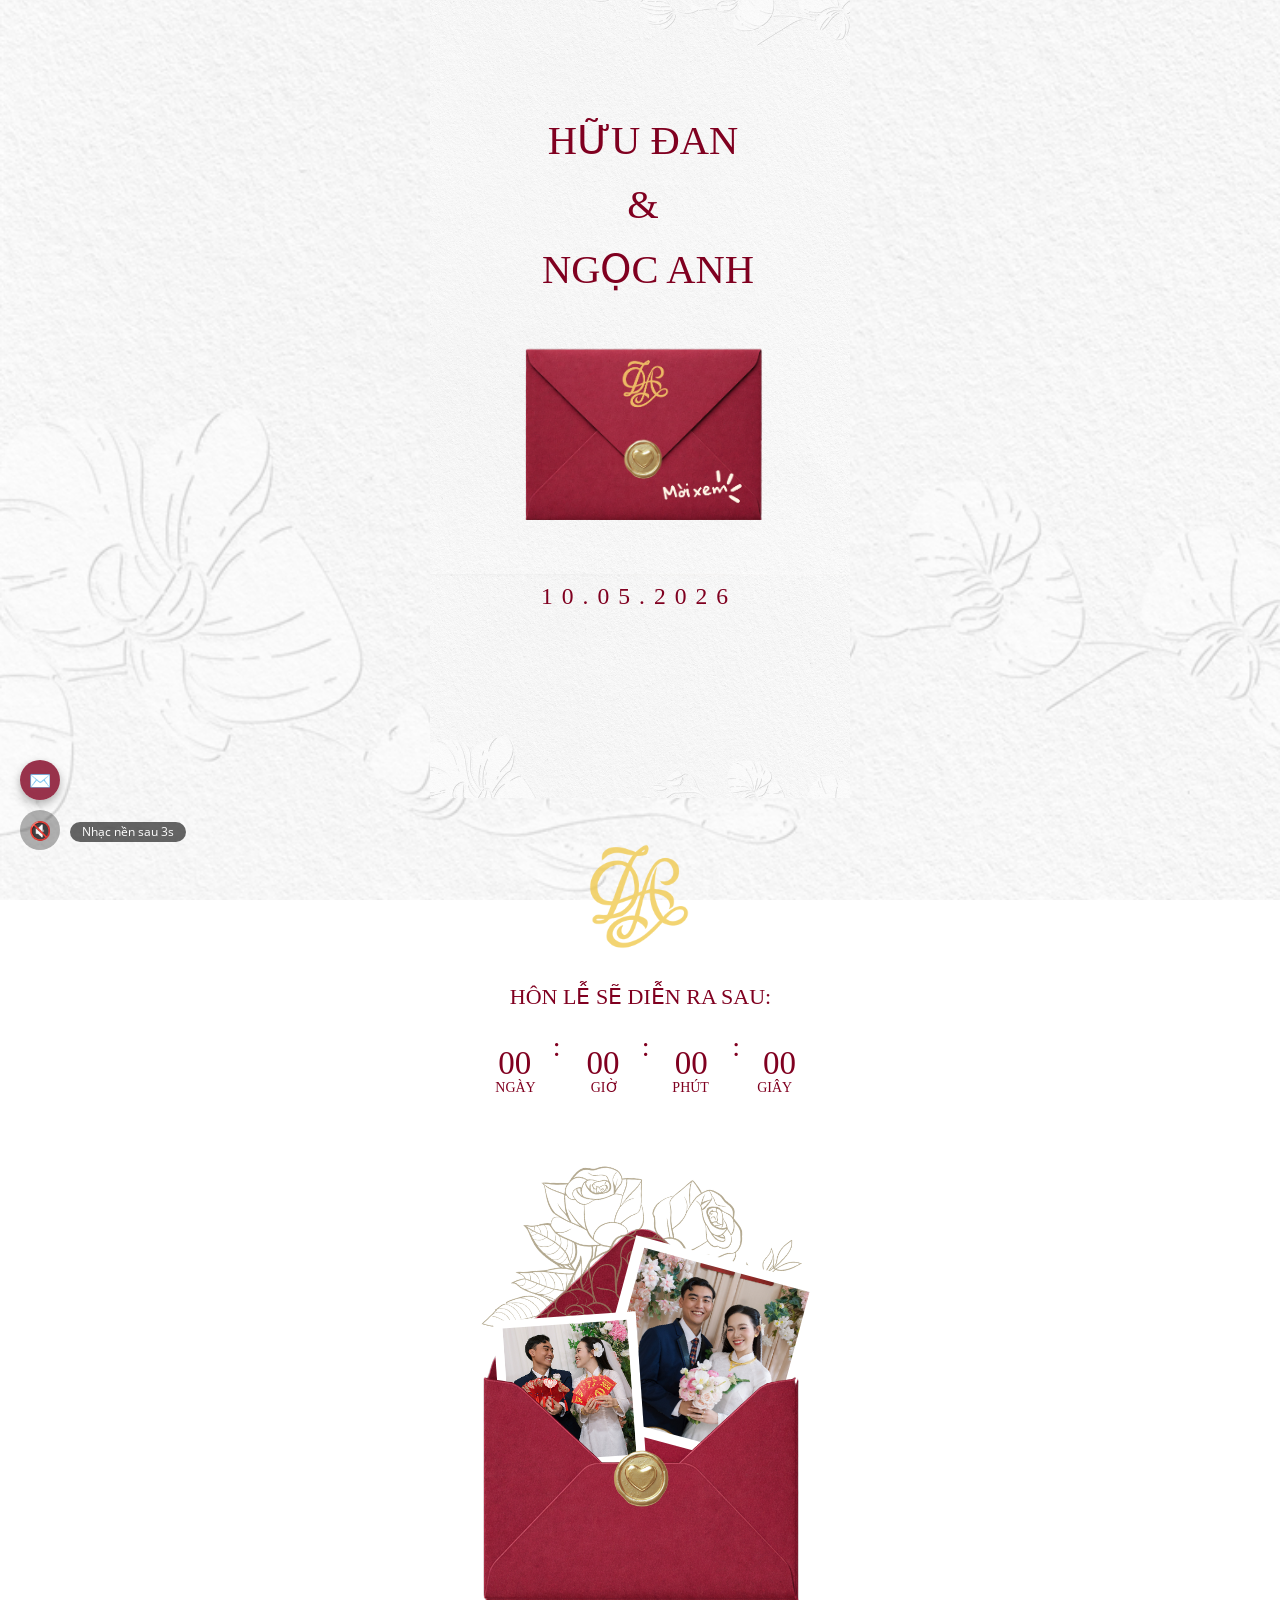
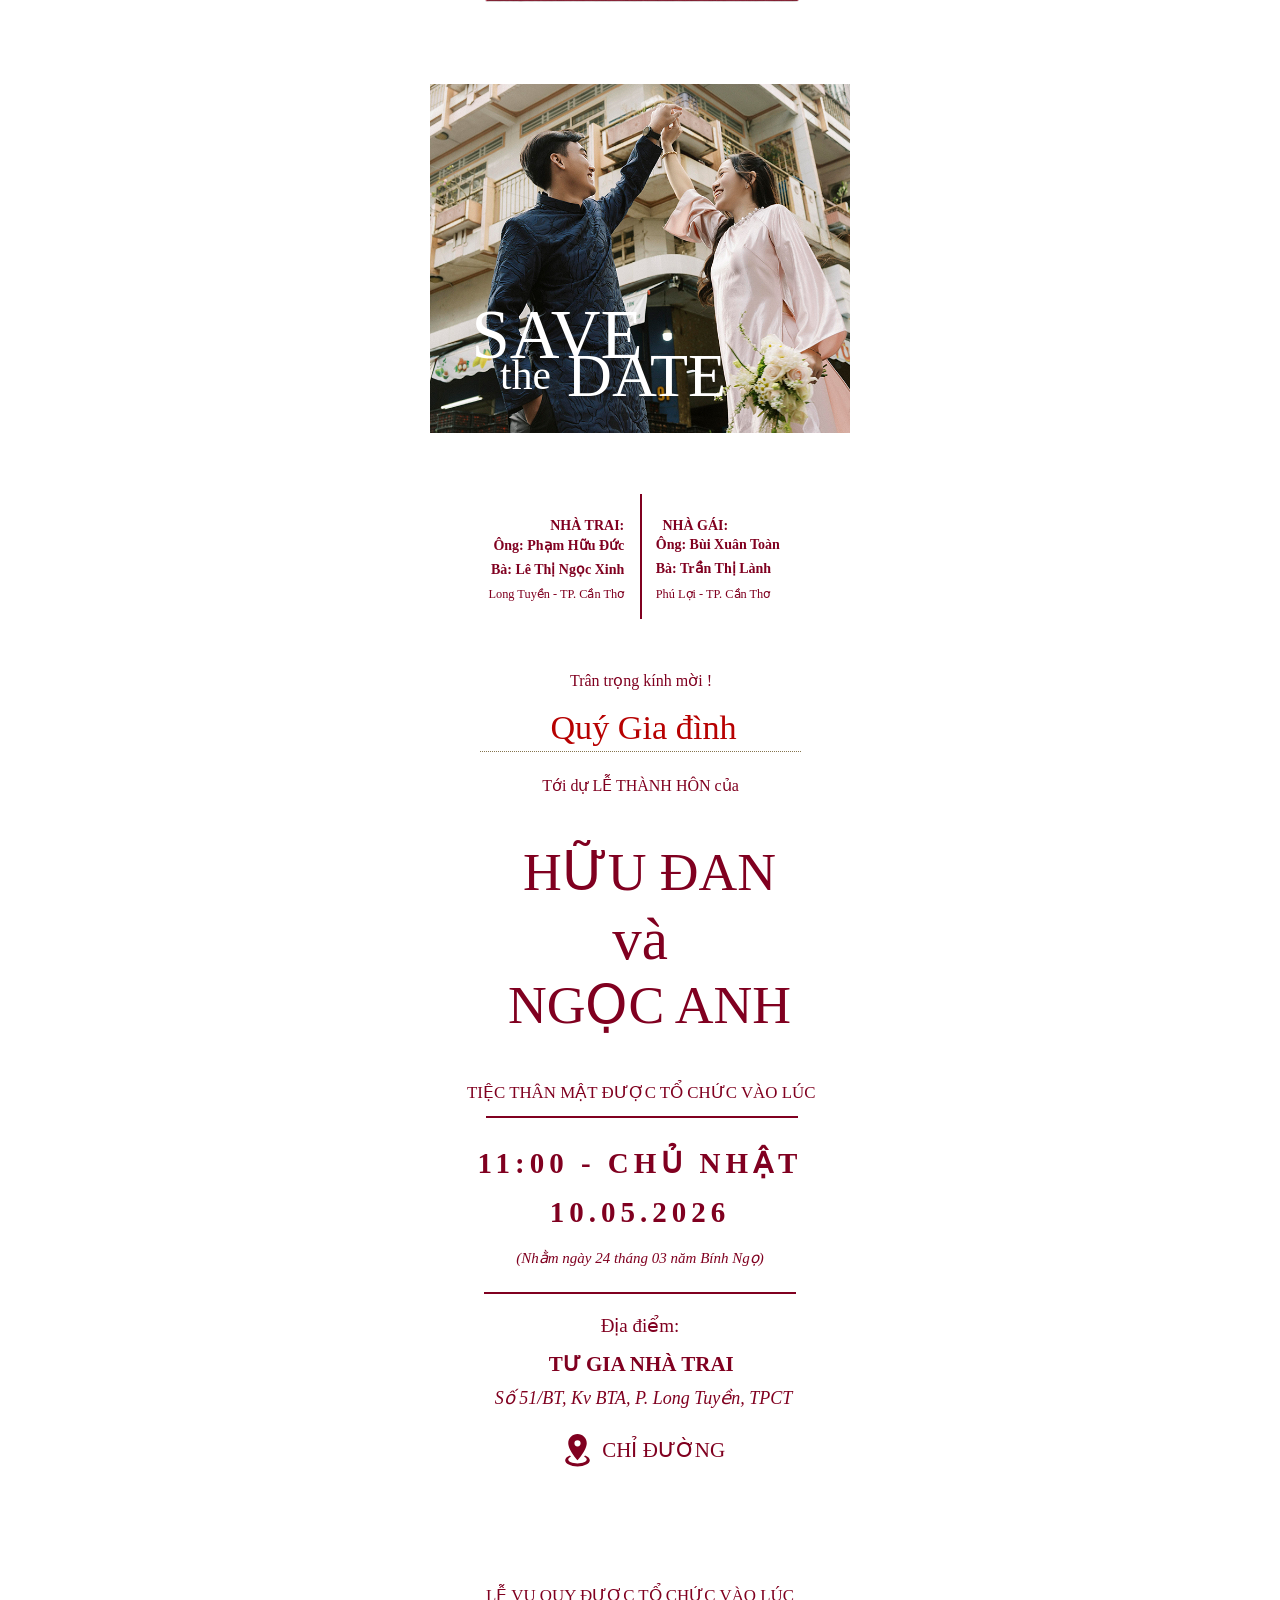
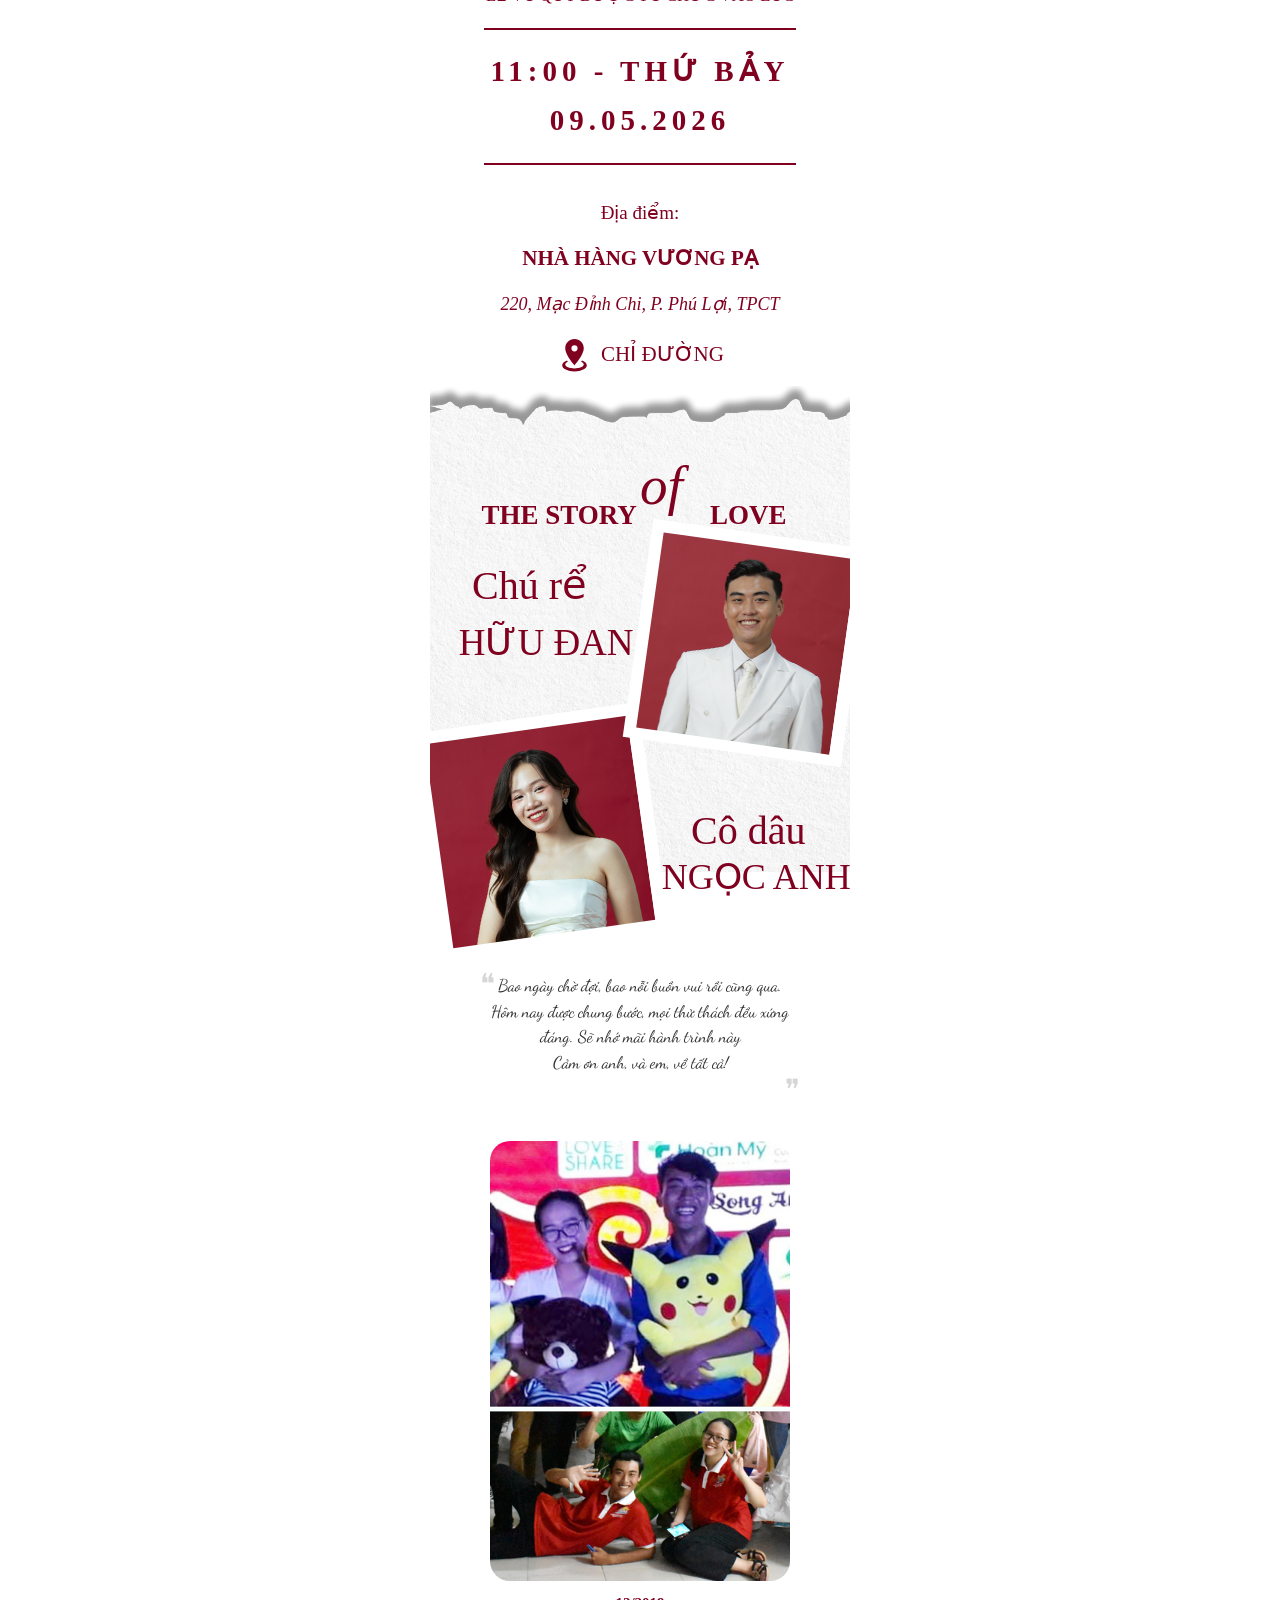
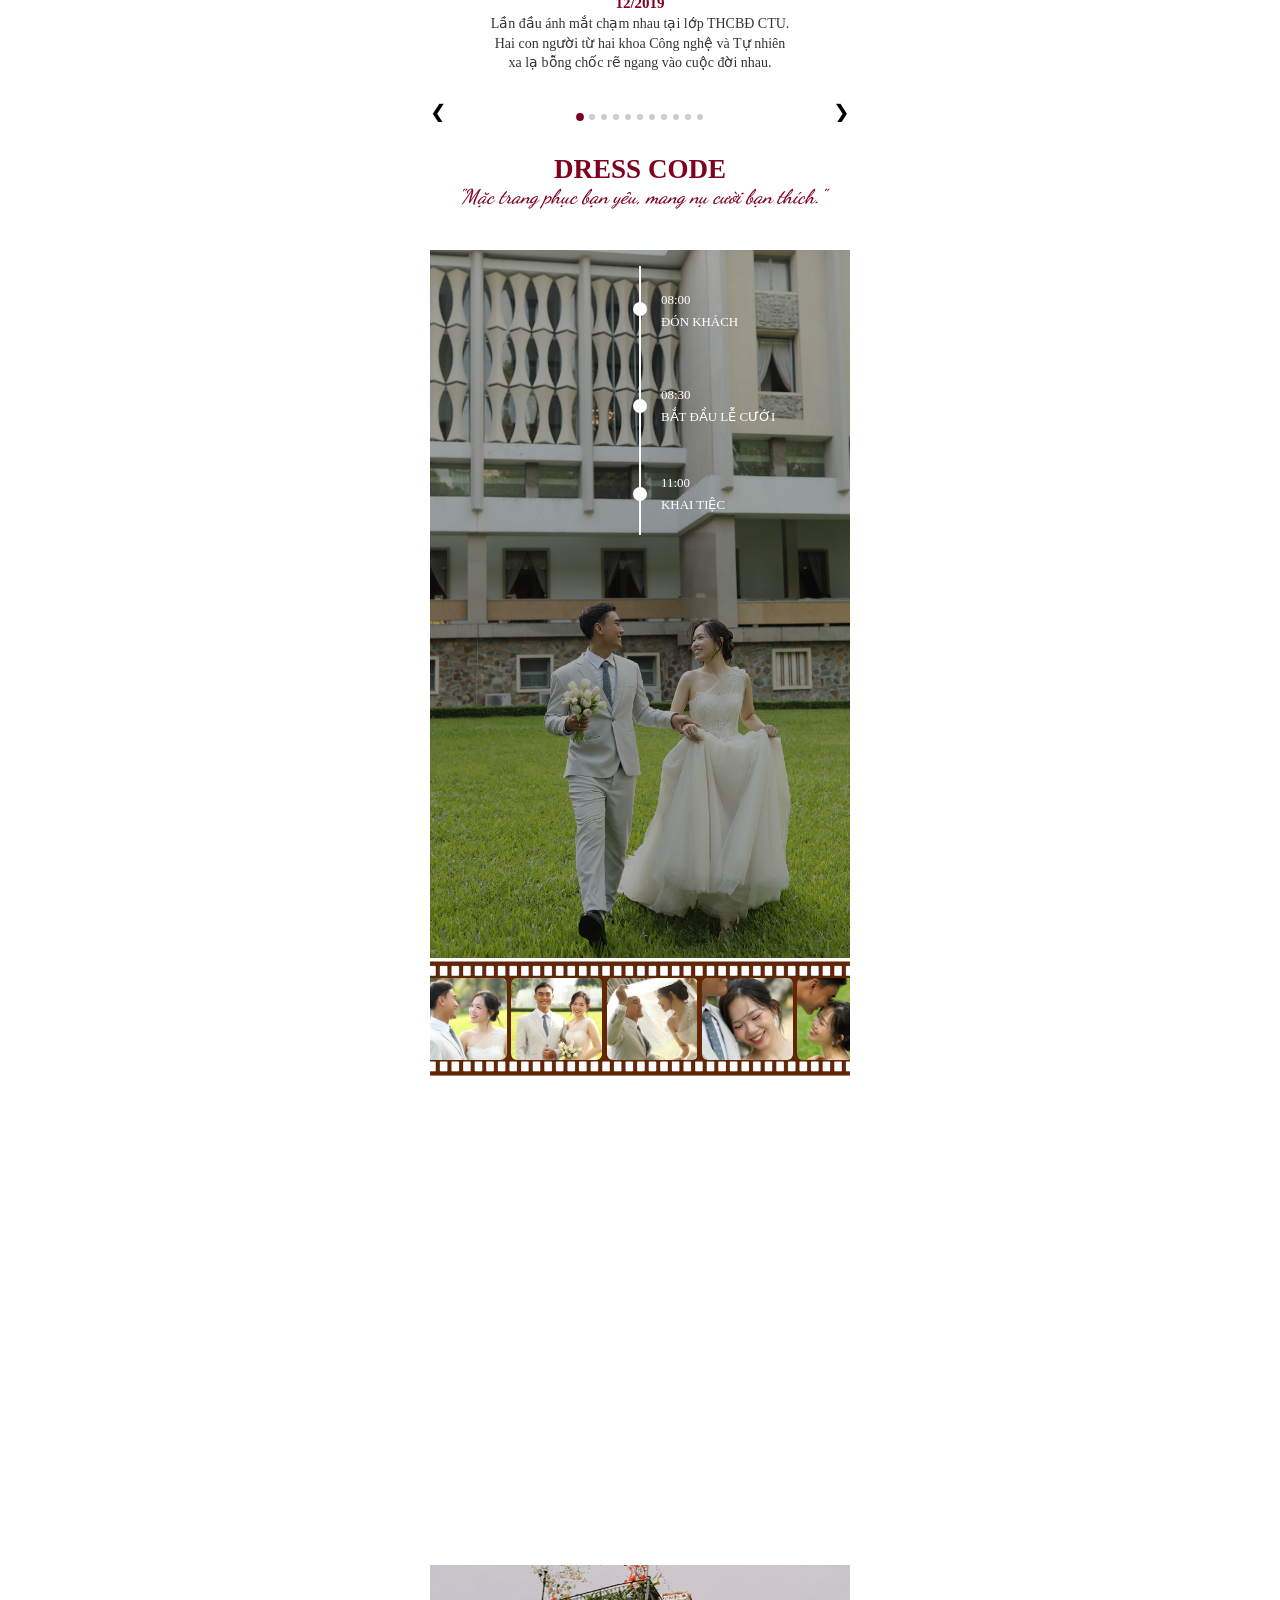
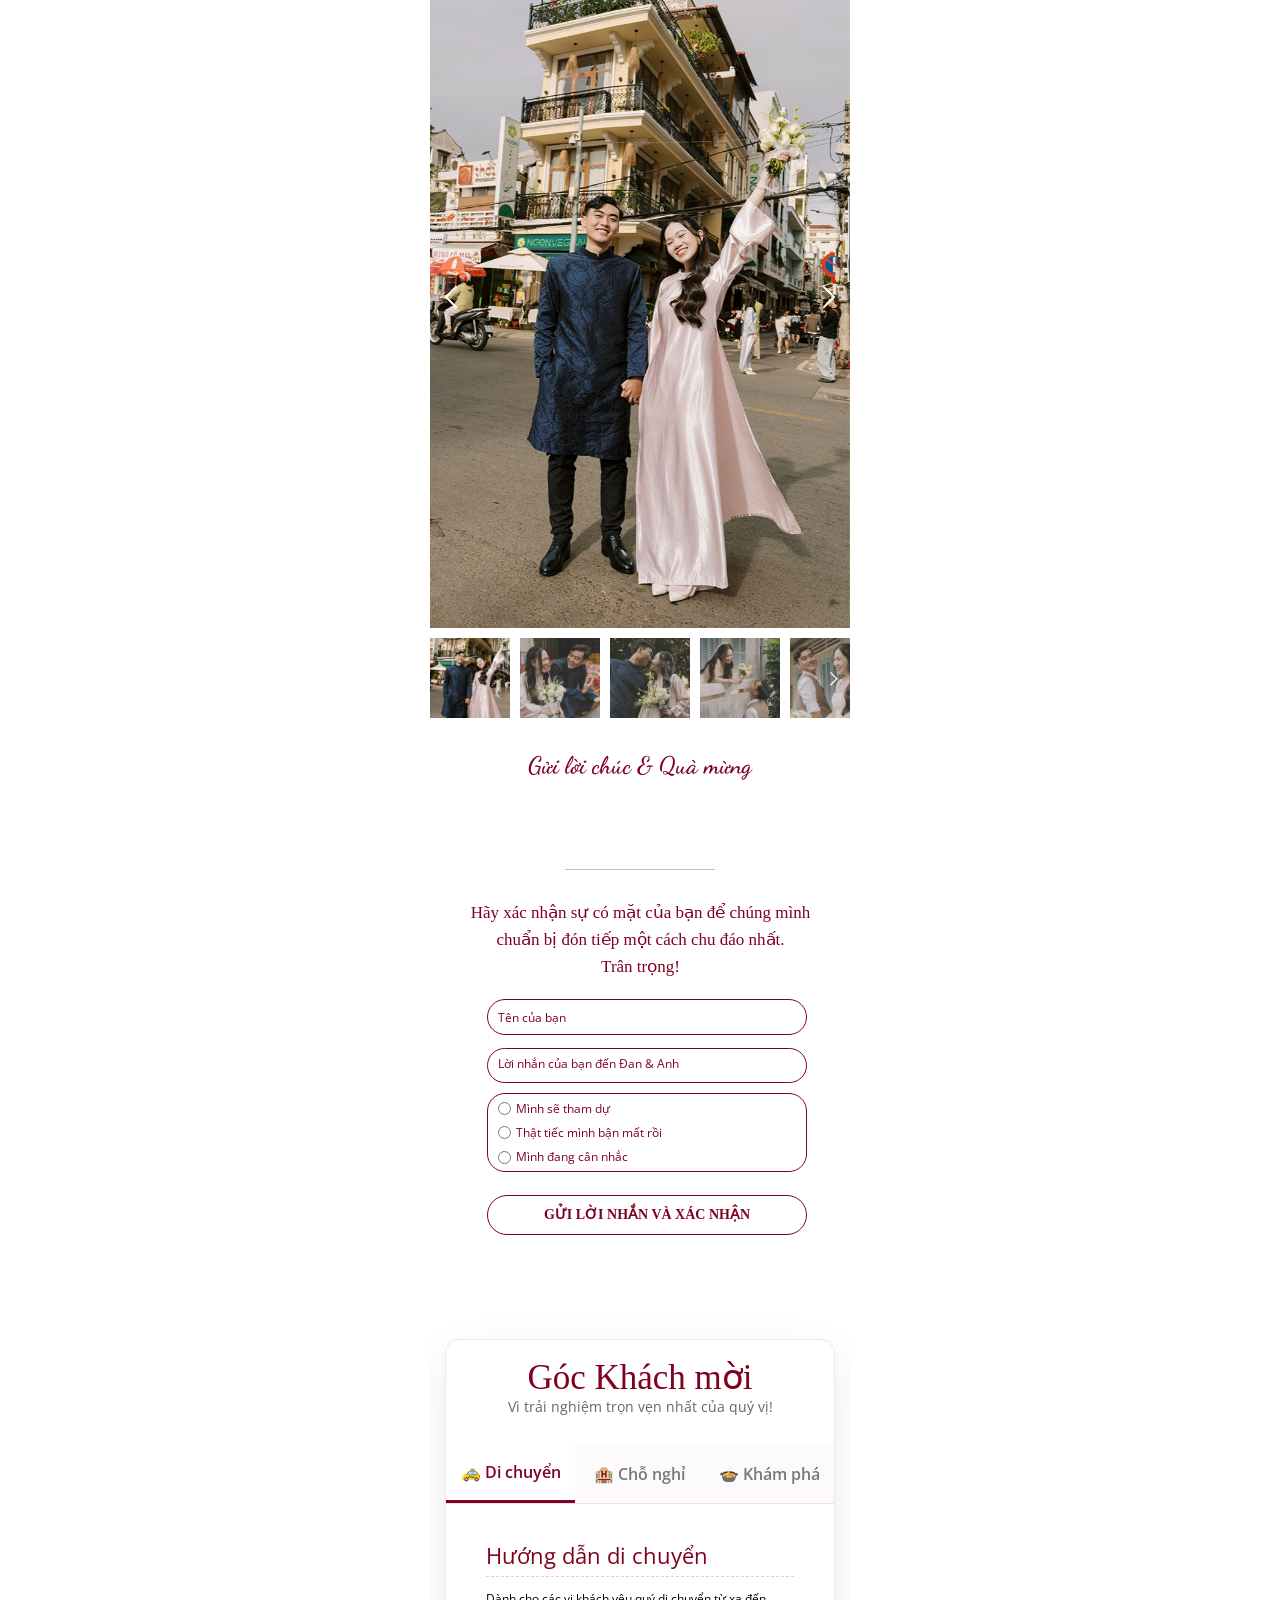
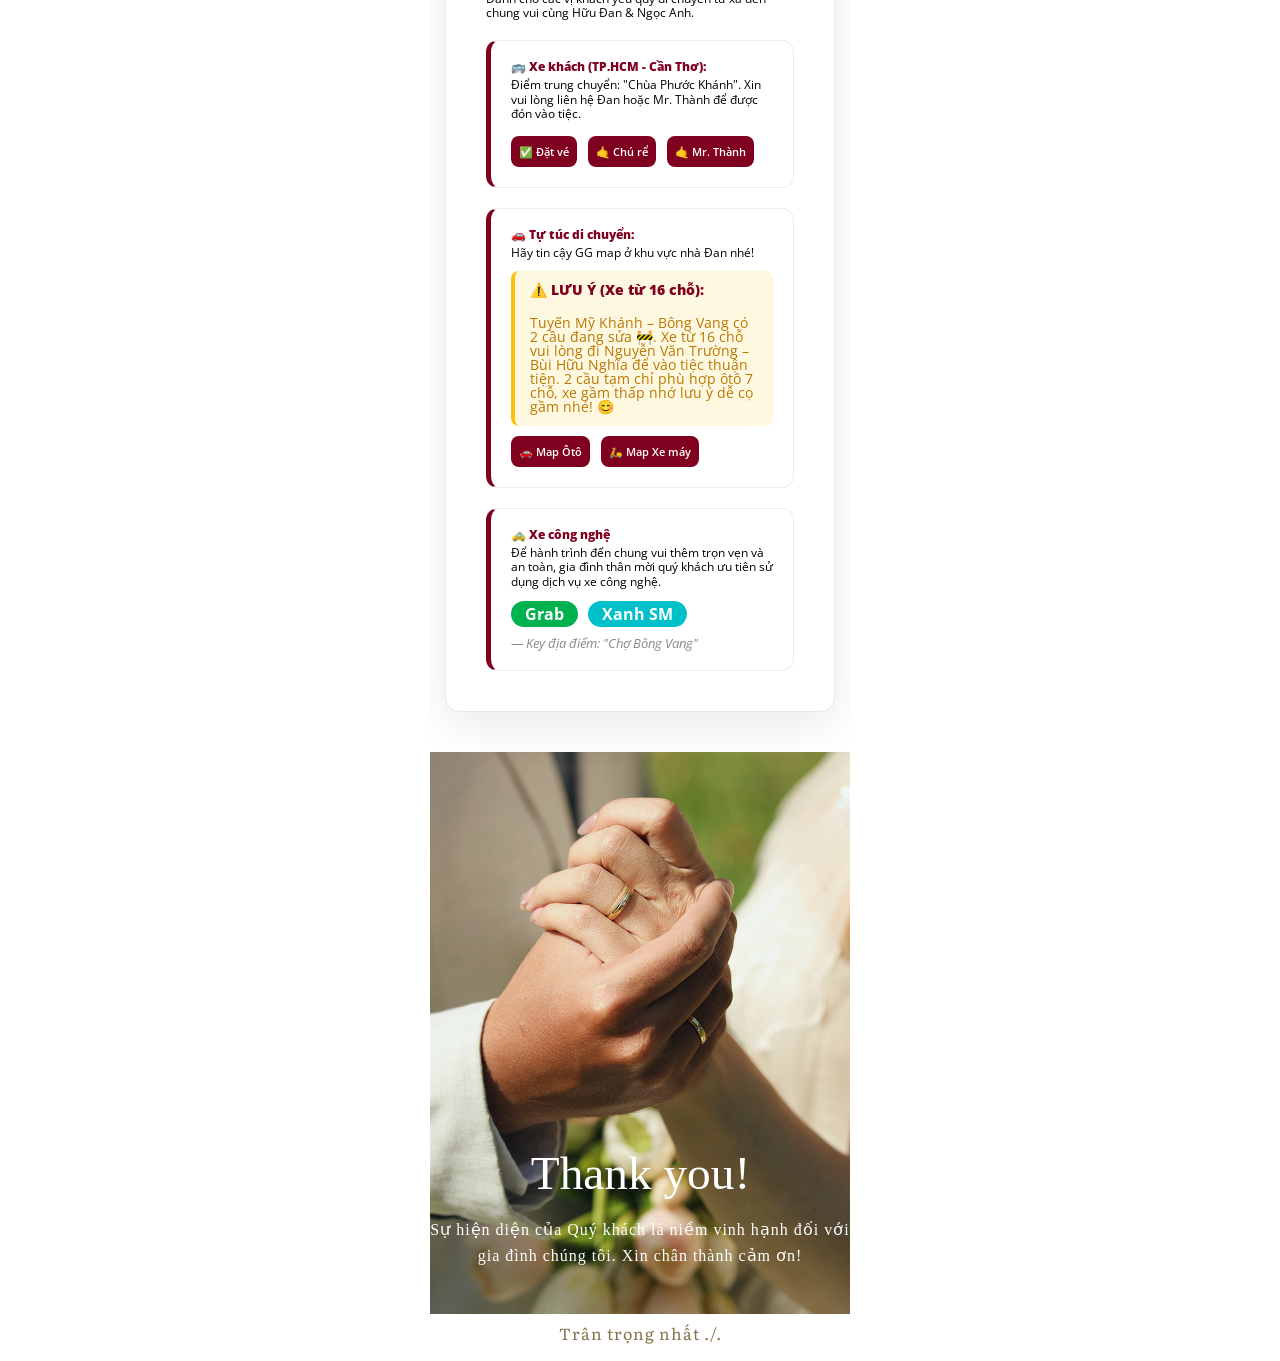
==== commit ea607d95: "update thiệp cứng 3d, logic tắt nhạc nền" ====
--- a/dananh-100526/index.html
+++ b/dananh-100526/index.html
@@ -4795,7 +4795,7 @@
       #BOX11 {
         width: 431px;
         height: 105px;
-        top: 232.821px;
+        top: 24px;
         left: -5.5px;
       }
       #BOX11 > .ladi-box {
@@ -7975,6 +7975,7 @@
         let timeLeft = 5; // Set 5 giây
         let timer = null;
         let isMusicHandled = false;
+        let isCanceledByClick = false; // Biến mới: Nhận diện khách đã chủ động chặn nhạc
 
         function startRotate() {
           btn.style.animation = "rotate 2s linear infinite";
@@ -7996,6 +7997,7 @@
               clearInterval(timer);
               if (countdownEl) countdownEl.style.opacity = "0"; // Ẩn dòng chữ đi
 
+              // Chỉ tự động phát nếu khách chưa từng đụng vào nút loa
               if (!isMusicHandled && audio.paused) {
                 audio
                   .play()
@@ -8005,20 +8007,36 @@
                     isMusicHandled = true;
                   })
                   .catch(() => {
-                    /* Nếu khách chưa tương tác (chạm/vuốt màn hình) thì trình duyệt sẽ chặn tự động phát. 
-                     Không sao, khi khách lướt web hệ thống sẽ tự phát ở event bên dưới. */
+                    // Lỗi do trình duyệt chặn auto-play khi chưa tương tác, sẽ được bắt ở sự kiện bên dưới
                   });
               }
             }
           }, 1000);
         }
 
-        // Nếu khách chủ động bấm nút LOA trước khi hết 5 giây
+        // Xử lý khi khách bấm nút loa
         btn.addEventListener("click", () => {
+          // TRƯỜNG HỢP 1: Bấm chặn lúc đang đếm ngược (Lần bấm đầu tiên)
+          if (timeLeft > 0 && !isCanceledByClick) {
+            isMusicHandled = true; // Báo cho hệ thống là "tao lo vụ nhạc rồi, đừng auto-play nữa"
+            isCanceledByClick = true; // Đánh dấu là đã chặn thành công
+            clearInterval(timer); // Dừng bộ đếm 5s
+            if (countdownEl) countdownEl.style.opacity = "0"; // Ẩn chữ ngay
+
+            // Ép giữ trạng thái TẮT ÂM
+            audio.pause();
+            btn.textContent = "🔇";
+            stopRotate();
+            return; // Dừng lệnh, không chạy tiếp phần bật nhạc bên dưới
+          }
+
+          // TRƯỜNG HỢP 2: Bấm bình thường (Sau khi đã chặn, hoặc sau khi đếm ngược xong)
           isMusicHandled = true;
-          clearInterval(timer); // Hủy đếm ngược
-          if (countdownEl) countdownEl.style.opacity = "0"; // Ẩn chữ ngay lập tức
-
+          isCanceledByClick = true;
+          clearInterval(timer);
+          if (countdownEl) countdownEl.style.opacity = "0";
+
+          // Nút toggle Bật/Tắt nhạc như bình thường
           if (audio.paused) {
             audio.play();
             btn.textContent = "🔊";
@@ -8484,5 +8502,269 @@
         });
       });
     </script>
+
+    <button id="btn-open-3d" aria-label="Mở thiệp 3D">✉️</button>
+
+    <div id="popup-3d">
+      <div class="overlay-3d" id="close-overlay-3d"></div>
+      <button id="btn-close-3d">✖</button>
+
+      <div class="perspective-container">
+        <div class="envelope-3d" id="the-envelope-3d">
+          <div class="face-front"></div>
+
+          <div class="face-back">
+            <div class="env-card-inside"></div>
+
+            <div class="env-flap env-flap-bottom">
+              <div class="flap-outside flap-bot-out"></div>
+              <div class="flap-inside flap-bot-in"></div>
+            </div>
+
+            <div class="env-flap env-flap-top">
+              <div class="flap-outside flap-top-out"></div>
+              <div class="flap-inside flap-top-in"></div>
+            </div>
+          </div>
+        </div>
+      </div>
+    </div>
+
+    <style>
+      /* --- CSS CHO THIỆP 3D BẢN CHUẨN XOAY 3D (ĐÃ FIX LỖI ĐÈ MẶT E, F) --- */
+
+      #btn-open-3d {
+        position: fixed;
+        bottom: 100px;
+        left: 20px;
+        width: 40px;
+        height: 40px;
+        background: rgba(128, 0, 32, 0.8);
+        border: none;
+        border-radius: 50%;
+        display: flex;
+        align-items: center;
+        justify-content: center;
+        font-size: 18px;
+        color: white;
+        cursor: pointer;
+        z-index: 10000;
+        box-shadow: 0 4px 10px rgba(0, 0, 0, 0.3);
+        animation: pulse 2s infinite;
+      }
+
+      #popup-3d {
+        position: fixed;
+        top: 0;
+        left: 0;
+        width: 100%;
+        height: 100%;
+        z-index: 10001;
+        display: none;
+        justify-content: center;
+        align-items: center;
+        opacity: 0;
+        transition: opacity 0.4s ease;
+      }
+      .overlay-3d {
+        position: absolute;
+        top: 0;
+        left: 0;
+        width: 100%;
+        height: 100%;
+        background: rgba(0, 0, 0, 0.85);
+      }
+      #btn-close-3d {
+        position: absolute;
+        top: 20px;
+        right: 20px;
+        background: #fff;
+        border: none;
+        border-radius: 50%;
+        width: 35px;
+        height: 35px;
+        font-size: 16px;
+        color: #333;
+        cursor: pointer;
+        z-index: 10002;
+        display: flex;
+        align-items: center;
+        justify-content: center;
+      }
+
+      .perspective-container {
+        perspective: 1200px;
+        z-index: 10002;
+        margin-top: -60px; /* Kéo thiệp lên cho cân đối bố cục */
+      }
+
+      .envelope-3d {
+        position: relative;
+        width: 320px;
+        height: 220px;
+        transform-style: preserve-3d;
+        transition: transform 1.2s cubic-bezier(0.4, 0, 0.2, 1);
+        cursor: pointer;
+      }
+
+      .envelope-3d.is-flipped {
+        transform: rotateY(180deg);
+        cursor: default;
+      }
+
+      /* --- CÁC MẶT CƠ BẢN --- */
+      .face-front,
+      .face-back {
+        position: absolute;
+        top: 0;
+        left: 0;
+        width: 100%;
+        height: 100%;
+        backface-visibility: hidden;
+        -webkit-backface-visibility: hidden;
+        box-shadow: 0 15px 35px rgba(0, 0, 0, 0.4);
+      }
+
+      .face-front {
+        background: url("scr/img/A.svg") center/100% 100% no-repeat;
+        z-index: 5;
+        transform: rotateY(0deg) translateZ(1px); /* Tách lớp lên trước */
+      }
+
+      .face-back {
+        transform: rotateY(180deg) translateZ(1px); /* Tách lớp ra sau */
+        transform-style: preserve-3d;
+        z-index: 1;
+      }
+
+      /* Ruột thiệp (Mặt D) đẩy sâu xuống 2px để làm nền, nhường chỗ cho 2 nắp bật lên */
+      .env-card-inside {
+        position: absolute;
+        top: 0;
+        left: 0;
+        width: 100%;
+        height: 100%;
+        background: url("scr/img/D.svg") center/100% 100% no-repeat;
+        transform: translateZ(-2px);
+      }
+
+      /* --- CÁC NẮP 3D BẬT MỞ --- */
+      .env-flap {
+        position: absolute;
+        top: 0;
+        left: 0;
+        width: 100%;
+        height: 100%;
+        transform-style: preserve-3d; /* Giữ nguyên môi trường 3D, KHÔNG dùng filter ở đây */
+        transition: transform 0.8s cubic-bezier(0.4, 0, 0.2, 1);
+      }
+
+      .flap-outside,
+      .flap-inside {
+        position: absolute;
+        top: 0;
+        left: 0;
+        width: 100%;
+        height: 100%;
+        backface-visibility: hidden;
+        -webkit-backface-visibility: hidden;
+      }
+
+      /* NẮP TRÊN (B & E) */
+      .env-flap-top {
+        transform-origin: top;
+        z-index: 3; /* Ưu tiên nằm đè lên nắp dưới */
+      }
+      .flap-top-out {
+        background: url("scr/img/B.svg") center/100% 100% no-repeat;
+        transform: translateZ(1px); /* Tách mặt ngoài lên 1 xíu */
+        /* ĐỔ BÓNG TRỰC TIẾP Ở ĐÂY để không phá vỡ hiệu ứng 3D của thẻ cha */
+        filter: drop-shadow(0 5px 10px rgba(0, 0, 0, 0.4));
+        transition: filter 0.8s;
+      }
+      .flap-top-in {
+        background: url("scr/img/E.svg") center/100% 100% no-repeat;
+        transform: rotateX(180deg) translateZ(1px); /* Lật úp lại và tách lớp */
+      }
+
+      /* NẮP DƯỚI (C & F) */
+      .env-flap-bottom {
+        transform-origin: bottom;
+        z-index: 2;
+      }
+      .flap-bot-out {
+        background: url("scr/img/C.svg") center/100% 100% no-repeat;
+        transform: translateZ(1px);
+      }
+      .flap-bot-in {
+        background: url("scr/img/F.svg") center/100% 100% no-repeat;
+        transform: rotateX(-180deg) translateZ(1px);
+      }
+
+      /* --- GIAI ĐOẠN 3: KÍCH HOẠT MỞ NẮP --- */
+      .envelope-3d.is-opened .env-flap-top {
+        transform: rotateX(180deg);
+        z-index: 1; /* Nắp mở ra thì lùi Z-index xuống sau mặt D */
+        transition:
+          transform 0.8s cubic-bezier(0.4, 0, 0.2, 1),
+          z-index 0s 0.8s;
+      }
+      .envelope-3d.is-opened .flap-top-out {
+        filter: drop-shadow(
+          0 0 0 rgba(0, 0, 0, 0)
+        ); /* Nắp bật lên thì giấu bóng đổ đi cho thật */
+      }
+
+      .envelope-3d.is-opened .env-flap-bottom {
+        transform: rotateX(-180deg);
+        z-index: 1;
+        /* Nắp dưới đợi 0.4s cho nắp trên bật lên trước rồi mới mở ra sau */
+        transition:
+          transform 0.8s cubic-bezier(0.4, 0, 0.2, 1) 0.4s,
+          z-index 0s 1.2s;
+      }
+    </style>
+
+    <script>
+      document.addEventListener("DOMContentLoaded", function () {
+        const btnOpen = document.getElementById("btn-open-3d");
+        const popup3D = document.getElementById("popup-3d");
+        const btnClose = document.getElementById("btn-close-3d");
+        const overlay3D = document.getElementById("close-overlay-3d");
+        const envelope = document.getElementById("the-envelope-3d");
+        let openTimeout;
+
+        btnOpen.onclick = () => {
+          popup3D.style.display = "flex";
+          setTimeout(() => (popup3D.style.opacity = "1"), 50);
+          document.body.style.overflow = "hidden";
+        };
+
+        envelope.onclick = () => {
+          if (!envelope.classList.contains("is-flipped")) {
+            // Lật mặt A sang mặt B/C
+            envelope.classList.add("is-flipped");
+            // Tự động kích hoạt chuỗi mở nắp sau 1.5s
+            openTimeout = setTimeout(() => {
+              envelope.classList.add("is-opened");
+            }, 1500);
+          }
+        };
+
+        const close3DPopup = () => {
+          popup3D.style.opacity = "0";
+          clearTimeout(openTimeout);
+          setTimeout(() => {
+            popup3D.style.display = "none";
+            document.body.style.overflow = "";
+            envelope.classList.remove("is-opened");
+            envelope.classList.remove("is-flipped");
+          }, 400);
+        };
+
+        btnClose.onclick = close3DPopup;
+        overlay3D.onclick = close3DPopup;
+      });
+    </script>
   </body>
 </html>
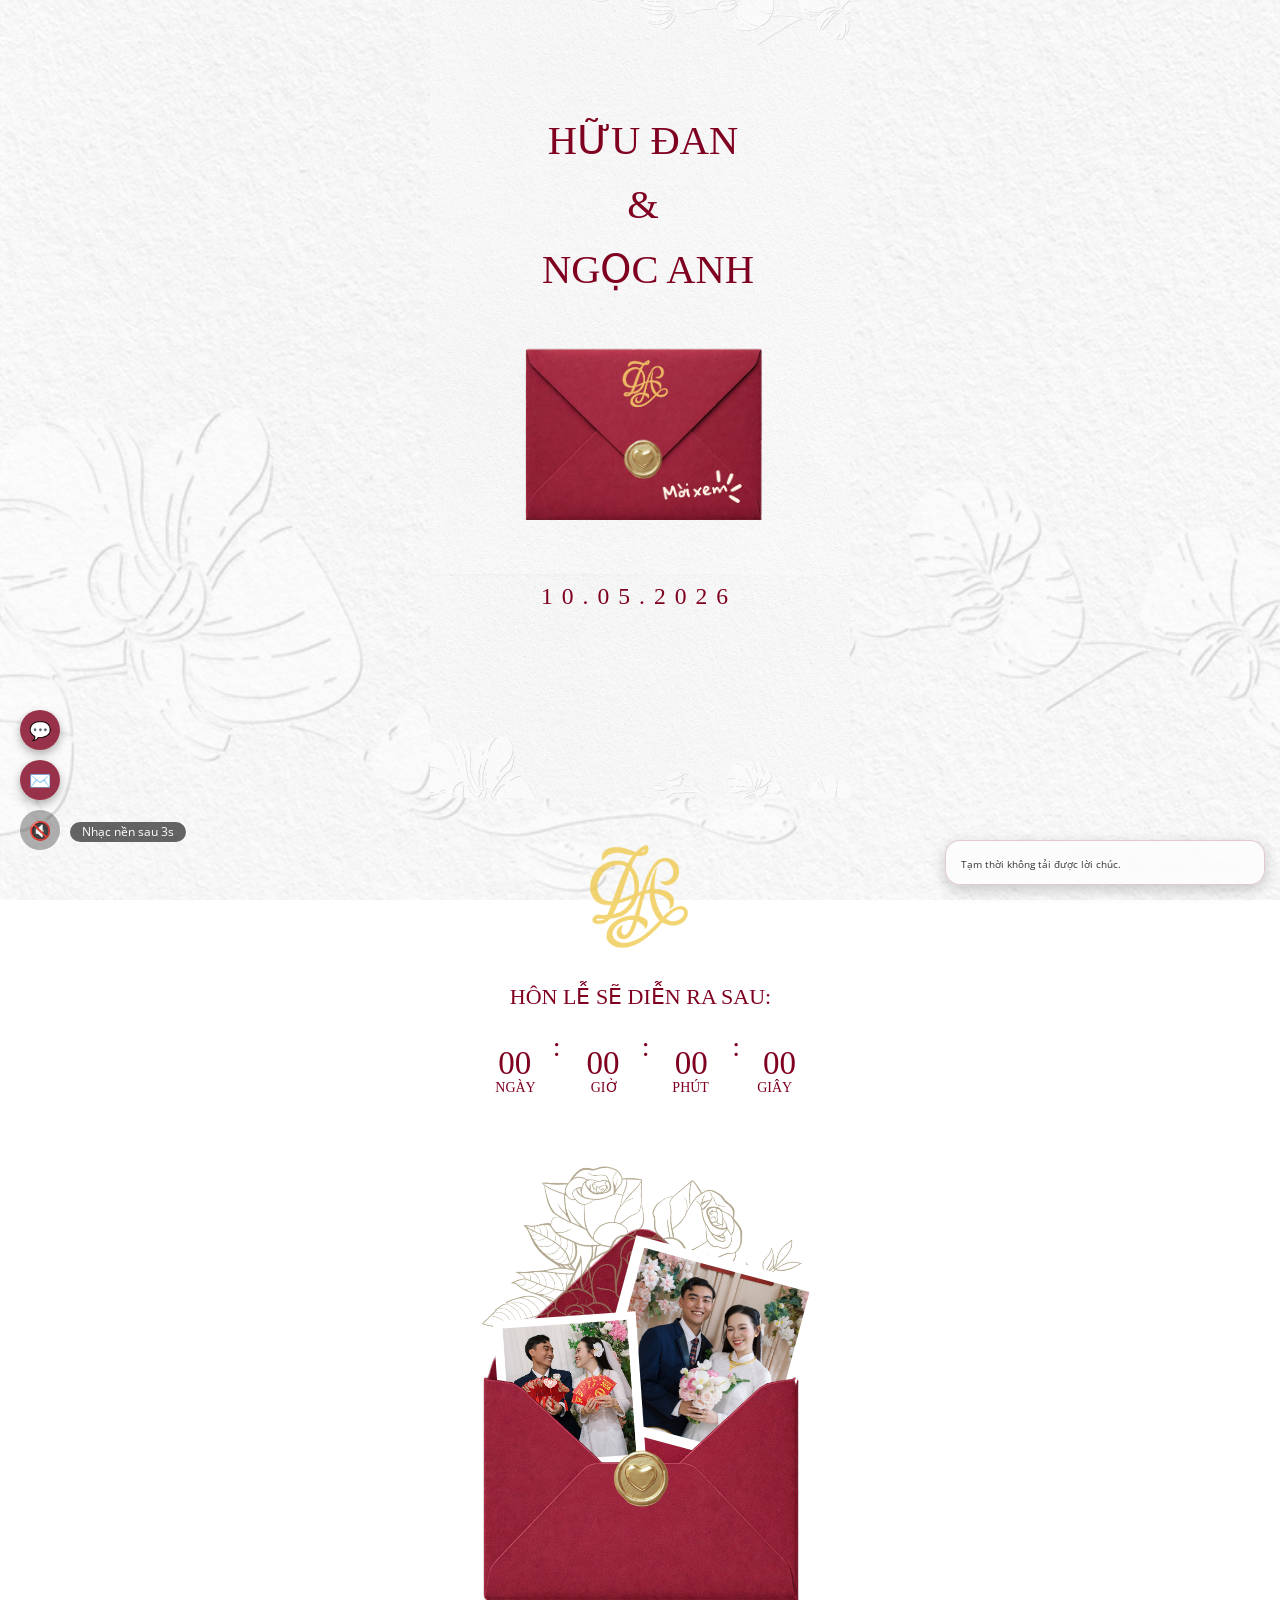
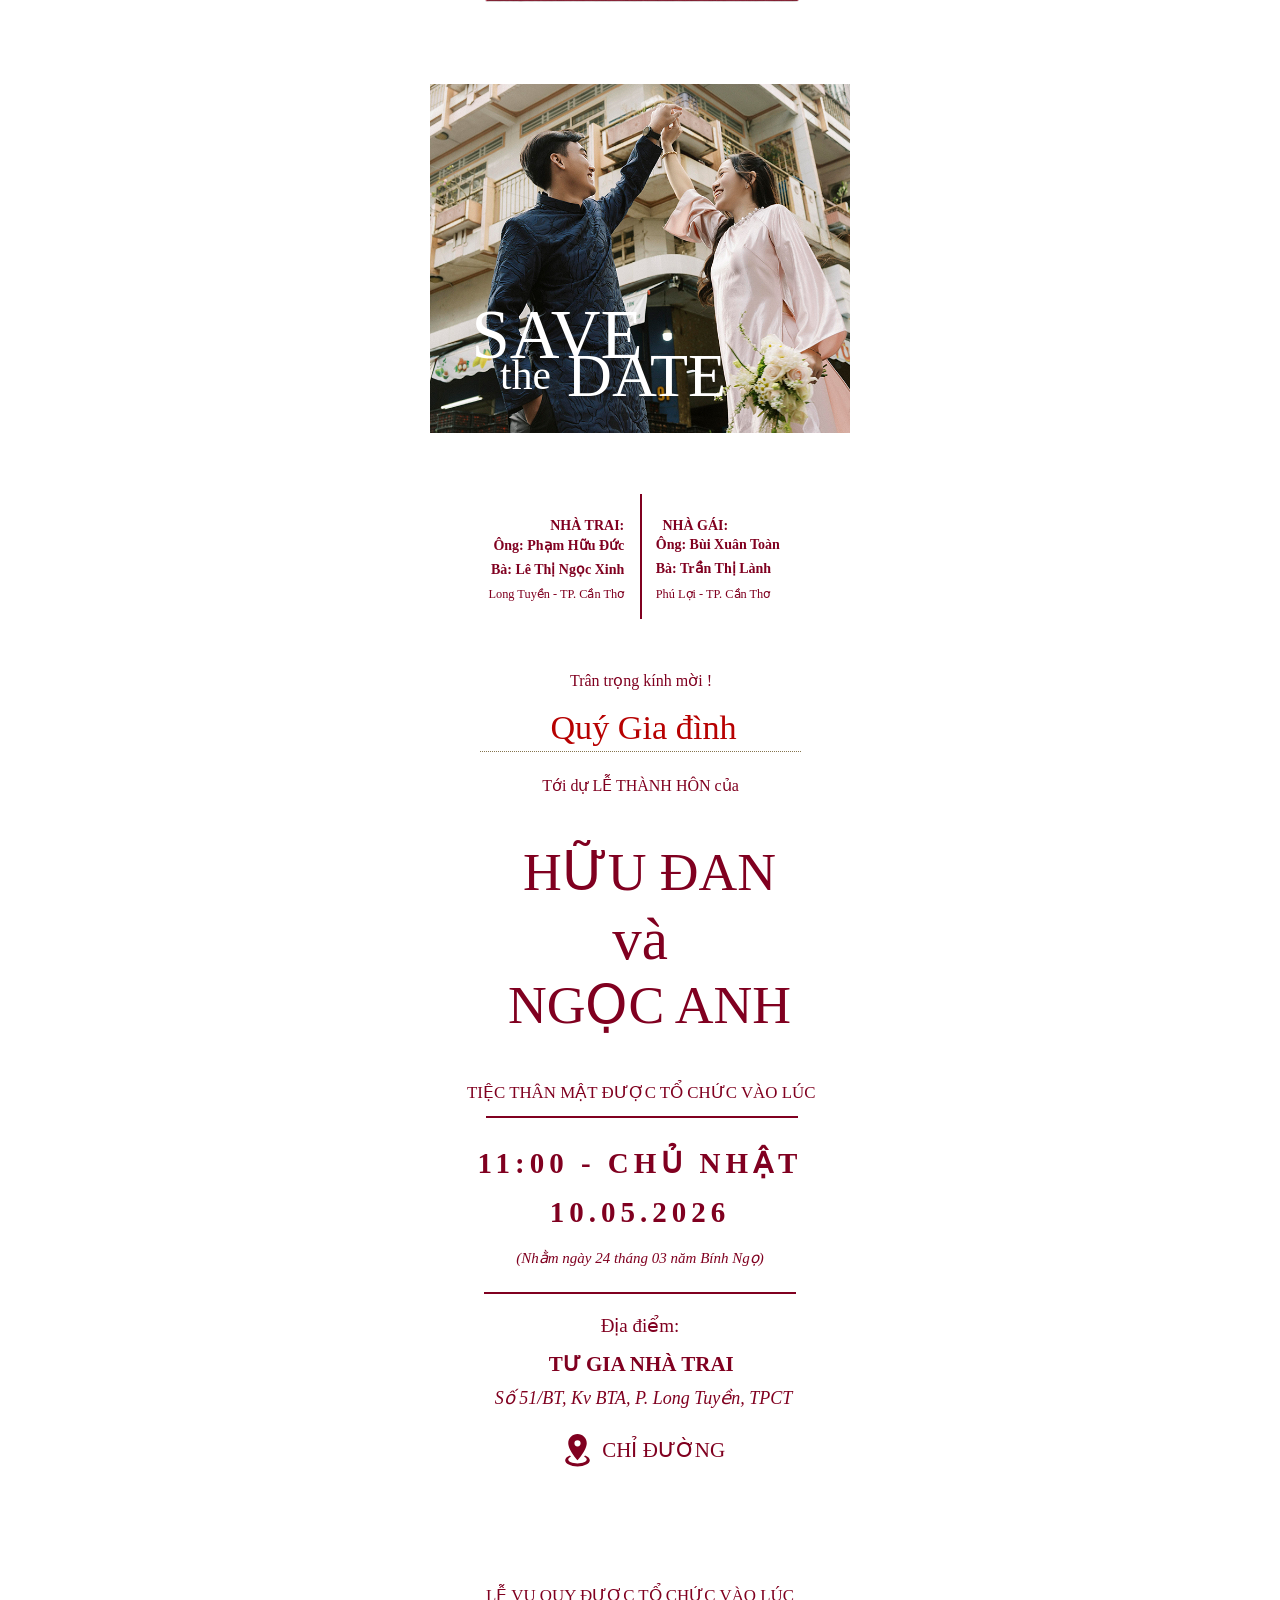
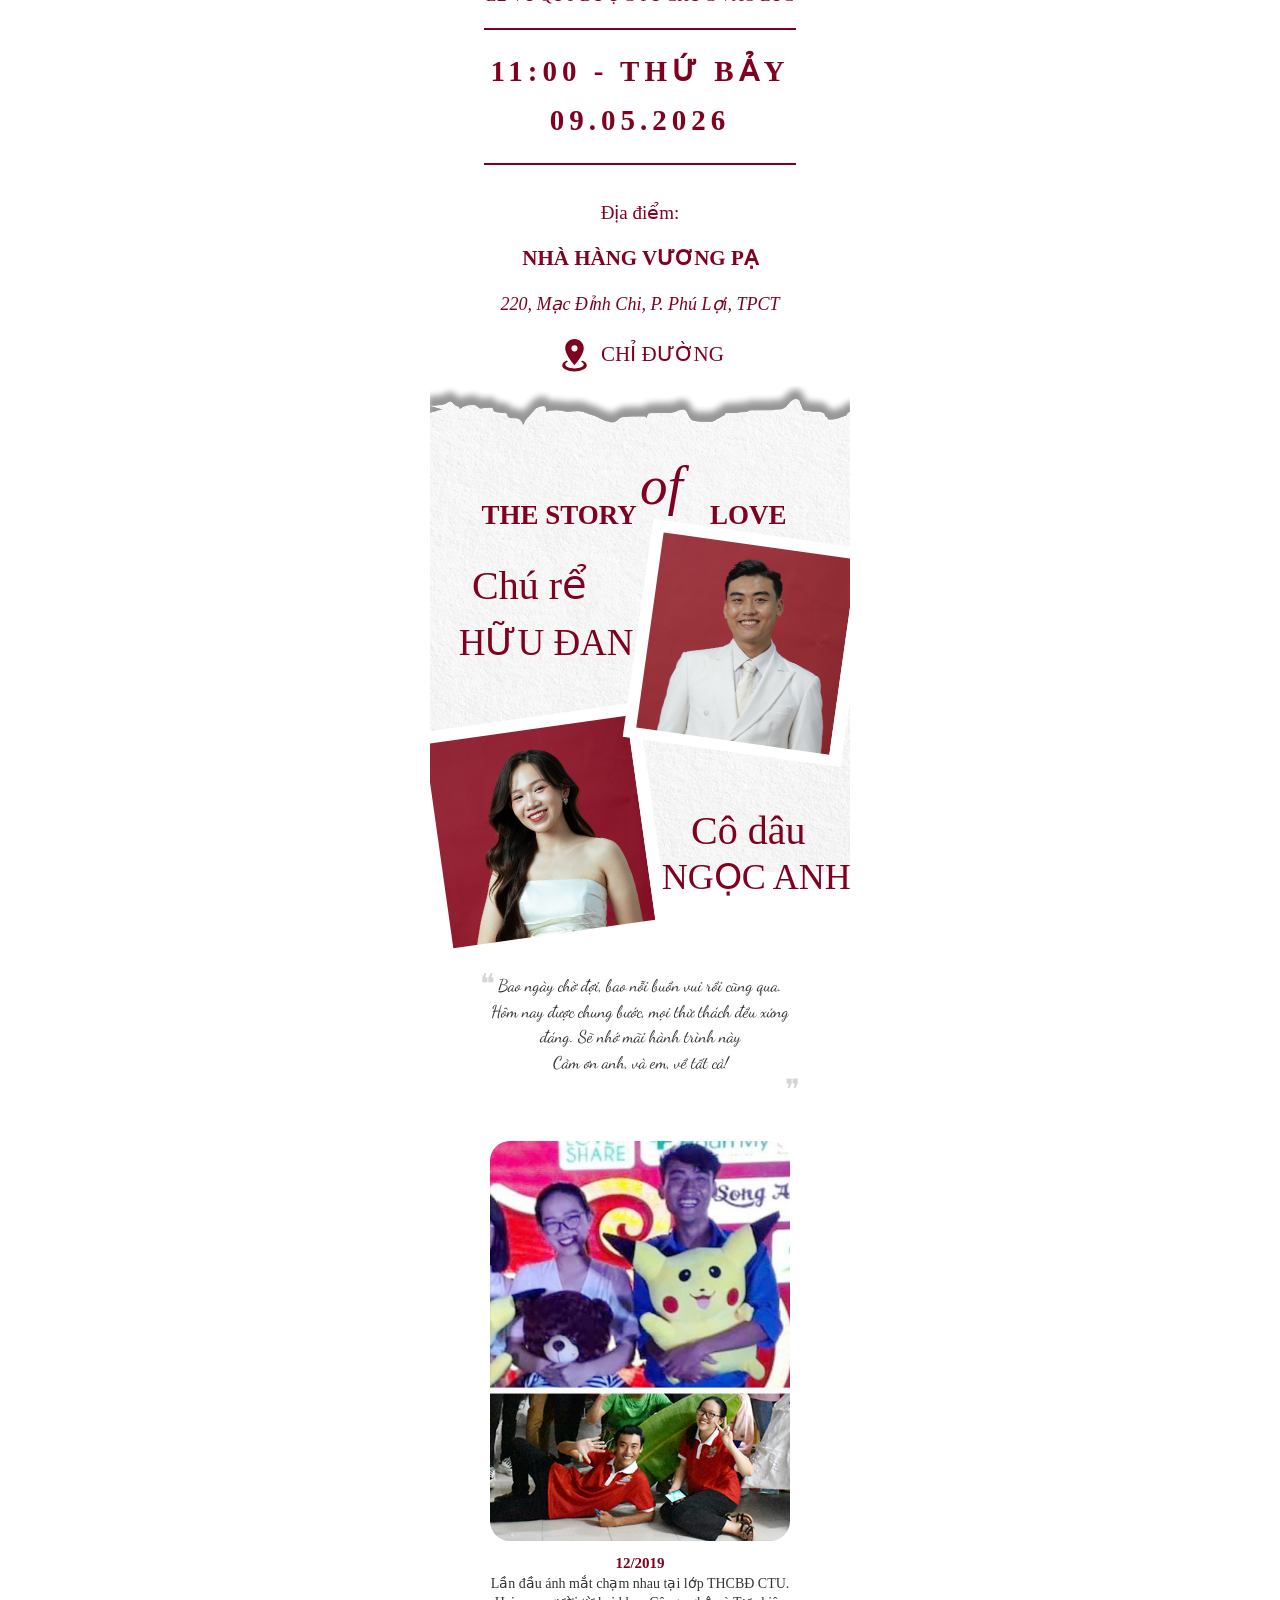
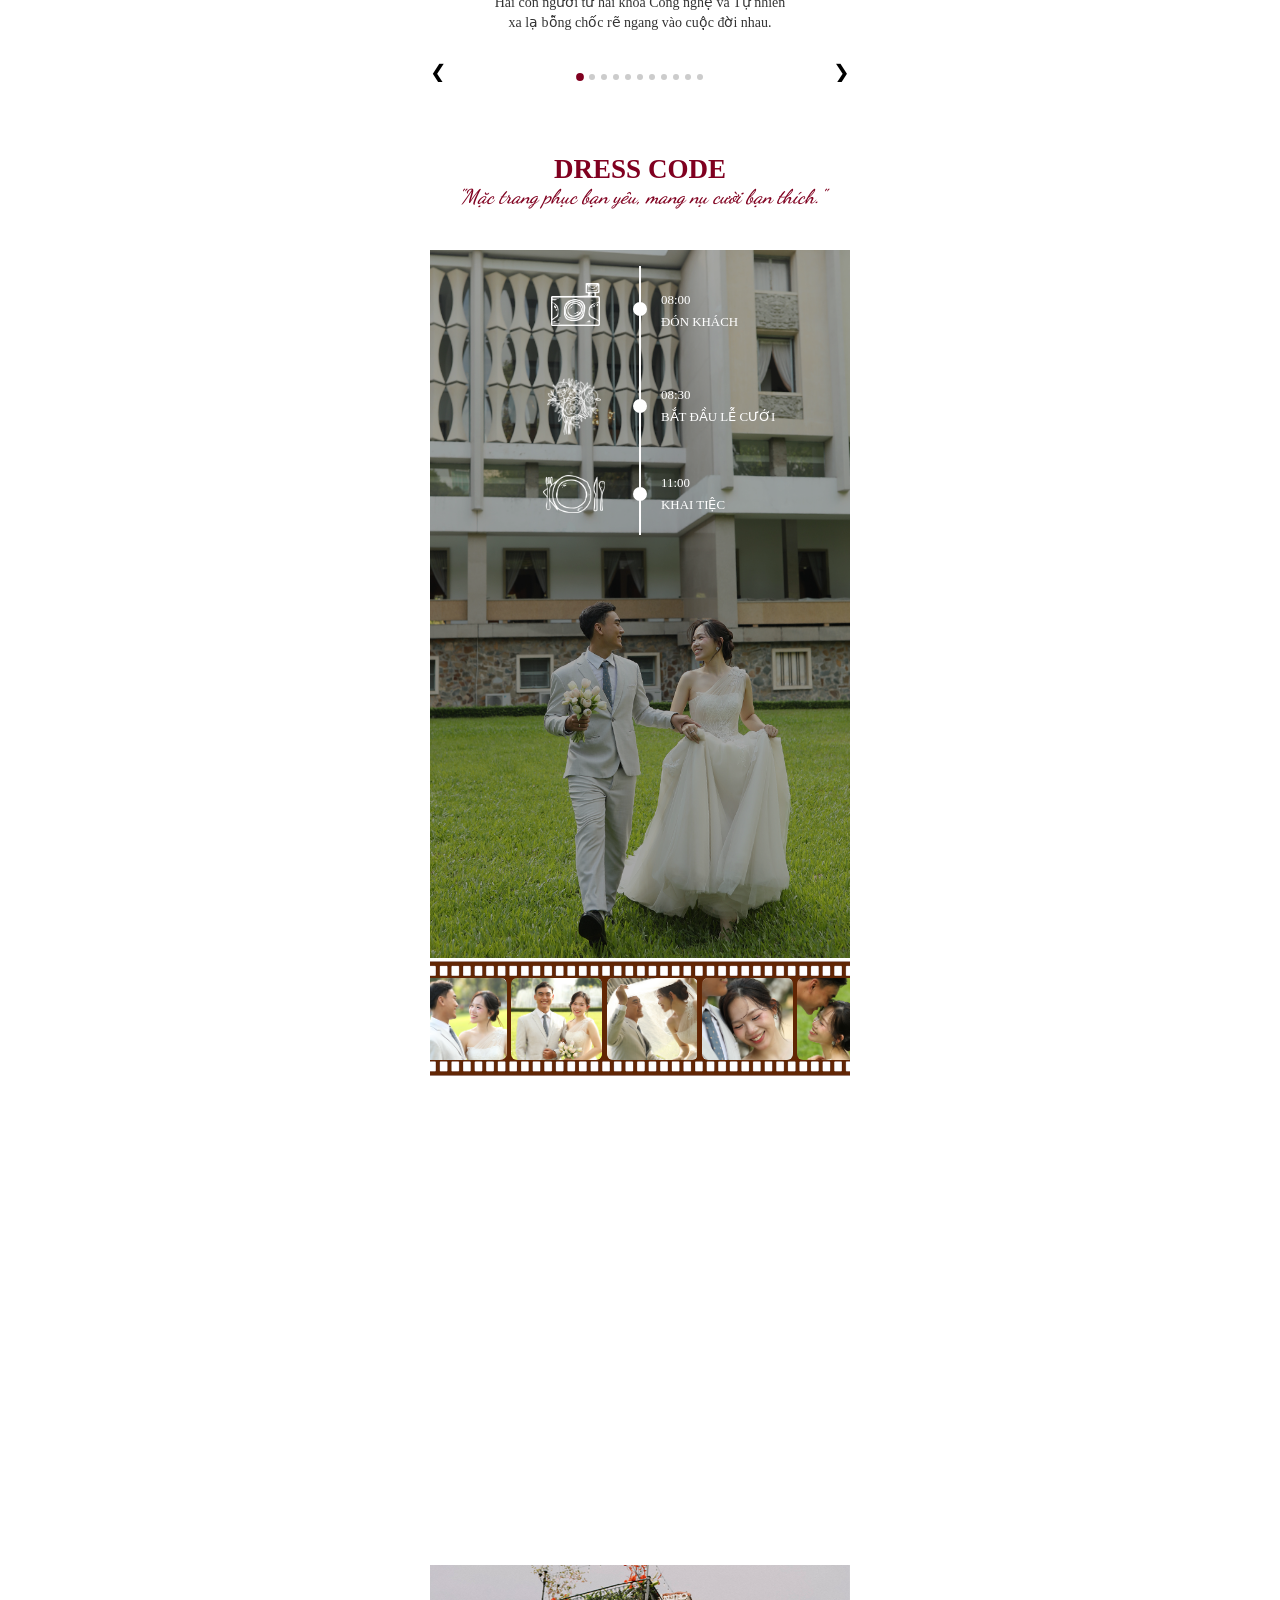
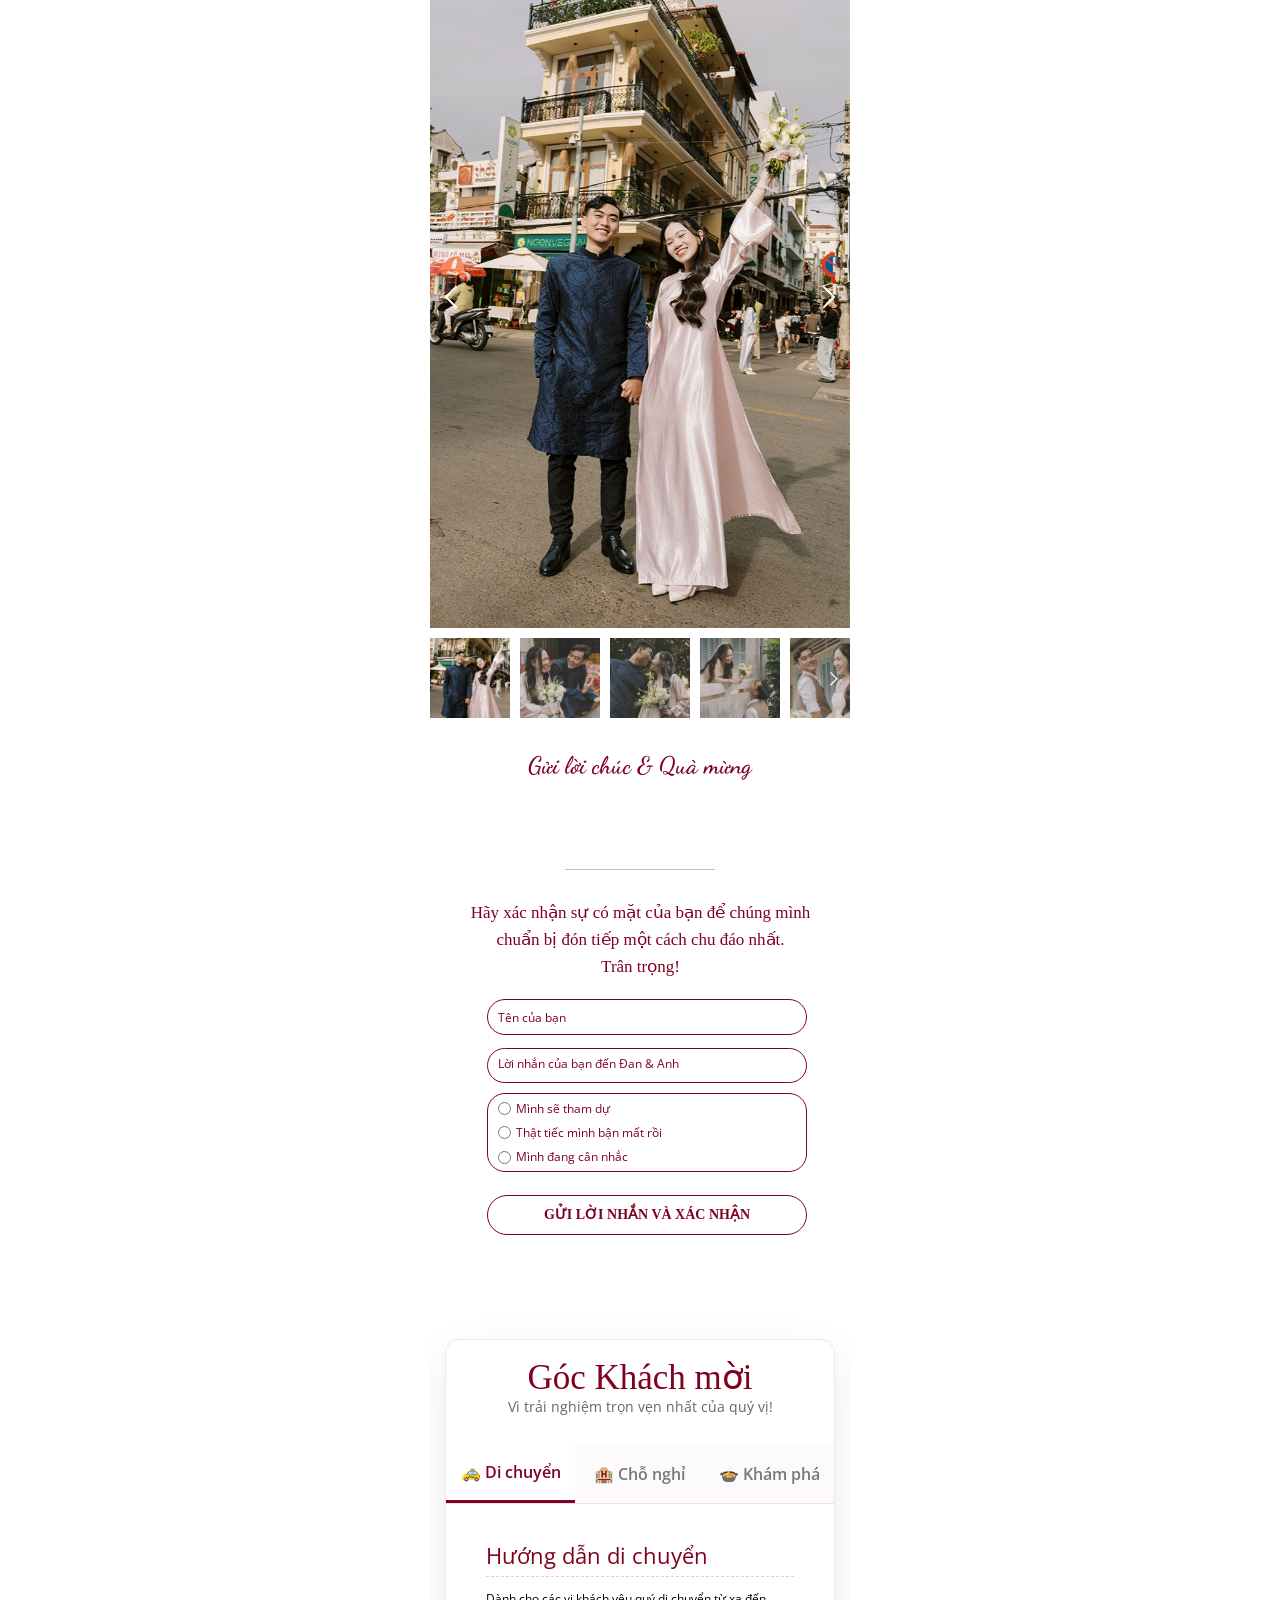
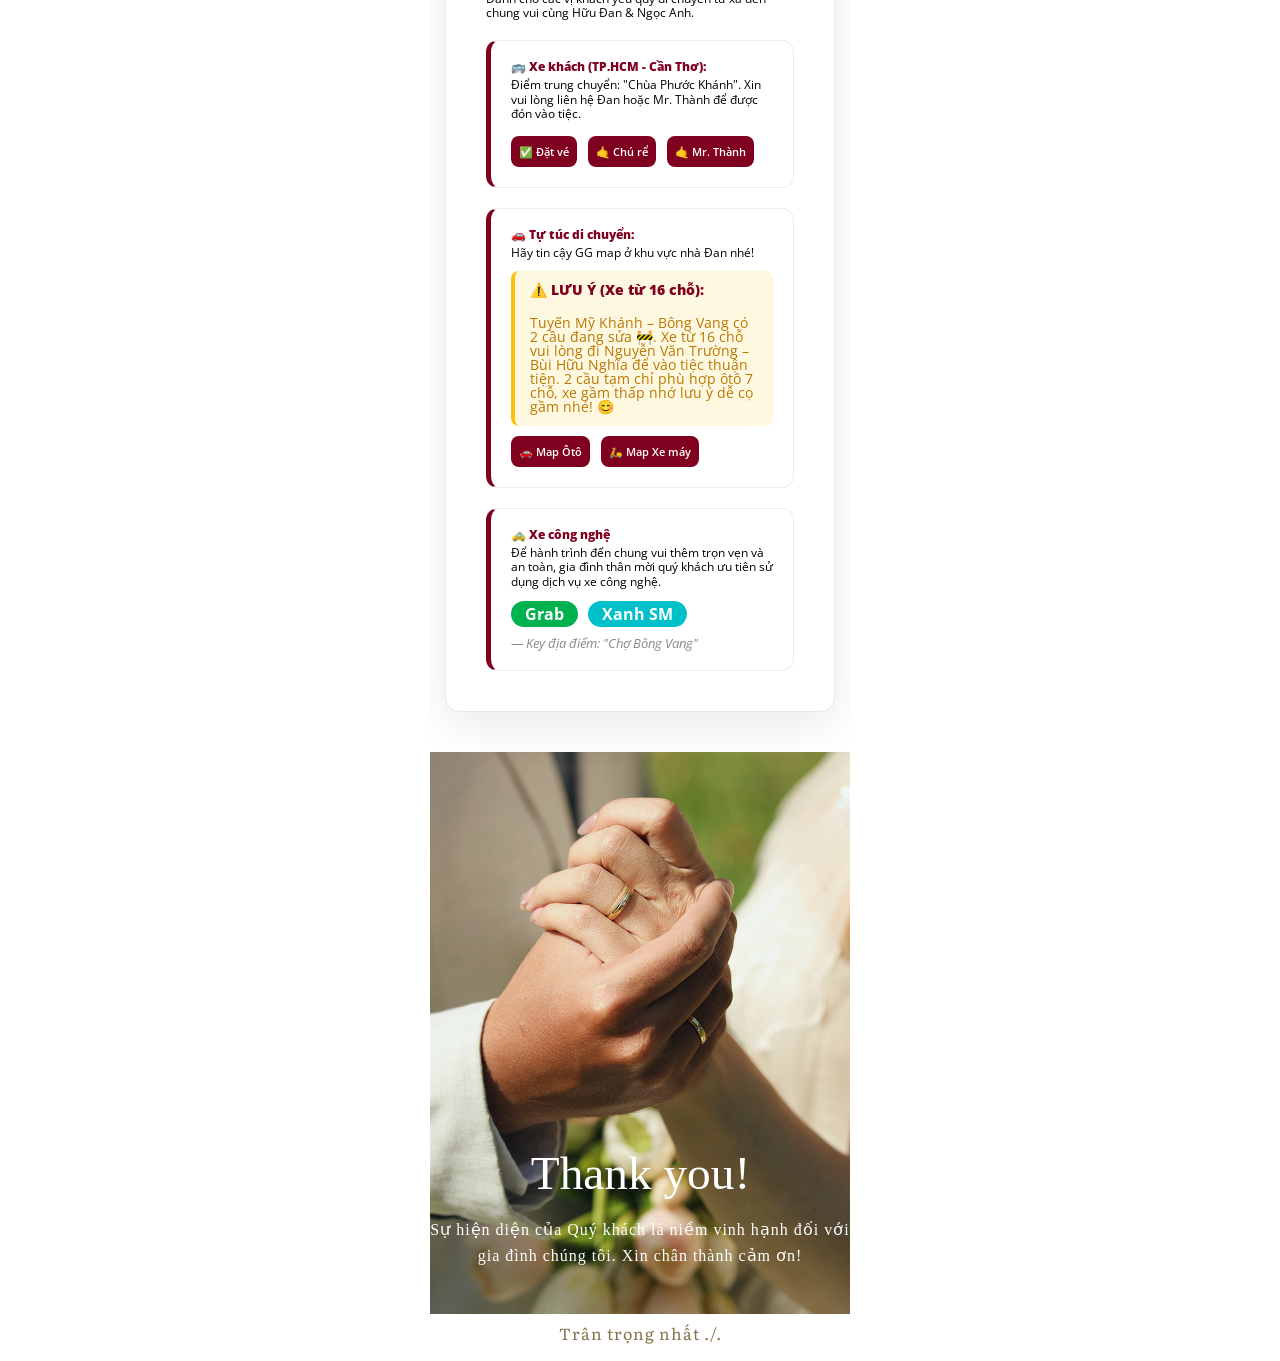
==== commit e2c33cb9: "sửa lỗi reso, update func chúc mừng" ====
--- a/dananh-100526/index.html
+++ b/dananh-100526/index.html
@@ -8595,7 +8595,7 @@
       .perspective-container {
         perspective: 1200px;
         z-index: 10002;
-        margin-top: -60px; /* Kéo thiệp lên cho cân đối bố cục */
+        margin-top: -100px; /* Kéo thiệp lên cho cân đối bố cục */
       }
 
       .envelope-3d {
@@ -8747,7 +8747,7 @@
             // Tự động kích hoạt chuỗi mở nắp sau 1.5s
             openTimeout = setTimeout(() => {
               envelope.classList.add("is-opened");
-            }, 1500);
+            }, 1000);
           }
         };
 
@@ -8766,5 +8766,224 @@
         overlay3D.onclick = close3DPopup;
       });
     </script>
+
+    <button id="btn-toggle-wishes" aria-label="Bật/tắt lời chúc">💬</button>
+
+    <div id="wishes-bottom-bar">
+      <div id="wishes-track">
+        <div class="wish-line">Đang tải những lời chúc dễ thương...</div>
+      </div>
+    </div>
+
+    <style>
+      #btn-toggle-wishes {
+        position: fixed;
+        bottom: 150px;
+        left: 20px;
+        width: 40px;
+        height: 40px;
+        background: rgba(128, 0, 32, 0.8);
+        border: none;
+        border-radius: 50%;
+        display: flex;
+        align-items: center;
+        justify-content: center;
+        font-size: 18px;
+        color: white;
+        cursor: pointer;
+        z-index: 10000;
+        box-shadow: 0 4px 10px rgba(0, 0, 0, 0.3);
+        transition: transform 0.2s;
+      }
+      #btn-toggle-wishes:active {
+        transform: scale(0.9);
+      }
+
+      #wishes-bottom-bar {
+        position: fixed;
+        bottom: 15px;
+        right: 15px; /* 1. Đẩy sát về lề phải thay vì nằm giữa */
+        left: auto; /* 2. Hủy bỏ thuộc tính left cũ */
+        width: 80%; /* 3. Giảm độ rộng xuống để chừa chỗ bên trái cho dàn nút */
+        max-width: 320px; /* Giới hạn chiều ngang tối đa */
+
+        /* Chỉnh độ mờ (Opacity 0.6) và hiệu ứng kính mờ (Blur) */
+        background: rgba(255, 255, 255, 0.6);
+        backdrop-filter: blur(5px);
+        -webkit-backdrop-filter: blur(5px);
+
+        border: 1px solid rgba(128, 0, 32, 0.2);
+        border-radius: 15px;
+        box-shadow: 0 5px 15px rgba(0, 0, 0, 0.2);
+        z-index: 9999;
+        overflow: hidden;
+        transition:
+          height 0.4s ease,
+          transform 0.4s ease,
+          opacity 0.4s ease;
+        opacity: 1;
+        transform: translateY(0); /* 4. Hủy bỏ cái translateX(-50%) cũ */
+      }
+
+      /* Trạng thái ẩn: Chỉ cần đẩy tuột xuống lề dưới */
+      #wishes-bottom-bar.hide-bar {
+        transform: translateY(80px);
+        opacity: 0;
+        pointer-events: none;
+      }
+
+      #wishes-track {
+        width: 100%;
+        display: flex;
+        flex-direction: column;
+        transition: transform 0.5s ease-in-out;
+      }
+
+      /* TỐI ƯU CHO CHỮ DÀI: Cho phép rớt dòng, xếp tên và chữ theo chiều dọc */
+      .wish-line {
+        height: auto;
+        min-height: 45px;
+        display: flex;
+        flex-direction: column;
+        justify-content: center;
+        align-items: flex-start;
+        padding: 10px 15px;
+        font-family: "Open Sans", sans-serif;
+        font-size: 10px;
+        color: #333;
+        white-space: normal; /* Cho phép chữ tự xuống dòng */
+        box-sizing: border-box; /* Đảm bảo tính toán chiều cao chính xác */
+      }
+
+      .wish-name {
+        font-weight: bold;
+        color: rgb(128, 0, 32);
+        margin-bottom: 4px;
+        font-size: 12px;
+      }
+
+      .wish-text {
+        font-style: italic;
+        line-height: 1.4;
+        /* Ép tối đa 4 dòng, dư thì hiện dấu ... */
+        display: -webkit-box;
+        -webkit-line-clamp: 4;
+        -webkit-box-orient: vertical;
+        overflow: hidden;
+      }
+    </style>
+
+    <script>
+      document.addEventListener("DOMContentLoaded", function () {
+        const SHEET_ID = "1UcTg4DUaddS0J3cx9BPAYyXm3cdTHPE3T8K9_lmS4Pk";
+        const NAME_COL = 1;
+        const WISH_COL = 2;
+        const STATUS_COL = 4;
+
+        const btnToggle = document.getElementById("btn-toggle-wishes");
+        const wishesBar = document.getElementById("wishes-bottom-bar");
+        const track = document.getElementById("wishes-track");
+
+        let wishesData = [];
+        let currentIndex = 0;
+        let currentScrollY = 0; // Tọa độ cuộn sẽ được tính toán tự động
+
+        btnToggle.onclick = () => {
+          wishesBar.classList.toggle("hide-bar");
+        };
+
+        // Thay 123456789 bằng số gid thật của ní nhé
+        const url = `https://docs.google.com/spreadsheets/d/${SHEET_ID}/gviz/tq?tqx=out:json&gid=1378499844`;
+
+        fetch(url)
+          .then((res) => res.text())
+          .then((data) => {
+            const json = JSON.parse(data.substr(47).slice(0, -2));
+            const rows = json.table.rows;
+
+            wishesData = rows.filter((row) => {
+              const status =
+                row.c && row.c[STATUS_COL] && row.c[STATUS_COL].v
+                  ? row.c[STATUS_COL].v.toString().trim().toLowerCase()
+                  : "";
+              return status === "yes";
+            });
+
+            if (wishesData.length === 0) {
+              track.innerHTML =
+                '<div class="wish-line">Chưa có lời chúc nào được hiển thị.</div>';
+              wishesBar.style.height = track.children[0].offsetHeight + "px";
+              return;
+            }
+
+            renderWishes();
+
+            // Chờ DOM vẽ chữ xong mới tính toán chiều cao thật của item đầu tiên
+            setTimeout(() => {
+              wishesBar.style.height = track.children[0].offsetHeight + "px";
+              startTicker();
+            }, 100);
+          })
+          .catch((err) => {
+            console.error("Lỗi:", err);
+            track.innerHTML =
+              '<div class="wish-line">Tạm thời không tải được lời chúc.</div>';
+            wishesBar.style.height = track.children[0].offsetHeight + "px";
+          });
+
+        function renderWishes() {
+          let html = "";
+          wishesData.forEach((row) => {
+            const name =
+              row.c && row.c[NAME_COL] && row.c[NAME_COL].v
+                ? row.c[NAME_COL].v
+                : "Khách mời";
+            const wish =
+              row.c && row.c[WISH_COL] && row.c[WISH_COL].v
+                ? row.c[WISH_COL].v
+                : "Chúc hai bạn trăm năm hạnh phúc!";
+            html += `
+              <div class="wish-line">
+                <span class="wish-name">${name}</span>
+                <span class="wish-text">"${wish}"</span>
+              </div>
+            `;
+          });
+          track.innerHTML = html + html;
+        }
+
+        function startTicker() {
+          const totalOriginalWishes = wishesData.length;
+
+          // Tăng thời gian chờ lên 4.5 giây để khách kịp đọc chữ dài
+          setInterval(() => {
+            // 1. Tính toán cuộn lên dựa trên chiều cao THẬT của item vừa đi qua
+            const prevItemHeight = track.children[currentIndex].offsetHeight;
+            currentScrollY += prevItemHeight;
+
+            currentIndex++;
+            const activeItem = track.children[currentIndex];
+
+            // 2. Cuộn track chữ lên
+            track.style.transition = "transform 0.5s ease-in-out";
+            track.style.transform = `translateY(-${currentScrollY}px)`;
+
+            // 3. Khung Bar co giãn theo chiều cao của item mới hiện ra
+            wishesBar.style.height = activeItem.offsetHeight + "px";
+
+            // 4. Reset ngầm khi hết vòng lặp
+            if (currentIndex === totalOriginalWishes) {
+              setTimeout(() => {
+                track.style.transition = "none";
+                currentIndex = 0;
+                currentScrollY = 0;
+                track.style.transform = `translateY(0)`;
+                wishesBar.style.height = track.children[0].offsetHeight + "px";
+              }, 500);
+            }
+          }, 4500);
+        }
+      });
+    </script>
   </body>
 </html>
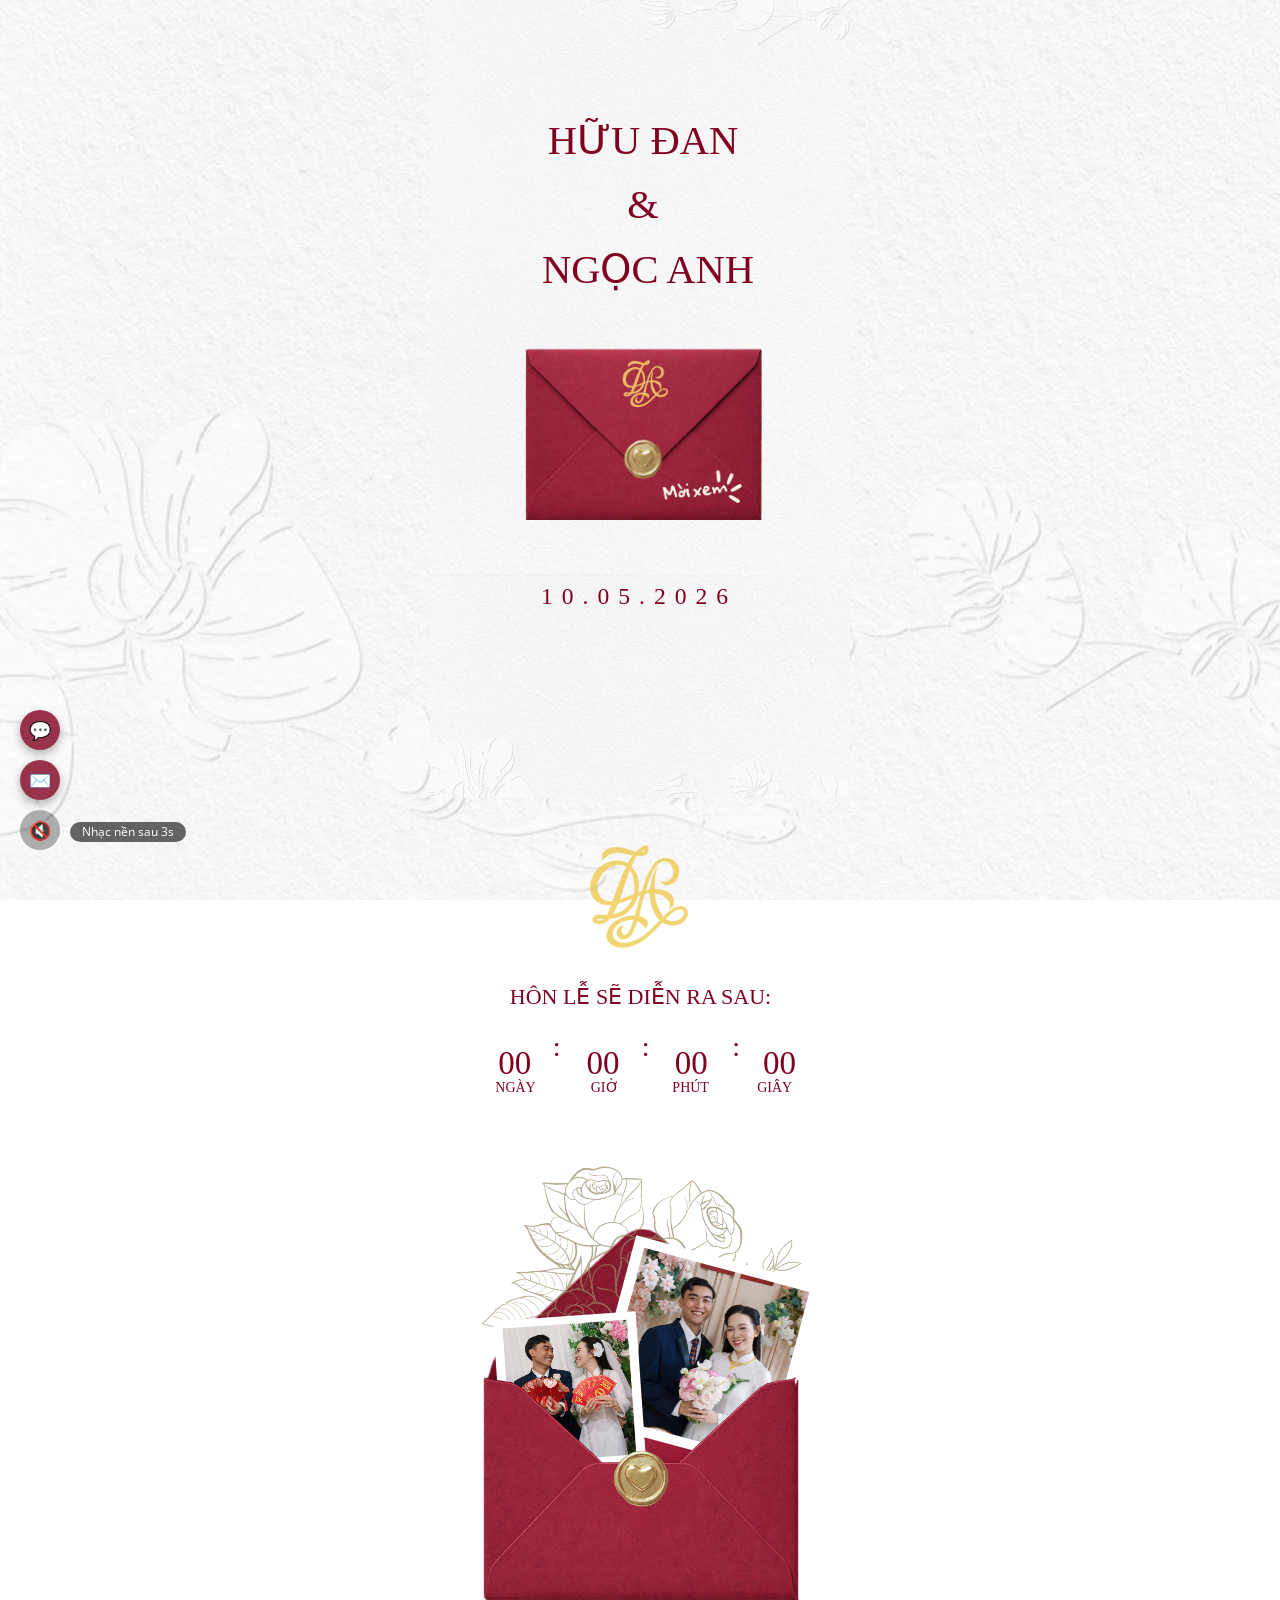
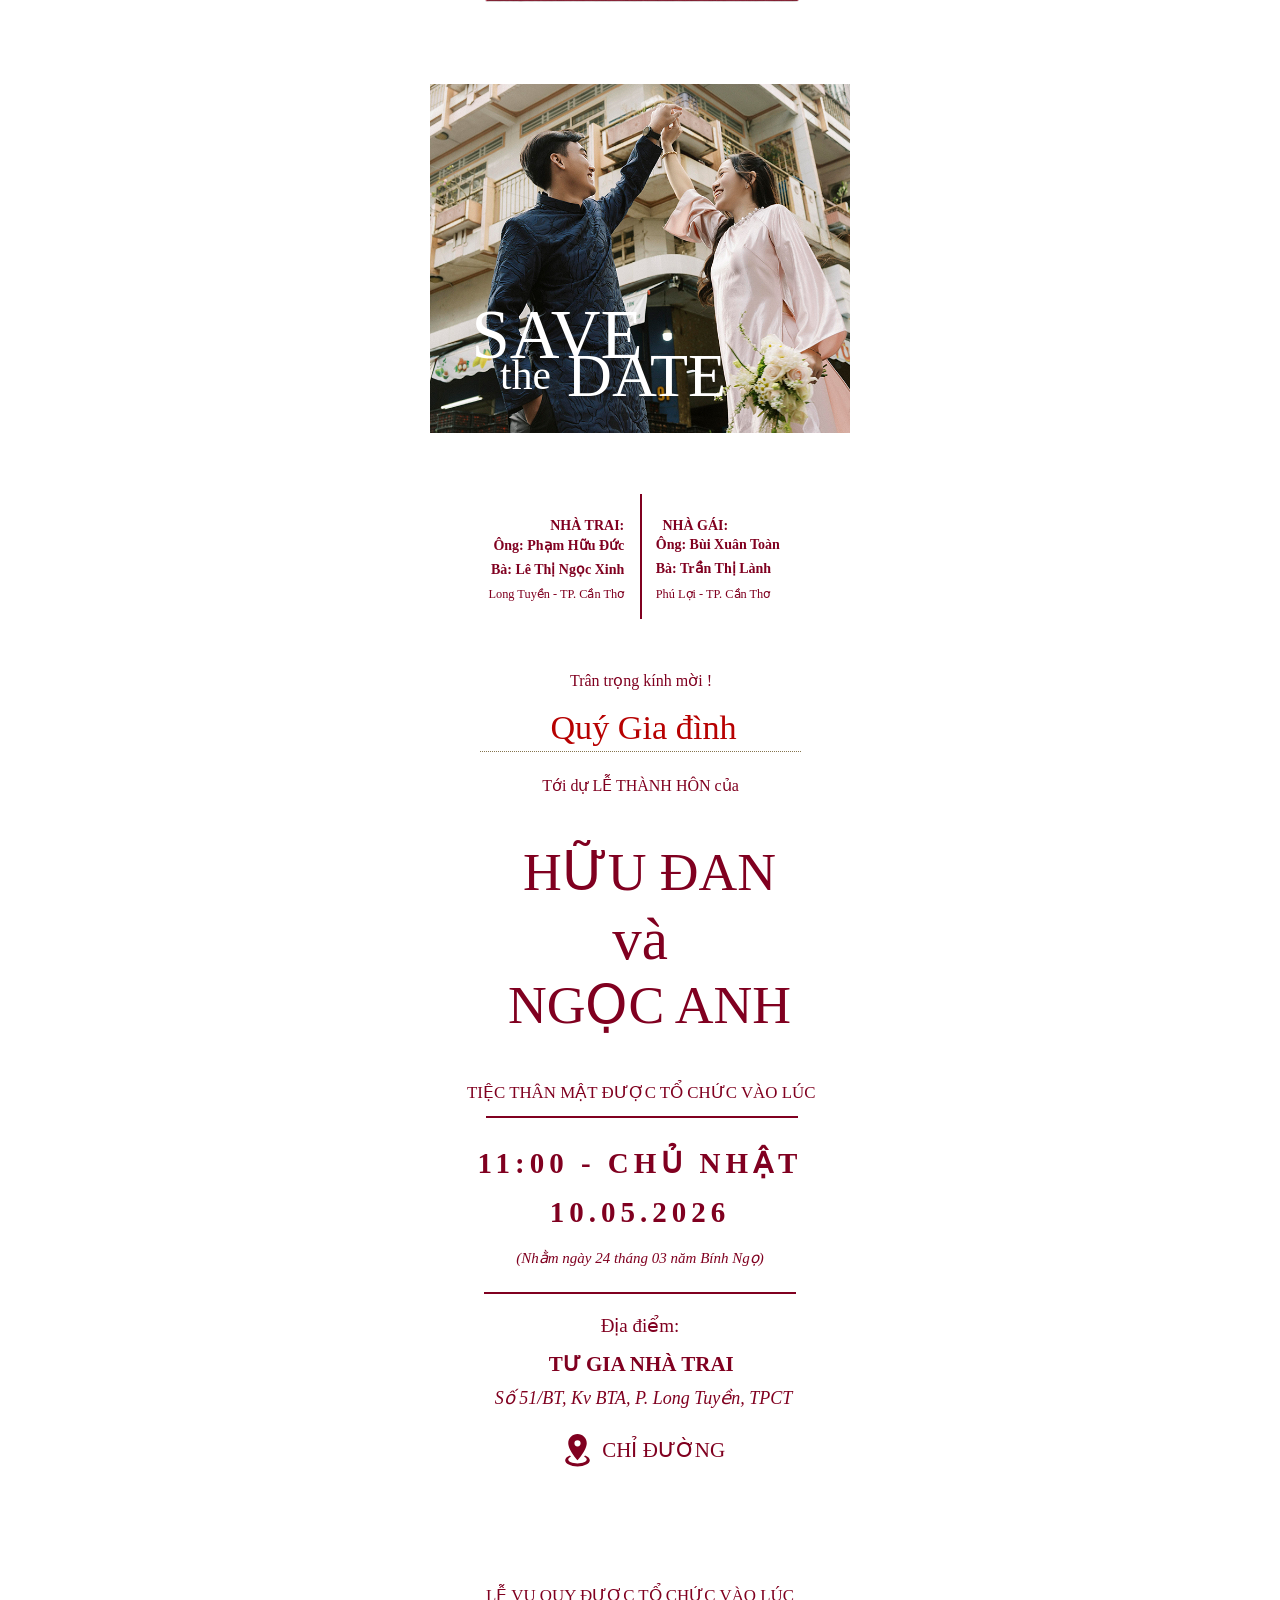
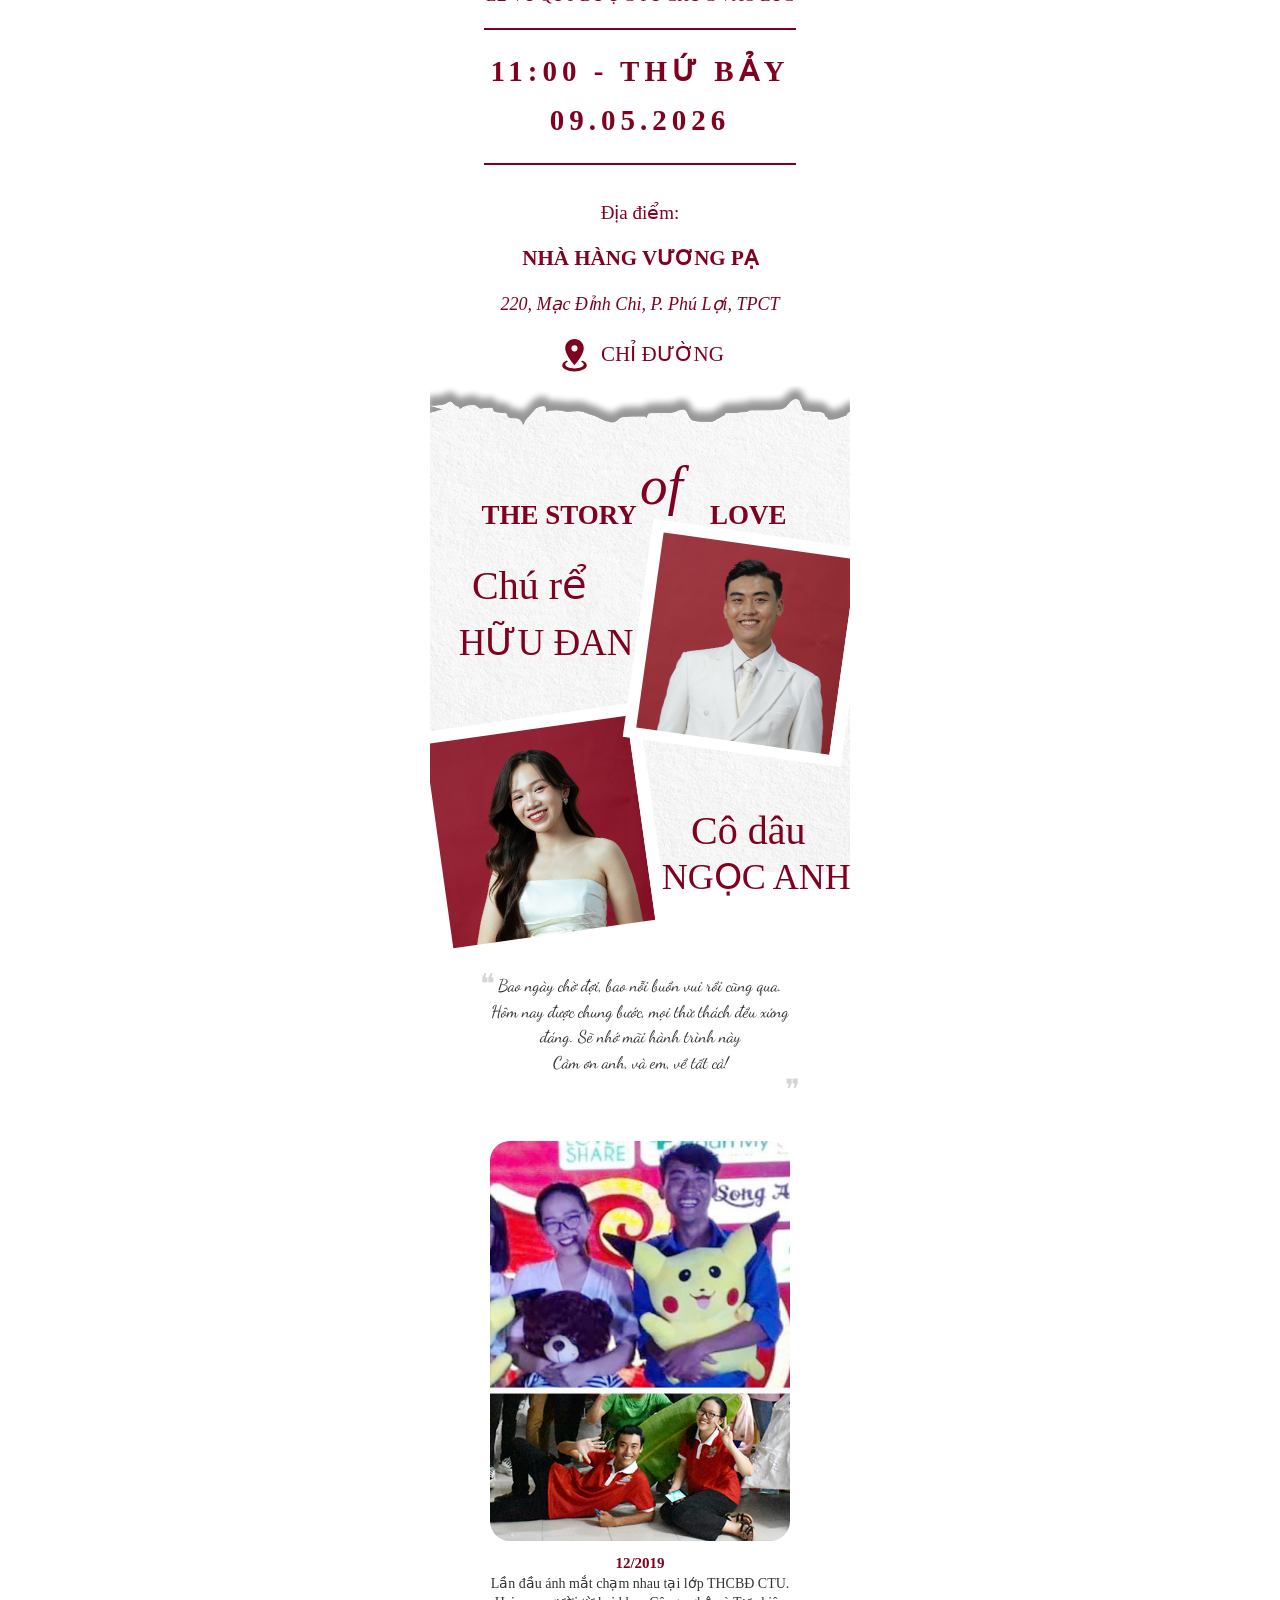
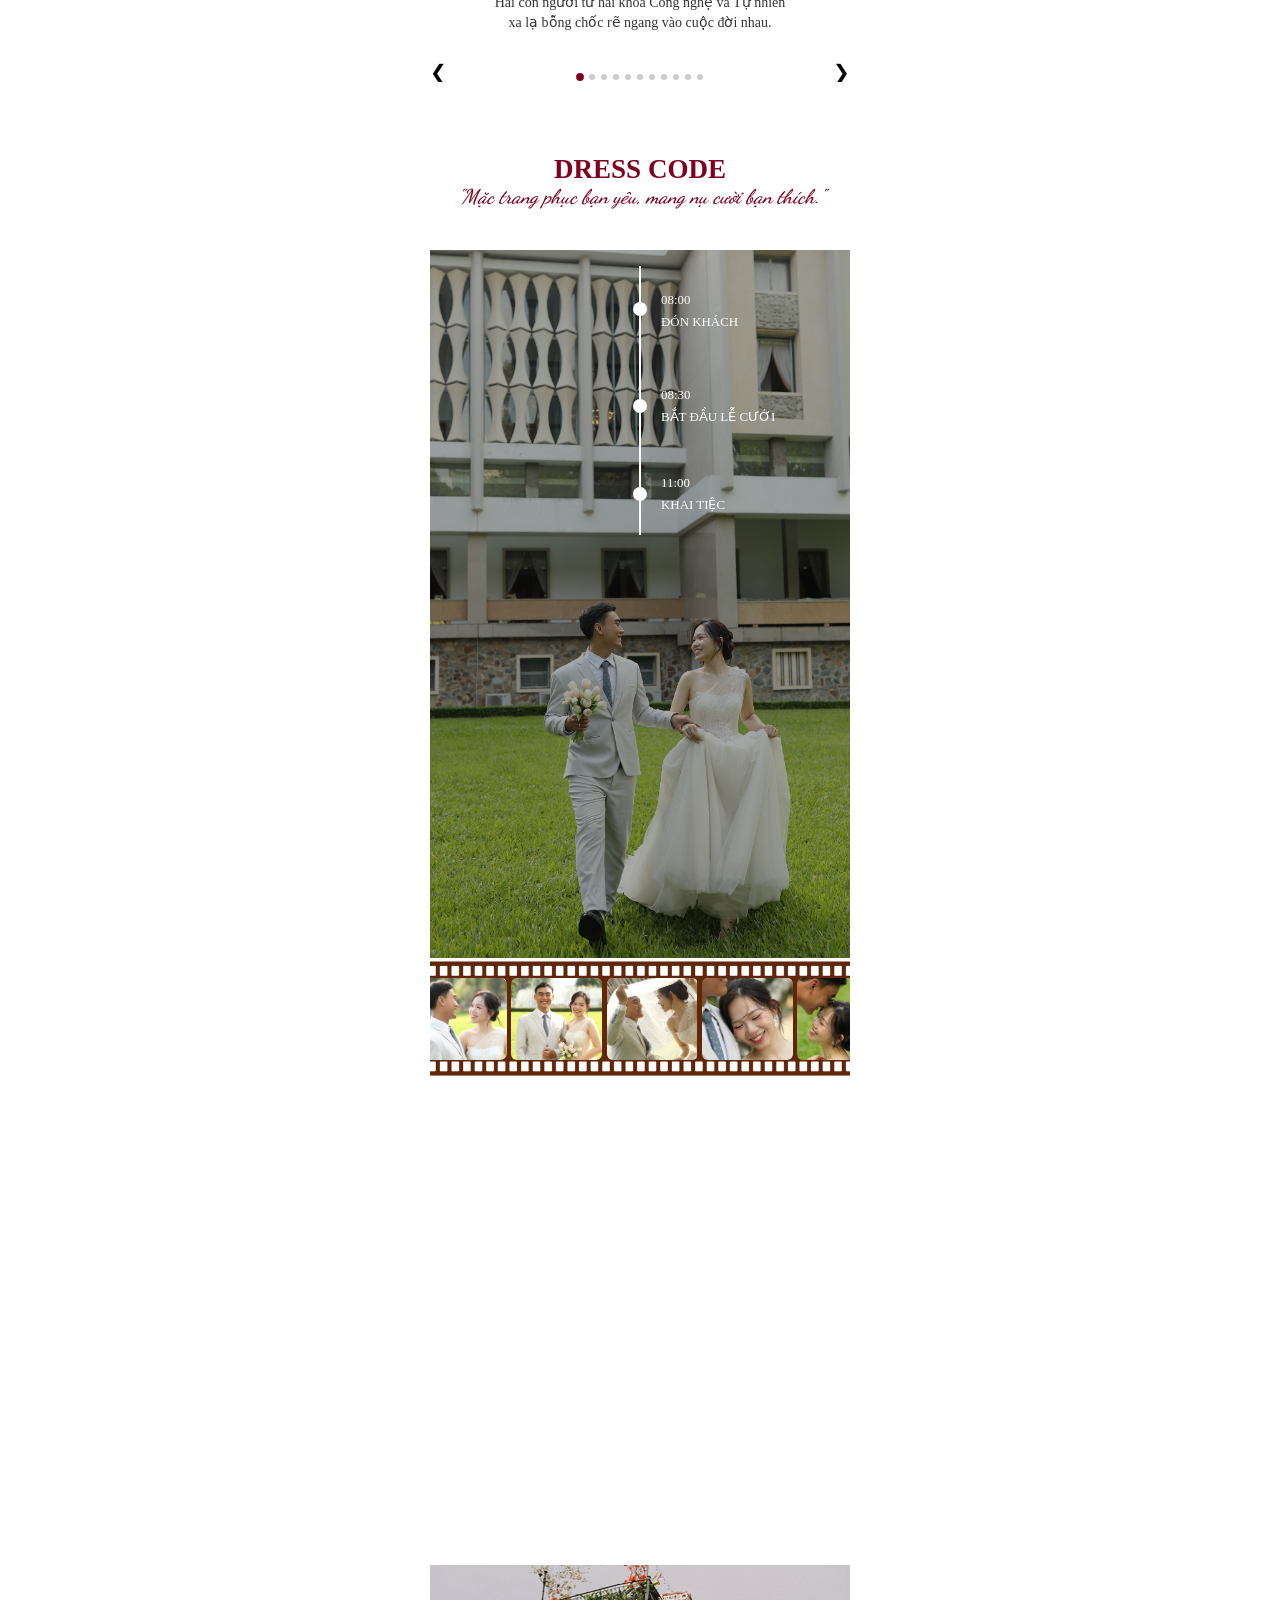
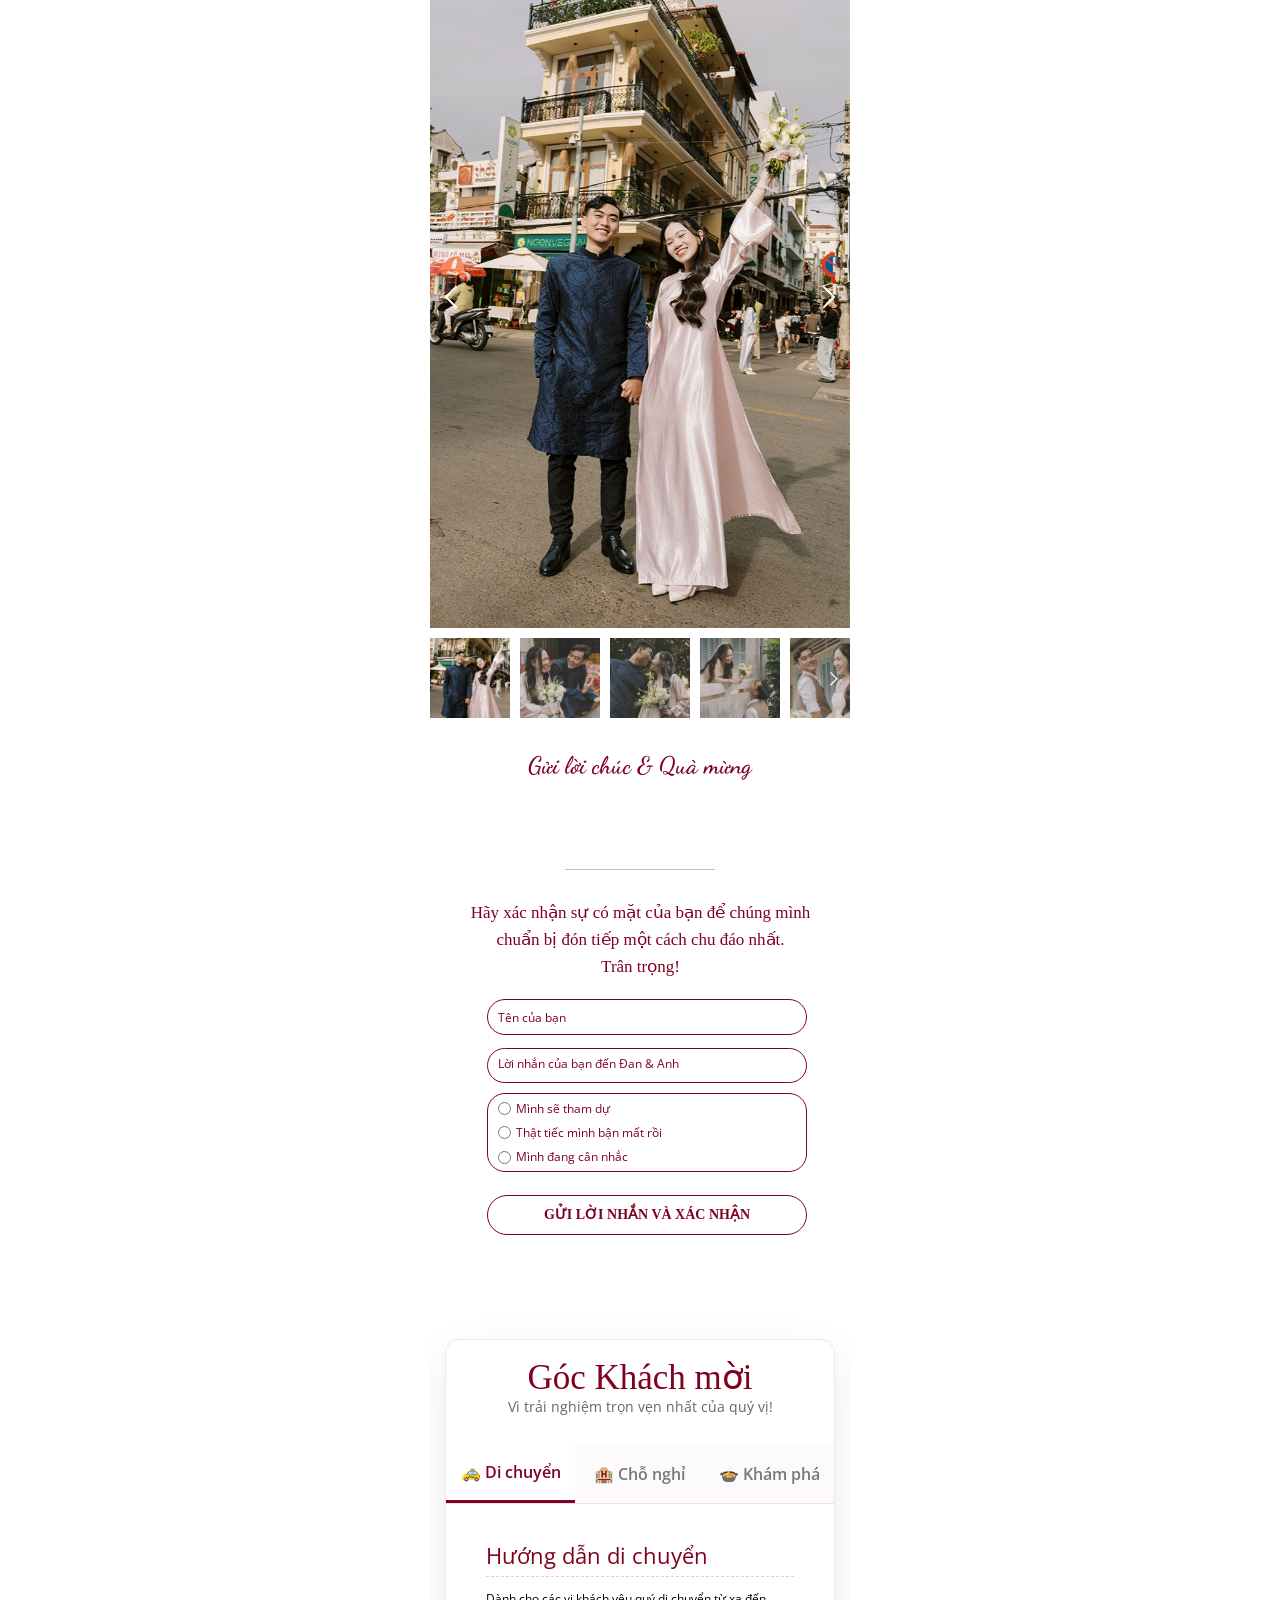
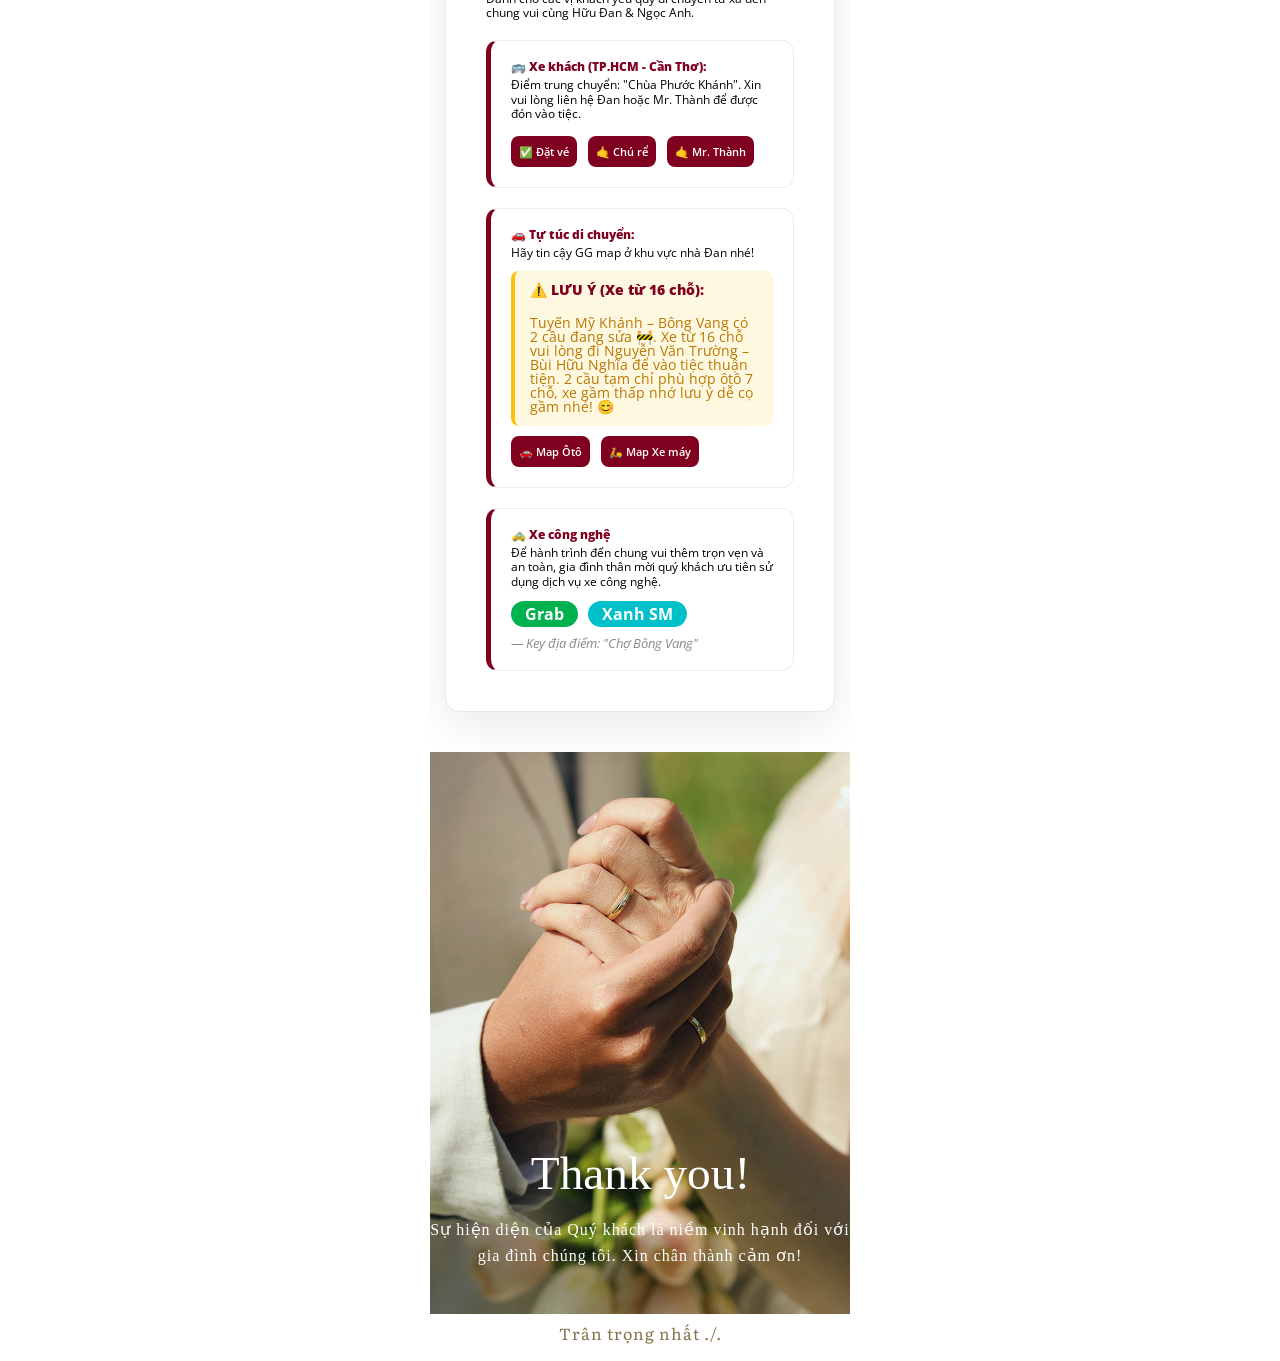
==== commit fa1a145b: "update lời chúc" ====
--- a/dananh-100526/index.html
+++ b/dananh-100526/index.html
@@ -8769,7 +8769,7 @@
 
     <button id="btn-toggle-wishes" aria-label="Bật/tắt lời chúc">💬</button>
 
-    <div id="wishes-bottom-bar">
+    <div id="wishes-bottom-bar" class="hide-bar">
       <div id="wishes-track">
         <div class="wish-line">Đang tải những lời chúc dễ thương...</div>
       </div>
@@ -8888,6 +8888,14 @@
         let currentIndex = 0;
         let currentScrollY = 0; // Tọa độ cuộn sẽ được tính toán tự động
 
+        setTimeout(() => {
+          // Kiểm tra xem khách có lỡ tay bấm mở trước khi hết 5s không,
+          // nếu thanh đang ẩn thì mới cho hiện lên
+          if (wishesBar.classList.contains("hide-bar")) {
+            wishesBar.classList.remove("hide-bar");
+          }
+        }, 5000);
+
         btnToggle.onclick = () => {
           wishesBar.classList.toggle("hide-bar");
         };
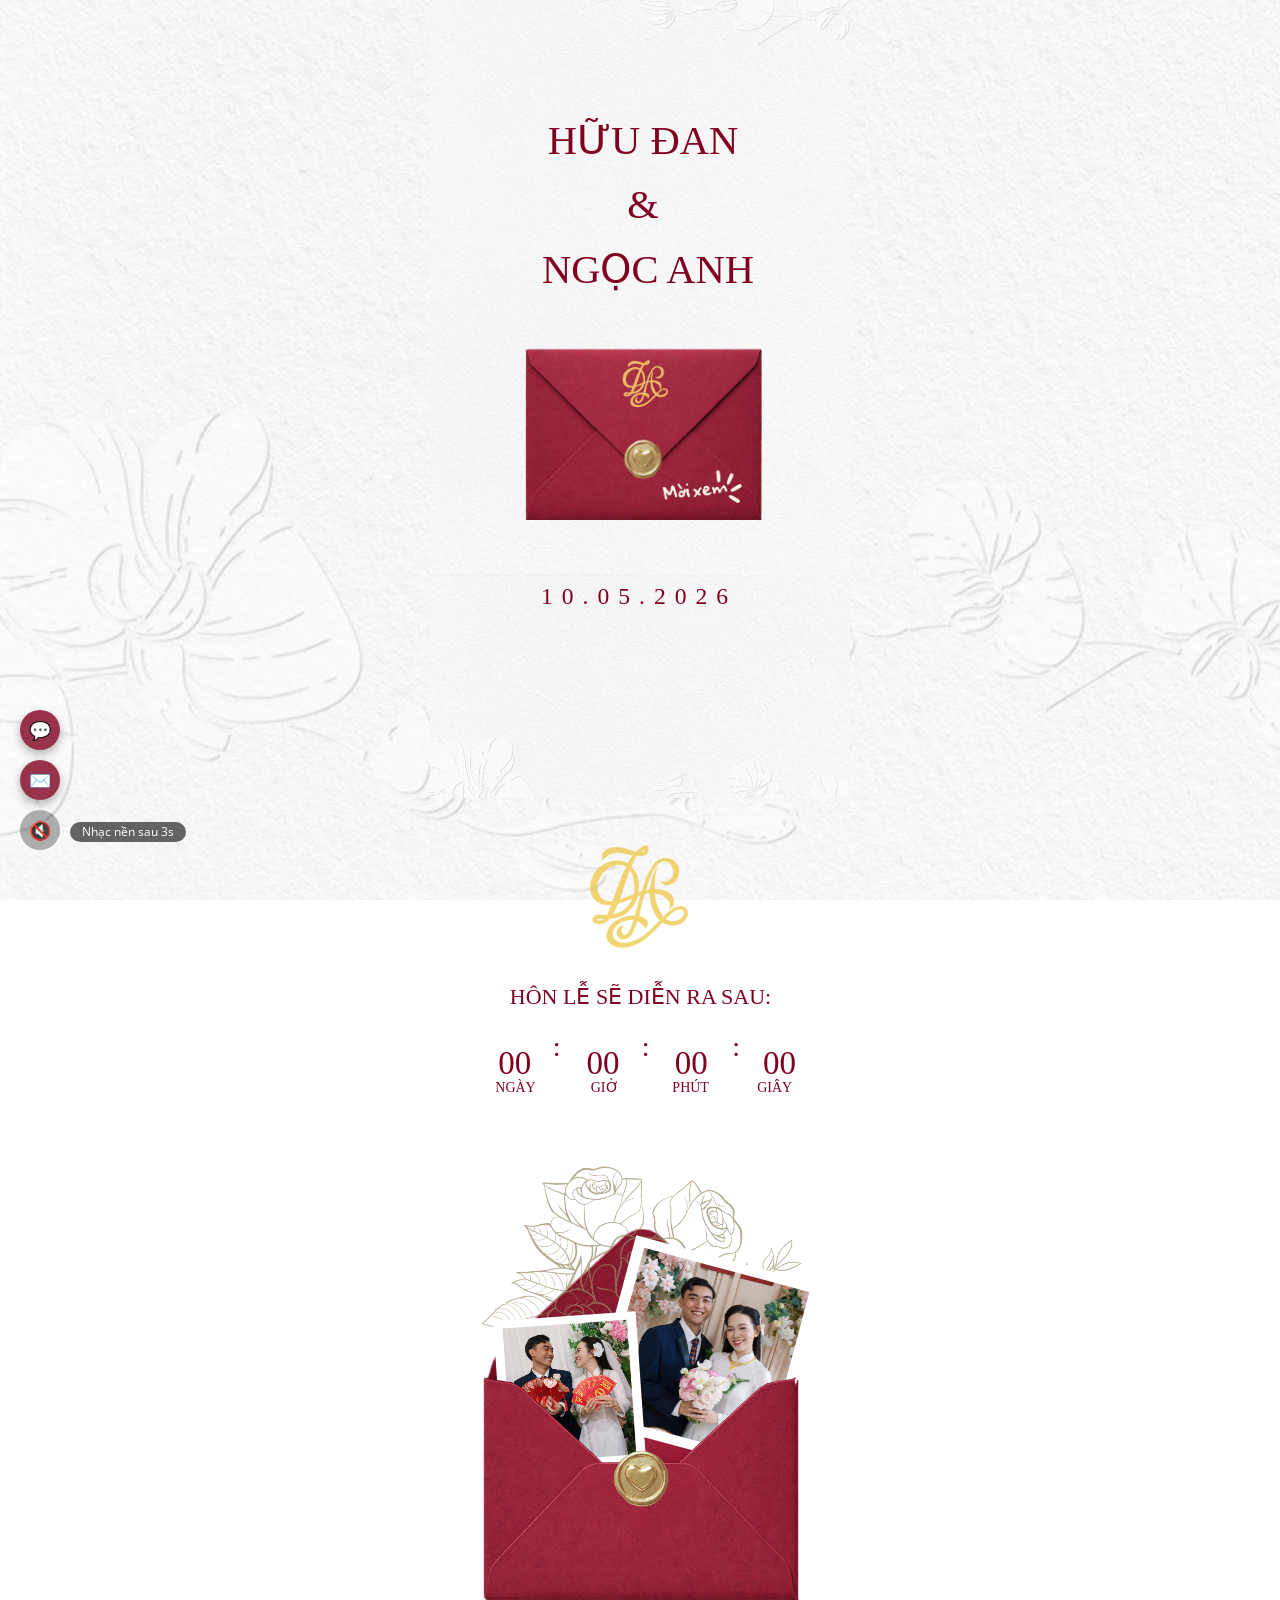
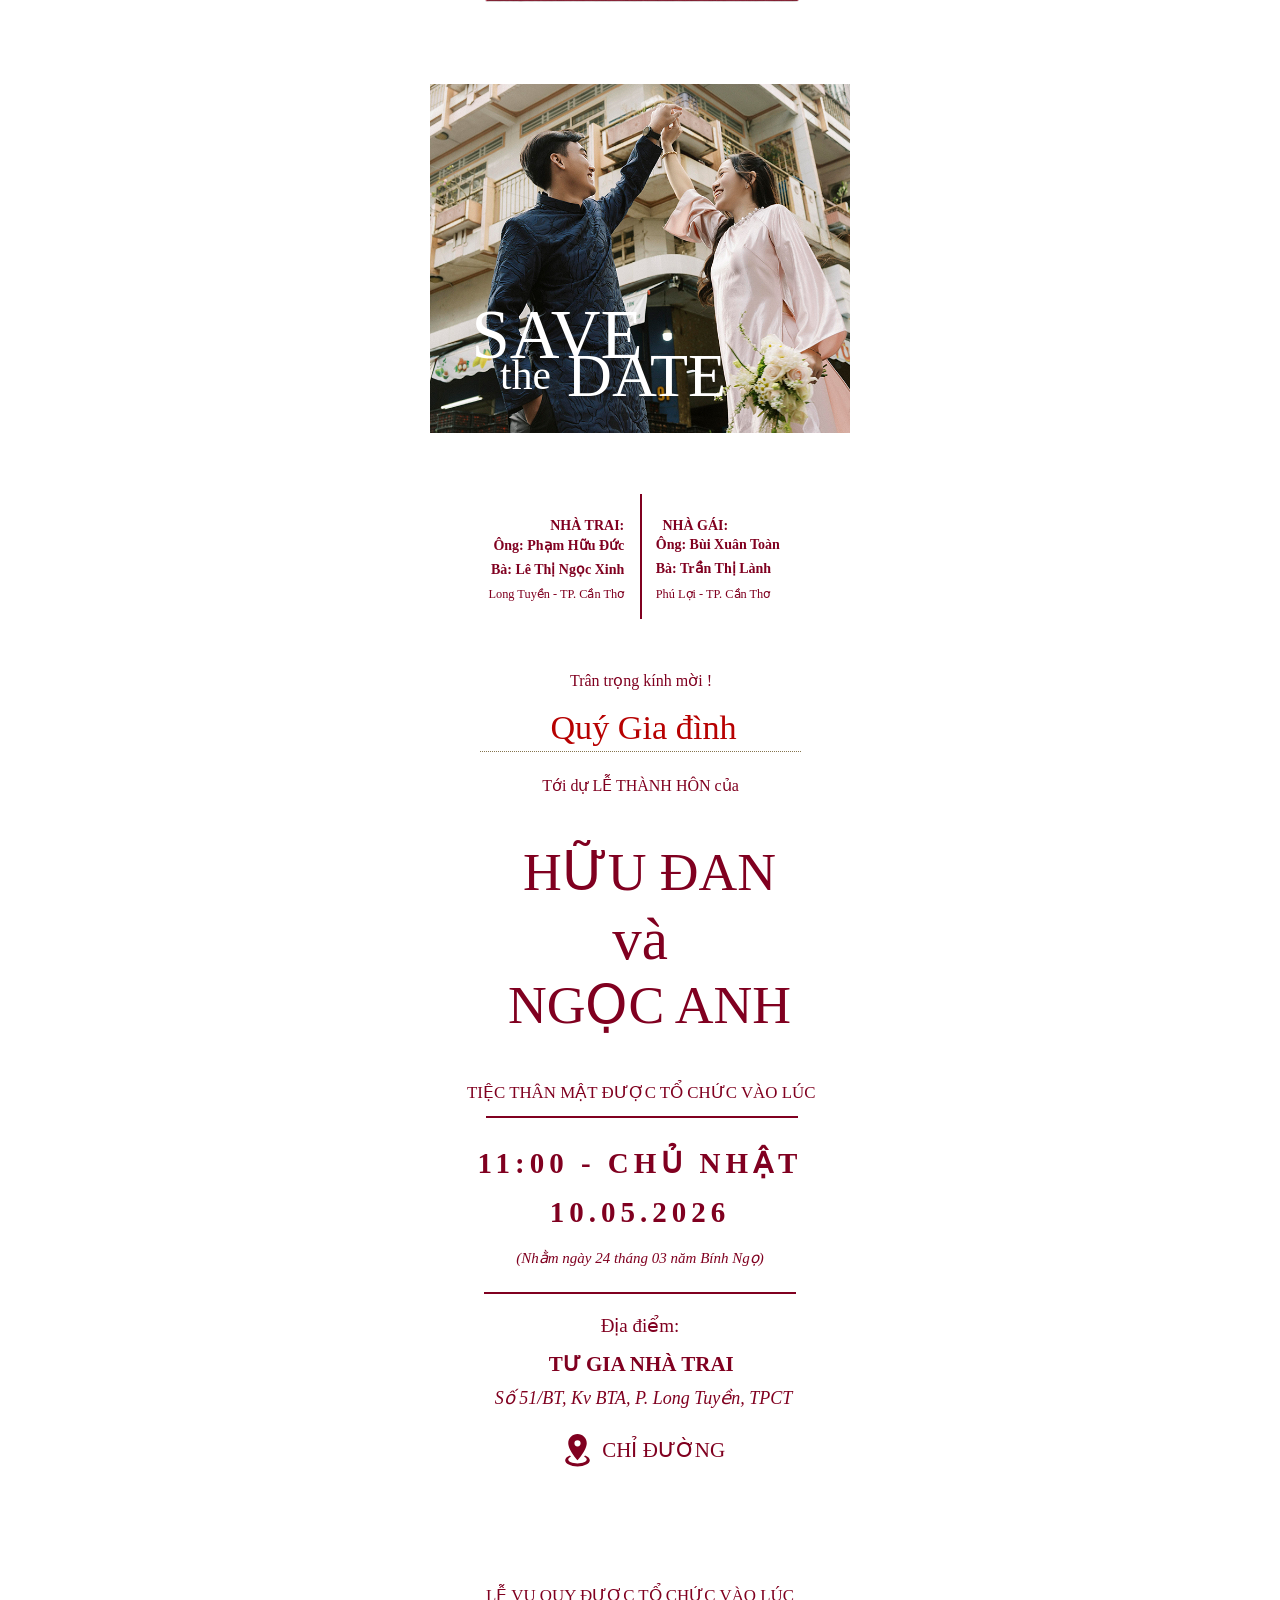
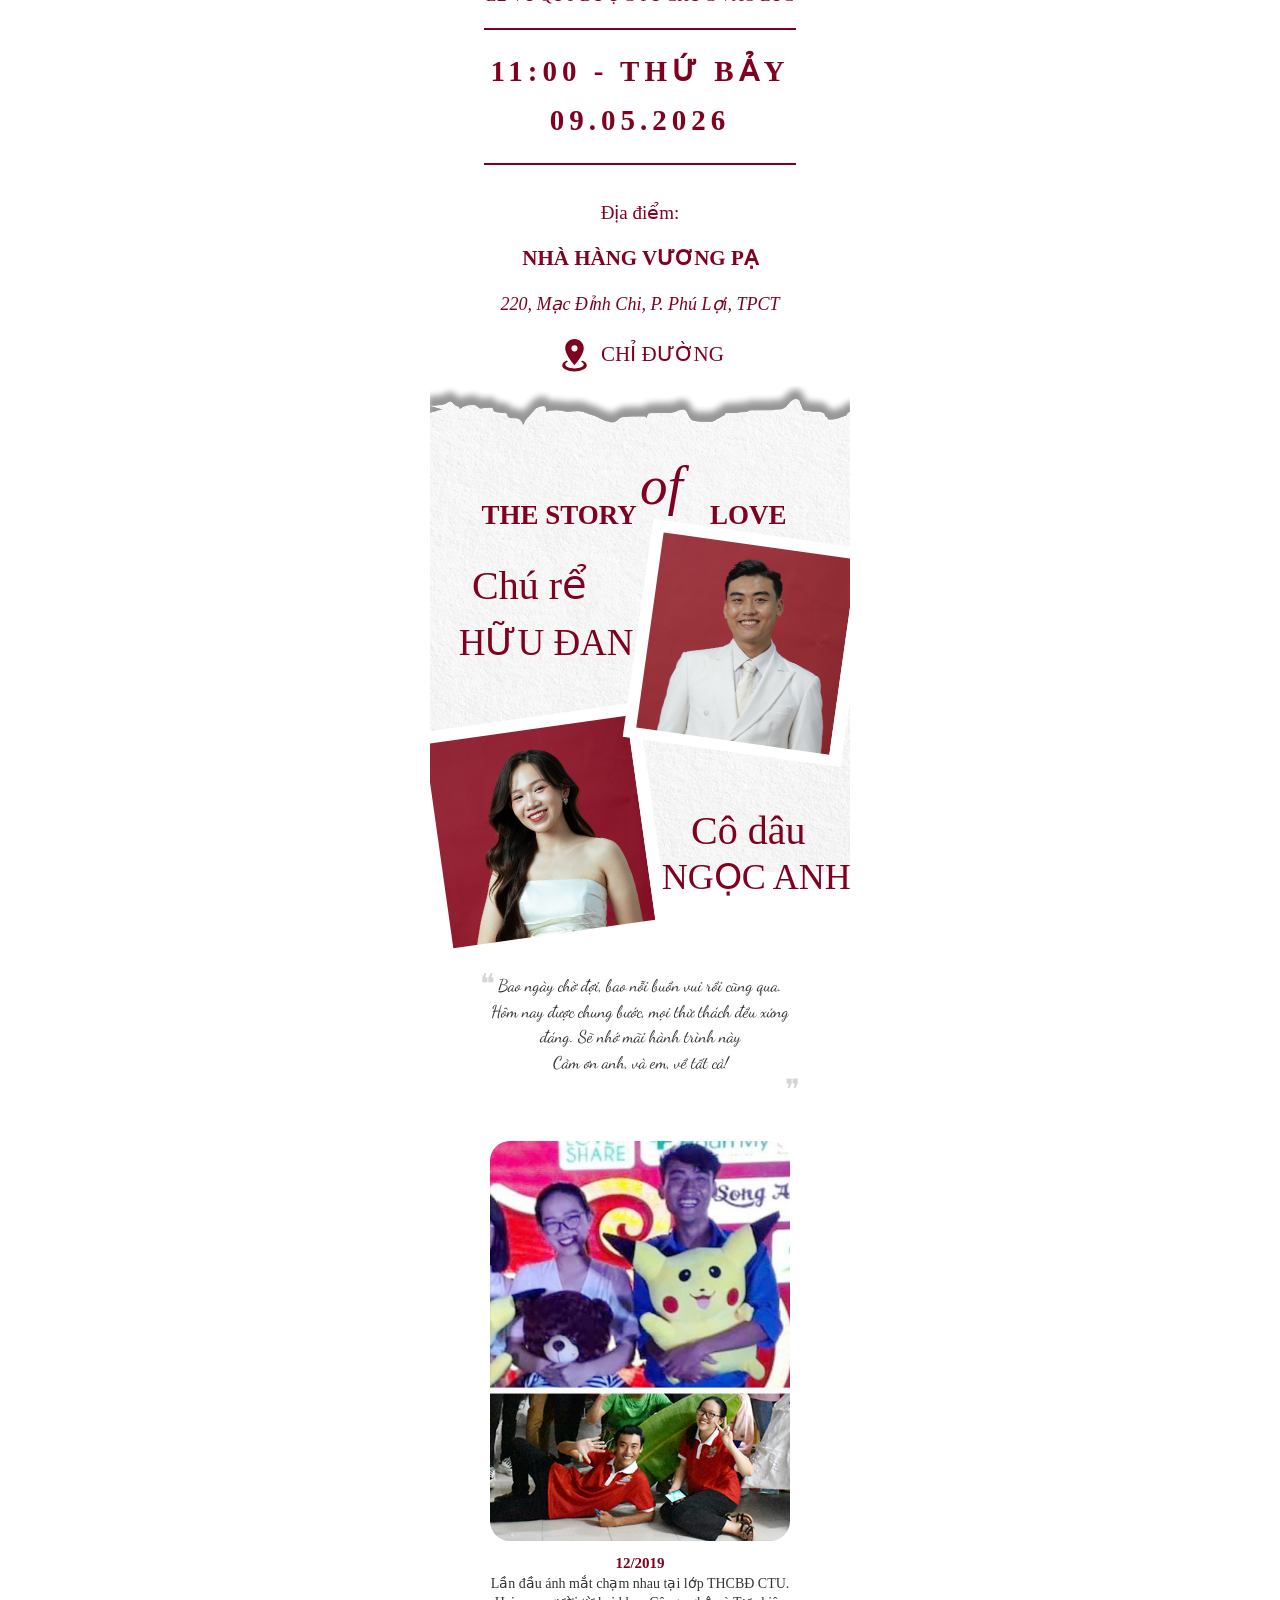
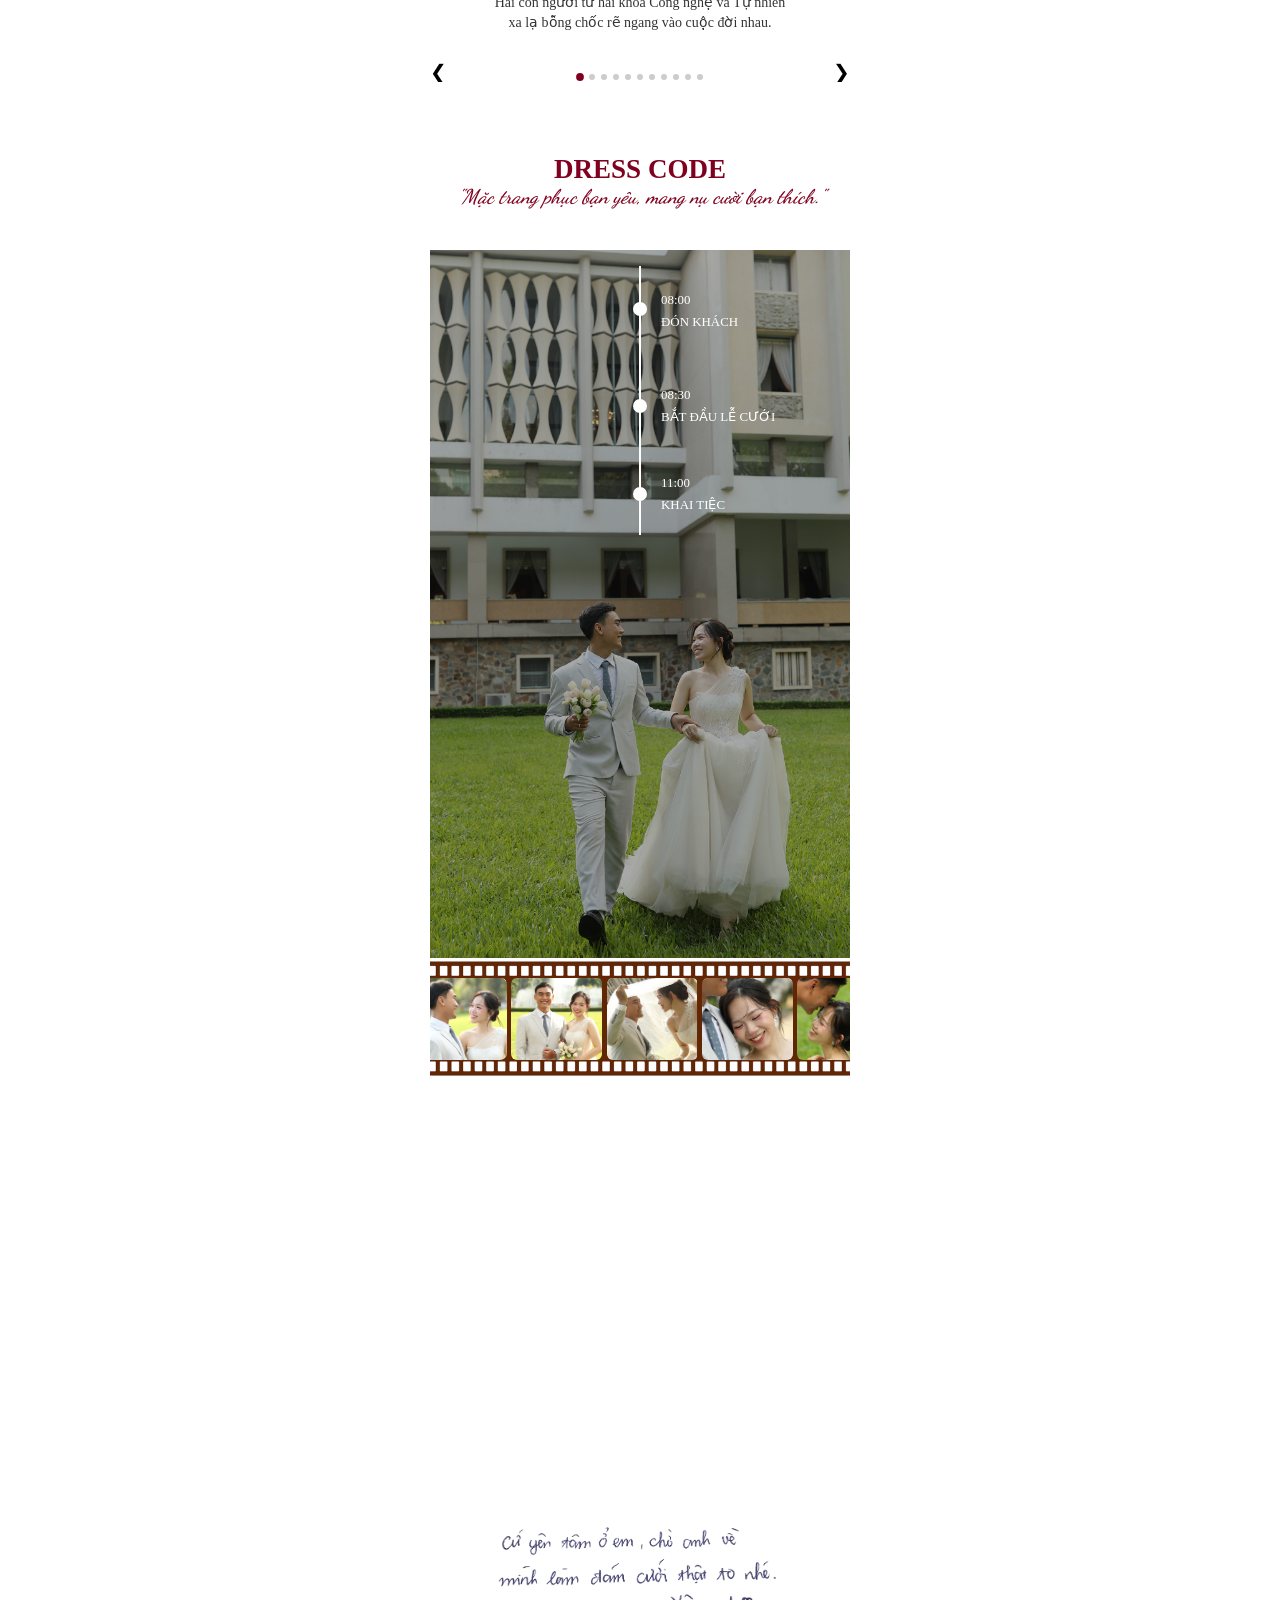
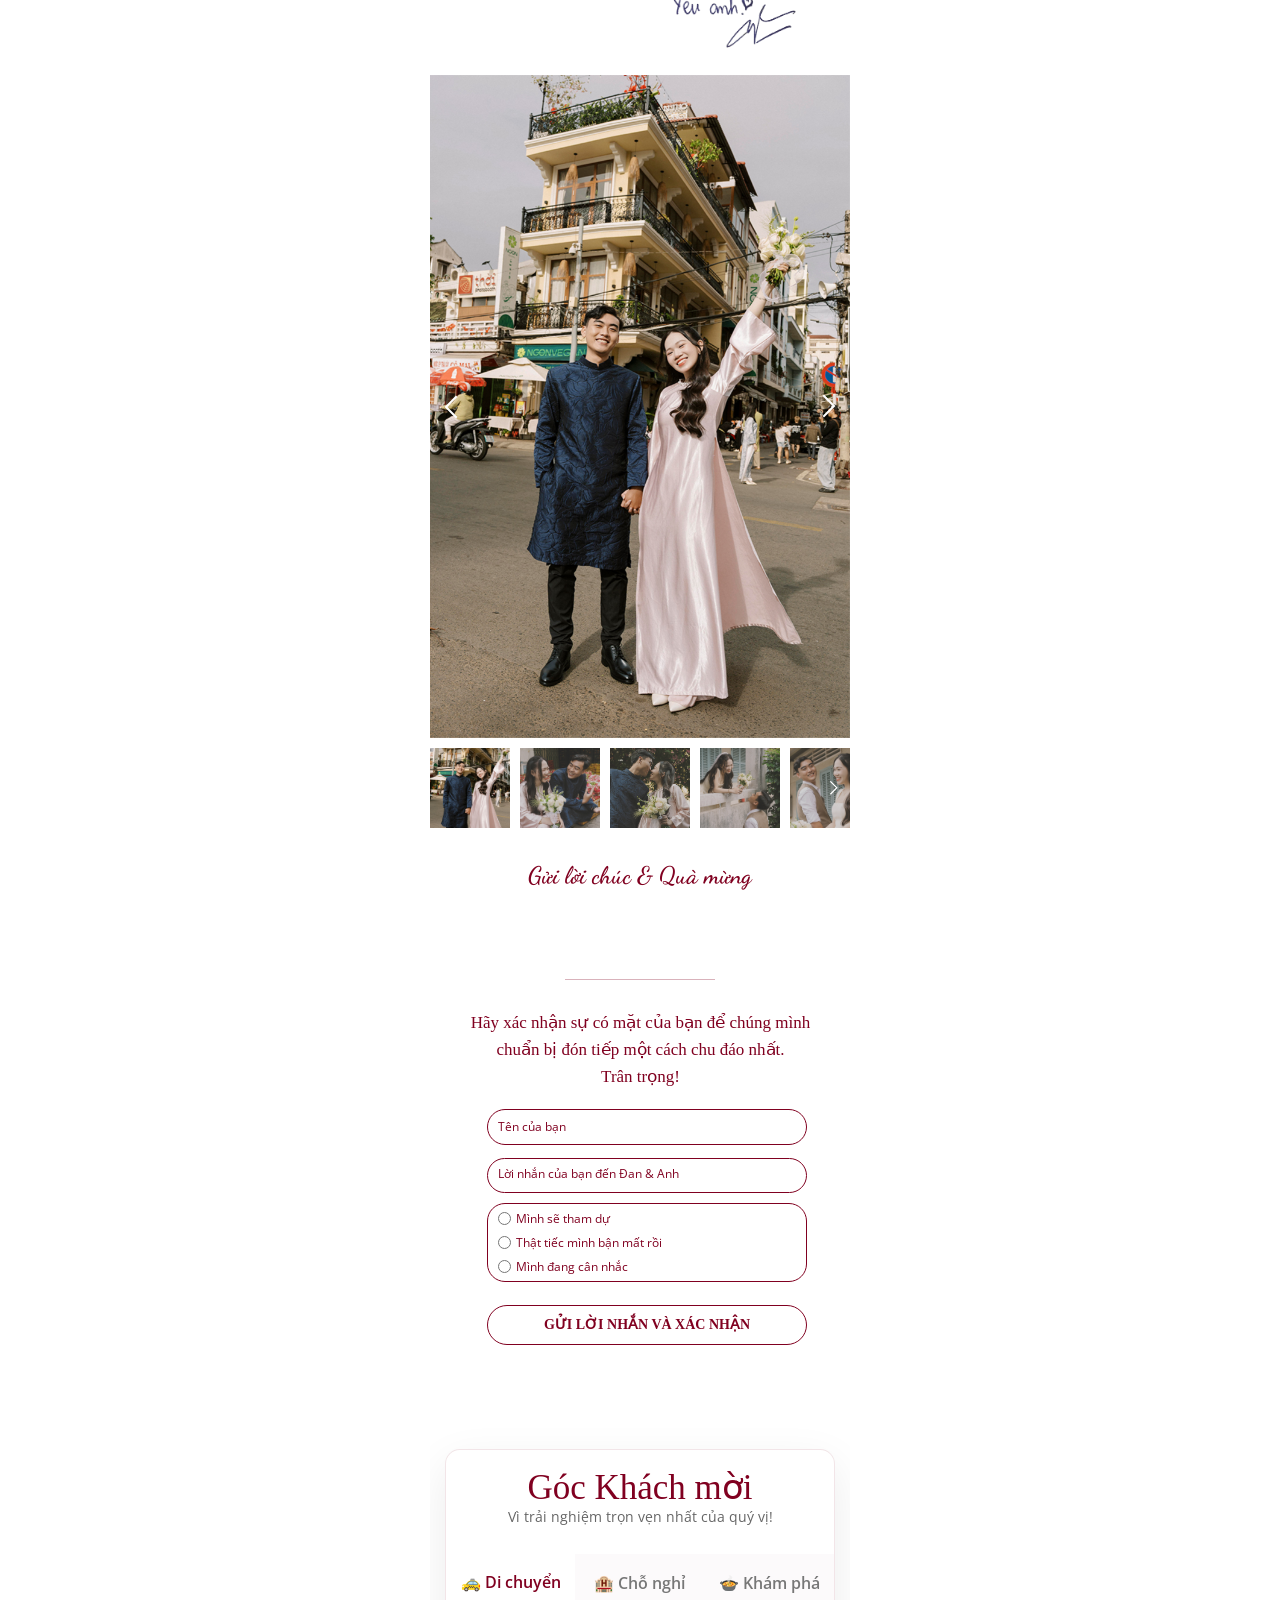
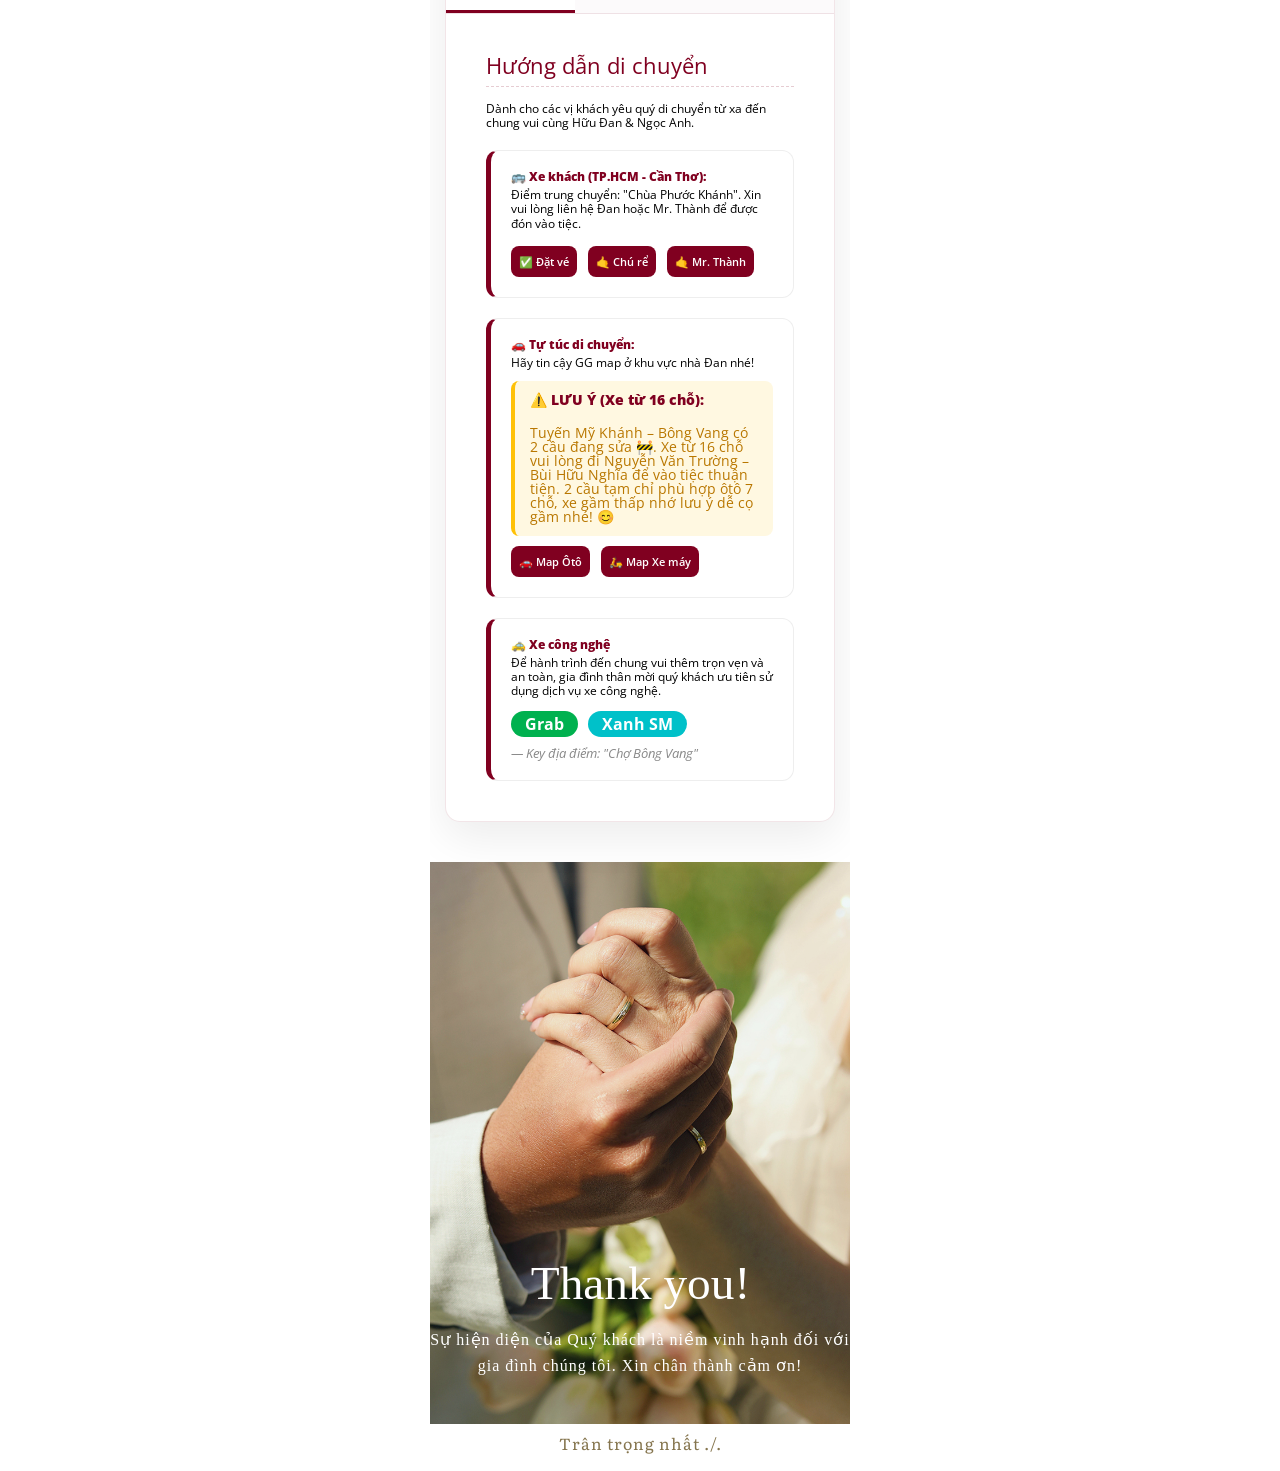
==== commit 02cff810: "đổi algo lấy lời chúc, thêm chữ viết tay" ====
--- a/dananh-100526/index.html
+++ b/dananh-100526/index.html
@@ -6243,6 +6243,26 @@
             </div>
           </div>
         </div>
+      </div>
+
+      <div
+        id="SECTION_HANDWRITING"
+        style="
+          margin-top: -60px;
+          width: 100%;
+          display: flex;
+          justify-content: center;
+          padding: 20px 0 20px 0;
+          position: relative;
+          z-index: 10;
+        "
+      >
+        <!-- Chú ý: Đảm bảo file Na_handwriting.svg đã được copy đúng vào thư mục scr/img/ nha fen -->
+        <img
+          src="scr/img/Na_handwriting.svg"
+          alt="Na Handwriting"
+          style="width: 85%; max-width: 320px; height: auto; opacity: 0.9"
+        />
       </div>
 
       <div id="SECTION8" class="ladi-section">
@@ -8337,7 +8357,7 @@
       /* Định dạng nút nhắc nhở */
       #scroll-hint {
         position: fixed;
-        bottom: 30px; /* Nằm cách viền dưới 30px */
+        bottom: 100px;
         left: 50%;
         transform: translateX(-50%);
         display: flex;
@@ -8889,12 +8909,10 @@
         let currentScrollY = 0; // Tọa độ cuộn sẽ được tính toán tự động
 
         setTimeout(() => {
-          // Kiểm tra xem khách có lỡ tay bấm mở trước khi hết 5s không,
-          // nếu thanh đang ẩn thì mới cho hiện lên
           if (wishesBar.classList.contains("hide-bar")) {
             wishesBar.classList.remove("hide-bar");
           }
-        }, 5000);
+        }, 8000);
 
         btnToggle.onclick = () => {
           wishesBar.classList.toggle("hide-bar");
@@ -8909,7 +8927,8 @@
             const json = JSON.parse(data.substr(47).slice(0, -2));
             const rows = json.table.rows;
 
-            wishesData = rows.filter((row) => {
+            // 1. Lọc ra các dòng có chữ 'yes'
+            let filteredWishes = rows.filter((row) => {
               const status =
                 row.c && row.c[STATUS_COL] && row.c[STATUS_COL].v
                   ? row.c[STATUS_COL].v.toString().trim().toLowerCase()
@@ -8917,21 +8936,34 @@
               return status === "yes";
             });
 
-            if (wishesData.length === 0) {
+            if (filteredWishes.length === 0) {
               track.innerHTML =
                 '<div class="wish-line">Chưa có lời chúc nào được hiển thị.</div>';
               wishesBar.style.height = track.children[0].offsetHeight + "px";
               return;
             }
 
+            // 2. TUYỆT CHIÊU XÁO TRỘN (SHUFFLE)
+            // Thuật toán Fisher-Yates giúp đảo thứ tự mảng ngẫu nhiên
+            for (let i = filteredWishes.length - 1; i > 0; i--) {
+              const j = Math.floor(Math.random() * (i + 1));
+              [filteredWishes[i], filteredWishes[j]] = [
+                filteredWishes[j],
+                filteredWishes[i],
+              ];
+            }
+
+            // Gán lại mảng đã xáo trộn cho biến dữ liệu chính
+            wishesData = filteredWishes;
+
             renderWishes();
 
-            // Chờ DOM vẽ chữ xong mới tính toán chiều cao thật của item đầu tiên
             setTimeout(() => {
               wishesBar.style.height = track.children[0].offsetHeight + "px";
               startTicker();
             }, 100);
           })
+          
           .catch((err) => {
             console.error("Lỗi:", err);
             track.innerHTML =
@@ -8989,8 +9021,66 @@
                 wishesBar.style.height = track.children[0].offsetHeight + "px";
               }, 500);
             }
-          }, 4500);
-        }
+          }, 3000);
+        }
+      });
+    </script>
+
+    <script>
+      document.addEventListener("DOMContentLoaded", function () {
+        // Câu thông báo cà khịa (fen sửa lại nội dung tùy ý nhé)
+        const canhBao =
+          "Chuẩn bị đồ đẹp đi ăn cưới Đan với Anh đi bồ, rớp rẻng nè 😆💌";
+
+        // 1. Chặn click chuột phải và văng cảnh báo
+        document.addEventListener("contextmenu", function (e) {
+          e.preventDefault();
+          alert(canhBao);
+        });
+
+        // 2. Chặn các tổ hợp phím và văng cảnh báo
+        document.addEventListener("keydown", function (e) {
+          // Chặn nút F12
+          if (e.key === "F12" || e.keyCode === 123) {
+            e.preventDefault();
+            alert(canhBao);
+            return false;
+          }
+
+          // Chặn Ctrl + Shift + I/J/C
+          if (
+            e.ctrlKey &&
+            e.shiftKey &&
+            (e.key === "I" ||
+              e.key === "J" ||
+              e.key === "C" ||
+              e.key === "i" ||
+              e.key === "j" ||
+              e.key === "c")
+          ) {
+            e.preventDefault();
+            alert(canhBao);
+            return false;
+          }
+
+          // Chặn Ctrl + U (Xem Source Code)
+          if (e.ctrlKey && (e.key === "U" || e.key === "u")) {
+            e.preventDefault();
+            alert(canhBao);
+            return false;
+          }
+        });
+
+        // 3. Tặng kèm câu chửi... à nhầm câu nhắc nhở siêu to trong Console
+        // Dành cho mấy thanh niên lách luật mở F12 từ trang khác rồi mới dán link web vào
+        console.log(
+          "%c" + canhBao,
+          "color: #fff; font-size: 20px; font-weight: bold; background: #800020; padding: 20px; border-radius: 10px; font-family: sans-serif;",
+        );
+        console.log(
+          "%cChúc hai bạn trăm năm hạnh phúc! ❤️",
+          "color: #800020; font-size: 16px; font-style: italic; margin-top: 10px;",
+        );
       });
     </script>
   </body>
